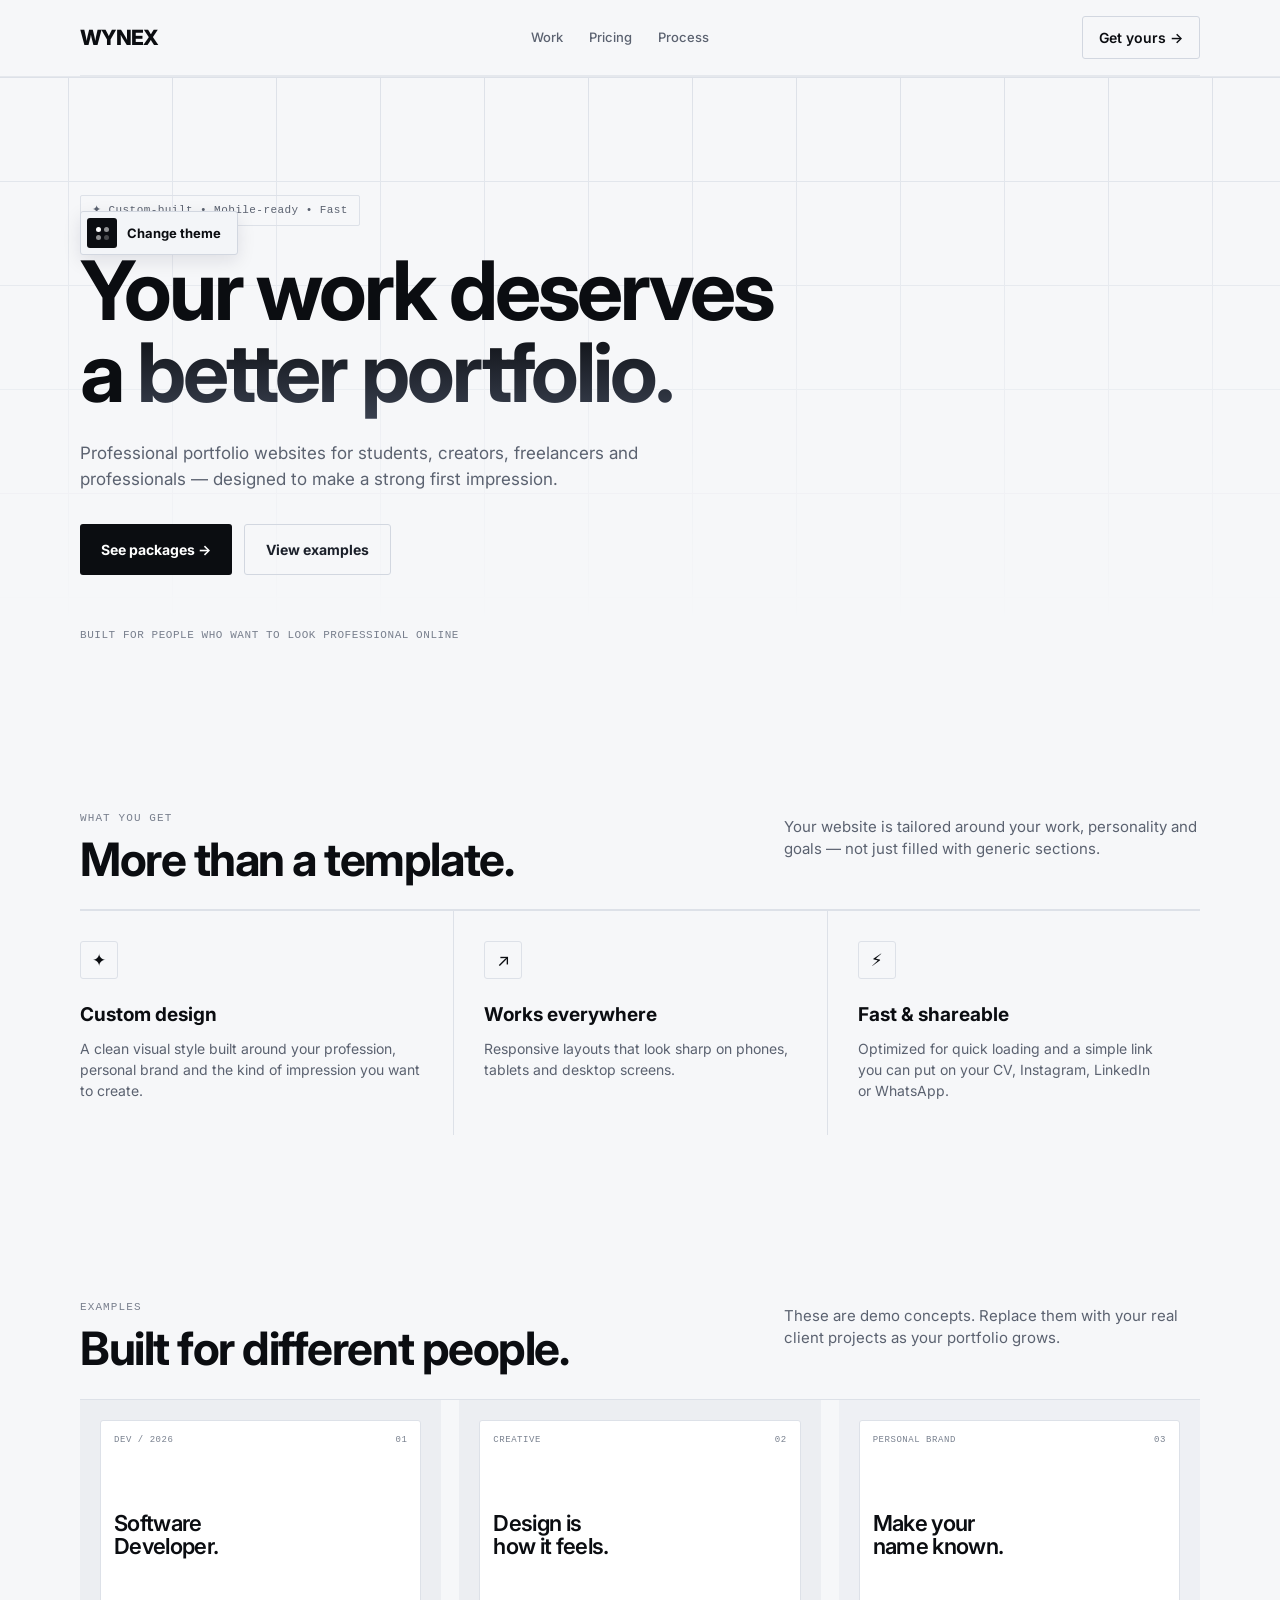
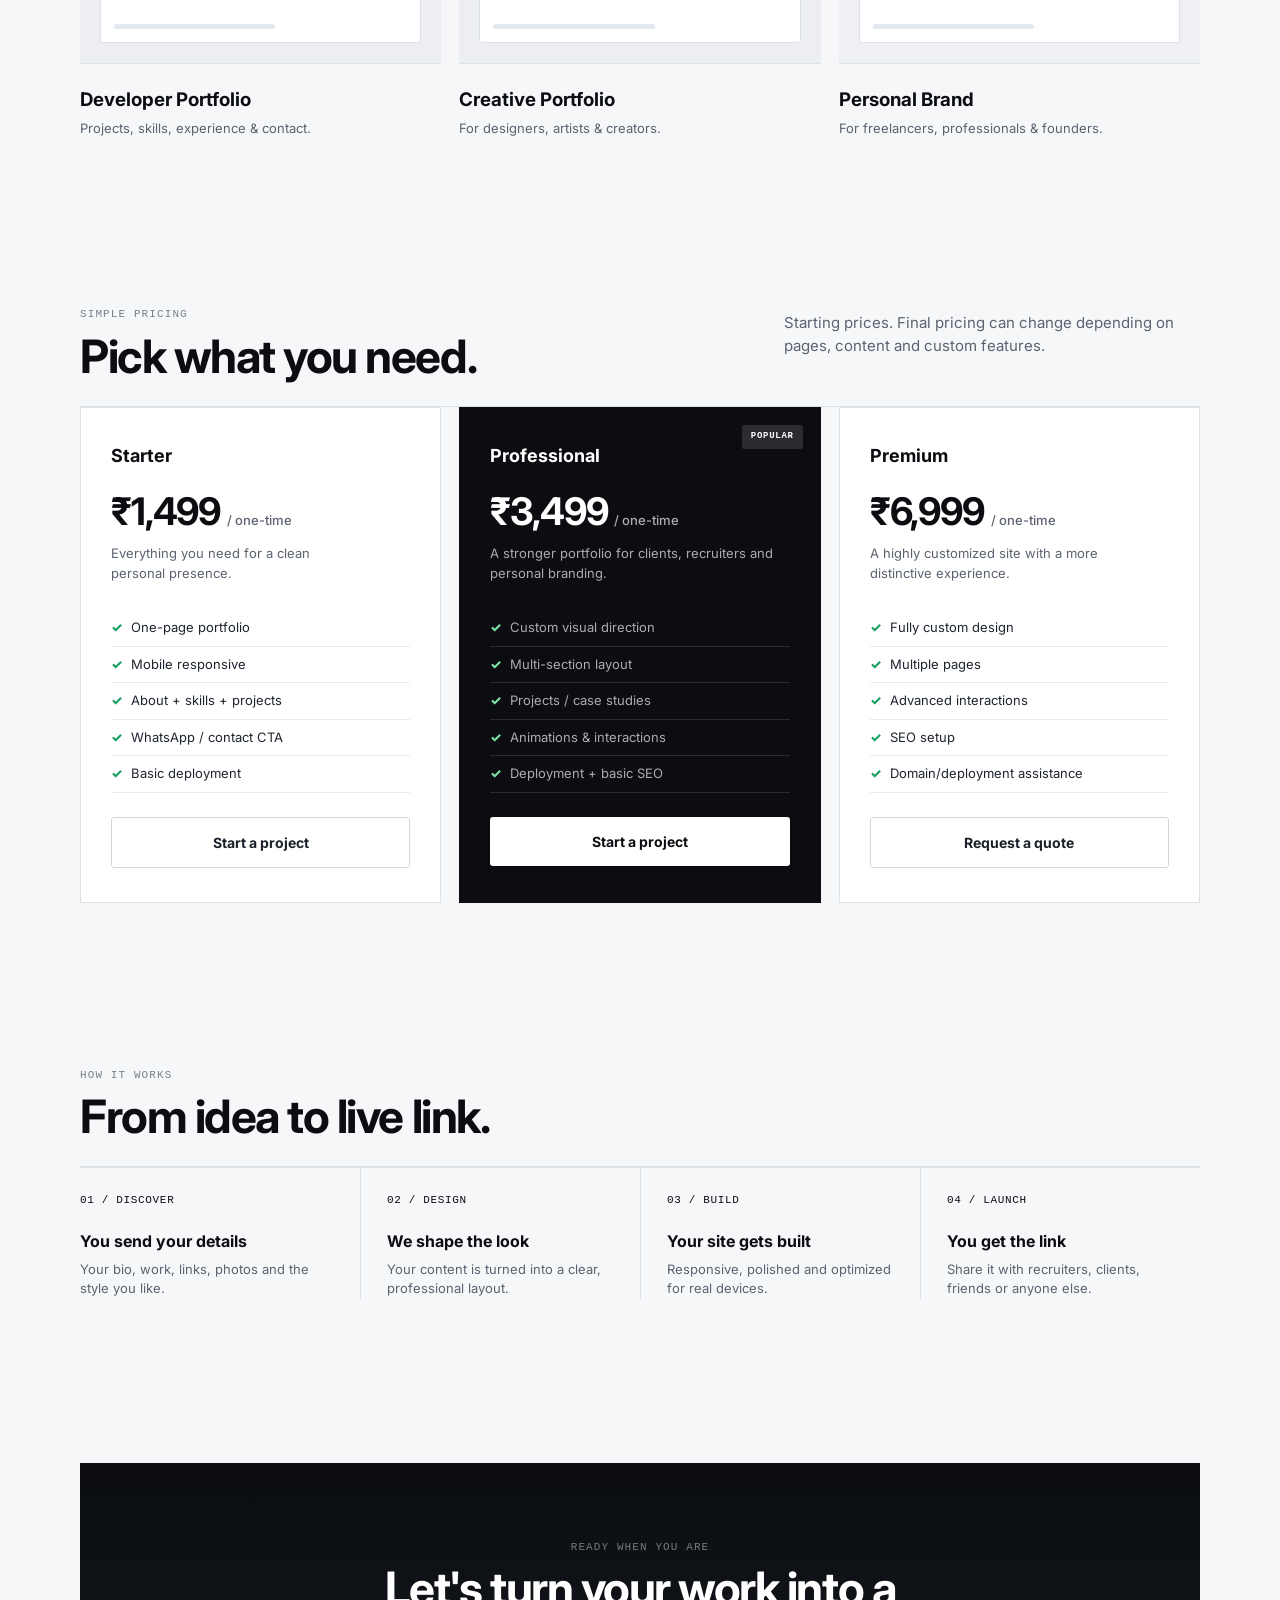
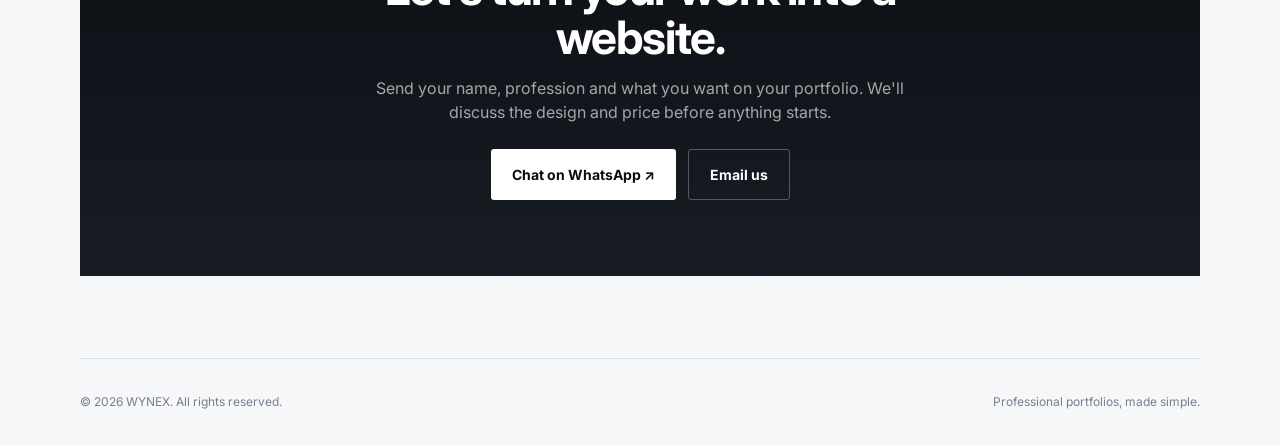
==== index.html @ f65ef9a7 "Initial commit: WYNEX portfolio landing page A single-file static site with ten switchable themes. E" ====
<!DOCTYPE html>
<html lang="en">
<head>
<meta charset="UTF-8">
<meta name="viewport" content="width=device-width, initial-scale=1.0">
<meta name="description" content="Professional portfolio websites for students, creators, freelancers and professionals.">
<title>WYNEX — Portfolio Websites That Get You Noticed</title>
<link rel="preconnect" href="https://fonts.googleapis.com">
<link rel="preconnect" href="https://fonts.gstatic.com" crossorigin>
<link rel="stylesheet" href="https://fonts.googleapis.com/css2?family=Inter:opsz,wght@14..32,300..900&family=Fraunces:opsz,wght@9..144,300..700&family=JetBrains+Mono:wght@400..700&display=swap">
<script>try{var L="minimal-pro,glassmorphism,bento,neo-brutalism,dark-tech,editorial,luxury,creative,immersive,terminal",s=localStorage.getItem("fc-theme");if(!s||L.split(",").indexOf(s)<0)s="minimal-pro";document.documentElement.setAttribute("data-theme",s)}catch(e){document.documentElement.setAttribute("data-theme","minimal-pro")}</script>
<style>
:root{
/* Three families carry every theme's voice: a neo-grotesque sans, a
   high-contrast variable serif, and a technical mono. Each theme
   reassigns --ff / --ffd / --ffm; stacks stay identical so a theme
   swap never causes reflow of the whole page. */
--ff:"Inter",ui-sans-serif,system-ui,-apple-system,BlinkMacSystemFont,"Segoe UI",sans-serif;
--ffd:"Inter",ui-sans-serif,system-ui,-apple-system,BlinkMacSystemFont,"Segoe UI",sans-serif;
--ffm:ui-monospace,SFMono-Regular,Menlo,Consolas,"Liberation Mono",monospace;
--r:18px;--r-sm:12px;--r-lg:24px;--bw:1px;--blur:14px;--tilt:0deg;--sh:none;--bg-img:none;
--bg:#f4f5f9;--text:#0e1116;--muted:#5b6373;--line:#e2e6ee;--stroke:#d3d9e4;--stroke-hi:#bcc4d2;--navline:rgba(0,0,0,.09);--link:#4d5565;--pbtn:#14171d;--pbtn-h:#000;--pbtn-fg:#fff;--sec:#1b202a;--sec-bg:#eaeef5;--badge:#4d5565;--badge-bg:rgba(0,0,0,.025);--card:#fff;--card2:#f1f3f8;--step:#fff;--num:#79818f;--feat:#2b313b;--feat-ln:#eceff4;--dim:#6b7382;--foot:#6b7382;--tt-sh:0 6px 18px rgba(20,24,45,.10);
--accent:#111827;--accent2:#111827;--green:#15a05f;--icon-bg:#f1f3f8;--icon-fg:#111827;--pop:#14171d;--pop-fg:#fff;--h1g:linear-gradient(90deg,#111827,#6b7280);--glow:rgba(107,70,245,.10);--feat-bs:0 0 0 1px rgba(17,24,39,.12);
--proj1:linear-gradient(135deg,#eef0f6,#dbd5f7);--proj2:linear-gradient(135deg,#eaf1f0,#d2e5dd);--proj3:linear-gradient(135deg,#f3eeeb,#e7dbd1);--mock:#fbfcfe;--mock-bd:#dbe0ea;--mock-ln:#e4e8f0;--mock-tx:#79818f;
--cta:linear-gradient(135deg,#f1edff,#eef1f7);--cta-ln:#e0daf7
}
/* ============================================================
   SHARED FOUNDATION — motion and depth vocabulary
   Every theme speaks through these tokens instead of writing
   its own transition values inline. A theme opts in by
   overriding them in its own block; anything it leaves alone
   keeps the calm, physical default below.
   ============================================================ */
html{
--sp:1.6rem;--gap:clamp(1rem,2.2vw,1.5rem);
--ease:cubic-bezier(.22,1,.36,1);--ease-back:cubic-bezier(.34,1.4,.64,1);
--dur:.62s;--dur-s:.3s;--dur-l:1.05s;
--lift:translate3d(0,-4px,0);--lift-y:-4px;
--shadow-1:0 1px 2px rgba(15,20,40,.05),0 8px 22px -12px rgba(15,20,40,.14);
--shadow-2:0 2px 4px rgba(15,20,40,.05),0 18px 40px -16px rgba(15,20,40,.2);
--card-t:background var(--card),border-color var(--dur-s) var(--ease),box-shadow var(--dur-s) var(--ease),translate var(--dur-s) var(--ease);
--card-h:translate var(--lift);--card-bs:var(--shadow-1);
--btn-t:background var(--dur-s) var(--ease),color var(--dur-s) var(--ease),border-color var(--dur-s) var(--ease),translate var(--dur-s) var(--ease)
}
nav,.menu{position:relative;z-index:60;transition:background var(--dur-s) var(--ease),border-color var(--dur-s) var(--ease),translate var(--dur-s) var(--ease),box-shadow var(--dur-s) var(--ease)}
.hero .lead,.hero h1,.section-head h2{text-wrap:balance}
p{text-wrap:pretty}
/* Belt and braces: the runtime already skips the reveal engine under
   reduced motion, and this guarantees visibility even if a theme's
   hidden state were ever applied on a later resize. */
@media(prefers-reduced-motion:reduce){
html.fc-reveal [data-rv]{opacity:1!important;translate:none!important;translate:0 0!important;transform:none!important;transition:none!important;animation:none!important}
*{animation-duration:.001ms!important;animation-iteration-count:1!important;transition-duration:.001ms!important}
}
[data-theme="dark-tech"],[data-theme="immersive"],[data-theme="luxury"],[data-theme="terminal"]{
--text:#f6f7fb;--muted:#9da4b3;--line:#252a35;--stroke:#343a48;--stroke-hi:#3a4050;--navline:rgba(255,255,255,.08);--link:#b8bdc9;--pbtn:#fff;--pbtn-h:#e9e9ed;--pbtn-fg:#080a0f;--sec:#e7e9ef;--sec-bg:#151922;--badge:#c7cbd5;--badge-bg:rgba(255,255,255,.025);--card:#10131a;--card2:#151922;--step:#0d1016;--num:#8f96a4;--feat:#d1d5de;--feat-ln:#20242e;--dim:#686f7e;--foot:#727987;--tt-sh:0 6px 18px rgba(0,0,0,.4)
}

/* ============================================================
   SPLASH - a white curtain on first paint.
   Deliberately pure CSS: the exit animation ends on
   visibility:hidden, so the page becomes interactive on schedule
   even if JavaScript is blocked or fails. The script that follows
   only tidies the node away and adds skip-on-interaction.
   ============================================================ */
.splash{position:fixed;inset:0;z-index:9999;background:#fff;display:grid;place-items:center;animation:splashOut .7s cubic-bezier(.22,1,.36,1) 1.05s forwards}
.splash-in{display:grid;justify-items:center;gap:20px;animation:splashIn .8s cubic-bezier(.22,1,.36,1) both}
.splash-mark{font-family:var(--ffd);font-size:clamp(30px,7vw,58px);font-weight:900;letter-spacing:.28em;text-indent:.28em;line-height:1;color:#0b0d11}
.splash-rule{width:clamp(96px,18vw,190px);height:2px;background:#0b0d11;transform-origin:left center;animation:splashRule 1.05s cubic-bezier(.22,1,.36,1) both}
.splash-tag{margin:0;font-size:10px;font-weight:600;letter-spacing:.24em;text-transform:uppercase;color:#8b93a2}
@keyframes splashIn{from{opacity:0;translate:0 12px}to{opacity:1;translate:0 0}}
@keyframes splashRule{from{scale:0 1}to{scale:1 1}}
@keyframes splashOut{to{opacity:0;visibility:hidden}}
/* The blanket reduced-motion reset above forces animation-duration to ~0
   with !important, so these must carry !important too or the curtain would
   sit blank on screen for the full delay before blinking out. */
@media(prefers-reduced-motion:reduce){
.splash{animation:splashOut .25s linear .1s forwards!important}
.splash-in{animation:none!important;opacity:1}
.splash-rule{animation:splashRule .1s linear both!important}
}

/* ============================================================
   GLASSMORPHISM — design tokens
   The shared tokens are remapped to glass values, so the base
   component rules inherit the material without per-component
   rewrites. The --g* tokens drive the layered surface below.
   ============================================================ */
[data-theme="glassmorphism"]{
/* environment: light sources that sit *behind* the glass.
   One mesh for the entire page, held as bare rgb triplets so each
   stop can fade to its own hue at zero alpha (see the environment
   block below). All five are mid-luminance and close in hue, so any
   two of them blend instead of one banding over another. */
--m1:79 70 229;--m2:124 58 237;--m3:14 165 233;--m4:45 212 191;--m5:168 85 247;--env-a:.6;
/* material: edge highlight, refraction, ambient occlusion.
   Deliberately no blur on the panels themselves - depth comes from
   transparency, a lit top edge and shadow, so the background stays
   readable straight through. Only the nav and hero blur the
   environment behind them, and only via the three tokens below. */
--g-hi:rgba(255,255,255,.26);--g-edge:rgba(255,255,255,.08);--g-ao:rgba(0,0,0,.38);
--g-veil-top:rgba(255,255,255,.075);--g-veil-bot:rgba(255,255,255,.012);
--g-cursor:rgba(255,255,255,.11);
/* blur budget - the only two frosted surfaces in the theme.
   Set any of these to `none` to return that surface to sharp. */
--nav-blur:blur(14px) saturate(1.5);--nav-blur-up:blur(24px) saturate(1.75);--hero-blur:blur(18px) saturate(1.4);
/* transparency levels: low alpha, thin lit edge, deep soft shadow */
--g1-bg:rgba(255,255,255,.04);--g1-bd:rgba(255,255,255,.11);--g1-sh:0 8px 22px -12px rgba(0,0,0,.6);
/* depth level 2 — cards */
--g2-bg:rgba(255,255,255,.055);--g2-bd:rgba(255,255,255,.13);--g2-sh:0 18px 44px -22px rgba(0,0,0,.66);
/* depth level 3 — featured / raised */
--g3-bg:rgba(255,255,255,.08);--g3-bd:rgba(255,255,255,.2);--g3-sh:0 26px 60px -26px rgba(0,0,0,.7);
/* depth level 4 — large surfaces (hero, cta): nearest the viewer */
--g4-bg:rgba(255,255,255,.035);--g4-bd:rgba(255,255,255,.11);--g4-sh:0 34px 80px -34px rgba(0,0,0,.72);
/* remapped shared tokens */
--bg:#070b16;--text:#eef2ff;--muted:#a9b4d2;--link:#c3cdea;
--line:rgba(255,255,255,.11);--stroke:rgba(255,255,255,.15);--stroke-hi:rgba(255,255,255,.32);--navline:rgba(255,255,255,.13);
--card:var(--g2-bg);--card2:rgba(255,255,255,.07);--step:var(--g1-bg);--num:#b3bdd8;--feat:#dae1f6;--feat-ln:rgba(255,255,255,.09);--dim:#b3bdd8;--foot:#b3bdd8;
--pbtn:rgba(255,255,255,.13);--pbtn-h:rgba(255,255,255,.2);--pbtn-fg:#eef2ff;--sec:#dae1f6;--sec-bg:rgba(255,255,255,.08);--badge:#c3cdea;--badge-bg:rgba(255,255,255,.06);
--accent:#8fa8ff;--accent2:#5eead4;--green:#34d399;--icon-bg:rgba(255,255,255,.07);--icon-fg:#a8bcff;--pop:#3f5fd6;--pop-fg:#fff;
--h1g:linear-gradient(100deg,#ffffff,#a8bcff 55%,#5eead4);--glow:rgba(63,95,214,.2);
--proj1:linear-gradient(135deg,rgba(59,91,219,.4),rgba(109,40,217,.34));--proj2:linear-gradient(135deg,rgba(14,116,144,.4),rgba(4,120,87,.34));--proj3:linear-gradient(135deg,rgba(157,23,77,.4),rgba(180,83,9,.32));
--mock:rgba(255,255,255,.055);--mock-bd:rgba(255,255,255,.15);--mock-ln:rgba(255,255,255,.28);--mock-tx:#a8bcff;
--cta:var(--g4-bg);--cta-ln:rgba(255,255,255,.11);
--feat-bs:0 0 0 1px rgba(255,255,255,.16),0 30px 70px -30px rgba(0,0,0,.7);--tt-sh:0 10px 30px -10px rgba(0,0,0,.6);
--r:22px;--r-sm:14px;--r-lg:32px;--sh:var(--g2-sh);--bw:1px;--blur:0px;--tilt:0deg
}

[data-theme="bento"]{--accent:#2563eb;--accent2:#0ea5e9;--icon-bg:#e8f0fe;--icon-fg:#2563eb;--pop:#2563eb;--h1g:linear-gradient(100deg,#0f172a,#2563eb 52%,#0ea5e9);--glow:rgba(37,99,235,.14);--r:26px;--r-sm:16px;--r-lg:34px;--sh:0 2px 4px rgba(15,23,42,.03),0 18px 40px -22px rgba(15,23,42,.22);--tt-sh:0 8px 22px rgba(16,24,40,.1);--feat-bs:0 0 0 1px rgba(37,99,235,.2);--bg-img:radial-gradient(circle at 1px 1px,rgba(16,24,40,.07) 1px,transparent 0);--dur:.72s;--dur-s:.38s;--ease:cubic-bezier(.34,1.18,.64,1);--lift-y:-6px;--lift:translate3d(0,-6px,0)}
[data-theme="bento"] body{background-size:26px 26px}

/* --- the grid itself is the layout, not a container for a layout --- */
/* One anchor cell spanning two rows, two satellites beside it. Each
   cell is its own coloured surface, so the section reads as a set of
   objects rather than a row of equal boxes. */
[data-theme="bento"] .grid{grid-template-columns:repeat(4,1fr);grid-auto-rows:1fr;gap:18px}
[data-theme="bento"] .card{min-height:0;padding:26px;border-radius:var(--r);display:flex;flex-direction:column;border-color:transparent}
[data-theme="bento"] .card:first-child{grid-column:span 2;grid-row:span 2;justify-content:flex-end;padding:36px;background:linear-gradient(145deg,#1d4ed8,#0ea5e9);color:#fff;box-shadow:0 18px 44px -18px rgba(29,78,216,.55);border-radius:var(--r-lg)}
[data-theme="bento"] .card:first-child h3{font-size:clamp(24px,2.6vw,32px);letter-spacing:-.032em;margin-bottom:10px}
[data-theme="bento"] .card:first-child p{font-size:15px;color:rgba(255,255,255,.88);max-width:36ch}
[data-theme="bento"] .card:first-child .icon{width:62px;height:62px;border-radius:20px;font-size:27px;margin-bottom:26px;background:rgba(255,255,255,.2);color:#fff}
[data-theme="bento"] .card:nth-child(2){grid-column:3;grid-row:1;background:linear-gradient(150deg,#f2f7ff,#e3edff)}
[data-theme="bento"] .card:nth-child(3){grid-column:3;grid-row:2;background:linear-gradient(150deg,#eefbf6,#dff5ee)}
/* Without explicit placement auto-flow puts both satellites in row 1
   and leaves a two-cell hole under them, which reads as a bug. */
[data-theme="bento"] .card:hover{transform:translate3d(0,-6px,0);border-color:transparent}
[data-theme="bento"] .card:nth-child(2) .icon{background:#dbe9ff;color:#2563eb}
[data-theme="bento"] .card:nth-child(3) .icon{background:#d3f2e6;color:#0f8a63}
/* Hero sits in a rounded container of its own, centred like an object. */
[data-theme="bento"] .hero-panel{max-width:940px;margin:0 auto;padding:clamp(34px,5.4vw,64px) clamp(24px,4vw,56px);background:#fff;border:1px solid rgba(15,23,42,.06);border-radius:var(--r-lg);box-shadow:var(--sh)}
[data-theme="bento"] .icon{border-radius:var(--r-sm);transition:background .4s var(--ease),color .4s var(--ease),transform .5s var(--ease)}
[data-theme="bento"] .card:hover .icon{transform:scale(1.08) rotate(-4deg)}
/* Portfolio: one wide lead project, two supporting. */
[data-theme="bento"] .portfolio{grid-template-columns:repeat(2,1fr);gap:18px}
[data-theme="bento"] .project{overflow:hidden;border-color:transparent}
[data-theme="bento"] .project:first-child{grid-column:span 2}
[data-theme="bento"] .project:first-child .project-img{height:330px}
[data-theme="bento"] .project:hover .mock{transform:scale(1.04)}
/* Pricing: the popular plan is a wide banner with a two-column list. */
[data-theme="bento"] .pricing{grid-template-columns:repeat(2,1fr);gap:18px}
[data-theme="bento"] .price.featured{grid-column:span 2;background:linear-gradient(150deg,#1d4ed8,#0ea5e9);color:#fff;border-color:transparent;box-shadow:0 20px 48px -20px rgba(29,78,216,.5)}
[data-theme="bento"] .price.featured>p,[data-theme="bento"] .price.featured .amount small{color:rgba(255,255,255,.78)}
[data-theme="bento"] .price.featured .amount{font-size:46px}
[data-theme="bento"] .price.featured .features{display:grid;grid-template-columns:1fr 1fr;gap:0 26px;margin:20px 0 26px}
[data-theme="bento"] .price.featured .features li{border-bottom-color:rgba(255,255,255,.16);color:rgba(255,255,255,.92)}
[data-theme="bento"] .price.featured .features li::before{color:#c9f7dd}
[data-theme="bento"] .price.featured .btn.primary{background:#fff;color:#1d4ed8}
[data-theme="bento"] .pop{background:rgba(255,255,255,.2);color:#fff}
/* Process folds into a 2x2 block so it never mirrors the base row. */
[data-theme="bento"] .steps{grid-template-columns:repeat(2,1fr);gap:18px}
[data-theme="bento"] .step{border-color:transparent;background:linear-gradient(150deg,#fbfdff,#f1f5fb)}
[data-theme="bento"] .step:hover{border-color:transparent;transform:translate3d(0,-6px,0)}
[data-theme="bento"] .cta{border-radius:var(--r-lg);background:linear-gradient(150deg,#eef4ff,#f6f0ff);border-color:transparent}
[data-theme="bento"] .btn{border-radius:999px;padding:15px 26px}
[data-theme="bento"] .btn:hover{transform:translate3d(0,-3px,0)}
[data-theme="bento"] .navcta{border-radius:999px}
/* Motion: a soft, slightly springy pop. Cells scale rather than slide. */
html.fc-reveal[data-theme="bento"] [data-rv]{opacity:0;scale:.965;transition:opacity .6s var(--ease),scale .6s var(--ease);transition-delay:var(--rd,0s)}
html.fc-reveal[data-theme="bento"] [data-rv].is-in{opacity:1;scale:1}
[data-theme="bento"] .grid .card:nth-child(2),[data-theme="bento"] .portfolio .project:nth-child(2),[data-theme="bento"] .pricing .price:nth-child(2){--rd:.08s}
[data-theme="bento"] .grid .card:nth-child(3),[data-theme="bento"] .portfolio .project:nth-child(3),[data-theme="bento"] .pricing .price:nth-child(3){--rd:.16s}
@keyframes bentoIn{from{opacity:0;scale:.94}to{opacity:1;scale:1}}
html.fc-swap[data-theme="bento"] .hero-panel{animation:bentoIn .66s var(--ease) both}
@media(max-width:900px){
[data-theme="bento"] .grid{grid-template-columns:repeat(2,1fr)}
[data-theme="bento"] .card:first-child{grid-column:span 2;grid-row:span 1}
[data-theme="bento"] .card:nth-child(2),[data-theme="bento"] .card:nth-child(3){grid-column:auto;grid-row:auto}
[data-theme="bento"] .project:first-child .project-img{height:250px}
[data-theme="bento"] .price.featured .features{grid-template-columns:1fr}
}
@media(max-width:620px){
[data-theme="bento"] .grid,[data-theme="bento"] .portfolio,[data-theme="bento"] .pricing,[data-theme="bento"] .steps{grid-template-columns:1fr}
[data-theme="bento"] .card:first-child,[data-theme="bento"] .project:first-child,[data-theme="bento"] .price.featured{grid-column:auto}
[data-theme="bento"] .hero-panel{border-radius:26px}
}

[data-theme="neo-brutalism"]{--bg:#fffdf5;--text:#111;--muted:#3a3a3a;--line:#111;--stroke:#111;--stroke-hi:#000;--navline:#111;--link:#111;--pbtn:#111;--pbtn-h:#000;--pbtn-fg:#fff;--sec:#111;--sec-bg:#ffd400;--badge:#111;--badge-bg:#ffd400;--card:#fff;--card2:#fff;--step:#fff;--num:#111;--feat:#111;--feat-ln:#111;--dim:#111;--foot:#111;--accent:#ff5c00;--accent2:#111;--green:#00a63e;--icon-bg:#ffd400;--icon-fg:#111;--pop:#ff5c00;--h1g:linear-gradient(90deg,#111,#ff5c00);--glow:rgba(255,92,0,.16);--r:4px;--r-sm:4px;--r-lg:6px;--bw:3px;--sh:6px 6px 0 #111;--tt-sh:6px 6px 0 #111;--feat-bs:none;--proj1:linear-gradient(135deg,#fff,#ffd400);--proj2:linear-gradient(135deg,#fff,#00e0a4);--proj3:linear-gradient(135deg,#fff,#ff8a3d);--mock:#fff;--mock-bd:#111;--mock-ln:#111;--mock-tx:#111;--cta:linear-gradient(135deg,#fff,#ffd400);--cta-ln:#111}
[data-theme="neo-brutalism"] .card,[data-theme="neo-brutalism"] .project,[data-theme="neo-brutalism"] .price,[data-theme="neo-brutalism"] .step,[data-theme="neo-brutalism"] .cta{box-shadow:var(--sh);transition:transform .15s,box-shadow .15s}
[data-theme="neo-brutalism"] .card:hover,[data-theme="neo-brutalism"] .project:hover,[data-theme="neo-brutalism"] .price:hover,[data-theme="neo-brutalism"] .step:hover{transform:translate(-3px,-3px);box-shadow:9px 9px 0 #111}
[data-theme="neo-brutalism"] .price.featured{border-color:#111;box-shadow:9px 9px 0 var(--accent)}
[data-theme="neo-brutalism"] .btn,[data-theme="neo-brutalism"] .navcta{box-shadow:4px 4px 0 #111;border-width:3px}
[data-theme="neo-brutalism"] .btn:hover{transform:translate(-2px,-2px);box-shadow:6px 6px 0 #111}
[data-theme="neo-brutalism"] .theme-toggle{box-shadow:var(--tt-sh)}
[data-theme="neo-brutalism"] h1{font-weight:900;letter-spacing:-5px}

/* --- THEME 04: neo-brutalism, developed ------------------------
   Loud but composed. The rules that make it read as *designed*
   rather than as a broken page:

     - Every raised surface is a physical object: a 3px black
       border plus a hard, un-blurred offset shadow. The shadow
       is the depth cue; nothing here is soft.
     - Surfaces move the way objects move. Hover pushes an item
       up-left and deepens its shadow by exactly the same
       amount, so the offset and the object stay locked together.
       Active presses it back down into the page.
     - Nothing is centred by default. The hero is a left-aligned
       slab with a rotated badge, and sections alternate between
       a 2-up and an offset 3-up so the page keeps a pulse.
     - Colour is used as flat, opaque poster ink - yellow, orange
       and mint blocks on cream - never as gradients or glows.
   ---------------------------------------------------------- */
[data-theme="neo-brutalism"]{
--bw:3px;--r:6px;--r-sm:6px;--r-lg:8px;
--sh:6px 6px 0 #111;--tt-sh:5px 5px 0 #111;--feat-bs:none;
--dur:.18s;--dur-s:.14s;--ease:cubic-bezier(.2,.9,.3,1.1);
--shadow-1:6px 6px 0 #111;--shadow-2:10px 10px 0 #111
}
[data-theme="neo-brutalism"] h1{font-weight:900;letter-spacing:-.045em;line-height:.92;text-transform:uppercase}
[data-theme="neo-brutalism"] h2{font-weight:900;letter-spacing:-.035em;text-transform:uppercase}
/* The hero is a slab that leans into the page, not a centred column. */
[data-theme="neo-brutalism"] .hero{padding:96px 0 64px;text-align:left}
[data-theme="neo-brutalism"] .hero-panel{max-width:none;margin:0;padding:clamp(28px,4vw,48px);background:#fff;border:3px solid #111;box-shadow:12px 12px 0 #111}
[data-theme="neo-brutalism"] .hero-panel p{margin:22px 0 28px;max-width:56ch;color:#2a2a2a;font-weight:500}
[data-theme="neo-brutalism"] .hero .buttons{justify-content:flex-start}
[data-theme="neo-brutalism"] .badge{background:#ffd400;border:3px solid #111;box-shadow:4px 4px 0 #111;border-radius:999px;font-weight:800;transform:rotate(-1.6deg)}
[data-theme="neo-brutalism"] .trust{margin-top:40px;font-weight:700;color:#111}
/* Every card is its own flat colour block - no gradient anywhere. */
[data-theme="neo-brutalism"] .card,[data-theme="neo-brutalism"] .project,[data-theme="neo-brutalism"] .price,[data-theme="neo-brutalism"] .step,[data-theme="neo-brutalism"] .cta{box-shadow:var(--sh);transition:transform var(--dur) var(--ease),box-shadow var(--dur) var(--ease),background-color var(--dur) var(--ease)}
[data-theme="neo-brutalism"] .card:nth-child(1){background:#ffd400}
[data-theme="neo-brutalism"] .card:nth-child(2){background:#00e0a4}
[data-theme="neo-brutalism"] .card:nth-child(3){background:#ff8a3d}
[data-theme="neo-brutalism"] .card h3,[data-theme="neo-brutalism"] .step h3{font-weight:900;letter-spacing:-.02em}
[data-theme="neo-brutalism"] .card p,[data-theme="neo-brutalism"] .step p{color:#2f2a1c}
[data-theme="neo-brutalism"] .card:nth-child(2) p{color:#123528}
/* Hover and press are one continuous physical idea. */
[data-theme="neo-brutalism"] .card:hover,[data-theme="neo-brutalism"] .project:hover,[data-theme="neo-brutalism"] .price:hover,[data-theme="neo-brutalism"] .step:hover{transform:translate(-4px,-4px);box-shadow:10px 10px 0 #111}
[data-theme="neo-brutalism"] .card:active,[data-theme="neo-brutalism"] .project:active,[data-theme="neo-brutalism"] .price:active,[data-theme="neo-brutalism"] .step:active{transform:translate(2px,2px);box-shadow:2px 2px 0 #111}
[data-theme="neo-brutalism"] .icon{background:#fff;border:3px solid #111;box-shadow:3px 3px 0 #111;border-radius:50%;font-weight:900}
[data-theme="neo-brutalism"] .card:nth-child(1) .icon{background:#ff5c00;color:#fff}
[data-theme="neo-brutalism"] .card:nth-child(2) .icon{background:#111;color:#00e0a4}
[data-theme="neo-brutalism"] .card:nth-child(3) .icon{background:#fff;color:#111}
/* Portfolio mockups become poster frames. */
[data-theme="neo-brutalism"] .project-img{border-bottom:3px solid #111;background:#fff}
[data-theme="neo-brutalism"] .mock{border:3px solid #111;box-shadow:none;background:#fff;border-radius:0}
[data-theme="neo-brutalism"] .mock-title{font-weight:900;text-transform:uppercase;letter-spacing:-.03em}
[data-theme="neo-brutalism"] .project:nth-child(1) .project-img{background:#ffd400}
[data-theme="neo-brutalism"] .project:nth-child(2) .project-img{background:#00e0a4}
[data-theme="neo-brutalism"] .project:nth-child(3) .project-img{background:#ff8a3d}
/* Pricing: the popular plan is the one that shouts. */
[data-theme="neo-brutalism"] .price.featured{border-color:#111;background:#111;color:#fff;box-shadow:10px 10px 0 var(--accent);transform:scale(1.02);z-index:1}
[data-theme="neo-brutalism"] .price.featured:hover{transform:scale(1.02) translate(-4px,-4px);box-shadow:14px 14px 0 var(--accent)}
[data-theme="neo-brutalism"] .price.featured p,[data-theme="neo-brutalism"] .price.featured .amount small,[data-theme="neo-brutalism"] .price.featured .features li{color:#e8e8e8}
[data-theme="neo-brutalism"] .price.featured .features li{border-bottom:2px solid #3d3d3d}
[data-theme="neo-brutalism"] .price.featured .features li::before{color:#00ffa3}
[data-theme="neo-brutalism"] .price.featured .btn.primary{background:#ffd400;color:#111;border-color:#fff}
[data-theme="neo-brutalism"] .amount{font-weight:900}
[data-theme="neo-brutalism"] .pop{background:#ff5c00;color:#fff;border:3px solid #111;border-radius:0;font-weight:900;transform:rotate(3deg)}
[data-theme="neo-brutalism"] .btn,[data-theme="neo-brutalism"] .navcta{box-shadow:4px 4px 0 #111;border-width:3px;font-weight:800;transition:transform var(--dur) var(--ease),box-shadow var(--dur) var(--ease),background-color var(--dur) var(--ease)}
[data-theme="neo-brutalism"] .btn:hover,[data-theme="neo-brutalism"] .navcta:hover{transform:translate(-3px,-3px);box-shadow:7px 7px 0 #111}
[data-theme="neo-brutalism"] .btn:active{transform:translate(2px,2px);box-shadow:1px 1px 0 #111}
/* Process steps alternate height so the row reads as a rhythm. */
[data-theme="neo-brutalism"] .steps{gap:20px;align-items:start}
[data-theme="neo-brutalism"] .step:nth-child(1){background:#fff}
[data-theme="neo-brutalism"] .step:nth-child(2){background:#ffd400;transform:translateY(18px)}
[data-theme="neo-brutalism"] .step:nth-child(3){background:#fff}
[data-theme="neo-brutalism"] .step:nth-child(4){background:#00e0a4;transform:translateY(18px)}
[data-theme="neo-brutalism"] .step:nth-child(2):hover,[data-theme="neo-brutalism"] .step:nth-child(4):hover{transform:translateY(18px) translate(-4px,-4px);box-shadow:10px 10px 0 #111}
[data-theme="neo-brutalism"] .step:nth-child(2):active,[data-theme="neo-brutalism"] .step:nth-child(4):active{transform:translateY(20px);box-shadow:2px 2px 0 #111}
[data-theme="neo-brutalism"] .num{font-weight:900;color:#111}
[data-theme="neo-brutalism"] .cta{border:3px solid #111;box-shadow:12px 12px 0 #111;background:#fff}
[data-theme="neo-brutalism"] .kicker{background:#ffd400;border:2px solid #111;padding:4px 10px;display:inline-block;font-weight:900}
[data-theme="neo-brutalism"] .theme-toggle{box-shadow:var(--tt-sh);border-radius:6px;font-weight:800;animation:none}
[data-theme="neo-brutalism"] .tt-disc{border-radius:50%;border:2px solid #111}
[data-theme="neo-brutalism"] .theme-menu{border:3px solid #111;box-shadow:8px 8px 0 #111;border-radius:6px}
/* Motion is a fast mechanical snap, never a fade-and-drift.
   This block uses `translate`, not `transform`, because every
   neo surface already owns `transform` for its physical offset and
   press states - sharing one property would make the two systems
   overwrite each other the moment an element finished revealing. */
html.fc-reveal[data-theme="neo-brutalism"] [data-rv]{opacity:0;translate:-22px 0;transition:opacity var(--dur) var(--ease),translate var(--dur) var(--ease);transition-delay:var(--rd,0s)}
html.fc-reveal[data-theme="neo-brutalism"] [data-rv].is-in{opacity:1;translate:0 0}
[data-theme="neo-brutalism"] .grid .card:nth-child(2),[data-theme="neo-brutalism"] .portfolio .project:nth-child(2),[data-theme="neo-brutalism"] .pricing .price:nth-child(2){--rd:.06s}
[data-theme="neo-brutalism"] .grid .card:nth-child(3),[data-theme="neo-brutalism"] .portfolio .project:nth-child(3),[data-theme="neo-brutalism"] .pricing .price:nth-child(3){--rd:.12s}
[data-theme="neo-brutalism"] .steps .step:nth-child(2){--rd:.06s}
[data-theme="neo-brutalism"] .steps .step:nth-child(3){--rd:.12s}
[data-theme="neo-brutalism"] .steps .step:nth-child(4){--rd:.18s}
@keyframes neoIn{from{opacity:0;transform:translateX(-30px)}to{opacity:1;transform:translateX(0)}}
html.fc-swap[data-theme="neo-brutalism"] .hero-panel{animation:neoIn .3s var(--ease) both}
@media(max-width:800px){
[data-theme="neo-brutalism"] .step:nth-child(2),[data-theme="neo-brutalism"] .step:nth-child(4){transform:none}
[data-theme="neo-brutalism"] .step:nth-child(2):hover,[data-theme="neo-brutalism"] .step:nth-child(4):hover{transform:translate(-4px,-4px)}
[data-theme="neo-brutalism"] .hero-panel{box-shadow:7px 7px 0 #111}
[data-theme="neo-brutalism"] .price.featured{transform:none}
[data-theme="neo-brutalism"] .price.featured:hover{transform:translate(-4px,-4px)}
}

[data-theme="dark-tech"]{--bg:#05070d;--card:#0a0f18;--card2:#0e1521;--step:#0a0f18;--line:#1b2634;--stroke:#243244;--stroke-hi:#31465e;--link:#9fb4cc;--accent:#00e5ff;--accent2:#7c4dff;--green:#00ffa3;--icon-bg:rgba(0,229,255,.12);--icon-fg:#00e5ff;--pop:#00e5ff;--pop-fg:#04121a;--pbtn:linear-gradient(135deg,#00e5ff,#7c4dff);--pbtn-fg:#04121a;--pbtn-h:linear-gradient(135deg,#5cf0ff,#9d80ff);--h1g:linear-gradient(90deg,#eaf6ff,#00e5ff);--glow:rgba(0,229,255,.18);--feat-bs:0 0 0 1px rgba(0,229,255,.3);--r:12px;--r-sm:8px;--r-lg:16px;--sh:0 0 0 1px rgba(0,229,255,.08),0 14px 40px rgba(0,0,0,.6);--tt-sh:0 0 22px rgba(0,229,255,.28);--proj1:linear-gradient(135deg,#0b1220,#1b2a5c);--proj2:linear-gradient(135deg,#0b1220,#0d3b4a);--proj3:linear-gradient(135deg,#0b1220,#2a1a4a);--mock:#070b12;--mock-bd:#1b2634;--mock-ln:#1f2b3a;--mock-tx:#5f7a94;--cta:linear-gradient(135deg,#0a0f18,#111a3a);--cta-ln:#243244;--bg-img:linear-gradient(rgba(0,229,255,.05) 1px,transparent 1px),linear-gradient(90deg,rgba(0,229,255,.05) 1px,transparent 1px)}
[data-theme="dark-tech"] body{background-size:46px 46px}
[data-theme="dark-tech"] .card:hover{border-color:#00e5ff;box-shadow:0 0 0 1px rgba(0,229,255,.4),0 0 26px rgba(0,229,255,.18)}
[data-theme="dark-tech"] .glow{filter:blur(110px);background:radial-gradient(circle,rgba(0,229,255,.3),transparent 62%)}
[data-theme="dark-tech"] .kicker{color:#00e5ff}
[data-theme="dark-tech"] .mock-top{color:#00e5ff;opacity:.75}

[data-theme="editorial"]{--bg:#f8f5ef;--text:#14110d;--muted:#6b6459;--line:#d8d1c4;--stroke:#c4bba9;--stroke-hi:#14110d;--navline:#14110d;--link:#4a443b;--pbtn:#14110d;--pbtn-h:#000;--pbtn-fg:#f8f5ef;--sec:#14110d;--sec-bg:#efe9dd;--badge:#6b6459;--badge-bg:transparent;--card:transparent;--card2:#efe9dd;--step:transparent;--num:#8a8274;--feat:#2b2620;--feat-ln:#ded7c9;--dim:#8a8274;--foot:#8a8274;--tt-sh:0 6px 18px rgba(60,50,35,.1);--accent:#8c2f1c;--accent2:#8c2f1c;--green:#2f6b3a;--icon-bg:transparent;--icon-fg:#8c2f1c;--pop:#8c2f1c;--h1g:linear-gradient(90deg,#14110d,#8c2f1c);--glow:rgba(140,47,28,.1);--feat-bs:none;--ffd:"Fraunces",Georgia,"Times New Roman","Iowan Old Style",serif;--r:0;--r-sm:0;--r-lg:0;--sh:none;--proj1:linear-gradient(135deg,#efe9dd,#e2d9c9);--proj2:linear-gradient(135deg,#eee9dd,#dfe4d8);--proj3:linear-gradient(135deg,#f0e8dc,#e6dcd0);--mock:#fdfbf7;--mock-bd:#d8d1c4;--mock-ln:#ddd6c8;--mock-tx:#8a8274;--cta:transparent;--cta-ln:#14110d}
[data-theme="editorial"] .card{background:transparent;border:0;border-top:2px solid var(--text);border-radius:0;padding-top:18px}
[data-theme="editorial"] .project{background:transparent;border:0;border-top:1px solid var(--text);border-radius:0}
[data-theme="editorial"] .price{background:transparent;border:0;border-top:1px solid var(--text);border-radius:0}
[data-theme="editorial"] .step{background:transparent;border:0;border-top:1px solid var(--line);border-radius:0}
[data-theme="editorial"] .cta{background:transparent;border:0;border-top:4px double var(--text);border-radius:0}
[data-theme="editorial"] h1{font-family:var(--ffd);font-weight:400;font-style:italic;letter-spacing:-3px}
[data-theme="editorial"] h2{font-family:var(--ffd);font-weight:400;font-style:italic}
[data-theme="editorial"] .card:hover{border-color:#8c2f1c}
[data-theme="editorial"] .kicker{font-family:var(--ff)}

[data-theme="luxury"]{--bg:#0b0a09;--text:#f4ece0;--muted:#9a9086;--line:#262220;--stroke:#332d28;--stroke-hi:#5a5044;--navline:rgba(201,162,39,.18);--link:#b8ada0;--pbtn:linear-gradient(135deg,#e6c76a,#c9a227);--pbtn-h:linear-gradient(135deg,#f2da92,#d9b43c);--pbtn-fg:#0b0a09;--sec:#e8dcc4;--sec-bg:#1a1815;--badge:#b8ada0;--badge-bg:rgba(201,162,39,.06);--card:#121110;--card2:#181614;--step:#121110;--num:#8d8377;--feat:#ddd3c3;--feat-ln:#252220;--dim:#7d7469;--foot:#6f675d;--accent:#c9a227;--accent2:#e6c76a;--green:#c9a227;--icon-bg:rgba(201,162,39,.12);--icon-fg:#e6c76a;--pop:#c9a227;--pop-fg:#0b0a09;--h1g:linear-gradient(90deg,#f8f2e6,#c9a227);--glow:rgba(201,162,39,.14);--feat-bs:0 0 0 1px rgba(201,162,39,.22);--ffd:"Fraunces",Georgia,"Times New Roman",serif;--r:2px;--r-sm:2px;--r-lg:2px;--sh:0 12px 44px rgba(0,0,0,.55);--tt-sh:0 10px 34px rgba(0,0,0,.6);--proj1:linear-gradient(135deg,#141210,#2e2820);--proj2:linear-gradient(135deg,#141210,#222a22);--proj3:linear-gradient(135deg,#141210,#2a2018);--mock:#0f0e0c;--mock-bd:#332d28;--mock-ln:#2a2522;--mock-tx:#8d8377;--cta:linear-gradient(135deg,#131110,#1d1a16);--cta-ln:#3a332a}
[data-theme="luxury"] .kicker{color:var(--accent2);letter-spacing:.36em}
[data-theme="luxury"] h1{font-family:var(--ffd);font-weight:400;letter-spacing:-1.5px}
[data-theme="luxury"] h2{font-family:var(--ffd);font-weight:400}
[data-theme="luxury"] .logo{letter-spacing:4px;text-transform:uppercase;font-size:18px}
[data-theme="luxury"] .trust{letter-spacing:.3em}
[data-theme="luxury"] .card:hover{border-color:var(--accent)}
[data-theme="luxury"] .amount{font-weight:400}

[data-theme="creative"]{--bg:#fff7fd;--text:#2b1f2b;--muted:#6b5a6b;--line:#f4dcec;--stroke:#ecc0e0;--stroke-hi:#ff2e88;--navline:rgba(255,46,136,.16);--link:#6b5a6b;--pbtn:linear-gradient(135deg,#ff2e88,#ff8a3d);--pbtn-h:linear-gradient(135deg,#ff5ba3,#ffa76a);--pbtn-fg:#fff;--sec:#3a2b3a;--sec-bg:#ffeef8;--badge:#6b5a6b;--badge-bg:rgba(255,46,136,.07);--card:#fff;--card2:#ffeef8;--step:#fff7fd;--num:#9a86a0;--feat:#3a2b3a;--feat-ln:#f6e2f1;--dim:#9a86a0;--foot:#9a86a0;--tt-sh:0 8px 22px rgba(255,46,136,.16);--accent:#ff2e88;--accent2:#ff8a3d;--green:#00c48c;--icon-bg:#ffe3f1;--icon-fg:#ff2e88;--pop:#ff2e88;--h1g:linear-gradient(90deg,#ff2e88,#ff8a3d 45%,#7c4dff);--glow:rgba(255,46,136,.14);--feat-bs:0 0 0 1px rgba(255,46,136,.2);--r:20px;--r-sm:14px;--r-lg:26px;--sh:0 12px 30px rgba(255,46,136,.12);--proj1:linear-gradient(135deg,#ffe3f1,#ffd9c2);--proj2:linear-gradient(135deg,#dff7ef,#c9ecff);--proj3:linear-gradient(135deg,#ece2ff,#ffd9f1);--mock:#fff;--mock-bd:#f0d5e8;--mock-ln:#f0dbe9;--mock-tx:#9a86a0;--cta:linear-gradient(135deg,#fff0f8,#f4e9ff);--cta-ln:#f2cfe4}
[data-theme="creative"] body{background-image:radial-gradient(circle at 8% 12%,rgba(255,46,136,.1),transparent 40%),radial-gradient(circle at 92% 18%,rgba(255,138,61,.12),transparent 42%),radial-gradient(circle at 45% 92%,rgba(124,77,255,.1),transparent 45%)}
[data-theme="creative"] .card{transform:rotate(var(--tilt));transition:transform .25s,box-shadow .25s,border-color .2s}
[data-theme="creative"] .card{--tilt:-1.5deg}
[data-theme="creative"] .card:nth-child(2n){--tilt:1.5deg}
[data-theme="creative"] .card:hover{transform:rotate(0deg) translateY(-6px);box-shadow:0 18px 40px rgba(255,46,136,.2)}
[data-theme="creative"] .badge{border-radius:99px;font-weight:700}
[data-theme="creative"] h1{font-weight:800}

[data-theme="immersive"]{--bg:#0a0714;--text:#f5f0ff;--muted:#b3a5d6;--line:rgba(167,139,250,.24);--stroke:rgba(167,139,250,.36);--stroke-hi:rgba(167,139,250,.7);--navline:rgba(167,139,250,.2);--link:#c9bcf0;--pbtn:linear-gradient(135deg,#a855f7,#22d3ee);--pbtn-h:linear-gradient(135deg,#c084fc,#67e8f9);--pbtn-fg:#0a0714;--sec:#e9e2ff;--sec-bg:rgba(70,45,125,.55);--badge:#c9bcf0;--badge-bg:rgba(168,85,247,.14);--card:rgba(38,22,72,.55);--card2:rgba(52,32,98,.5);--step:rgba(38,22,72,.5);--num:#9b8bc4;--feat:#ded5f7;--feat-ln:rgba(167,139,250,.18);--dim:#8b7cb0;--foot:#7a6c9c;--tt-sh:0 12px 32px rgba(0,0,0,.55);--accent:#a855f7;--accent2:#22d3ee;--green:#34d399;--icon-bg:rgba(168,85,247,.18);--icon-fg:#c4a5ff;--pop:#a855f7;--h1g:linear-gradient(90deg,#fff,#22d3ee);--glow:rgba(168,85,247,.3);--feat-bs:0 0 0 1px rgba(34,211,238,.28);--r:20px;--r-sm:14px;--r-lg:26px;--sh:0 24px 60px rgba(0,0,0,.55);--proj1:linear-gradient(135deg,rgba(168,85,247,.35),rgba(34,211,238,.3));--proj2:linear-gradient(135deg,rgba(34,211,238,.3),rgba(52,211,153,.3));--proj3:linear-gradient(135deg,rgba(236,72,153,.32),rgba(168,85,247,.3));--mock:rgba(12,8,24,.6);--mock-bd:rgba(167,139,250,.3);--mock-ln:rgba(167,139,250,.28);--mock-tx:#9b8bc4;--cta:linear-gradient(135deg,rgba(52,32,98,.7),rgba(20,12,40,.6));--cta-ln:rgba(167,139,250,.35);--bg-img:radial-gradient(circle at 20% 15%,rgba(168,85,247,.2),transparent 45%),radial-gradient(circle at 82% 25%,rgba(34,211,238,.16),transparent 45%)}
[data-theme="immersive"] body{perspective:1400px}
[data-theme="immersive"] .glow{filter:blur(120px);background:radial-gradient(circle,rgba(34,211,238,.35),transparent 62%)}
[data-theme="immersive"] .card,[data-theme="immersive"] .project,[data-theme="immersive"] .price,[data-theme="immersive"] .step{transform-style:preserve-3d}
[data-theme="immersive"] .card:hover{transform:rotateX(9deg) rotateY(-9deg) translateZ(34px) scale(1.03);border-color:rgba(34,211,238,.6);box-shadow:0 30px 70px rgba(0,0,0,.6),0 0 40px rgba(34,211,238,.18)}
[data-theme="immersive"] .price.featured{border-color:rgba(34,211,238,.6)}
[data-theme="immersive"] .theme-toggle,[data-theme="immersive"] .theme-menu{backdrop-filter:blur(16px);-webkit-backdrop-filter:blur(16px)}

[data-theme="terminal"]{--bg:#080c08;--text:#c8f7c8;--muted:#7bb37f;--line:#1f3320;--stroke:#2c4a2d;--stroke-hi:#3f6a41;--navline:#1f3320;--link:#9fd9a4;--pbtn:#39ff5f;--pbtn-h:#7dff95;--pbtn-fg:#04140a;--sec:#9fd9a4;--sec-bg:#111a10;--badge:#9fd9a4;--badge-bg:rgba(57,255,95,.07);--card:#0b120b;--card2:#101a10;--step:#0b120b;--num:#5f9a63;--feat:#b6e8ba;--feat-ln:#1f3320;--dim:#5f9a63;--foot:#548a58;--tt-sh:0 0 0 1px rgba(57,255,95,.35);--accent:#39ff5f;--accent2:#8dff5f;--green:#39ff5f;--icon-bg:rgba(57,255,95,.1);--icon-fg:#39ff5f;--pop:#39ff5f;--pop-fg:#04140a;--h1g:linear-gradient(90deg,#39ff5f,#8dff5f);--glow:rgba(57,255,95,.1);--feat-bs:0 0 0 1px rgba(57,255,95,.3);--ff:"JetBrains Mono",ui-monospace,SFMono-Regular,Menlo,Consolas,"Liberation Mono",monospace;--ffd:var(--ff);--ffm:var(--ff);--r:0;--r-sm:0;--r-lg:0;--sh:none;--proj1:linear-gradient(135deg,#0b120b,#123012);--proj2:linear-gradient(135deg,#0b120b,#0f2a1c);--proj3:linear-gradient(135deg,#0b120b,#1d2a10);--mock:#060a06;--mock-bd:#2c4a2d;--mock-ln:#203a21;--mock-tx:#5f9a63;--cta:linear-gradient(135deg,#0b120b,#0e1a0e);--cta-ln:#2c4a2d;--bg-img:repeating-linear-gradient(0deg,rgba(57,255,95,.04) 0 1px,transparent 1px 3px)}
[data-theme="terminal"] .card,[data-theme="terminal"] .project,[data-theme="terminal"] .price,[data-theme="terminal"] .step{background:transparent;border:1px dashed var(--stroke)}
[data-theme="terminal"] .card:hover,[data-theme="terminal"] .project:hover,[data-theme="terminal"] .price:hover{border-color:#39ff5f;border-style:solid}
[data-theme="terminal"] .kicker:before{content:"> "}
[data-theme="terminal"] .logo:before{content:"~/ "}
[data-theme="terminal"] .num:before{content:"$ "}
[data-theme="terminal"] .trust:before{content:"# "}
[data-theme="terminal"] .theme-toggle{border-style:dashed;background:transparent}
[data-theme="terminal"] .theme-menu{border-style:dashed;background:#080c08}

*{box-sizing:border-box;margin:0;padding:0}
html{scroll-behavior:smooth}
body{font-family:var(--ff);background-color:var(--bg);background-image:var(--bg-img);background-attachment:fixed;color:var(--text);line-height:1.5;transition:background-color .3s,color .3s}
a{text-decoration:none;color:inherit}
.container{width:min(1120px,92%);margin:auto}
nav{height:76px;display:flex;align-items:center;justify-content:space-between;border-bottom:var(--bw) solid var(--navline)}
.logo{font-size:21px;font-weight:800;letter-spacing:-.7px;transition:color .3s}.logo span{color:var(--accent2)}
.navlinks{display:flex;gap:28px;color:var(--link);font-size:14px}.navlinks a:hover{color:var(--text)}
.navcta{padding:10px 16px;border:var(--bw) solid var(--stroke);border-radius:var(--r-sm);font-size:14px;transition:background .2s,transform .2s}.navcta:hover{background:var(--card2);transform:translateY(-2px)}
.hero{padding:104px 0 70px;text-align:center;position:relative}
.hero-bg{position:absolute;inset:0;overflow:hidden;pointer-events:none;z-index:0}
.glow{position:absolute;width:500px;height:500px;border-radius:50%;background:var(--glow);filter:blur(100px);top:-240px;left:50%;transform:translateX(-50%);transition:background .3s}
.hero .container{position:relative;z-index:1}
.theme-wrap{position:absolute;top:16px;left:0;z-index:20}
.theme-toggle{position:relative;display:inline-flex;align-items:center;gap:10px;padding:6px 16px 6px 6px;border-radius:999px;border:var(--bw) solid var(--stroke);background:var(--card2);color:var(--text);font-family:var(--ff);font-size:13px;font-weight:700;cursor:pointer;box-shadow:var(--tt-sh);animation:ttFloat 3.6s ease-in-out infinite;transition:background .2s,border-color .2s}
.theme-toggle:hover{border-color:var(--stroke-hi);background:var(--card)}
.theme-toggle:focus-visible{outline:2px solid var(--accent);outline-offset:3px}
.tt-label{white-space:nowrap}
.tt-disc{width:30px;height:30px;border-radius:50%;display:grid;place-items:center;background:linear-gradient(135deg,var(--accent),var(--accent2));color:var(--pop-fg);transition:transform .5s cubic-bezier(.4,1.6,.5,1)}
.theme-toggle:hover .tt-disc{transform:rotate(180deg) scale(1.12)}
.tt-grid{display:grid;grid-template-columns:1fr 1fr;gap:3px}
.tt-grid i{width:5px;height:5px;border-radius:50%;background:currentColor;display:block}
.tt-grid i:nth-child(2){opacity:.55}.tt-grid i:nth-child(3){opacity:.55}.tt-grid i:nth-child(4){opacity:.25}
@keyframes ttFloat{0%,100%{transform:translateY(0)}50%{transform:translateY(-7px)}}
.theme-menu{position:absolute;top:calc(100% + 10px);left:0;width:252px;max-height:min(430px,58vh);overflow-y:auto;overscroll-behavior:contain;background:var(--card);border:var(--bw) solid var(--line);border-radius:var(--r-sm);box-shadow:var(--sh);padding:6px;opacity:0;visibility:hidden;transform:translateY(-8px) scale(.98);transform-origin:top left;transition:opacity .2s,transform .2s,visibility .2s,background .3s}
.theme-wrap.open .theme-menu{opacity:1;visibility:visible;transform:translateY(0) scale(1)}
.tm-head{padding:8px 10px 7px;font-size:11px;font-weight:800;letter-spacing:1.4px;text-transform:uppercase;color:var(--dim);border-bottom:1px solid var(--feat-ln);margin-bottom:5px}
.tm-item{display:flex;align-items:center;gap:11px;width:100%;padding:9px 10px;border:0;border-radius:var(--r-sm);background:transparent;color:var(--text);font-family:var(--ff);font-size:13px;font-weight:600;text-align:left;cursor:pointer;transition:background .15s,color .15s}
.tm-item:hover{background:var(--card2);color:var(--accent2)}
.tm-item:focus-visible{outline:2px solid var(--accent);outline-offset:-2px}
.tm-sw{display:flex;flex:0 0 auto;width:34px;height:22px;border-radius:6px;overflow:hidden;border:1px solid var(--line);box-shadow:0 1px 3px rgba(0,0,0,.12)}
.tm-sw i{flex:1;display:block}
.tm-sw i:nth-child(1){background:var(--s1)}.tm-sw i:nth-child(2){background:var(--s2)}.tm-sw i:nth-child(3){background:var(--s3)}
.tm-name{flex:1;white-space:nowrap;overflow:hidden;text-overflow:ellipsis}
.tm-check{flex:0 0 auto;color:var(--green);font-weight:900;font-size:13px;opacity:0}
.tm-item.active{background:var(--card2);color:var(--accent2)}
.tm-item.active .tm-check{opacity:1}
@media(prefers-reduced-motion:reduce){.theme-toggle{animation:none}}
.badge{display:inline-flex;padding:7px 12px;border:var(--bw) solid var(--line);border-radius:999px;color:var(--badge);font-size:13px;background:var(--badge-bg);margin-bottom:24px;transition:background .3s,color .3s,border-color .3s}
h1{font-family:var(--ffd);font-size:clamp(45px,7vw,82px);line-height:.98;letter-spacing:-4px;max-width:900px;margin:auto}
h1 em{font-style:normal;background:var(--h1g);-webkit-background-clip:text;background-clip:text;color:transparent}
.hero p{max-width:650px;margin:25px auto 30px;color:var(--muted);font-size:18px}
.buttons{display:flex;justify-content:center;gap:12px;flex-wrap:wrap}
.btn{padding:14px 21px;border-radius:var(--r-sm);font-weight:700;font-size:14px;display:inline-flex;align-items:center;gap:8px;transition:background .2s,transform .2s,box-shadow .2s}
.btn:hover{transform:translateY(-2px)}
.primary{background:var(--pbtn);color:var(--pbtn-fg)}.primary:hover{background:var(--pbtn-h)}
.secondary{border:var(--bw) solid var(--stroke);color:var(--sec)}.secondary:hover{background:var(--sec-bg)}
.trust{margin-top:60px;color:var(--dim);font-size:12px;letter-spacing:1.5px;text-transform:uppercase}
section{padding:82px 0}
.section-head{display:flex;justify-content:space-between;align-items:end;gap:20px;margin-bottom:34px}
.kicker{color:var(--accent2);font-size:12px;font-weight:800;text-transform:uppercase;letter-spacing:1.5px;margin-bottom:9px}
h2{font-family:var(--ffd);font-size:clamp(30px,4vw,46px);letter-spacing:-2px;line-height:1.05}
.section-head p{max-width:430px;color:var(--muted);font-size:15px}
.grid{display:grid;grid-template-columns:repeat(3,1fr);gap:18px}
.card{background:var(--card);border:var(--bw) solid var(--line);border-radius:var(--r);padding:25px;box-shadow:var(--sh);transition:border-color .2s,transform .25s,box-shadow .25s,background .3s}
.card:hover{border-color:var(--stroke-hi);transform:translateY(-2px)}
.icon{width:43px;height:43px;border-radius:var(--r-sm);background:var(--icon-bg);color:var(--icon-fg);display:grid;place-items:center;font-size:20px;margin-bottom:22px;transition:background .3s,color .3s}
.card h3{font-size:19px;margin-bottom:8px}.card p{color:var(--muted);font-size:14px}
.portfolio{display:grid;grid-template-columns:repeat(3,1fr);gap:18px}
.project{border:var(--bw) solid var(--line);border-radius:var(--r);overflow:hidden;background:var(--card);box-shadow:var(--sh);transition:background .3s,border-color .2s,transform .25s,box-shadow .25s}
.project:hover{transform:translateY(-2px);border-color:var(--stroke-hi)}
.project-img{height:245px;padding:18px;display:flex;align-items:end;background:var(--proj1)}
.project:nth-child(2) .project-img{background:var(--proj2)}
.project:nth-child(3) .project-img{background:var(--proj3)}
.mock{width:100%;height:100%;border-radius:var(--r-sm);background:var(--mock);border:1px solid var(--mock-bd);padding:13px;display:flex;flex-direction:column;justify-content:space-between;transition:background .3s,border-color .3s}
.mock-top{display:flex;justify-content:space-between;font-size:8px;color:var(--mock-tx)}.mock-title{font-size:23px;font-weight:800;line-height:1.05;max-width:160px}.mock-line{height:5px;width:55%;background:var(--mock-ln);border-radius:5px;transition:background .3s}
.project-info{padding:20px}.project-info h3{margin-bottom:5px}.project-info p{font-size:13px;color:var(--muted)}
.pricing{display:grid;grid-template-columns:repeat(3,1fr);gap:18px;align-items:stretch}
.price{background:var(--card);border:var(--bw) solid var(--line);border-radius:var(--r);padding:27px;position:relative;box-shadow:var(--sh);transition:background .3s,border-color .2s,transform .25s,box-shadow .25s}
.price:hover{transform:translateY(-2px)}
.price.featured{border-color:var(--accent);box-shadow:var(--feat-bs)}
.pop{position:absolute;right:17px;top:17px;background:var(--pop);color:var(--pop-fg);padding:5px 9px;border-radius:99px;font-size:10px;font-weight:800;letter-spacing:.5px}
.price h3{font-size:18px}.amount{font-size:38px;font-weight:850;letter-spacing:-2px;margin:14px 0 4px}.amount small{font-size:13px;color:var(--muted);font-weight:500;letter-spacing:0}
.price>p{font-size:13px;color:var(--muted);min-height:42px}
.features{list-style:none;margin:24px 0}.features li{font-size:13px;color:var(--feat);padding:8px 0;border-bottom:1px solid var(--feat-ln)}.features li:before{content:"✓";color:var(--green);margin-right:9px;font-weight:800}
.price .btn{width:100%;justify-content:center}
.steps{display:grid;grid-template-columns:repeat(4,1fr);gap:15px}.step{padding:22px;border:var(--bw) solid var(--line);border-radius:var(--r);background:var(--step);box-shadow:var(--sh);transition:background .3s,border-color .2s,transform .25s,box-shadow .25s}.step:hover{transform:translateY(-2px);border-color:var(--stroke-hi)}
.num{font-size:12px;color:var(--num);margin-bottom:25px}.step h3{font-size:16px;margin-bottom:7px}.step p{font-size:13px;color:var(--muted)}
.cta{background:var(--cta);border:var(--bw) solid var(--cta-ln);border-radius:var(--r-lg);padding:55px;text-align:center;box-shadow:var(--sh);transition:background .3s,border-color .3s}.cta h2{max-width:650px;margin:auto}.cta p{color:var(--muted);margin:15px auto 25px;max-width:550px}
footer{border-top:var(--bw) solid var(--line);padding:30px 0;color:var(--foot);font-size:12px;display:flex;justify-content:space-between}
/* Decorative layer used by the Glassmorphism environment. Inert in every
   other theme: no rules match it outside [data-theme="glassmorphism"]. */
.glass-env{display:none}
@media(max-width:800px){.navlinks{display:none}.grid,.portfolio,.pricing{grid-template-columns:1fr}.steps{grid-template-columns:1fr 1fr}.section-head{display:block}.section-head p{margin-top:12px}h1{letter-spacing:-2.5px}.hero{padding-top:96px}.cta{padding:38px 22px}[data-theme="bento"] .grid{grid-template-columns:1fr}[data-theme="bento"] .card:first-child{grid-column:auto}}
@media(max-width:500px){.steps{grid-template-columns:1fr}.navcta{display:none}.hero p{font-size:16px}.theme-menu{width:210px}}

/* ============================================================
   THEME 01 - MINIMAL PRO
   "Purposeful restraint". The reference point for the whole set:
   if a theme cannot justify an element, it deletes it.

   Design decisions
     - One family, one accent (ink). Colour is a tool here, not
       decoration, so the palette stays on the cool neutral ramp
       already used by :root and only the ink is truly black.
     - Layout is asymmetric. The hero is left-aligned against a
       hairline engineering grid instead of being centred, and
       section heads sit on a two-column rule rather than floating.
     - Depth comes from hairlines, not shadows. Cards, steps and
       projects form ruled rows separated by single-pixel borders;
       no lift, no blur, no radius to speak of (4px max).
     - Motion is short and small: 10px of travel, half a second.
       Nothing overshoots and nothing bounces.

   Because :root already carries this theme's palette, this block
   only states what makes it *minimal* rather than merely plain.
   ============================================================ */
[data-theme="minimal-pro"]{
--ff:"Inter",ui-sans-serif,system-ui,-apple-system,BlinkMacSystemFont,"Segoe UI",sans-serif;
--ffd:var(--ff);--ffm:ui-monospace,SFMono-Regular,Menlo,Consolas,"Liberation Mono",monospace;
--bg:#f6f7f9;--sec-bg:#eceef2;--text:#0b0d11;--muted:#5b6270;--dim:#787f8d;--foot:#787f8d;--num:#0b0d11;
--line:#dde1e8;--stroke:#d2d7e0;--stroke-hi:#a9b1bf;--navline:#e5e8ed;--link:#5b6270;
--card:#fff;--card2:#f3f5f8;--step:transparent;--feat:#1f2530;--feat-ln:#e8ebf0;
--badge:#5b6270;--badge-bg:transparent;--icon-bg:transparent;--icon-fg:#0b0d11;
--pop:#0b0d11;--pop-fg:#fff;--accent:#0b0d11;--accent2:#0b0d11;--pbtn:#0b0d11;--pbtn-h:#252b36;--pbtn-fg:#fff;
--h1g:linear-gradient(180deg,#0b0d11,#3a4150);
--r:4px;--r-sm:3px;--r-lg:4px;--sh:none;--glow:transparent;
--sp:1.5rem;--gap:clamp(1rem,2vw,1.25rem);
--dur:.5s;--dur-s:.28s;--ease:cubic-bezier(.16,1,.3,1);
--lift-y:-2px;--lift:translate3d(0,-2px,0);
--shadow-1:0 1px 1px rgba(11,13,17,.03);--shadow-2:0 14px 30px -22px rgba(11,13,17,.32);
--proj1:#eef0f4;--proj2:#eceef2;--proj3:#eef0f4;
--cta:linear-gradient(180deg,#0b0d11,#181c24);--cta-ln:#0b0d11
}
/* Hero: a single focal point, left aligned on a hairline grid. */
[data-theme="minimal-pro"] header{position:sticky;top:0;z-index:80;background:var(--bg);border-bottom:1px solid var(--navline)}
[data-theme="minimal-pro"] .hero{padding:118px 0 84px;text-align:left}
[data-theme="minimal-pro"] .hero-bg{background-image:linear-gradient(90deg,var(--line) 1px,transparent 1px),linear-gradient(180deg,var(--line) 1px,transparent 1px);background-size:104px 104px;background-position:center top;-webkit-mask-image:linear-gradient(180deg,#000 0,rgba(0,0,0,.35) 52%,transparent 84%);mask-image:linear-gradient(180deg,#000 0,rgba(0,0,0,.35) 52%,transparent 84%)}
[data-theme="minimal-pro"] .glow{display:none}
[data-theme="minimal-pro"] h1{margin:0;max-width:16ch;letter-spacing:-.038em;line-height:1.01}
[data-theme="minimal-pro"] .hero p{margin:26px 0 32px;max-width:54ch;font-size:17px}
[data-theme="minimal-pro"] .hero .buttons{justify-content:flex-start}
[data-theme="minimal-pro"] .badge{border-radius:2px;padding:6px 11px;font-family:var(--ffm);font-size:11px;letter-spacing:.04em}
[data-theme="minimal-pro"] .trust{margin-top:52px;font-family:var(--ffm);font-size:11px;letter-spacing:.05em;color:var(--dim)}
/* Nav reads as an index, not a bar. */
[data-theme="minimal-pro"] .navlinks{gap:26px;font-size:13px;font-weight:500}
[data-theme="minimal-pro"] .navlinks a{position:relative;padding:5px 0}
[data-theme="minimal-pro"] .navlinks a::after{content:"";position:absolute;left:0;right:0;bottom:0;height:1px;background:currentColor;scale:0 1;transform-origin:left;transition:scale .42s var(--ease)}
[data-theme="minimal-pro"] .navlinks a:hover::after{scale:1 1}
[data-theme="minimal-pro"] .navcta{border-radius:3px;font-weight:600;transition:background .3s var(--ease),color .3s var(--ease),border-color .3s var(--ease)}
[data-theme="minimal-pro"] .navcta:hover{transform:none;background:var(--accent);color:#fff;border-color:var(--accent)}
/* Section heads sit on a rule, text left, commentary right. */
[data-theme="minimal-pro"] .section-head{display:grid;grid-template-columns:minmax(0,1fr) minmax(0,26rem);gap:56px;align-items:start;padding-bottom:26px;margin-bottom:0;border-bottom:1px solid var(--line)}
[data-theme="minimal-pro"] .section-head p{margin-top:6px;max-width:46ch}
[data-theme="minimal-pro"] h2{letter-spacing:-.032em}
[data-theme="minimal-pro"] .kicker{font-family:var(--ffm);font-size:11px;font-weight:500;letter-spacing:.1em;color:var(--dim)}
/* Buttons invert instead of lifting. */
[data-theme="minimal-pro"] .btn{border-radius:3px;transition:background .3s var(--ease),color .3s var(--ease),border-color .3s var(--ease)}
[data-theme="minimal-pro"] .btn:hover{transform:none}
[data-theme="minimal-pro"] .secondary:hover{background:#0b0d11;color:#fff;border-color:#0b0d11}
/* Cards become one ruled row; the vertical hairlines do the work. */
[data-theme="minimal-pro"] .grid{gap:0}
[data-theme="minimal-pro"] .card{padding:30px 30px 34px 0;border:0;border-top:1px solid var(--line);border-radius:0;background:transparent;box-shadow:none;transition:border-color .4s var(--ease)}
[data-theme="minimal-pro"] .card+.card{border-left:1px solid var(--line);padding-left:30px}
[data-theme="minimal-pro"] .card:hover{border-color:var(--stroke-hi);transform:none}
[data-theme="minimal-pro"] .card:hover{border-top-color:var(--text)}
[data-theme="minimal-pro"] .icon{width:38px;height:38px;border:1px solid var(--line);border-radius:3px;font-size:17px;transition:background .35s var(--ease),color .35s var(--ease),border-color .35s var(--ease)}
[data-theme="minimal-pro"] .card:hover .icon{background:var(--accent);color:#fff;border-color:var(--accent)}
/* Portfolio: frames, no fill. */
[data-theme="minimal-pro"] .project{border:0;border-radius:0;background:transparent;box-shadow:none;transition:border-color .4s var(--ease)}
[data-theme="minimal-pro"] .project:hover{transform:none}
[data-theme="minimal-pro"] .project-img{height:264px;padding:20px;border-bottom:1px solid var(--line);background:var(--sec-bg)}
[data-theme="minimal-pro"] .mock{border:1px solid var(--line);border-radius:3px;background:var(--card);transition:border-color .4s var(--ease),transform .7s var(--ease)}
[data-theme="minimal-pro"] .project:hover .mock{transform:translateY(-4px);border-color:var(--stroke-hi)}
[data-theme="minimal-pro"] .mock-title{font-size:22px;font-weight:600;letter-spacing:-.03em}
[data-theme="minimal-pro"] .mock-top{font-family:var(--ffm);font-size:9px;letter-spacing:.06em}
[data-theme="minimal-pro"] .project-info{padding:22px 0 4px}
/* Pricing: the featured plan is simply inverted. No glow, no lift. */
[data-theme="minimal-pro"] .price{padding:34px 30px;border-radius:0;background:var(--card);box-shadow:none;transition:border-color .4s var(--ease)}
[data-theme="minimal-pro"] .price:hover{transform:none;border-color:var(--stroke-hi)}
[data-theme="minimal-pro"] .price.featured{background:var(--accent);border-color:var(--accent);box-shadow:none;color:#fff}
[data-theme="minimal-pro"] .price.featured:hover{border-color:var(--accent)}
[data-theme="minimal-pro"] .price.featured>p,[data-theme="minimal-pro"] .price.featured .amount small,[data-theme="minimal-pro"] .price.featured .features li{color:rgba(255,255,255,.66)}
[data-theme="minimal-pro"] .price.featured .features li{border-bottom-color:rgba(255,255,255,.13)}
[data-theme="minimal-pro"] .price.featured .btn.primary{background:#fff;color:#0b0d11}
[data-theme="minimal-pro"] .price.featured .btn.primary:hover{background:#eceef2}
[data-theme="minimal-pro"] .price.featured .features li::before{color:#7ee3a8}
[data-theme="minimal-pro"] .pop{background:rgba(255,255,255,.13);color:#fff;border-radius:2px;font-family:var(--ffm);font-size:9px;letter-spacing:.08em}
[data-theme="minimal-pro"] .amount{font-weight:700;letter-spacing:-.03em}
/* Process: a numbered rail with a connecting hairline. */
[data-theme="minimal-pro"] .steps{gap:0}
[data-theme="minimal-pro"] .step{padding:24px 26px 0 0;border:0;border-top:1px solid var(--line);border-radius:0;background:transparent;box-shadow:none;transition:border-color .4s var(--ease)}
[data-theme="minimal-pro"] .step+.step{border-left:1px solid var(--line);padding-left:26px}
[data-theme="minimal-pro"] .step:hover{transform:none;border-color:var(--stroke-hi)}
[data-theme="minimal-pro"] .num{font-family:var(--ffm);font-size:11px;letter-spacing:.06em;color:var(--text);margin-bottom:20px}
/* Closing band goes solid ink, full bleed of the container. */
[data-theme="minimal-pro"] .cta{padding:76px 56px;border:0;border-radius:0;background:var(--cta);color:#fff}
[data-theme="minimal-pro"] .cta h2{color:#fff;max-width:20ch}
[data-theme="minimal-pro"] .cta p{color:rgba(255,255,255,.62)}
[data-theme="minimal-pro"] .cta .kicker{color:rgba(255,255,255,.44)}
[data-theme="minimal-pro"] .cta .btn.primary{background:#fff;color:#0b0d11}
[data-theme="minimal-pro"] .cta .btn.primary:hover{background:#e9ecf1}
[data-theme="minimal-pro"] .cta .btn.secondary{border-color:rgba(255,255,255,.28);color:#fff}
[data-theme="minimal-pro"] .cta .btn.secondary:hover{background:#fff;color:#0b0d11;border-color:#fff}
[data-theme="minimal-pro"] footer{padding:34px 0;border-top:1px solid var(--line);color:var(--foot)}
/* The switcher stops floating here: nothing drifts in this theme. */
[data-theme="minimal-pro"] .theme-toggle{animation:none;border-radius:3px}
[data-theme="minimal-pro"] .tt-disc{border-radius:3px}
[data-theme="minimal-pro"] .theme-menu{border-radius:4px}
/* Motion language: short travel, quick fade, nothing overshoots. */
html.fc-reveal[data-theme="minimal-pro"] [data-rv]{opacity:0;translate:0 10px;transition:opacity var(--dur) var(--ease),translate var(--dur) var(--ease);transition-delay:var(--rd,0s)}
html.fc-reveal[data-theme="minimal-pro"] [data-rv].is-in{opacity:1;translate:0 0}
[data-theme="minimal-pro"] .grid .card:nth-child(2),[data-theme="minimal-pro"] .portfolio .project:nth-child(2),[data-theme="minimal-pro"] .pricing .price:nth-child(2){--rd:.06s}
[data-theme="minimal-pro"] .grid .card:nth-child(3),[data-theme="minimal-pro"] .portfolio .project:nth-child(3),[data-theme="minimal-pro"] .pricing .price:nth-child(3){--rd:.12s}
[data-theme="minimal-pro"] .steps .step:nth-child(2){--rd:.06s}
[data-theme="minimal-pro"] .steps .step:nth-child(3){--rd:.12s}
[data-theme="minimal-pro"] .steps .step:nth-child(4){--rd:.18s}
/* Arrival on theme switch: one quiet line, no stagger theatre. */
@keyframes mpIn{from{opacity:0;translate:0 12px}}
html.fc-swap[data-theme="minimal-pro"] h1{animation:mpIn .62s var(--ease) both}
@media(max-width:1024px){
[data-theme="minimal-pro"] .section-head{grid-template-columns:1fr;gap:22px;padding-bottom:22px}
[data-theme="minimal-pro"] h1{max-width:none}
}
@media(max-width:800px){
[data-theme="minimal-pro"] .hero{padding:86px 0 62px}
[data-theme="minimal-pro"] .hero-bg{background-size:64px 64px}
[data-theme="minimal-pro"] .card,[data-theme="minimal-pro"] .step{padding:26px 0}
[data-theme="minimal-pro"] .card+.card{border-left:0;padding-left:0;border-top:1px solid var(--line)}
[data-theme="minimal-pro"] .cta{padding:46px 24px}
[data-theme="minimal-pro"] .project-img{height:220px;padding:14px}
/* Steps sit two-up here, so only the row-leading steps get the rule. */
[data-theme="minimal-pro"] .step{padding:26px 0}
[data-theme="minimal-pro"] .step:nth-child(odd){border-top:1px solid var(--line);border-left:0;padding-left:0}
[data-theme="minimal-pro"] .step:nth-child(even){border-top:0;border-left:1px solid var(--line);padding-left:26px}
}
@media(max-width:500px){
[data-theme="minimal-pro"] .step:nth-child(even){border-left:0;padding-left:0;border-top:1px solid var(--line)}
}

/* ============================================================
GLASSMORPHISM - dark "liquid glass" implementation.
   Scoped entirely to [data-theme="glassmorphism"]; no other theme
   is referenced or affected anywhere in this block.

   Three rules define the look:
      1. BLUR BUDGET. Blur is expensive and it flattens the ambient
         light, so it is spent in exactly two places: the nav and the
         hero panel. Both are driven by single tokens (--nav-blur,
         --nav-blur-up, --hero-blur). Set those three to `none` and the
         whole theme returns to a fully unblurred state - no other
         rule needs editing.
      2. TRANSPARENCY LEVELS. .glass-1..4 map to --g1..--g4, which
         step from 3% to 8% white film, so "glassy" means genuinely
         see-through rather than milky.
      3. NO BLUR ANYWHERE ELSE. Cards, steps, projects, prices and
         the CTA stay sharp, so the orbs read as light *behind* the
         frosted chrome rather than smearing through every panel.

   Depth stack (back to front):
     ambient orbs -> grain -> frosted chrome (nav / hero) -> cards
     -> controls -> text

   Property discipline - these are independent CSS properties, so
   the motion systems never overwrite each other:
     transform = authored animation (drift, entrance, hover lift)
     translate  = pointer parallax
     rotate     = cursor tilt
   ============================================================ */

/* --- 1. reusable glass levels ------------------------------- */
[data-theme="glassmorphism"] .glass-1{--g-bg:var(--g1-bg);--g-bd:var(--g1-bd);--g-sh:var(--g1-sh)}
[data-theme="glassmorphism"] .glass-2{--g-bg:var(--g2-bg);--g-bd:var(--g2-bd);--g-sh:var(--g2-sh)}
[data-theme="glassmorphism"] .glass-3{--g-bg:var(--g3-bg);--g-bd:var(--g3-bd);--g-sh:var(--g3-sh)}
[data-theme="glassmorphism"] .glass-4{--g-bg:var(--g4-bg);--g-bd:var(--g4-bd);--g-sh:var(--g4-sh)}

/* --- 2. the glass surface -----------------------------------
   Three layers, no blur: a very thin tinted film + a directional
   light veil (background), a lit top edge and refracted bottom
   edge plus ambient occlusion (inset shadow), and a deep soft
   drop shadow. Nothing blurs what sits behind the panel, so the
   background reads straight through the glass.
   The cursor light uses z-index:-1 — the host is a stacking
   context, so it sits above its own background but below text. */
[data-theme="glassmorphism"] [data-glass]{
  position:relative;overflow:hidden;
  background-color:var(--g-bg,var(--g2-bg));
  background-image:linear-gradient(155deg,var(--g-veil-top),rgba(255,255,255,0) 46%,var(--g-veil-bot));
  border:1px solid var(--g-bd,var(--g2-bd));
  box-shadow:var(--g-sh,var(--g2-sh)),inset 0 1px 0 var(--g-hi),inset 0 -1px 0 var(--g-edge),inset 0 -30px 44px -38px var(--g-ao);
  transition:background-color .4s,border-color .4s,box-shadow .4s,transform .45s cubic-bezier(.22,1,.36,1)
}
[data-theme="glassmorphism"] [data-glass]:hover{border-color:rgba(255,255,255,.34);box-shadow:0 30px 64px -26px rgba(0,0,0,.8),inset 0 1px 0 rgba(255,255,255,.42),inset 0 -1px 0 var(--g-edge),inset 0 -30px 44px -38px var(--g-ao)}
[data-theme="glassmorphism"] [data-tilt]{rotate:var(--tilt,0deg);transition:rotate .5s cubic-bezier(.22,1,.36,1)}

/* cursor-following light — the reflection that tracks the pointer */
[data-theme="glassmorphism"] [data-lit]::before{
  content:"";position:absolute;inset:0;z-index:-1;pointer-events:none;border-radius:inherit;
  background:radial-gradient(300px circle at var(--mx,50%) var(--my,50%),var(--g-cursor),rgba(255,255,255,.02) 45%,rgba(255,255,255,0) 70%);
  opacity:0;transition:opacity .5s cubic-bezier(.22,1,.36,1)
}
[data-theme="glassmorphism"] [data-lit]:hover::before{opacity:1}

/* --- 3. animated environment -------------------------------
   Each section gets its own light sources, so the glass never
   looks like one repeated card pattern. Drift is transform-based
   and very slow; parallax rides on `translate`. */
/* --- 1. environment: one continuous material -------------------
   This used to give every <section> its own .glass-env carrying its
   own colour pair - blue/purple in the hero, blue/pink in the work
   section, cyan/green in pricing, and so on - plus a white sheen
   repeated at the top of each section. Scrolling therefore crossed a
   visible seam wherever one section's blob met the next section's,
   which is exactly what made the page read as separate parts.

   There is now one environment layer, fixed to the viewport, so the
   whole page is lit by the same material at every scroll position
   and the glass panels always have something to refract.

   Two details do the real work here:
     - Every stop fades to its OWN hue at zero alpha, never to the
       `transparent` keyword. `transparent` is transparent *black*,
       so overlapping gradients interpolate down through grey and
       leave a muddy halo - that halo is what read as hard edges.
     - The drifting orbs are sized in vmax and parked off-screen, so
       only their soft falloff is ever visible. A circle whose rim
       fits inside the viewport is a visible disc, which is another
       way the old layers announced their own boundaries. */
[data-theme="glassmorphism"] body{background:#060a14}
[data-theme="glassmorphism"] main,[data-theme="glassmorphism"] footer{position:relative;z-index:1}
[data-theme="glassmorphism"] section{position:relative}
[data-theme="glassmorphism"] .glass-env{
  position:fixed;inset:0;z-index:0;display:block;overflow:hidden;pointer-events:none;--eo:var(--m1);
  background:
    radial-gradient(125% 100% at 14% -12%,rgb(var(--m1)/.46),rgb(var(--m1)/0) 57%),
    radial-gradient(115% 88% at 88% 2%,rgb(var(--m2)/.4),rgb(var(--m2)/0) 55%),
    radial-gradient(130% 105% at 82% 96%,rgb(var(--m3)/.38),rgb(var(--m3)/0) 58%),
    radial-gradient(105% 82% at 2% 84%,rgb(var(--m4)/.34),rgb(var(--m4)/0) 56%),
    radial-gradient(120% 95% at 50% 52%,rgb(var(--m5)/.2),rgb(var(--m5)/0) 68%)
}
/* a single soft top-light for the whole page, replacing the sheen
   that used to restart inside every section */
[data-theme="glassmorphism"] .glass-env::after{
  content:"";position:absolute;inset:0;
  background:
    radial-gradient(120% 70% at 50% -10%,rgb(255 255 255/.07),rgb(255 255 255/0) 60%),
    linear-gradient(180deg,rgb(255 255 255/.035),rgb(255 255 255/0) 34%)
}
[data-theme="glassmorphism"] .glass-env i{
  position:absolute;display:block;border-radius:50%;opacity:var(--env-a);
  background:radial-gradient(circle at 42% 38%,rgb(var(--eo)/.5),rgb(var(--eo)/0) 66%);
  translate:calc(var(--px,0)*var(--pd,10)*1px) calc(var(--py,0)*var(--pd,10)*1px);
  transition:translate 1.1s cubic-bezier(.22,1,.36,1)
}
[data-theme="glassmorphism"] .ge-o1{width:118vmax;height:118vmax;left:-42vmax;top:-58vmax;--pd:14;animation:gDriftA 26s ease-in-out infinite alternate}
[data-theme="glassmorphism"] .ge-o2{width:104vmax;height:104vmax;right:-46vmax;top:-34vmax;--pd:20;--eo:var(--m2);animation:gDriftB 32s ease-in-out infinite alternate}
[data-theme="glassmorphism"] .ge-o3{width:96vmax;height:96vmax;left:14vmax;bottom:-62vmax;--pd:26;--eo:var(--m3);animation:gDriftC 38s ease-in-out infinite alternate}
@keyframes gDriftA{from{transform:translate3d(0,0,0) scale(1)}to{transform:translate3d(5%,6%,0) scale(1.06)}}
@keyframes gDriftB{from{transform:translate3d(0,0,0) scale(1.04)}to{transform:translate3d(-5%,7%,0) scale(.96)}}
@keyframes gDriftC{from{transform:translate3d(0,0,0) scale(.99)}to{transform:translate3d(6%,-4%,0) scale(1.08)}}
/* the section orbs replace the old single hero glow */
[data-theme="glassmorphism"] .hero-bg{display:none}
/* film grain — the detail that stops it looking like vector glass */
[data-theme="glassmorphism"] body::after{content:"";position:fixed;inset:0;z-index:60;pointer-events:none;opacity:.045;background-image:url("data:image/svg+xml,%3Csvg xmlns='http://www.w3.org/2000/svg' width='160' height='160'%3E%3Cfilter id='n'%3E%3CfeTurbulence type='fractalNoise' baseFrequency='.82' numOctaves='3' stitchTiles='stitch'/%3E%3C/filter%3E%3Crect width='160' height='160' filter='url(%23n)'/%3E%3C/svg%3E");background-size:160px 160px}
/* materialise when the theme is selected */
html.fc-swap[data-theme="glassmorphism"] .glass-env i{animation-name:gDriftA,gSettle;animation-duration:26s,.8s;animation-iteration-count:infinite,1}
html.fc-swap[data-theme="glassmorphism"] .ge-o2{animation-duration:32s,.8s}
html.fc-swap[data-theme="glassmorphism"] .ge-o3{animation-duration:38s,.8s}
@keyframes gSettle{from{opacity:0}}

/* --- 4. hero: the surface closest to the viewer -------------- */
[data-theme="glassmorphism"] .hero-panel{margin-top:10px;padding:clamp(28px,4.2vw,52px) clamp(18px,3.6vw,54px) clamp(24px,3.2vw,38px);border-radius:34px;text-align:center;translate:calc(var(--px,0)*5px) calc(var(--py,0)*4px);-webkit-backdrop-filter:var(--hero-blur);backdrop-filter:var(--hero-blur);transition:translate 1.1s cubic-bezier(.22,1,.36,1);animation:gEnter .9s cubic-bezier(.22,1,.36,1) both}
[data-theme="glassmorphism"] .hero-panel>*{animation:gEnter .8s cubic-bezier(.22,1,.36,1) both;animation-delay:var(--hd,0s)}
[data-theme="glassmorphism"] .hero-panel>*:nth-child(1){--hd:.06s}
[data-theme="glassmorphism"] .hero-panel>*:nth-child(2){--hd:.14s}
[data-theme="glassmorphism"] .hero-panel>*:nth-child(3){--hd:.22s}
[data-theme="glassmorphism"] .hero-panel>*:nth-child(4){--hd:.3s}
[data-theme="glassmorphism"] .hero-panel>*:nth-child(5){--hd:.38s}
@keyframes gEnter{from{opacity:0;transform:translateY(26px)}to{opacity:1;transform:none}}
[data-theme="glassmorphism"] .hero-panel .badge{background-color:rgba(255,255,255,.06);border-color:rgba(255,255,255,.16);box-shadow:inset 0 1px 0 rgba(255,255,255,.22)}

/* --- 5. navbar: floating glass that firms up on scroll ------- */
[data-theme="glassmorphism"] header{position:sticky;top:0;z-index:30;padding:16px 0;pointer-events:none}
[data-theme="glassmorphism"] nav{pointer-events:auto;height:64px;padding:0 10px 0 22px;overflow:hidden;border:1px solid var(--g2-bd);border-radius:999px;background-color:rgba(255,255,255,.04);background-image:linear-gradient(155deg,rgba(255,255,255,.09),rgba(255,255,255,.01) 50%,rgba(255,255,255,.04));box-shadow:var(--g2-sh),inset 0 1px 0 var(--g-hi);-webkit-backdrop-filter:var(--nav-blur);backdrop-filter:var(--nav-blur);transition:background-color .5s,box-shadow .5s,border-color .5s,-webkit-backdrop-filter .5s,backdrop-filter .5s}
[data-theme="glassmorphism"] nav.scrolled,[data-theme="glassmorphism"].fc-scrolled nav{background-color:rgba(255,255,255,.075);border-color:rgba(255,255,255,.2);box-shadow:0 22px 50px -22px rgba(0,0,0,.75),inset 0 1px 0 rgba(255,255,255,.4);-webkit-backdrop-filter:var(--nav-blur-up);backdrop-filter:var(--nav-blur-up)}

/* --- 6. controls: physical glass ----------------------------- */
[data-theme="glassmorphism"] .btn{position:relative;overflow:hidden;background-color:rgba(255,255,255,.08);border:1px solid rgba(255,255,255,.18);color:#eef2ff;box-shadow:0 8px 22px -12px rgba(0,0,0,.7),inset 0 1px 0 rgba(255,255,255,.22);transition:transform .35s cubic-bezier(.22,1,.36,1),box-shadow .35s,background-color .3s,border-color .3s}
[data-theme="glassmorphism"] .btn:hover{transform:translateY(-2px);background-color:rgba(255,255,255,.15);border-color:rgba(255,255,255,.34);box-shadow:0 16px 34px -14px rgba(0,0,0,.8),inset 0 1px 0 rgba(255,255,255,.42)}
[data-theme="glassmorphism"] .btn:active{transform:translateY(0) scale(.985);background-color:rgba(255,255,255,.05);box-shadow:0 4px 12px -8px rgba(0,0,0,.7),inset 0 1px 0 rgba(255,255,255,.16)}
[data-theme="glassmorphism"] .btn:focus-visible{outline:2px solid var(--accent);outline-offset:3px}
[data-theme="glassmorphism"] .primary{background-color:rgba(255,255,255,.13);color:#eef2ff}
[data-theme="glassmorphism"] .primary:hover{background-color:rgba(255,255,255,.22)}
[data-theme="glassmorphism"] .secondary{background-color:rgba(255,255,255,.045);color:#eef2ff}
[data-theme="glassmorphism"] .secondary:hover{background-color:rgba(255,255,255,.12)}
[data-theme="glassmorphism"] .navcta{display:inline-flex;align-items:center;background-color:rgba(255,255,255,.09);border:1px solid rgba(255,255,255,.18);color:#eef2ff;box-shadow:inset 0 1px 0 rgba(255,255,255,.22);transition:transform .3s cubic-bezier(.22,1,.36,1),background-color .3s,box-shadow .3s}
[data-theme="glassmorphism"] .navcta:hover{background-color:rgba(255,255,255,.17);transform:translateY(-1px);box-shadow:0 10px 24px -12px rgba(0,0,0,.75),inset 0 1px 0 rgba(255,255,255,.4)}
[data-theme="glassmorphism"] .navcta:focus-visible{outline:2px solid var(--accent);outline-offset:3px}

/* theme switcher — same component, upgraded material */
[data-theme="glassmorphism"] .theme-toggle{background-color:rgba(255,255,255,.07);border-color:rgba(255,255,255,.16);box-shadow:var(--tt-sh),inset 0 1px 0 rgba(255,255,255,.24)}
[data-theme="glassmorphism"] .theme-toggle:hover{background-color:rgba(255,255,255,.14);border-color:rgba(255,255,255,.32)}
[data-theme="glassmorphism"] .tt-disc{background:linear-gradient(140deg,rgba(255,255,255,.26),rgba(255,255,255,.06));color:#0b1020;box-shadow:inset 0 1px 0 rgba(255,255,255,.6),0 4px 10px -4px rgba(0,0,0,.7)}
[data-theme="glassmorphism"] .theme-menu{background-color:rgba(10,14,28,.86);border-color:rgba(255,255,255,.16);box-shadow:0 30px 70px -26px rgba(0,0,0,.9),inset 0 1px 0 var(--g-hi)}
[data-theme="glassmorphism"] .theme-menu::-webkit-scrollbar{width:8px}
[data-theme="glassmorphism"] .theme-menu::-webkit-scrollbar-thumb{background:rgba(255,255,255,.28);border-radius:99px;border:2px solid transparent;background-clip:content-box}
[data-theme="glassmorphism"] .tm-head{color:var(--dim);border-bottom-color:rgba(255,255,255,.1)}
[data-theme="glassmorphism"] .tm-sw{border-color:rgba(255,255,255,.3);box-shadow:0 2px 8px -2px rgba(0,0,0,.6)}
[data-theme="glassmorphism"] .tm-item:hover{background-color:rgba(255,255,255,.09);color:#eef2ff}
[data-theme="glassmorphism"] .tm-item.active{background-color:rgba(255,255,255,.14);color:#eef2ff}
[data-theme="glassmorphism"] .tm-check{color:#34d399}

/* --- 7. content components, each at its own glass level ------ */
[data-theme="glassmorphism"] .icon{background-color:rgba(255,255,255,.07);border:1px solid rgba(255,255,255,.15);box-shadow:inset 0 1px 0 rgba(255,255,255,.24);color:#a8bcff}
[data-theme="glassmorphism"] .card:hover,[data-theme="glassmorphism"] .price:hover,[data-theme="glassmorphism"] .project:hover,[data-theme="glassmorphism"] .step:hover{transform:translateY(-4px)}
[data-theme="glassmorphism"] .project-img{position:relative;overflow:hidden}
[data-theme="glassmorphism"] .project-img::after{content:"";position:absolute;inset:0;z-index:1;pointer-events:none;background:linear-gradient(180deg,rgba(255,255,255,0) 38%,rgba(255,255,255,.08));opacity:0;transition:opacity .6s}
[data-theme="glassmorphism"] .project:hover .project-img::after{opacity:1}
[data-theme="glassmorphism"] .mock{background-color:rgba(255,255,255,.055);border:1px solid rgba(255,255,255,.15);box-shadow:0 20px 44px -20px rgba(0,0,0,.7),inset 0 1px 0 rgba(255,255,255,.24);transition:transform .9s cubic-bezier(.22,1,.36,1),background-color .3s,border-color .3s}
[data-theme="glassmorphism"] .project:hover .mock{transform:scale(1.05)}
[data-theme="glassmorphism"] .project-info{transition:background-color .5s}
[data-theme="glassmorphism"] .project:hover .project-info{background-color:rgba(255,255,255,.035)}
[data-theme="glassmorphism"] .price.featured{border-color:rgba(255,255,255,.28);box-shadow:0 34px 80px -30px rgba(0,0,0,.8),0 0 0 1px rgba(255,255,255,.16),inset 0 1px 0 rgba(255,255,255,.4)}
[data-theme="glassmorphism"] .pop{background-color:rgba(63,95,214,.9);color:#fff;border:1px solid rgba(255,255,255,.24);box-shadow:0 6px 16px -8px rgba(0,0,0,.8)}
/* process: transparency climbs from step 1 -> 4, so the row reads as depth */
[data-theme="glassmorphism"] .step:nth-child(1){--g-bg:rgba(255,255,255,.03);--g-bd:rgba(255,255,255,.09)}
[data-theme="glassmorphism"] .step:nth-child(2){--g-bg:rgba(255,255,255,.04);--g-bd:rgba(255,255,255,.11)}
[data-theme="glassmorphism"] .step:nth-child(3){--g-bg:rgba(255,255,255,.05);--g-bd:rgba(255,255,255,.13)}
[data-theme="glassmorphism"] .step:nth-child(4){--g-bg:rgba(255,255,255,.06);--g-bd:rgba(255,255,255,.15)}
[data-theme="glassmorphism"] .cta{border-radius:36px;padding:clamp(46px,6vw,72px) clamp(20px,4vw,60px);box-shadow:0 50px 110px -40px rgba(0,0,0,.8),inset 0 1px 0 var(--g-hi)}
[data-theme="glassmorphism"] footer{isolation:isolate;padding:26px 0;border-top:1px solid rgba(255,255,255,.1);color:var(--foot)}
[data-theme="glassmorphism"] footer::before{content:"";position:absolute;inset:0;z-index:-1;border-radius:18px 18px 0 0;background:linear-gradient(180deg,rgba(255,255,255,.05),rgba(255,255,255,.012))}

/* --- 8. scroll reveal ---------------------------------------
   The observer is shared by every theme and only ever adds
   .is-in. What an element does on the way in is theme-specific,
   so this block defines glass' language: a long, soft rise.
   Gated on html.fc-reveal, which the runtime adds only when it
   is safe to hide content — so with JS off nothing is hidden. */
html.fc-reveal[data-theme="glassmorphism"] [data-rv]{opacity:0;translate:0 26px;transition:opacity .85s cubic-bezier(.22,1,.36,1),translate .85s cubic-bezier(.22,1,.36,1);transition-delay:var(--rd,0s)}
html.fc-reveal[data-theme="glassmorphism"] [data-rv].is-in{opacity:1;translate:0 0}
[data-theme="glassmorphism"] .steps .step:nth-child(1){--rd:.05s}
[data-theme="glassmorphism"] .steps .step:nth-child(2){--rd:.14s}
[data-theme="glassmorphism"] .steps .step:nth-child(3){--rd:.23s}
[data-theme="glassmorphism"] .steps .step:nth-child(4){--rd:.32s}
[data-theme="glassmorphism"] .grid .card:nth-child(2),[data-theme="glassmorphism"] .portfolio .project:nth-child(2),[data-theme="glassmorphism"] .pricing .price:nth-child(2){--rd:.09s}
[data-theme="glassmorphism"] .grid .card:nth-child(3),[data-theme="glassmorphism"] .portfolio .project:nth-child(3),[data-theme="glassmorphism"] .pricing .price:nth-child(3){--rd:.18s}

/* --- 9. responsive: calmer ambient on smaller screens -------- */
@media(max-width:1024px){[data-theme="glassmorphism"]{--env-a:.5}}
@media(max-width:768px){
[data-theme="glassmorphism"]{--env-a:.42;--r:18px;--r-lg:26px}
[data-theme="glassmorphism"] .glass-env i{opacity:calc(var(--env-a)*.92)}
[data-theme="glassmorphism"] .hero-panel{border-radius:26px;translate:none}
[data-theme="glassmorphism"] .cta{border-radius:26px}
[data-theme="glassmorphism"] header{padding:12px 0}
}
@media(max-width:480px){[data-theme="glassmorphism"]{--env-a:.34}[data-theme="glassmorphism"] .glass-env .ge-o3{display:none}}

/* --- 10. reduced motion: keep it calm, never blank ----------- */
@media(prefers-reduced-motion:reduce){
[data-theme="glassmorphism"] .glass-env i,[data-theme="glassmorphism"] .hero-panel,[data-theme="glassmorphism"] .hero-panel>*{animation:none!important}
[data-theme="glassmorphism"] .glass-env i,[data-theme="glassmorphism"] .hero-panel{translate:none!important}
[data-theme="glassmorphism"] [data-tilt]{rotate:none!important}
[data-theme="glassmorphism"] [data-glass] *{transition-duration:.01ms!important}
html.fc-reveal[data-theme="glassmorphism"] [data-rv]{opacity:1;translate:0 0;transition:none}
}
</style>
</head>
<body>
<div class="splash" aria-hidden="true">
<div class="splash-in">
<div class="splash-mark">WYNEX</div>
<div class="splash-rule"></div>
<p class="splash-tag">Portfolio Websites That Get You Noticed</p>
</div>
</div>
<div class="glass-env" aria-hidden="true"><i class="ge-o1"></i><i class="ge-o2"></i><i class="ge-o3"></i></div>
<header>
<nav class="container">
<a class="logo" href="#">WY<span>NEX</span></a>
<div class="navlinks"><a href="#work">Work</a><a href="#pricing">Pricing</a><a href="#process">Process</a></div>
<a class="navcta" href="#contact">Get yours →</a>
</nav>
</header>

<main>
<section class="hero">
<div class="hero-bg" aria-hidden="true"><div class="glow"></div></div>
<div class="container">
<div class="theme-wrap" id="themeWrap">
<button class="theme-toggle" id="themeToggle" type="button" aria-haspopup="listbox" aria-expanded="false" aria-label="Change theme" title="Change theme"><span class="tt-disc" aria-hidden="true"><span class="tt-grid"><i></i><i></i><i></i><i></i></span></span><span class="tt-label">Change theme</span></button>
<div class="theme-menu" id="themeMenu" role="listbox" aria-label="Choose a theme">
<div class="tm-head">Themes</div>
<button class="tm-item" type="button" role="option" data-set-theme="minimal-pro" style="--s1:#111827;--s2:#ffffff;--s3:#9ca3af"><span class="tm-sw" aria-hidden="true"><i></i><i></i><i></i></span><span class="tm-name">Minimal Pro</span><span class="tm-check" aria-hidden="true">&#10003;</span></button>
<button class="tm-item" type="button" role="option" data-set-theme="glassmorphism" style="--s1:#6b46f5;--s2:#38bdf8;--s3:#ffffff"><span class="tm-sw" aria-hidden="true"><i></i><i></i><i></i></span><span class="tm-name">Glassmorphism</span><span class="tm-check" aria-hidden="true">&#10003;</span></button>
<button class="tm-item" type="button" role="option" data-set-theme="bento" style="--s1:#2563eb;--s2:#0ea5e9;--s3:#eff6ff"><span class="tm-sw" aria-hidden="true"><i></i><i></i><i></i></span><span class="tm-name">Bento</span><span class="tm-check" aria-hidden="true">&#10003;</span></button>
<button class="tm-item" type="button" role="option" data-set-theme="neo-brutalism" style="--s1:#111111;--s2:#ffd400;--s3:#ff5c00"><span class="tm-sw" aria-hidden="true"><i></i><i></i><i></i></span><span class="tm-name">Neo-Brutalism</span><span class="tm-check" aria-hidden="true">&#10003;</span></button>
<button class="tm-item" type="button" role="option" data-set-theme="dark-tech" style="--s1:#00e5ff;--s2:#7c4dff;--s3:#05070d"><span class="tm-sw" aria-hidden="true"><i></i><i></i><i></i></span><span class="tm-name">Dark Tech</span><span class="tm-check" aria-hidden="true">&#10003;</span></button>
<button class="tm-item" type="button" role="option" data-set-theme="editorial" style="--s1:#14110d;--s2:#8c2f1c;--s3:#f8f5ef"><span class="tm-sw" aria-hidden="true"><i></i><i></i><i></i></span><span class="tm-name">Editorial</span><span class="tm-check" aria-hidden="true">&#10003;</span></button>
<button class="tm-item" type="button" role="option" data-set-theme="luxury" style="--s1:#c9a227;--s2:#0b0a09;--s3:#e6c76a"><span class="tm-sw" aria-hidden="true"><i></i><i></i><i></i></span><span class="tm-name">Luxury</span><span class="tm-check" aria-hidden="true">&#10003;</span></button>
<button class="tm-item" type="button" role="option" data-set-theme="creative" style="--s1:#ff2e88;--s2:#ff8a3d;--s3:#fff7fd"><span class="tm-sw" aria-hidden="true"><i></i><i></i><i></i></span><span class="tm-name">Creative / Experimental</span><span class="tm-check" aria-hidden="true">&#10003;</span></button>
<button class="tm-item" type="button" role="option" data-set-theme="immersive" style="--s1:#a855f7;--s2:#22d3ee;--s3:#0a0714"><span class="tm-sw" aria-hidden="true"><i></i><i></i><i></i></span><span class="tm-name">3D / Immersive</span><span class="tm-check" aria-hidden="true">&#10003;</span></button>
<button class="tm-item" type="button" role="option" data-set-theme="terminal" style="--s1:#39ff5f;--s2:#080c08;--s3:#8dff5f"><span class="tm-sw" aria-hidden="true"><i></i><i></i><i></i></span><span class="tm-name">Terminal / Developer</span><span class="tm-check" aria-hidden="true">&#10003;</span></button>
</div>
</div>
<div class="hero-panel glass-4" data-glass data-lit data-tilt>
<div class="badge">✦ Custom-built • Mobile-ready • Fast</div>
<h1>Your work deserves a <em>better portfolio.</em></h1>
<p>Professional portfolio websites for students, creators, freelancers and professionals — designed to make a strong first impression.</p>
<div class="buttons">
<a class="btn primary" href="#pricing">See packages →</a>
<a class="btn secondary" href="#work">View examples</a>
</div>
<div class="trust">Built for people who want to look professional online</div>
</div>
</div>
</section>

<section>
<div class="container">
<div class="section-head" data-rv><div><div class="kicker">What you get</div><h2>More than a template.</h2></div><p>Your website is tailored around your work, personality and goals — not just filled with generic sections.</p></div>
<div class="grid">
<div class="card glass-2" data-rv data-glass data-lit data-tilt><div class="icon">✦</div><h3>Custom design</h3><p>A clean visual style built around your profession, personal brand and the kind of impression you want to create.</p></div>
<div class="card glass-2" data-rv data-glass data-lit data-tilt><div class="icon">↗</div><h3>Works everywhere</h3><p>Responsive layouts that look sharp on phones, tablets and desktop screens.</p></div>
<div class="card glass-2" data-rv data-glass data-lit data-tilt><div class="icon">⚡</div><h3>Fast & shareable</h3><p>Optimized for quick loading and a simple link you can put on your CV, Instagram, LinkedIn or WhatsApp.</p></div>
</div>
</div>
</section>

<section id="work">
<div class="container">
<div class="section-head" data-rv><div><div class="kicker">Examples</div><h2>Built for different people.</h2></div><p>These are demo concepts. Replace them with your real client projects as your portfolio grows.</p></div>
<div class="portfolio">
<div class="project glass-2" data-rv data-glass data-lit data-tilt><div class="project-img"><div class="mock"><div class="mock-top"><span>DEV / 2026</span><span>01</span></div><div class="mock-title">Software<br>Developer.</div><div class="mock-line"></div></div></div><div class="project-info"><h3>Developer Portfolio</h3><p>Projects, skills, experience & contact.</p></div></div>
<div class="project glass-2" data-rv data-glass data-lit data-tilt><div class="project-img"><div class="mock"><div class="mock-top"><span>CREATIVE</span><span>02</span></div><div class="mock-title">Design is<br>how it feels.</div><div class="mock-line"></div></div></div><div class="project-info"><h3>Creative Portfolio</h3><p>For designers, artists & creators.</p></div></div>
<div class="project glass-2" data-rv data-glass data-lit data-tilt><div class="project-img"><div class="mock"><div class="mock-top"><span>PERSONAL BRAND</span><span>03</span></div><div class="mock-title">Make your<br>name known.</div><div class="mock-line"></div></div></div><div class="project-info"><h3>Personal Brand</h3><p>For freelancers, professionals & founders.</p></div></div>
</div>
</div>
</section>

<section id="pricing">
<div class="container">
<div class="section-head" data-rv><div><div class="kicker">Simple pricing</div><h2>Pick what you need.</h2></div><p>Starting prices. Final pricing can change depending on pages, content and custom features.</p></div>
<div class="pricing">
<div class="price glass-2" data-rv data-glass data-lit data-tilt><h3>Starter</h3><div class="amount">₹1,499 <small>/ one-time</small></div><p>Everything you need for a clean personal presence.</p><ul class="features"><li>One-page portfolio</li><li>Mobile responsive</li><li>About + skills + projects</li><li>WhatsApp / contact CTA</li><li>Basic deployment</li></ul><a class="btn secondary" href="#contact">Start a project</a></div>
<div class="price featured glass-3" data-rv data-glass data-lit data-tilt><div class="pop">POPULAR</div><h3>Professional</h3><div class="amount">₹3,499 <small>/ one-time</small></div><p>A stronger portfolio for clients, recruiters and personal branding.</p><ul class="features"><li>Custom visual direction</li><li>Multi-section layout</li><li>Projects / case studies</li><li>Animations & interactions</li><li>Deployment + basic SEO</li></ul><a class="btn primary" href="#contact">Start a project</a></div>
<div class="price glass-2" data-rv data-glass data-lit data-tilt><h3>Premium</h3><div class="amount">₹6,999 <small>/ one-time</small></div><p>A highly customized site with a more distinctive experience.</p><ul class="features"><li>Fully custom design</li><li>Multiple pages</li><li>Advanced interactions</li><li>SEO setup</li><li>Domain/deployment assistance</li></ul><a class="btn secondary" href="#contact">Request a quote</a></div>
</div>
</div>
</section>

<section id="process">
<div class="container">
<div class="section-head" data-rv><div><div class="kicker">How it works</div><h2>From idea to live link.</h2></div></div>
<div class="steps">
<div class="step glass-1" data-rv data-glass data-lit data-tilt><div class="num">01 / DISCOVER</div><h3>You send your details</h3><p>Your bio, work, links, photos and the style you like.</p></div>
<div class="step glass-1" data-rv data-glass data-lit data-tilt><div class="num">02 / DESIGN</div><h3>We shape the look</h3><p>Your content is turned into a clear, professional layout.</p></div>
<div class="step glass-1" data-rv data-glass data-lit data-tilt><div class="num">03 / BUILD</div><h3>Your site gets built</h3><p>Responsive, polished and optimized for real devices.</p></div>
<div class="step glass-1" data-rv data-glass data-lit data-tilt><div class="num">04 / LAUNCH</div><h3>You get the link</h3><p>Share it with recruiters, clients, friends or anyone else.</p></div>
</div>
</div>
</section>

<section id="contact">
<div class="container">
<div class="cta glass-4" data-rv data-glass data-lit>
<div class="kicker">Ready when you are</div>
<h2>Let's turn your work into a website.</h2>
<p>Send your name, profession and what you want on your portfolio. We'll discuss the design and price before anything starts.</p>
<div class="buttons">
<a class="btn primary" href="https://wa.me/916238712579?text=Hi%20WYNEX%2C%20I%27m%20interested%20in%20a%20portfolio%20website.">Chat on WhatsApp ↗</a>
<a class="btn secondary" href="mailto:ajlanabduljlaeel@gmail.com">Email us</a>
</div>
</div>
</div>
</section>
</main>

<footer class="container" data-rv>
<span>© 2026 WYNEX. All rights reserved.</span>
<span>Professional portfolios, made simple.</span>
</footer>
<script>
/* Splash cleanup. The curtain is animated entirely in CSS and already
   reaches visibility:hidden on its own, so this only removes the node and
   lets an impatient visitor tap or press a key to lift it early. */
(function(){
var s=document.querySelector('.splash');if(!s)return;
var gone=false;
function drop(){if(gone)return;gone=true;s.parentNode&&s.parentNode.removeChild(s)}
function skip(){s.style.animation='none';s.style.opacity='0';s.style.visibility='hidden';drop()}
/* animationend bubbles up from the child wordmark/rule, so match the
   curtain's own animation by name rather than clearing on the first event. */
s.addEventListener('animationend',function(e){if(e.animationName==='splashOut')drop()});
s.addEventListener('pointerdown',skip,{once:true});
s.addEventListener('keydown',skip,{once:true});
setTimeout(drop,2600);
})();
</script>
<script>
(function(){
var r=document.documentElement,w=document.getElementById('themeWrap'),b=document.getElementById('themeToggle'),m=document.getElementById('themeMenu');
var items=[].slice.call(m.querySelectorAll('[data-set-theme]'));
function set(t){
r.setAttribute('data-theme',t);
items.forEach(function(i){var on=i.getAttribute('data-set-theme')===t;i.classList.toggle('active',on);i.setAttribute('aria-selected',on?'true':'false')});
try{localStorage.setItem('fc-theme',t)}catch(e){}
}
function open(){w.classList.add('open');b.setAttribute('aria-expanded','true')}
function close(){w.classList.remove('open');b.setAttribute('aria-expanded','false')}
items.forEach(function(i){i.addEventListener('click',function(){set(i.getAttribute('data-set-theme'));close()})});
b.addEventListener('click',function(e){e.stopPropagation();if(w.classList.contains('open')){close()}else{open()}});
m.addEventListener('click',function(e){e.stopPropagation()});
document.addEventListener('click',close);
document.addEventListener('keydown',function(e){if(e.key==='Escape'||e.key==='Esc'){close();b.focus()}});
var cur=r.getAttribute('data-theme');
if(!items.some(function(i){return i.getAttribute('data-set-theme')===cur})){cur='minimal-pro'}
set(cur);
})();

/* ------------------------------------------------------------
   Glassmorphism environment layer.
   /* ------------------------------------------------------------
   Shared runtime. Deliberately theme-agnostic: it publishes
   hooks, and each theme decides what they mean in CSS. There is
   no "if theme === X" logic anywhere.

     html.fc-reveal          reveal engine is armed (skipped when
                             JS is off or reduced motion is on)
     [data-rv].is-in         element has entered the viewport
     html --px / --py        pointer position, -0.5 .. 0.5
     [data-lit] --mx / --my  pointer position inside that element
     [data-tilt] --tilt      horizontal tilt from pointer x

   Everything is rAF-throttled, touches only the hovered element,
   and prefers transform/opacity so the compositor does the work.
   ------------------------------------------------------------ */
(function(){
var r=document.documentElement;
var calm=matchMedia('(prefers-reduced-motion:reduce)');
var fine=matchMedia('(hover:hover) and (pointer:fine)');
var pend=[],io=null,raf=0,sraf=0,ex=0,ey=0,tg=null,cur=null,rect=null;
var rv=document.querySelectorAll('[data-rv]');

function interactive(){return fine.matches&&!calm.matches}

function release(el){if(el){el.style.removeProperty('--mx');el.style.removeProperty('--my');el.style.removeProperty('--tilt')}}

function clearPointer(){
  release(cur);cur=null;rect=null;tg=null;
  r.style.setProperty('--px','0');r.style.setProperty('--py','0');
}

function paint(){
  raf=0;
  if(!interactive())return;
  var vw=innerWidth||1,vh=innerHeight||1;
  r.style.setProperty('--px',(ex/vw-.5).toFixed(4));
  r.style.setProperty('--py',(ey/vh-.5).toFixed(4));
  var el=null;
  if(tg&&tg.closest)el=tg.closest('[data-lit]');
  if(el!==cur){release(cur);cur=el;rect=null;
    if(cur){rect=cur.getBoundingClientRect();cur.style.setProperty('--mx','50%');cur.style.setProperty('--my','50%')}}
  if(cur&&rect){
    var u=Math.min(1,Math.max(0,(ex-rect.left)/(rect.width||1)));
    var v=Math.min(1,Math.max(0,(ey-rect.top)/(rect.height||1)));
    cur.style.setProperty('--mx',(u*100).toFixed(1)+'%');
    cur.style.setProperty('--my',(v*100).toFixed(1)+'%');
    if(cur.hasAttribute('data-tilt'))cur.style.setProperty('--tilt',((u-.5)*3.4).toFixed(2)+'deg');
  }
}

function onMove(e){
  if(!interactive())return;
  ex=e.clientX;ey=e.clientY;tg=e.target||null;
  if(!raf)raf=requestAnimationFrame(paint);
}

function mark(e){e.classList.add('is-in');var k=pend.indexOf(e);if(k>-1)pend.splice(k,1)}

/* Safety net: reveals anything already on screen that the observer
   has not reported yet, so visible content is never stuck hidden. */
function sweep(){
  if(!pend.length)return;
  var vh=innerHeight||0,keep=[];
  for(var i=0;i<pend.length;i++){
    var b=pend[i].getBoundingClientRect();
    if(b.top<vh&&b.bottom>0)mark(pend[i]);else keep.push(pend[i]);
  }
  pend=keep;
}

function onScroll(){
  sraf=0;
  /* Neutral scroll flag: themes that use a sticky, stateful header
     read html.fc-scrolled instead of each binding their own listener. */
  r.classList.toggle('fc-scrolled',(window.scrollY||0)>10);
  sweep();
}
function queueScroll(){if(!sraf)sraf=requestAnimationFrame(onScroll)}

function bindReveal(){
  /* No JS, or reduced motion: content is never hidden in the first place. */
  if(calm.matches||!rv.length)return;
  r.classList.add('fc-reveal');
  pend=[].slice.call(rv);
  if('IntersectionObserver' in window){
    io=new IntersectionObserver(function(es){
      for(var i=0;i<es.length;i++)if(es[i].isIntersecting)mark(es[i].target);
    },{rootMargin:'0px',threshold:.12});
    for(var j=0;j<pend.length;j++)io.observe(pend[j]);
  }
  sweep();
}

document.addEventListener('pointermove',onMove,{passive:true});
document.addEventListener('pointerleave',clearPointer,{passive:true});
window.addEventListener('scroll',queueScroll,{passive:true});
window.addEventListener('blur',clearPointer);

/* A theme switch is a design moment, not a repaint. For ~700ms the
   document carries html.fc-swap so the incoming theme can stage its
   own arrival. Cleared on a timer and re-armed on the next change,
   so it can never be left stuck on. */
var swapT=0;
new MutationObserver(function(){
  r.classList.remove('fc-swap');
  if(swapT)clearTimeout(swapT);
  r.classList.add('fc-swap');
  swapT=setTimeout(function(){r.classList.remove('fc-swap')},720);
}).observe(r,{attributes:true,attributeFilter:['data-theme']});

bindReveal();
onScroll();
})();
</script>
</body>
</html>
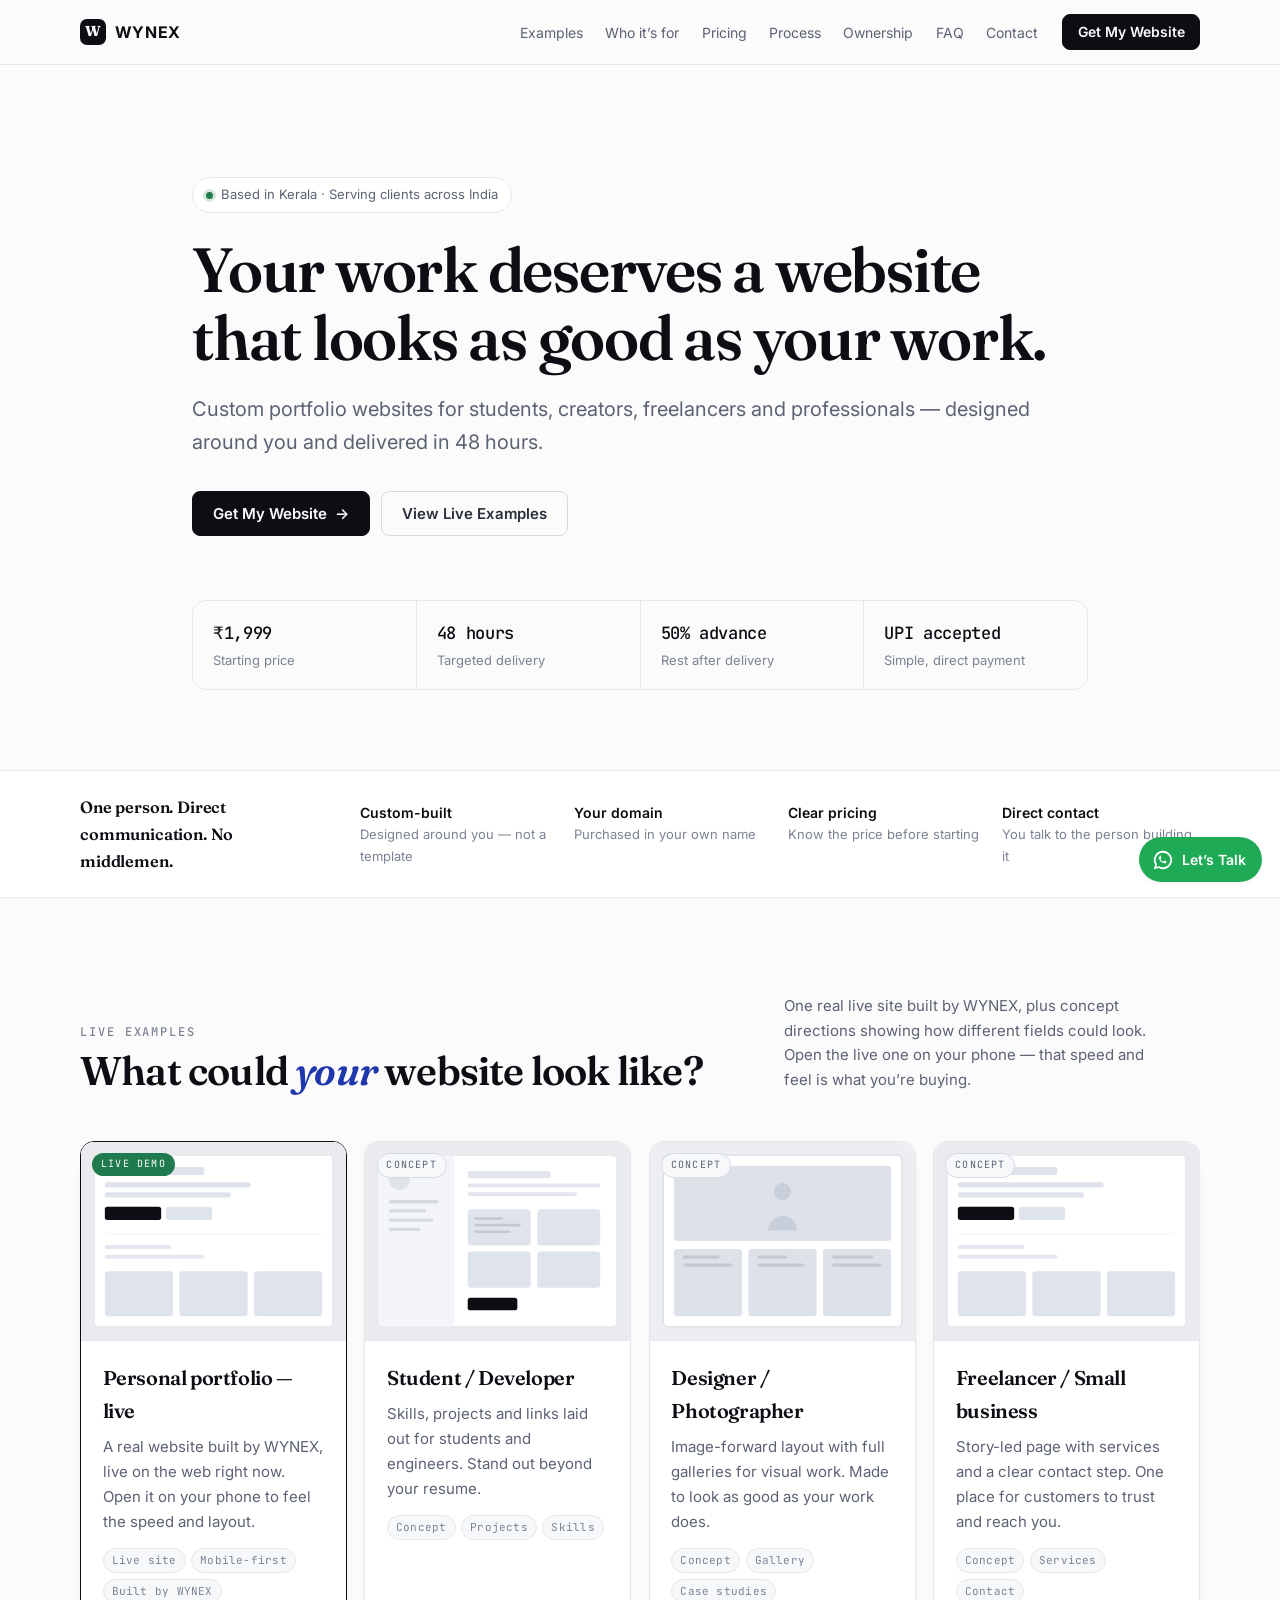
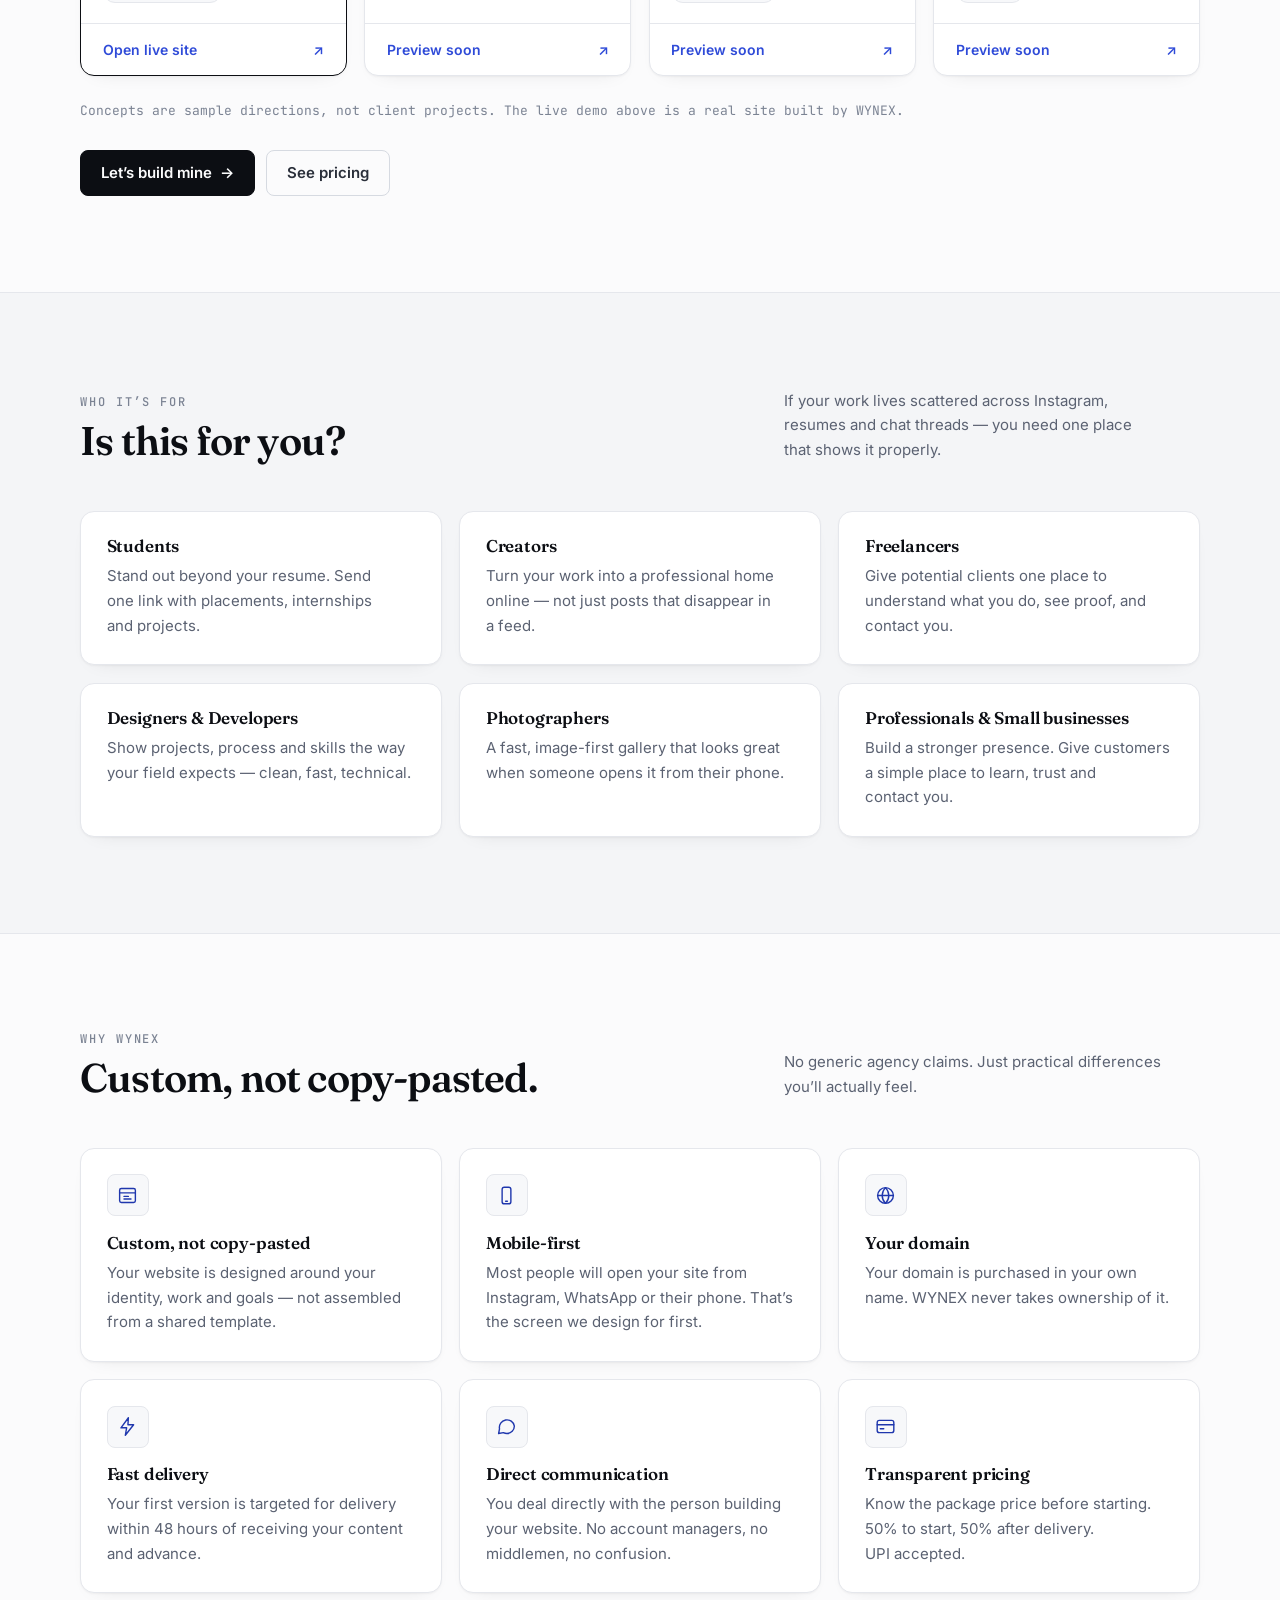
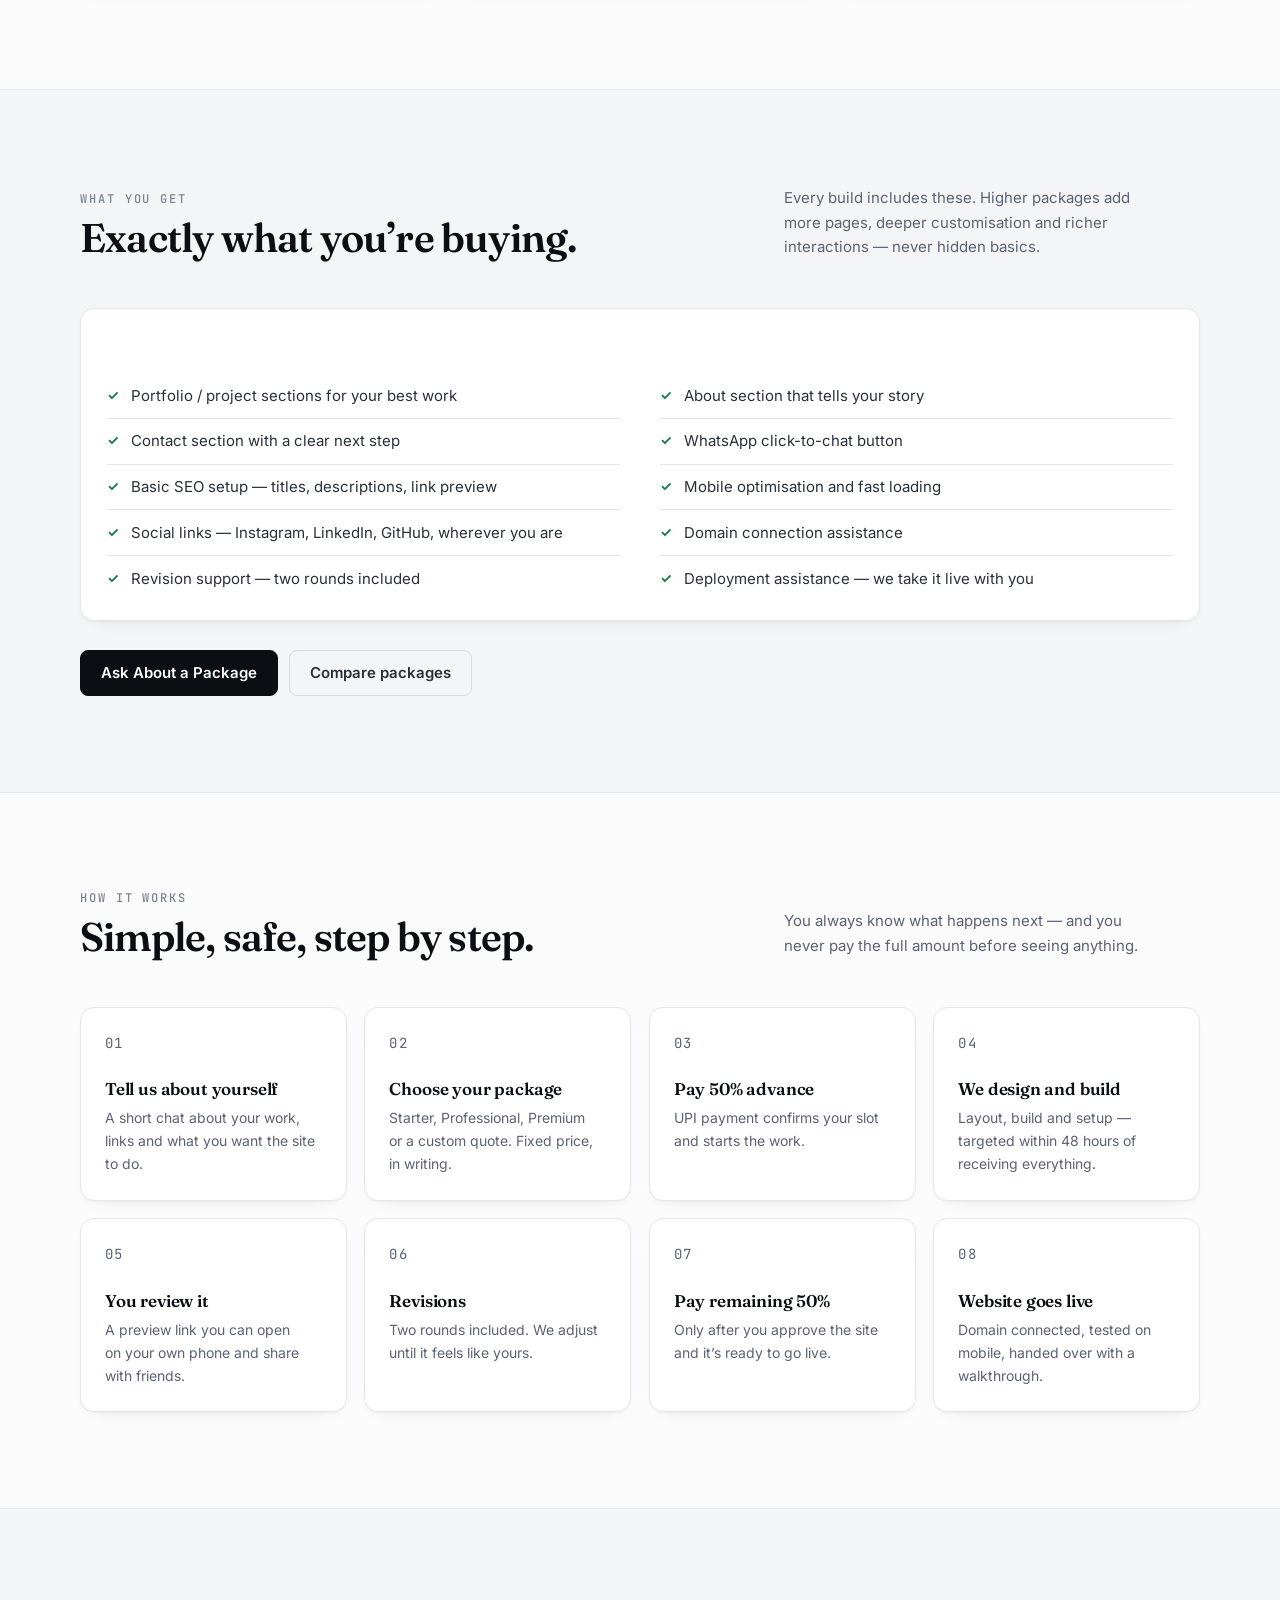
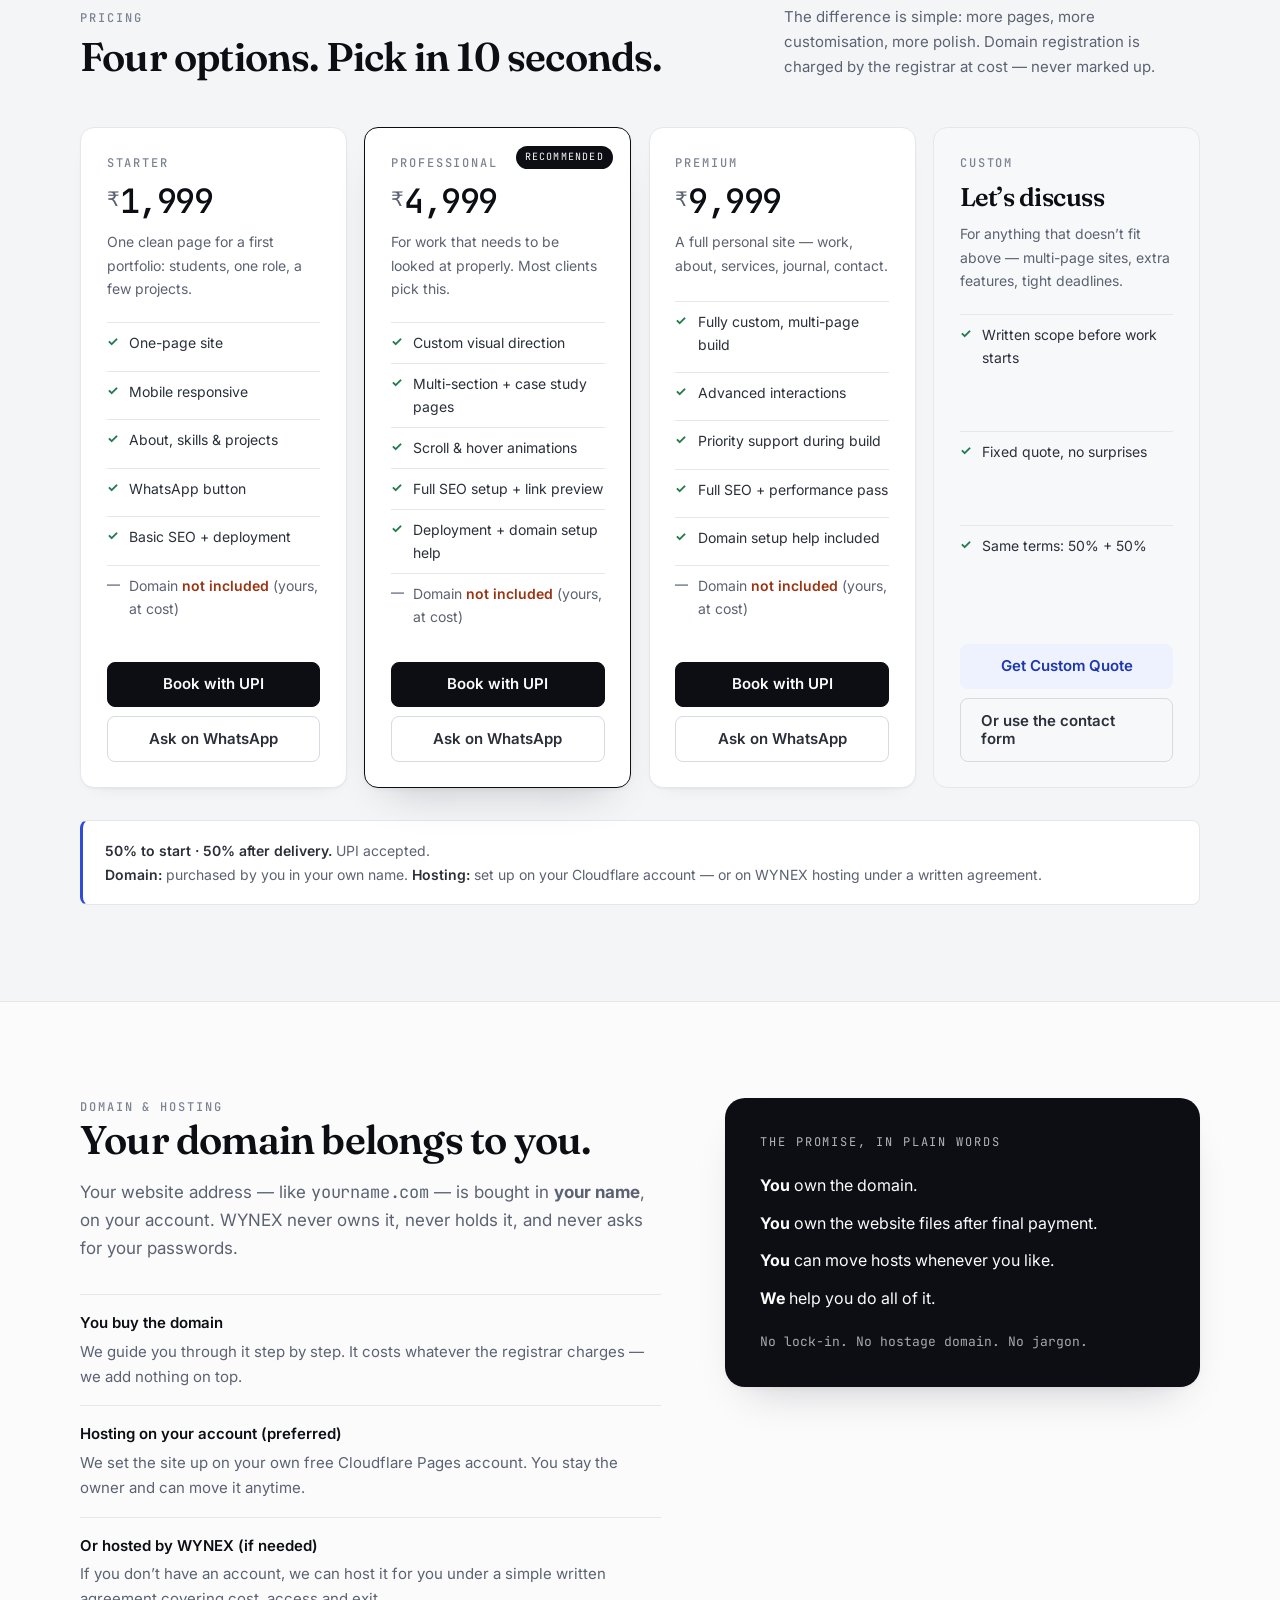
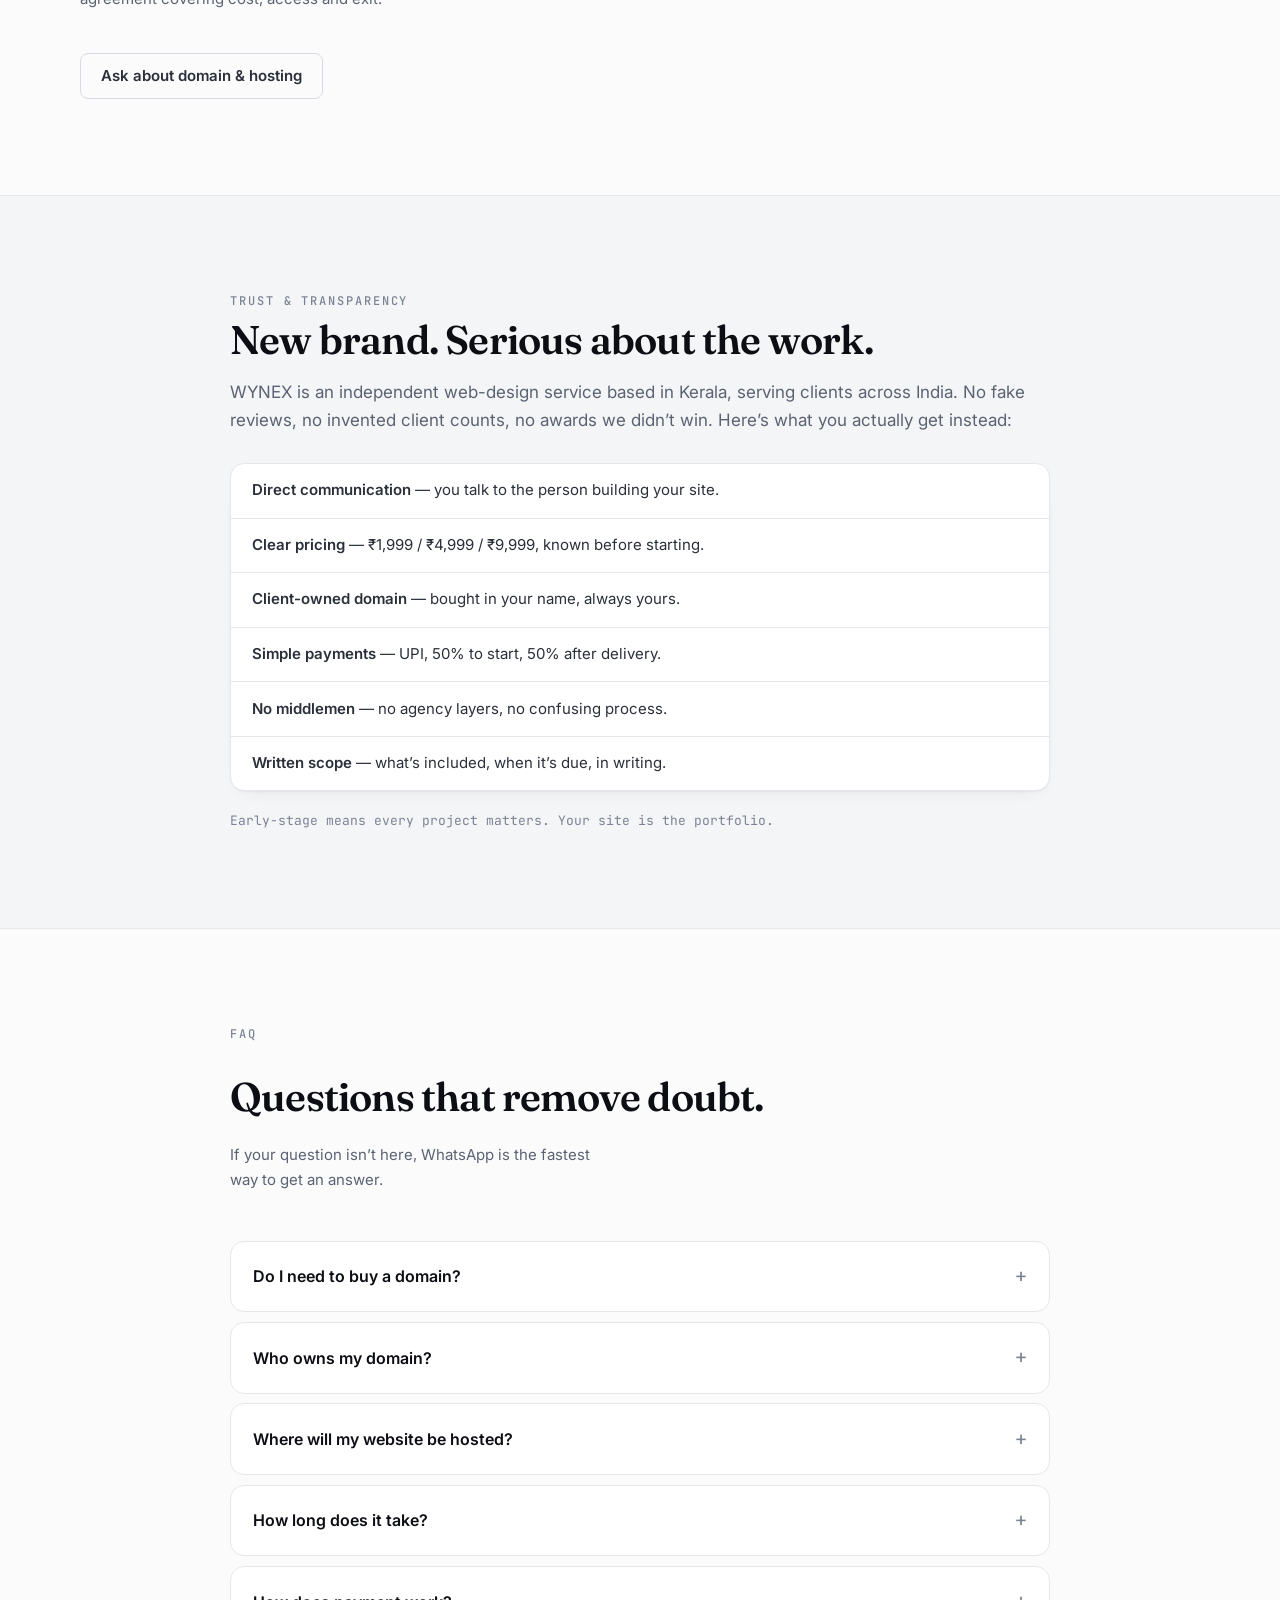
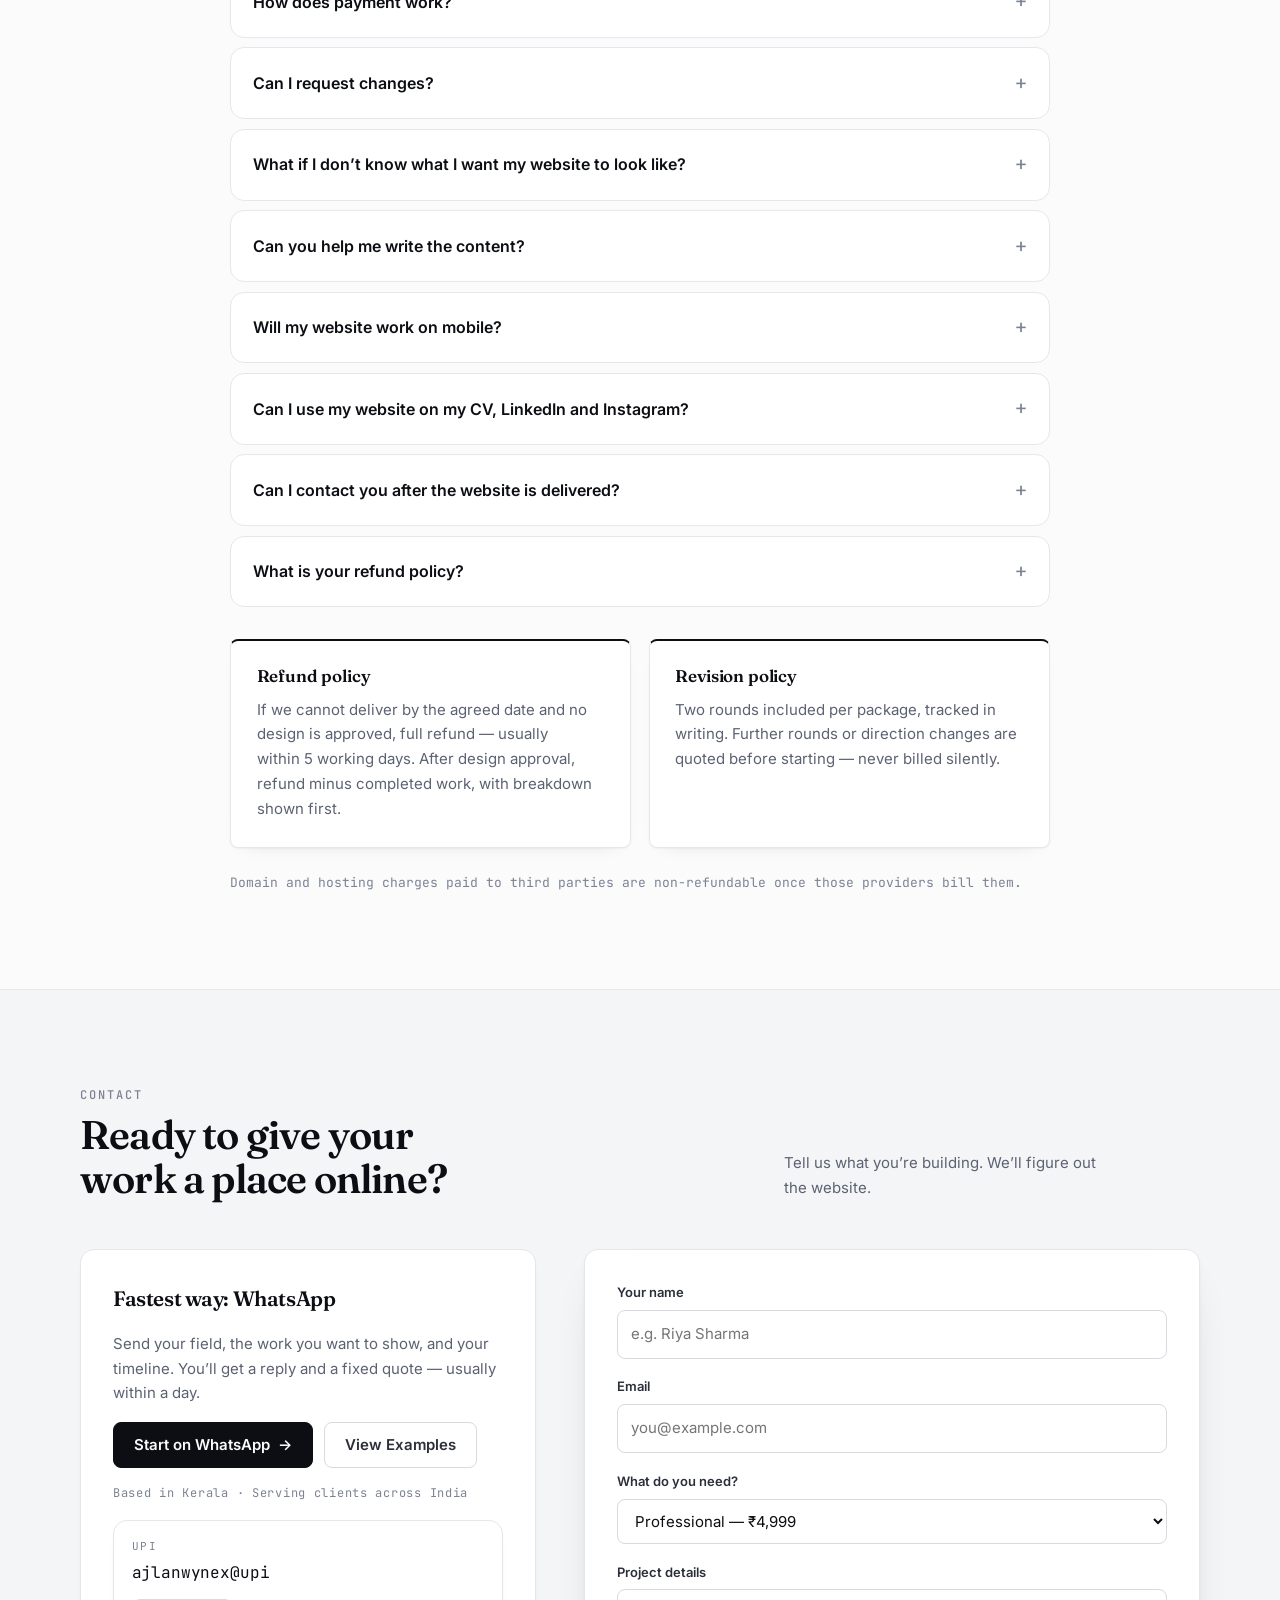
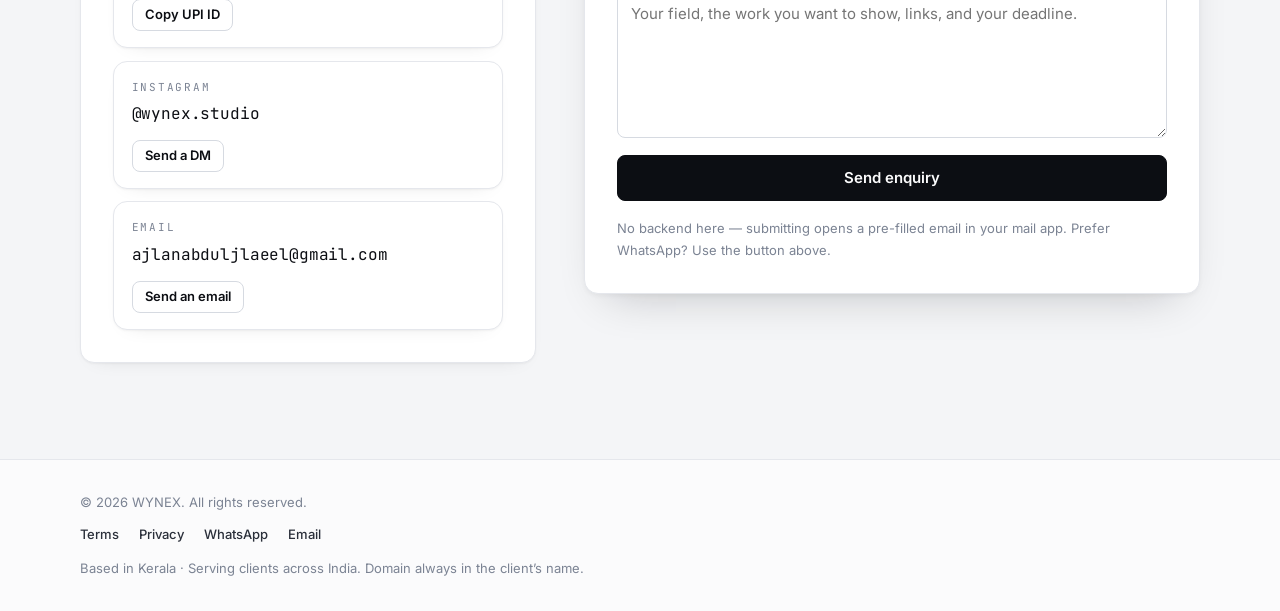
==== commit 8f31fa06: "Rebuild landing page: trust-first structure, live demo, honest pricing" ====
--- a/index.html
+++ b/index.html
@@ -1,1090 +1,737 @@
 <!DOCTYPE html>
 <html lang="en">
 <head>
-<meta charset="UTF-8">
-<meta name="viewport" content="width=device-width, initial-scale=1.0">
-<meta name="description" content="Professional portfolio websites for students, creators, freelancers and professionals.">
-<title>WYNEX — Portfolio Websites That Get You Noticed</title>
+<meta charset="utf-8">
+<meta name="viewport" content="width=device-width, initial-scale=1">
+
+<!-- ============================================================
+     WYNEX — single-page site.
+     EDIT THESE FOUR VALUES ANYWHERE THEY APPEAR (marked "EDIT"):
+       1. WhatsApp number  2. UPI ID  3. Instagram handle  4. Email
+     ============================================================ -->
+<title>WYNEX — Custom Portfolio Websites in Kerala &amp; India | Starting ₹1,999, Delivered in 48 Hours</title>
+<meta name="description" content="WYNEX is an independent web-design service based in Kerala, serving clients across India. Custom portfolio websites for students, creators, freelancers, designers, developers, photographers and small businesses. Starting ₹1,999. 48-hour delivery. 50% advance, 50% after delivery. UPI accepted.">
+<meta name="keywords" content="portfolio website India, portfolio website Kerala, personal website India, portfolio website for students, portfolio website for freelancers, portfolio website for creators, custom portfolio website Kerala">
+<meta name="theme-color" content="#fbfbfc" media="(prefers-color-scheme: light)">
+<meta name="theme-color" content="#0c0e13" media="(prefers-color-scheme: dark)">
+<link rel="canonical" href="https://ajlan69.github.io/wynex/">
+
+<meta property="og:type" content="website">
+<meta property="og:site_name" content="WYNEX">
+<meta property="og:title" content="WYNEX — Custom Portfolio Websites. Based in Kerala. Built for India.">
+<meta property="og:description" content="Your work deserves a website that looks as good as your work. Starting ₹1,999. Delivered in 48 hours. 50% advance, UPI accepted.">
+<meta property="og:url" content="https://ajlan69.github.io/wynex/">
+<meta property="og:image" content="https://ajlan69.github.io/wynex/assets/og-image.svg">
+<meta name="twitter:card" content="summary_large_image">
+
+<link rel="icon" href="assets/favicon.svg" type="image/svg+xml">
+<link rel="apple-touch-icon" href="assets/favicon.svg">
+
 <link rel="preconnect" href="https://fonts.googleapis.com">
 <link rel="preconnect" href="https://fonts.gstatic.com" crossorigin>
-<link rel="stylesheet" href="https://fonts.googleapis.com/css2?family=Inter:opsz,wght@14..32,300..900&family=Fraunces:opsz,wght@9..144,300..700&family=JetBrains+Mono:wght@400..700&display=swap">
-<script>try{var L="minimal-pro,glassmorphism,bento,neo-brutalism,dark-tech,editorial,luxury,creative,immersive,terminal",s=localStorage.getItem("fc-theme");if(!s||L.split(",").indexOf(s)<0)s="minimal-pro";document.documentElement.setAttribute("data-theme",s)}catch(e){document.documentElement.setAttribute("data-theme","minimal-pro")}</script>
-<style>
-:root{
-/* Three families carry every theme's voice: a neo-grotesque sans, a
-   high-contrast variable serif, and a technical mono. Each theme
-   reassigns --ff / --ffd / --ffm; stacks stay identical so a theme
-   swap never causes reflow of the whole page. */
---ff:"Inter",ui-sans-serif,system-ui,-apple-system,BlinkMacSystemFont,"Segoe UI",sans-serif;
---ffd:"Inter",ui-sans-serif,system-ui,-apple-system,BlinkMacSystemFont,"Segoe UI",sans-serif;
---ffm:ui-monospace,SFMono-Regular,Menlo,Consolas,"Liberation Mono",monospace;
---r:18px;--r-sm:12px;--r-lg:24px;--bw:1px;--blur:14px;--tilt:0deg;--sh:none;--bg-img:none;
---bg:#f4f5f9;--text:#0e1116;--muted:#5b6373;--line:#e2e6ee;--stroke:#d3d9e4;--stroke-hi:#bcc4d2;--navline:rgba(0,0,0,.09);--link:#4d5565;--pbtn:#14171d;--pbtn-h:#000;--pbtn-fg:#fff;--sec:#1b202a;--sec-bg:#eaeef5;--badge:#4d5565;--badge-bg:rgba(0,0,0,.025);--card:#fff;--card2:#f1f3f8;--step:#fff;--num:#79818f;--feat:#2b313b;--feat-ln:#eceff4;--dim:#6b7382;--foot:#6b7382;--tt-sh:0 6px 18px rgba(20,24,45,.10);
---accent:#111827;--accent2:#111827;--green:#15a05f;--icon-bg:#f1f3f8;--icon-fg:#111827;--pop:#14171d;--pop-fg:#fff;--h1g:linear-gradient(90deg,#111827,#6b7280);--glow:rgba(107,70,245,.10);--feat-bs:0 0 0 1px rgba(17,24,39,.12);
---proj1:linear-gradient(135deg,#eef0f6,#dbd5f7);--proj2:linear-gradient(135deg,#eaf1f0,#d2e5dd);--proj3:linear-gradient(135deg,#f3eeeb,#e7dbd1);--mock:#fbfcfe;--mock-bd:#dbe0ea;--mock-ln:#e4e8f0;--mock-tx:#79818f;
---cta:linear-gradient(135deg,#f1edff,#eef1f7);--cta-ln:#e0daf7
-}
-/* ============================================================
-   SHARED FOUNDATION — motion and depth vocabulary
-   Every theme speaks through these tokens instead of writing
-   its own transition values inline. A theme opts in by
-   overriding them in its own block; anything it leaves alone
-   keeps the calm, physical default below.
-   ============================================================ */
-html{
---sp:1.6rem;--gap:clamp(1rem,2.2vw,1.5rem);
---ease:cubic-bezier(.22,1,.36,1);--ease-back:cubic-bezier(.34,1.4,.64,1);
---dur:.62s;--dur-s:.3s;--dur-l:1.05s;
---lift:translate3d(0,-4px,0);--lift-y:-4px;
---shadow-1:0 1px 2px rgba(15,20,40,.05),0 8px 22px -12px rgba(15,20,40,.14);
---shadow-2:0 2px 4px rgba(15,20,40,.05),0 18px 40px -16px rgba(15,20,40,.2);
---card-t:background var(--card),border-color var(--dur-s) var(--ease),box-shadow var(--dur-s) var(--ease),translate var(--dur-s) var(--ease);
---card-h:translate var(--lift);--card-bs:var(--shadow-1);
---btn-t:background var(--dur-s) var(--ease),color var(--dur-s) var(--ease),border-color var(--dur-s) var(--ease),translate var(--dur-s) var(--ease)
-}
-nav,.menu{position:relative;z-index:60;transition:background var(--dur-s) var(--ease),border-color var(--dur-s) var(--ease),translate var(--dur-s) var(--ease),box-shadow var(--dur-s) var(--ease)}
-.hero .lead,.hero h1,.section-head h2{text-wrap:balance}
-p{text-wrap:pretty}
-/* Belt and braces: the runtime already skips the reveal engine under
-   reduced motion, and this guarantees visibility even if a theme's
-   hidden state were ever applied on a later resize. */
-@media(prefers-reduced-motion:reduce){
-html.fc-reveal [data-rv]{opacity:1!important;translate:none!important;translate:0 0!important;transform:none!important;transition:none!important;animation:none!important}
-*{animation-duration:.001ms!important;animation-iteration-count:1!important;transition-duration:.001ms!important}
-}
-[data-theme="dark-tech"],[data-theme="immersive"],[data-theme="luxury"],[data-theme="terminal"]{
---text:#f6f7fb;--muted:#9da4b3;--line:#252a35;--stroke:#343a48;--stroke-hi:#3a4050;--navline:rgba(255,255,255,.08);--link:#b8bdc9;--pbtn:#fff;--pbtn-h:#e9e9ed;--pbtn-fg:#080a0f;--sec:#e7e9ef;--sec-bg:#151922;--badge:#c7cbd5;--badge-bg:rgba(255,255,255,.025);--card:#10131a;--card2:#151922;--step:#0d1016;--num:#8f96a4;--feat:#d1d5de;--feat-ln:#20242e;--dim:#686f7e;--foot:#727987;--tt-sh:0 6px 18px rgba(0,0,0,.4)
-}
-
-/* ============================================================
-   SPLASH - a white curtain on first paint.
-   Deliberately pure CSS: the exit animation ends on
-   visibility:hidden, so the page becomes interactive on schedule
-   even if JavaScript is blocked or fails. The script that follows
-   only tidies the node away and adds skip-on-interaction.
-   ============================================================ */
-.splash{position:fixed;inset:0;z-index:9999;background:#fff;display:grid;place-items:center;animation:splashOut .7s cubic-bezier(.22,1,.36,1) 1.05s forwards}
-.splash-in{display:grid;justify-items:center;gap:20px;animation:splashIn .8s cubic-bezier(.22,1,.36,1) both}
-.splash-mark{font-family:var(--ffd);font-size:clamp(30px,7vw,58px);font-weight:900;letter-spacing:.28em;text-indent:.28em;line-height:1;color:#0b0d11}
-.splash-rule{width:clamp(96px,18vw,190px);height:2px;background:#0b0d11;transform-origin:left center;animation:splashRule 1.05s cubic-bezier(.22,1,.36,1) both}
-.splash-tag{margin:0;font-size:10px;font-weight:600;letter-spacing:.24em;text-transform:uppercase;color:#8b93a2}
-@keyframes splashIn{from{opacity:0;translate:0 12px}to{opacity:1;translate:0 0}}
-@keyframes splashRule{from{scale:0 1}to{scale:1 1}}
-@keyframes splashOut{to{opacity:0;visibility:hidden}}
-/* The blanket reduced-motion reset above forces animation-duration to ~0
-   with !important, so these must carry !important too or the curtain would
-   sit blank on screen for the full delay before blinking out. */
-@media(prefers-reduced-motion:reduce){
-.splash{animation:splashOut .25s linear .1s forwards!important}
-.splash-in{animation:none!important;opacity:1}
-.splash-rule{animation:splashRule .1s linear both!important}
-}
-
-/* ============================================================
-   GLASSMORPHISM — design tokens
-   The shared tokens are remapped to glass values, so the base
-   component rules inherit the material without per-component
-   rewrites. The --g* tokens drive the layered surface below.
-   ============================================================ */
-[data-theme="glassmorphism"]{
-/* environment: light sources that sit *behind* the glass.
-   One mesh for the entire page, held as bare rgb triplets so each
-   stop can fade to its own hue at zero alpha (see the environment
-   block below). All five are mid-luminance and close in hue, so any
-   two of them blend instead of one banding over another. */
---m1:79 70 229;--m2:124 58 237;--m3:14 165 233;--m4:45 212 191;--m5:168 85 247;--env-a:.6;
-/* material: edge highlight, refraction, ambient occlusion.
-   Deliberately no blur on the panels themselves - depth comes from
-   transparency, a lit top edge and shadow, so the background stays
-   readable straight through. Only the nav and hero blur the
-   environment behind them, and only via the three tokens below. */
---g-hi:rgba(255,255,255,.26);--g-edge:rgba(255,255,255,.08);--g-ao:rgba(0,0,0,.38);
---g-veil-top:rgba(255,255,255,.075);--g-veil-bot:rgba(255,255,255,.012);
---g-cursor:rgba(255,255,255,.11);
-/* blur budget - the only two frosted surfaces in the theme.
-   Set any of these to `none` to return that surface to sharp. */
---nav-blur:blur(14px) saturate(1.5);--nav-blur-up:blur(24px) saturate(1.75);--hero-blur:blur(18px) saturate(1.4);
-/* transparency levels: low alpha, thin lit edge, deep soft shadow */
---g1-bg:rgba(255,255,255,.04);--g1-bd:rgba(255,255,255,.11);--g1-sh:0 8px 22px -12px rgba(0,0,0,.6);
-/* depth level 2 — cards */
---g2-bg:rgba(255,255,255,.055);--g2-bd:rgba(255,255,255,.13);--g2-sh:0 18px 44px -22px rgba(0,0,0,.66);
-/* depth level 3 — featured / raised */
---g3-bg:rgba(255,255,255,.08);--g3-bd:rgba(255,255,255,.2);--g3-sh:0 26px 60px -26px rgba(0,0,0,.7);
-/* depth level 4 — large surfaces (hero, cta): nearest the viewer */
---g4-bg:rgba(255,255,255,.035);--g4-bd:rgba(255,255,255,.11);--g4-sh:0 34px 80px -34px rgba(0,0,0,.72);
-/* remapped shared tokens */
---bg:#070b16;--text:#eef2ff;--muted:#a9b4d2;--link:#c3cdea;
---line:rgba(255,255,255,.11);--stroke:rgba(255,255,255,.15);--stroke-hi:rgba(255,255,255,.32);--navline:rgba(255,255,255,.13);
---card:var(--g2-bg);--card2:rgba(255,255,255,.07);--step:var(--g1-bg);--num:#b3bdd8;--feat:#dae1f6;--feat-ln:rgba(255,255,255,.09);--dim:#b3bdd8;--foot:#b3bdd8;
---pbtn:rgba(255,255,255,.13);--pbtn-h:rgba(255,255,255,.2);--pbtn-fg:#eef2ff;--sec:#dae1f6;--sec-bg:rgba(255,255,255,.08);--badge:#c3cdea;--badge-bg:rgba(255,255,255,.06);
---accent:#8fa8ff;--accent2:#5eead4;--green:#34d399;--icon-bg:rgba(255,255,255,.07);--icon-fg:#a8bcff;--pop:#3f5fd6;--pop-fg:#fff;
---h1g:linear-gradient(100deg,#ffffff,#a8bcff 55%,#5eead4);--glow:rgba(63,95,214,.2);
---proj1:linear-gradient(135deg,rgba(59,91,219,.4),rgba(109,40,217,.34));--proj2:linear-gradient(135deg,rgba(14,116,144,.4),rgba(4,120,87,.34));--proj3:linear-gradient(135deg,rgba(157,23,77,.4),rgba(180,83,9,.32));
---mock:rgba(255,255,255,.055);--mock-bd:rgba(255,255,255,.15);--mock-ln:rgba(255,255,255,.28);--mock-tx:#a8bcff;
---cta:var(--g4-bg);--cta-ln:rgba(255,255,255,.11);
---feat-bs:0 0 0 1px rgba(255,255,255,.16),0 30px 70px -30px rgba(0,0,0,.7);--tt-sh:0 10px 30px -10px rgba(0,0,0,.6);
---r:22px;--r-sm:14px;--r-lg:32px;--sh:var(--g2-sh);--bw:1px;--blur:0px;--tilt:0deg
-}
-
-[data-theme="bento"]{--accent:#2563eb;--accent2:#0ea5e9;--icon-bg:#e8f0fe;--icon-fg:#2563eb;--pop:#2563eb;--h1g:linear-gradient(100deg,#0f172a,#2563eb 52%,#0ea5e9);--glow:rgba(37,99,235,.14);--r:26px;--r-sm:16px;--r-lg:34px;--sh:0 2px 4px rgba(15,23,42,.03),0 18px 40px -22px rgba(15,23,42,.22);--tt-sh:0 8px 22px rgba(16,24,40,.1);--feat-bs:0 0 0 1px rgba(37,99,235,.2);--bg-img:radial-gradient(circle at 1px 1px,rgba(16,24,40,.07) 1px,transparent 0);--dur:.72s;--dur-s:.38s;--ease:cubic-bezier(.34,1.18,.64,1);--lift-y:-6px;--lift:translate3d(0,-6px,0)}
-[data-theme="bento"] body{background-size:26px 26px}
-
-/* --- the grid itself is the layout, not a container for a layout --- */
-/* One anchor cell spanning two rows, two satellites beside it. Each
-   cell is its own coloured surface, so the section reads as a set of
-   objects rather than a row of equal boxes. */
-[data-theme="bento"] .grid{grid-template-columns:repeat(4,1fr);grid-auto-rows:1fr;gap:18px}
-[data-theme="bento"] .card{min-height:0;padding:26px;border-radius:var(--r);display:flex;flex-direction:column;border-color:transparent}
-[data-theme="bento"] .card:first-child{grid-column:span 2;grid-row:span 2;justify-content:flex-end;padding:36px;background:linear-gradient(145deg,#1d4ed8,#0ea5e9);color:#fff;box-shadow:0 18px 44px -18px rgba(29,78,216,.55);border-radius:var(--r-lg)}
-[data-theme="bento"] .card:first-child h3{font-size:clamp(24px,2.6vw,32px);letter-spacing:-.032em;margin-bottom:10px}
-[data-theme="bento"] .card:first-child p{font-size:15px;color:rgba(255,255,255,.88);max-width:36ch}
-[data-theme="bento"] .card:first-child .icon{width:62px;height:62px;border-radius:20px;font-size:27px;margin-bottom:26px;background:rgba(255,255,255,.2);color:#fff}
-[data-theme="bento"] .card:nth-child(2){grid-column:3;grid-row:1;background:linear-gradient(150deg,#f2f7ff,#e3edff)}
-[data-theme="bento"] .card:nth-child(3){grid-column:3;grid-row:2;background:linear-gradient(150deg,#eefbf6,#dff5ee)}
-/* Without explicit placement auto-flow puts both satellites in row 1
-   and leaves a two-cell hole under them, which reads as a bug. */
-[data-theme="bento"] .card:hover{transform:translate3d(0,-6px,0);border-color:transparent}
-[data-theme="bento"] .card:nth-child(2) .icon{background:#dbe9ff;color:#2563eb}
-[data-theme="bento"] .card:nth-child(3) .icon{background:#d3f2e6;color:#0f8a63}
-/* Hero sits in a rounded container of its own, centred like an object. */
-[data-theme="bento"] .hero-panel{max-width:940px;margin:0 auto;padding:clamp(34px,5.4vw,64px) clamp(24px,4vw,56px);background:#fff;border:1px solid rgba(15,23,42,.06);border-radius:var(--r-lg);box-shadow:var(--sh)}
-[data-theme="bento"] .icon{border-radius:var(--r-sm);transition:background .4s var(--ease),color .4s var(--ease),transform .5s var(--ease)}
-[data-theme="bento"] .card:hover .icon{transform:scale(1.08) rotate(-4deg)}
-/* Portfolio: one wide lead project, two supporting. */
-[data-theme="bento"] .portfolio{grid-template-columns:repeat(2,1fr);gap:18px}
-[data-theme="bento"] .project{overflow:hidden;border-color:transparent}
-[data-theme="bento"] .project:first-child{grid-column:span 2}
-[data-theme="bento"] .project:first-child .project-img{height:330px}
-[data-theme="bento"] .project:hover .mock{transform:scale(1.04)}
-/* Pricing: the popular plan is a wide banner with a two-column list. */
-[data-theme="bento"] .pricing{grid-template-columns:repeat(2,1fr);gap:18px}
-[data-theme="bento"] .price.featured{grid-column:span 2;background:linear-gradient(150deg,#1d4ed8,#0ea5e9);color:#fff;border-color:transparent;box-shadow:0 20px 48px -20px rgba(29,78,216,.5)}
-[data-theme="bento"] .price.featured>p,[data-theme="bento"] .price.featured .amount small{color:rgba(255,255,255,.78)}
-[data-theme="bento"] .price.featured .amount{font-size:46px}
-[data-theme="bento"] .price.featured .features{display:grid;grid-template-columns:1fr 1fr;gap:0 26px;margin:20px 0 26px}
-[data-theme="bento"] .price.featured .features li{border-bottom-color:rgba(255,255,255,.16);color:rgba(255,255,255,.92)}
-[data-theme="bento"] .price.featured .features li::before{color:#c9f7dd}
-[data-theme="bento"] .price.featured .btn.primary{background:#fff;color:#1d4ed8}
-[data-theme="bento"] .pop{background:rgba(255,255,255,.2);color:#fff}
-/* Process folds into a 2x2 block so it never mirrors the base row. */
-[data-theme="bento"] .steps{grid-template-columns:repeat(2,1fr);gap:18px}
-[data-theme="bento"] .step{border-color:transparent;background:linear-gradient(150deg,#fbfdff,#f1f5fb)}
-[data-theme="bento"] .step:hover{border-color:transparent;transform:translate3d(0,-6px,0)}
-[data-theme="bento"] .cta{border-radius:var(--r-lg);background:linear-gradient(150deg,#eef4ff,#f6f0ff);border-color:transparent}
-[data-theme="bento"] .btn{border-radius:999px;padding:15px 26px}
-[data-theme="bento"] .btn:hover{transform:translate3d(0,-3px,0)}
-[data-theme="bento"] .navcta{border-radius:999px}
-/* Motion: a soft, slightly springy pop. Cells scale rather than slide. */
-html.fc-reveal[data-theme="bento"] [data-rv]{opacity:0;scale:.965;transition:opacity .6s var(--ease),scale .6s var(--ease);transition-delay:var(--rd,0s)}
-html.fc-reveal[data-theme="bento"] [data-rv].is-in{opacity:1;scale:1}
-[data-theme="bento"] .grid .card:nth-child(2),[data-theme="bento"] .portfolio .project:nth-child(2),[data-theme="bento"] .pricing .price:nth-child(2){--rd:.08s}
-[data-theme="bento"] .grid .card:nth-child(3),[data-theme="bento"] .portfolio .project:nth-child(3),[data-theme="bento"] .pricing .price:nth-child(3){--rd:.16s}
-@keyframes bentoIn{from{opacity:0;scale:.94}to{opacity:1;scale:1}}
-html.fc-swap[data-theme="bento"] .hero-panel{animation:bentoIn .66s var(--ease) both}
-@media(max-width:900px){
-[data-theme="bento"] .grid{grid-template-columns:repeat(2,1fr)}
-[data-theme="bento"] .card:first-child{grid-column:span 2;grid-row:span 1}
-[data-theme="bento"] .card:nth-child(2),[data-theme="bento"] .card:nth-child(3){grid-column:auto;grid-row:auto}
-[data-theme="bento"] .project:first-child .project-img{height:250px}
-[data-theme="bento"] .price.featured .features{grid-template-columns:1fr}
-}
-@media(max-width:620px){
-[data-theme="bento"] .grid,[data-theme="bento"] .portfolio,[data-theme="bento"] .pricing,[data-theme="bento"] .steps{grid-template-columns:1fr}
-[data-theme="bento"] .card:first-child,[data-theme="bento"] .project:first-child,[data-theme="bento"] .price.featured{grid-column:auto}
-[data-theme="bento"] .hero-panel{border-radius:26px}
-}
-
-[data-theme="neo-brutalism"]{--bg:#fffdf5;--text:#111;--muted:#3a3a3a;--line:#111;--stroke:#111;--stroke-hi:#000;--navline:#111;--link:#111;--pbtn:#111;--pbtn-h:#000;--pbtn-fg:#fff;--sec:#111;--sec-bg:#ffd400;--badge:#111;--badge-bg:#ffd400;--card:#fff;--card2:#fff;--step:#fff;--num:#111;--feat:#111;--feat-ln:#111;--dim:#111;--foot:#111;--accent:#ff5c00;--accent2:#111;--green:#00a63e;--icon-bg:#ffd400;--icon-fg:#111;--pop:#ff5c00;--h1g:linear-gradient(90deg,#111,#ff5c00);--glow:rgba(255,92,0,.16);--r:4px;--r-sm:4px;--r-lg:6px;--bw:3px;--sh:6px 6px 0 #111;--tt-sh:6px 6px 0 #111;--feat-bs:none;--proj1:linear-gradient(135deg,#fff,#ffd400);--proj2:linear-gradient(135deg,#fff,#00e0a4);--proj3:linear-gradient(135deg,#fff,#ff8a3d);--mock:#fff;--mock-bd:#111;--mock-ln:#111;--mock-tx:#111;--cta:linear-gradient(135deg,#fff,#ffd400);--cta-ln:#111}
-[data-theme="neo-brutalism"] .card,[data-theme="neo-brutalism"] .project,[data-theme="neo-brutalism"] .price,[data-theme="neo-brutalism"] .step,[data-theme="neo-brutalism"] .cta{box-shadow:var(--sh);transition:transform .15s,box-shadow .15s}
-[data-theme="neo-brutalism"] .card:hover,[data-theme="neo-brutalism"] .project:hover,[data-theme="neo-brutalism"] .price:hover,[data-theme="neo-brutalism"] .step:hover{transform:translate(-3px,-3px);box-shadow:9px 9px 0 #111}
-[data-theme="neo-brutalism"] .price.featured{border-color:#111;box-shadow:9px 9px 0 var(--accent)}
-[data-theme="neo-brutalism"] .btn,[data-theme="neo-brutalism"] .navcta{box-shadow:4px 4px 0 #111;border-width:3px}
-[data-theme="neo-brutalism"] .btn:hover{transform:translate(-2px,-2px);box-shadow:6px 6px 0 #111}
-[data-theme="neo-brutalism"] .theme-toggle{box-shadow:var(--tt-sh)}
-[data-theme="neo-brutalism"] h1{font-weight:900;letter-spacing:-5px}
-
-/* --- THEME 04: neo-brutalism, developed ------------------------
-   Loud but composed. The rules that make it read as *designed*
-   rather than as a broken page:
-
-     - Every raised surface is a physical object: a 3px black
-       border plus a hard, un-blurred offset shadow. The shadow
-       is the depth cue; nothing here is soft.
-     - Surfaces move the way objects move. Hover pushes an item
-       up-left and deepens its shadow by exactly the same
-       amount, so the offset and the object stay locked together.
-       Active presses it back down into the page.
-     - Nothing is centred by default. The hero is a left-aligned
-       slab with a rotated badge, and sections alternate between
-       a 2-up and an offset 3-up so the page keeps a pulse.
-     - Colour is used as flat, opaque poster ink - yellow, orange
-       and mint blocks on cream - never as gradients or glows.
-   ---------------------------------------------------------- */
-[data-theme="neo-brutalism"]{
---bw:3px;--r:6px;--r-sm:6px;--r-lg:8px;
---sh:6px 6px 0 #111;--tt-sh:5px 5px 0 #111;--feat-bs:none;
---dur:.18s;--dur-s:.14s;--ease:cubic-bezier(.2,.9,.3,1.1);
---shadow-1:6px 6px 0 #111;--shadow-2:10px 10px 0 #111
-}
-[data-theme="neo-brutalism"] h1{font-weight:900;letter-spacing:-.045em;line-height:.92;text-transform:uppercase}
-[data-theme="neo-brutalism"] h2{font-weight:900;letter-spacing:-.035em;text-transform:uppercase}
-/* The hero is a slab that leans into the page, not a centred column. */
-[data-theme="neo-brutalism"] .hero{padding:96px 0 64px;text-align:left}
-[data-theme="neo-brutalism"] .hero-panel{max-width:none;margin:0;padding:clamp(28px,4vw,48px);background:#fff;border:3px solid #111;box-shadow:12px 12px 0 #111}
-[data-theme="neo-brutalism"] .hero-panel p{margin:22px 0 28px;max-width:56ch;color:#2a2a2a;font-weight:500}
-[data-theme="neo-brutalism"] .hero .buttons{justify-content:flex-start}
-[data-theme="neo-brutalism"] .badge{background:#ffd400;border:3px solid #111;box-shadow:4px 4px 0 #111;border-radius:999px;font-weight:800;transform:rotate(-1.6deg)}
-[data-theme="neo-brutalism"] .trust{margin-top:40px;font-weight:700;color:#111}
-/* Every card is its own flat colour block - no gradient anywhere. */
-[data-theme="neo-brutalism"] .card,[data-theme="neo-brutalism"] .project,[data-theme="neo-brutalism"] .price,[data-theme="neo-brutalism"] .step,[data-theme="neo-brutalism"] .cta{box-shadow:var(--sh);transition:transform var(--dur) var(--ease),box-shadow var(--dur) var(--ease),background-color var(--dur) var(--ease)}
-[data-theme="neo-brutalism"] .card:nth-child(1){background:#ffd400}
-[data-theme="neo-brutalism"] .card:nth-child(2){background:#00e0a4}
-[data-theme="neo-brutalism"] .card:nth-child(3){background:#ff8a3d}
-[data-theme="neo-brutalism"] .card h3,[data-theme="neo-brutalism"] .step h3{font-weight:900;letter-spacing:-.02em}
-[data-theme="neo-brutalism"] .card p,[data-theme="neo-brutalism"] .step p{color:#2f2a1c}
-[data-theme="neo-brutalism"] .card:nth-child(2) p{color:#123528}
-/* Hover and press are one continuous physical idea. */
-[data-theme="neo-brutalism"] .card:hover,[data-theme="neo-brutalism"] .project:hover,[data-theme="neo-brutalism"] .price:hover,[data-theme="neo-brutalism"] .step:hover{transform:translate(-4px,-4px);box-shadow:10px 10px 0 #111}
-[data-theme="neo-brutalism"] .card:active,[data-theme="neo-brutalism"] .project:active,[data-theme="neo-brutalism"] .price:active,[data-theme="neo-brutalism"] .step:active{transform:translate(2px,2px);box-shadow:2px 2px 0 #111}
-[data-theme="neo-brutalism"] .icon{background:#fff;border:3px solid #111;box-shadow:3px 3px 0 #111;border-radius:50%;font-weight:900}
-[data-theme="neo-brutalism"] .card:nth-child(1) .icon{background:#ff5c00;color:#fff}
-[data-theme="neo-brutalism"] .card:nth-child(2) .icon{background:#111;color:#00e0a4}
-[data-theme="neo-brutalism"] .card:nth-child(3) .icon{background:#fff;color:#111}
-/* Portfolio mockups become poster frames. */
-[data-theme="neo-brutalism"] .project-img{border-bottom:3px solid #111;background:#fff}
-[data-theme="neo-brutalism"] .mock{border:3px solid #111;box-shadow:none;background:#fff;border-radius:0}
-[data-theme="neo-brutalism"] .mock-title{font-weight:900;text-transform:uppercase;letter-spacing:-.03em}
-[data-theme="neo-brutalism"] .project:nth-child(1) .project-img{background:#ffd400}
-[data-theme="neo-brutalism"] .project:nth-child(2) .project-img{background:#00e0a4}
-[data-theme="neo-brutalism"] .project:nth-child(3) .project-img{background:#ff8a3d}
-/* Pricing: the popular plan is the one that shouts. */
-[data-theme="neo-brutalism"] .price.featured{border-color:#111;background:#111;color:#fff;box-shadow:10px 10px 0 var(--accent);transform:scale(1.02);z-index:1}
-[data-theme="neo-brutalism"] .price.featured:hover{transform:scale(1.02) translate(-4px,-4px);box-shadow:14px 14px 0 var(--accent)}
-[data-theme="neo-brutalism"] .price.featured p,[data-theme="neo-brutalism"] .price.featured .amount small,[data-theme="neo-brutalism"] .price.featured .features li{color:#e8e8e8}
-[data-theme="neo-brutalism"] .price.featured .features li{border-bottom:2px solid #3d3d3d}
-[data-theme="neo-brutalism"] .price.featured .features li::before{color:#00ffa3}
-[data-theme="neo-brutalism"] .price.featured .btn.primary{background:#ffd400;color:#111;border-color:#fff}
-[data-theme="neo-brutalism"] .amount{font-weight:900}
-[data-theme="neo-brutalism"] .pop{background:#ff5c00;color:#fff;border:3px solid #111;border-radius:0;font-weight:900;transform:rotate(3deg)}
-[data-theme="neo-brutalism"] .btn,[data-theme="neo-brutalism"] .navcta{box-shadow:4px 4px 0 #111;border-width:3px;font-weight:800;transition:transform var(--dur) var(--ease),box-shadow var(--dur) var(--ease),background-color var(--dur) var(--ease)}
-[data-theme="neo-brutalism"] .btn:hover,[data-theme="neo-brutalism"] .navcta:hover{transform:translate(-3px,-3px);box-shadow:7px 7px 0 #111}
-[data-theme="neo-brutalism"] .btn:active{transform:translate(2px,2px);box-shadow:1px 1px 0 #111}
-/* Process steps alternate height so the row reads as a rhythm. */
-[data-theme="neo-brutalism"] .steps{gap:20px;align-items:start}
-[data-theme="neo-brutalism"] .step:nth-child(1){background:#fff}
-[data-theme="neo-brutalism"] .step:nth-child(2){background:#ffd400;transform:translateY(18px)}
-[data-theme="neo-brutalism"] .step:nth-child(3){background:#fff}
-[data-theme="neo-brutalism"] .step:nth-child(4){background:#00e0a4;transform:translateY(18px)}
-[data-theme="neo-brutalism"] .step:nth-child(2):hover,[data-theme="neo-brutalism"] .step:nth-child(4):hover{transform:translateY(18px) translate(-4px,-4px);box-shadow:10px 10px 0 #111}
-[data-theme="neo-brutalism"] .step:nth-child(2):active,[data-theme="neo-brutalism"] .step:nth-child(4):active{transform:translateY(20px);box-shadow:2px 2px 0 #111}
-[data-theme="neo-brutalism"] .num{font-weight:900;color:#111}
-[data-theme="neo-brutalism"] .cta{border:3px solid #111;box-shadow:12px 12px 0 #111;background:#fff}
-[data-theme="neo-brutalism"] .kicker{background:#ffd400;border:2px solid #111;padding:4px 10px;display:inline-block;font-weight:900}
-[data-theme="neo-brutalism"] .theme-toggle{box-shadow:var(--tt-sh);border-radius:6px;font-weight:800;animation:none}
-[data-theme="neo-brutalism"] .tt-disc{border-radius:50%;border:2px solid #111}
-[data-theme="neo-brutalism"] .theme-menu{border:3px solid #111;box-shadow:8px 8px 0 #111;border-radius:6px}
-/* Motion is a fast mechanical snap, never a fade-and-drift.
-   This block uses `translate`, not `transform`, because every
-   neo surface already owns `transform` for its physical offset and
-   press states - sharing one property would make the two systems
-   overwrite each other the moment an element finished revealing. */
-html.fc-reveal[data-theme="neo-brutalism"] [data-rv]{opacity:0;translate:-22px 0;transition:opacity var(--dur) var(--ease),translate var(--dur) var(--ease);transition-delay:var(--rd,0s)}
-html.fc-reveal[data-theme="neo-brutalism"] [data-rv].is-in{opacity:1;translate:0 0}
-[data-theme="neo-brutalism"] .grid .card:nth-child(2),[data-theme="neo-brutalism"] .portfolio .project:nth-child(2),[data-theme="neo-brutalism"] .pricing .price:nth-child(2){--rd:.06s}
-[data-theme="neo-brutalism"] .grid .card:nth-child(3),[data-theme="neo-brutalism"] .portfolio .project:nth-child(3),[data-theme="neo-brutalism"] .pricing .price:nth-child(3){--rd:.12s}
-[data-theme="neo-brutalism"] .steps .step:nth-child(2){--rd:.06s}
-[data-theme="neo-brutalism"] .steps .step:nth-child(3){--rd:.12s}
-[data-theme="neo-brutalism"] .steps .step:nth-child(4){--rd:.18s}
-@keyframes neoIn{from{opacity:0;transform:translateX(-30px)}to{opacity:1;transform:translateX(0)}}
-html.fc-swap[data-theme="neo-brutalism"] .hero-panel{animation:neoIn .3s var(--ease) both}
-@media(max-width:800px){
-[data-theme="neo-brutalism"] .step:nth-child(2),[data-theme="neo-brutalism"] .step:nth-child(4){transform:none}
-[data-theme="neo-brutalism"] .step:nth-child(2):hover,[data-theme="neo-brutalism"] .step:nth-child(4):hover{transform:translate(-4px,-4px)}
-[data-theme="neo-brutalism"] .hero-panel{box-shadow:7px 7px 0 #111}
-[data-theme="neo-brutalism"] .price.featured{transform:none}
-[data-theme="neo-brutalism"] .price.featured:hover{transform:translate(-4px,-4px)}
-}
-
-[data-theme="dark-tech"]{--bg:#05070d;--card:#0a0f18;--card2:#0e1521;--step:#0a0f18;--line:#1b2634;--stroke:#243244;--stroke-hi:#31465e;--link:#9fb4cc;--accent:#00e5ff;--accent2:#7c4dff;--green:#00ffa3;--icon-bg:rgba(0,229,255,.12);--icon-fg:#00e5ff;--pop:#00e5ff;--pop-fg:#04121a;--pbtn:linear-gradient(135deg,#00e5ff,#7c4dff);--pbtn-fg:#04121a;--pbtn-h:linear-gradient(135deg,#5cf0ff,#9d80ff);--h1g:linear-gradient(90deg,#eaf6ff,#00e5ff);--glow:rgba(0,229,255,.18);--feat-bs:0 0 0 1px rgba(0,229,255,.3);--r:12px;--r-sm:8px;--r-lg:16px;--sh:0 0 0 1px rgba(0,229,255,.08),0 14px 40px rgba(0,0,0,.6);--tt-sh:0 0 22px rgba(0,229,255,.28);--proj1:linear-gradient(135deg,#0b1220,#1b2a5c);--proj2:linear-gradient(135deg,#0b1220,#0d3b4a);--proj3:linear-gradient(135deg,#0b1220,#2a1a4a);--mock:#070b12;--mock-bd:#1b2634;--mock-ln:#1f2b3a;--mock-tx:#5f7a94;--cta:linear-gradient(135deg,#0a0f18,#111a3a);--cta-ln:#243244;--bg-img:linear-gradient(rgba(0,229,255,.05) 1px,transparent 1px),linear-gradient(90deg,rgba(0,229,255,.05) 1px,transparent 1px)}
-[data-theme="dark-tech"] body{background-size:46px 46px}
-[data-theme="dark-tech"] .card:hover{border-color:#00e5ff;box-shadow:0 0 0 1px rgba(0,229,255,.4),0 0 26px rgba(0,229,255,.18)}
-[data-theme="dark-tech"] .glow{filter:blur(110px);background:radial-gradient(circle,rgba(0,229,255,.3),transparent 62%)}
-[data-theme="dark-tech"] .kicker{color:#00e5ff}
-[data-theme="dark-tech"] .mock-top{color:#00e5ff;opacity:.75}
-
-[data-theme="editorial"]{--bg:#f8f5ef;--text:#14110d;--muted:#6b6459;--line:#d8d1c4;--stroke:#c4bba9;--stroke-hi:#14110d;--navline:#14110d;--link:#4a443b;--pbtn:#14110d;--pbtn-h:#000;--pbtn-fg:#f8f5ef;--sec:#14110d;--sec-bg:#efe9dd;--badge:#6b6459;--badge-bg:transparent;--card:transparent;--card2:#efe9dd;--step:transparent;--num:#8a8274;--feat:#2b2620;--feat-ln:#ded7c9;--dim:#8a8274;--foot:#8a8274;--tt-sh:0 6px 18px rgba(60,50,35,.1);--accent:#8c2f1c;--accent2:#8c2f1c;--green:#2f6b3a;--icon-bg:transparent;--icon-fg:#8c2f1c;--pop:#8c2f1c;--h1g:linear-gradient(90deg,#14110d,#8c2f1c);--glow:rgba(140,47,28,.1);--feat-bs:none;--ffd:"Fraunces",Georgia,"Times New Roman","Iowan Old Style",serif;--r:0;--r-sm:0;--r-lg:0;--sh:none;--proj1:linear-gradient(135deg,#efe9dd,#e2d9c9);--proj2:linear-gradient(135deg,#eee9dd,#dfe4d8);--proj3:linear-gradient(135deg,#f0e8dc,#e6dcd0);--mock:#fdfbf7;--mock-bd:#d8d1c4;--mock-ln:#ddd6c8;--mock-tx:#8a8274;--cta:transparent;--cta-ln:#14110d}
-[data-theme="editorial"] .card{background:transparent;border:0;border-top:2px solid var(--text);border-radius:0;padding-top:18px}
-[data-theme="editorial"] .project{background:transparent;border:0;border-top:1px solid var(--text);border-radius:0}
-[data-theme="editorial"] .price{background:transparent;border:0;border-top:1px solid var(--text);border-radius:0}
-[data-theme="editorial"] .step{background:transparent;border:0;border-top:1px solid var(--line);border-radius:0}
-[data-theme="editorial"] .cta{background:transparent;border:0;border-top:4px double var(--text);border-radius:0}
-[data-theme="editorial"] h1{font-family:var(--ffd);font-weight:400;font-style:italic;letter-spacing:-3px}
-[data-theme="editorial"] h2{font-family:var(--ffd);font-weight:400;font-style:italic}
-[data-theme="editorial"] .card:hover{border-color:#8c2f1c}
-[data-theme="editorial"] .kicker{font-family:var(--ff)}
-
-[data-theme="luxury"]{--bg:#0b0a09;--text:#f4ece0;--muted:#9a9086;--line:#262220;--stroke:#332d28;--stroke-hi:#5a5044;--navline:rgba(201,162,39,.18);--link:#b8ada0;--pbtn:linear-gradient(135deg,#e6c76a,#c9a227);--pbtn-h:linear-gradient(135deg,#f2da92,#d9b43c);--pbtn-fg:#0b0a09;--sec:#e8dcc4;--sec-bg:#1a1815;--badge:#b8ada0;--badge-bg:rgba(201,162,39,.06);--card:#121110;--card2:#181614;--step:#121110;--num:#8d8377;--feat:#ddd3c3;--feat-ln:#252220;--dim:#7d7469;--foot:#6f675d;--accent:#c9a227;--accent2:#e6c76a;--green:#c9a227;--icon-bg:rgba(201,162,39,.12);--icon-fg:#e6c76a;--pop:#c9a227;--pop-fg:#0b0a09;--h1g:linear-gradient(90deg,#f8f2e6,#c9a227);--glow:rgba(201,162,39,.14);--feat-bs:0 0 0 1px rgba(201,162,39,.22);--ffd:"Fraunces",Georgia,"Times New Roman",serif;--r:2px;--r-sm:2px;--r-lg:2px;--sh:0 12px 44px rgba(0,0,0,.55);--tt-sh:0 10px 34px rgba(0,0,0,.6);--proj1:linear-gradient(135deg,#141210,#2e2820);--proj2:linear-gradient(135deg,#141210,#222a22);--proj3:linear-gradient(135deg,#141210,#2a2018);--mock:#0f0e0c;--mock-bd:#332d28;--mock-ln:#2a2522;--mock-tx:#8d8377;--cta:linear-gradient(135deg,#131110,#1d1a16);--cta-ln:#3a332a}
-[data-theme="luxury"] .kicker{color:var(--accent2);letter-spacing:.36em}
-[data-theme="luxury"] h1{font-family:var(--ffd);font-weight:400;letter-spacing:-1.5px}
-[data-theme="luxury"] h2{font-family:var(--ffd);font-weight:400}
-[data-theme="luxury"] .logo{letter-spacing:4px;text-transform:uppercase;font-size:18px}
-[data-theme="luxury"] .trust{letter-spacing:.3em}
-[data-theme="luxury"] .card:hover{border-color:var(--accent)}
-[data-theme="luxury"] .amount{font-weight:400}
-
-[data-theme="creative"]{--bg:#fff7fd;--text:#2b1f2b;--muted:#6b5a6b;--line:#f4dcec;--stroke:#ecc0e0;--stroke-hi:#ff2e88;--navline:rgba(255,46,136,.16);--link:#6b5a6b;--pbtn:linear-gradient(135deg,#ff2e88,#ff8a3d);--pbtn-h:linear-gradient(135deg,#ff5ba3,#ffa76a);--pbtn-fg:#fff;--sec:#3a2b3a;--sec-bg:#ffeef8;--badge:#6b5a6b;--badge-bg:rgba(255,46,136,.07);--card:#fff;--card2:#ffeef8;--step:#fff7fd;--num:#9a86a0;--feat:#3a2b3a;--feat-ln:#f6e2f1;--dim:#9a86a0;--foot:#9a86a0;--tt-sh:0 8px 22px rgba(255,46,136,.16);--accent:#ff2e88;--accent2:#ff8a3d;--green:#00c48c;--icon-bg:#ffe3f1;--icon-fg:#ff2e88;--pop:#ff2e88;--h1g:linear-gradient(90deg,#ff2e88,#ff8a3d 45%,#7c4dff);--glow:rgba(255,46,136,.14);--feat-bs:0 0 0 1px rgba(255,46,136,.2);--r:20px;--r-sm:14px;--r-lg:26px;--sh:0 12px 30px rgba(255,46,136,.12);--proj1:linear-gradient(135deg,#ffe3f1,#ffd9c2);--proj2:linear-gradient(135deg,#dff7ef,#c9ecff);--proj3:linear-gradient(135deg,#ece2ff,#ffd9f1);--mock:#fff;--mock-bd:#f0d5e8;--mock-ln:#f0dbe9;--mock-tx:#9a86a0;--cta:linear-gradient(135deg,#fff0f8,#f4e9ff);--cta-ln:#f2cfe4}
-[data-theme="creative"] body{background-image:radial-gradient(circle at 8% 12%,rgba(255,46,136,.1),transparent 40%),radial-gradient(circle at 92% 18%,rgba(255,138,61,.12),transparent 42%),radial-gradient(circle at 45% 92%,rgba(124,77,255,.1),transparent 45%)}
-[data-theme="creative"] .card{transform:rotate(var(--tilt));transition:transform .25s,box-shadow .25s,border-color .2s}
-[data-theme="creative"] .card{--tilt:-1.5deg}
-[data-theme="creative"] .card:nth-child(2n){--tilt:1.5deg}
-[data-theme="creative"] .card:hover{transform:rotate(0deg) translateY(-6px);box-shadow:0 18px 40px rgba(255,46,136,.2)}
-[data-theme="creative"] .badge{border-radius:99px;font-weight:700}
-[data-theme="creative"] h1{font-weight:800}
-
-[data-theme="immersive"]{--bg:#0a0714;--text:#f5f0ff;--muted:#b3a5d6;--line:rgba(167,139,250,.24);--stroke:rgba(167,139,250,.36);--stroke-hi:rgba(167,139,250,.7);--navline:rgba(167,139,250,.2);--link:#c9bcf0;--pbtn:linear-gradient(135deg,#a855f7,#22d3ee);--pbtn-h:linear-gradient(135deg,#c084fc,#67e8f9);--pbtn-fg:#0a0714;--sec:#e9e2ff;--sec-bg:rgba(70,45,125,.55);--badge:#c9bcf0;--badge-bg:rgba(168,85,247,.14);--card:rgba(38,22,72,.55);--card2:rgba(52,32,98,.5);--step:rgba(38,22,72,.5);--num:#9b8bc4;--feat:#ded5f7;--feat-ln:rgba(167,139,250,.18);--dim:#8b7cb0;--foot:#7a6c9c;--tt-sh:0 12px 32px rgba(0,0,0,.55);--accent:#a855f7;--accent2:#22d3ee;--green:#34d399;--icon-bg:rgba(168,85,247,.18);--icon-fg:#c4a5ff;--pop:#a855f7;--h1g:linear-gradient(90deg,#fff,#22d3ee);--glow:rgba(168,85,247,.3);--feat-bs:0 0 0 1px rgba(34,211,238,.28);--r:20px;--r-sm:14px;--r-lg:26px;--sh:0 24px 60px rgba(0,0,0,.55);--proj1:linear-gradient(135deg,rgba(168,85,247,.35),rgba(34,211,238,.3));--proj2:linear-gradient(135deg,rgba(34,211,238,.3),rgba(52,211,153,.3));--proj3:linear-gradient(135deg,rgba(236,72,153,.32),rgba(168,85,247,.3));--mock:rgba(12,8,24,.6);--mock-bd:rgba(167,139,250,.3);--mock-ln:rgba(167,139,250,.28);--mock-tx:#9b8bc4;--cta:linear-gradient(135deg,rgba(52,32,98,.7),rgba(20,12,40,.6));--cta-ln:rgba(167,139,250,.35);--bg-img:radial-gradient(circle at 20% 15%,rgba(168,85,247,.2),transparent 45%),radial-gradient(circle at 82% 25%,rgba(34,211,238,.16),transparent 45%)}
-[data-theme="immersive"] body{perspective:1400px}
-[data-theme="immersive"] .glow{filter:blur(120px);background:radial-gradient(circle,rgba(34,211,238,.35),transparent 62%)}
-[data-theme="immersive"] .card,[data-theme="immersive"] .project,[data-theme="immersive"] .price,[data-theme="immersive"] .step{transform-style:preserve-3d}
-[data-theme="immersive"] .card:hover{transform:rotateX(9deg) rotateY(-9deg) translateZ(34px) scale(1.03);border-color:rgba(34,211,238,.6);box-shadow:0 30px 70px rgba(0,0,0,.6),0 0 40px rgba(34,211,238,.18)}
-[data-theme="immersive"] .price.featured{border-color:rgba(34,211,238,.6)}
-[data-theme="immersive"] .theme-toggle,[data-theme="immersive"] .theme-menu{backdrop-filter:blur(16px);-webkit-backdrop-filter:blur(16px)}
-
-[data-theme="terminal"]{--bg:#080c08;--text:#c8f7c8;--muted:#7bb37f;--line:#1f3320;--stroke:#2c4a2d;--stroke-hi:#3f6a41;--navline:#1f3320;--link:#9fd9a4;--pbtn:#39ff5f;--pbtn-h:#7dff95;--pbtn-fg:#04140a;--sec:#9fd9a4;--sec-bg:#111a10;--badge:#9fd9a4;--badge-bg:rgba(57,255,95,.07);--card:#0b120b;--card2:#101a10;--step:#0b120b;--num:#5f9a63;--feat:#b6e8ba;--feat-ln:#1f3320;--dim:#5f9a63;--foot:#548a58;--tt-sh:0 0 0 1px rgba(57,255,95,.35);--accent:#39ff5f;--accent2:#8dff5f;--green:#39ff5f;--icon-bg:rgba(57,255,95,.1);--icon-fg:#39ff5f;--pop:#39ff5f;--pop-fg:#04140a;--h1g:linear-gradient(90deg,#39ff5f,#8dff5f);--glow:rgba(57,255,95,.1);--feat-bs:0 0 0 1px rgba(57,255,95,.3);--ff:"JetBrains Mono",ui-monospace,SFMono-Regular,Menlo,Consolas,"Liberation Mono",monospace;--ffd:var(--ff);--ffm:var(--ff);--r:0;--r-sm:0;--r-lg:0;--sh:none;--proj1:linear-gradient(135deg,#0b120b,#123012);--proj2:linear-gradient(135deg,#0b120b,#0f2a1c);--proj3:linear-gradient(135deg,#0b120b,#1d2a10);--mock:#060a06;--mock-bd:#2c4a2d;--mock-ln:#203a21;--mock-tx:#5f9a63;--cta:linear-gradient(135deg,#0b120b,#0e1a0e);--cta-ln:#2c4a2d;--bg-img:repeating-linear-gradient(0deg,rgba(57,255,95,.04) 0 1px,transparent 1px 3px)}
-[data-theme="terminal"] .card,[data-theme="terminal"] .project,[data-theme="terminal"] .price,[data-theme="terminal"] .step{background:transparent;border:1px dashed var(--stroke)}
-[data-theme="terminal"] .card:hover,[data-theme="terminal"] .project:hover,[data-theme="terminal"] .price:hover{border-color:#39ff5f;border-style:solid}
-[data-theme="terminal"] .kicker:before{content:"> "}
-[data-theme="terminal"] .logo:before{content:"~/ "}
-[data-theme="terminal"] .num:before{content:"$ "}
-[data-theme="terminal"] .trust:before{content:"# "}
-[data-theme="terminal"] .theme-toggle{border-style:dashed;background:transparent}
-[data-theme="terminal"] .theme-menu{border-style:dashed;background:#080c08}
-
-*{box-sizing:border-box;margin:0;padding:0}
-html{scroll-behavior:smooth}
-body{font-family:var(--ff);background-color:var(--bg);background-image:var(--bg-img);background-attachment:fixed;color:var(--text);line-height:1.5;transition:background-color .3s,color .3s}
-a{text-decoration:none;color:inherit}
-.container{width:min(1120px,92%);margin:auto}
-nav{height:76px;display:flex;align-items:center;justify-content:space-between;border-bottom:var(--bw) solid var(--navline)}
-.logo{font-size:21px;font-weight:800;letter-spacing:-.7px;transition:color .3s}.logo span{color:var(--accent2)}
-.navlinks{display:flex;gap:28px;color:var(--link);font-size:14px}.navlinks a:hover{color:var(--text)}
-.navcta{padding:10px 16px;border:var(--bw) solid var(--stroke);border-radius:var(--r-sm);font-size:14px;transition:background .2s,transform .2s}.navcta:hover{background:var(--card2);transform:translateY(-2px)}
-.hero{padding:104px 0 70px;text-align:center;position:relative}
-.hero-bg{position:absolute;inset:0;overflow:hidden;pointer-events:none;z-index:0}
-.glow{position:absolute;width:500px;height:500px;border-radius:50%;background:var(--glow);filter:blur(100px);top:-240px;left:50%;transform:translateX(-50%);transition:background .3s}
-.hero .container{position:relative;z-index:1}
-.theme-wrap{position:absolute;top:16px;left:0;z-index:20}
-.theme-toggle{position:relative;display:inline-flex;align-items:center;gap:10px;padding:6px 16px 6px 6px;border-radius:999px;border:var(--bw) solid var(--stroke);background:var(--card2);color:var(--text);font-family:var(--ff);font-size:13px;font-weight:700;cursor:pointer;box-shadow:var(--tt-sh);animation:ttFloat 3.6s ease-in-out infinite;transition:background .2s,border-color .2s}
-.theme-toggle:hover{border-color:var(--stroke-hi);background:var(--card)}
-.theme-toggle:focus-visible{outline:2px solid var(--accent);outline-offset:3px}
-.tt-label{white-space:nowrap}
-.tt-disc{width:30px;height:30px;border-radius:50%;display:grid;place-items:center;background:linear-gradient(135deg,var(--accent),var(--accent2));color:var(--pop-fg);transition:transform .5s cubic-bezier(.4,1.6,.5,1)}
-.theme-toggle:hover .tt-disc{transform:rotate(180deg) scale(1.12)}
-.tt-grid{display:grid;grid-template-columns:1fr 1fr;gap:3px}
-.tt-grid i{width:5px;height:5px;border-radius:50%;background:currentColor;display:block}
-.tt-grid i:nth-child(2){opacity:.55}.tt-grid i:nth-child(3){opacity:.55}.tt-grid i:nth-child(4){opacity:.25}
-@keyframes ttFloat{0%,100%{transform:translateY(0)}50%{transform:translateY(-7px)}}
-.theme-menu{position:absolute;top:calc(100% + 10px);left:0;width:252px;max-height:min(430px,58vh);overflow-y:auto;overscroll-behavior:contain;background:var(--card);border:var(--bw) solid var(--line);border-radius:var(--r-sm);box-shadow:var(--sh);padding:6px;opacity:0;visibility:hidden;transform:translateY(-8px) scale(.98);transform-origin:top left;transition:opacity .2s,transform .2s,visibility .2s,background .3s}
-.theme-wrap.open .theme-menu{opacity:1;visibility:visible;transform:translateY(0) scale(1)}
-.tm-head{padding:8px 10px 7px;font-size:11px;font-weight:800;letter-spacing:1.4px;text-transform:uppercase;color:var(--dim);border-bottom:1px solid var(--feat-ln);margin-bottom:5px}
-.tm-item{display:flex;align-items:center;gap:11px;width:100%;padding:9px 10px;border:0;border-radius:var(--r-sm);background:transparent;color:var(--text);font-family:var(--ff);font-size:13px;font-weight:600;text-align:left;cursor:pointer;transition:background .15s,color .15s}
-.tm-item:hover{background:var(--card2);color:var(--accent2)}
-.tm-item:focus-visible{outline:2px solid var(--accent);outline-offset:-2px}
-.tm-sw{display:flex;flex:0 0 auto;width:34px;height:22px;border-radius:6px;overflow:hidden;border:1px solid var(--line);box-shadow:0 1px 3px rgba(0,0,0,.12)}
-.tm-sw i{flex:1;display:block}
-.tm-sw i:nth-child(1){background:var(--s1)}.tm-sw i:nth-child(2){background:var(--s2)}.tm-sw i:nth-child(3){background:var(--s3)}
-.tm-name{flex:1;white-space:nowrap;overflow:hidden;text-overflow:ellipsis}
-.tm-check{flex:0 0 auto;color:var(--green);font-weight:900;font-size:13px;opacity:0}
-.tm-item.active{background:var(--card2);color:var(--accent2)}
-.tm-item.active .tm-check{opacity:1}
-@media(prefers-reduced-motion:reduce){.theme-toggle{animation:none}}
-.badge{display:inline-flex;padding:7px 12px;border:var(--bw) solid var(--line);border-radius:999px;color:var(--badge);font-size:13px;background:var(--badge-bg);margin-bottom:24px;transition:background .3s,color .3s,border-color .3s}
-h1{font-family:var(--ffd);font-size:clamp(45px,7vw,82px);line-height:.98;letter-spacing:-4px;max-width:900px;margin:auto}
-h1 em{font-style:normal;background:var(--h1g);-webkit-background-clip:text;background-clip:text;color:transparent}
-.hero p{max-width:650px;margin:25px auto 30px;color:var(--muted);font-size:18px}
-.buttons{display:flex;justify-content:center;gap:12px;flex-wrap:wrap}
-.btn{padding:14px 21px;border-radius:var(--r-sm);font-weight:700;font-size:14px;display:inline-flex;align-items:center;gap:8px;transition:background .2s,transform .2s,box-shadow .2s}
-.btn:hover{transform:translateY(-2px)}
-.primary{background:var(--pbtn);color:var(--pbtn-fg)}.primary:hover{background:var(--pbtn-h)}
-.secondary{border:var(--bw) solid var(--stroke);color:var(--sec)}.secondary:hover{background:var(--sec-bg)}
-.trust{margin-top:60px;color:var(--dim);font-size:12px;letter-spacing:1.5px;text-transform:uppercase}
-section{padding:82px 0}
-.section-head{display:flex;justify-content:space-between;align-items:end;gap:20px;margin-bottom:34px}
-.kicker{color:var(--accent2);font-size:12px;font-weight:800;text-transform:uppercase;letter-spacing:1.5px;margin-bottom:9px}
-h2{font-family:var(--ffd);font-size:clamp(30px,4vw,46px);letter-spacing:-2px;line-height:1.05}
-.section-head p{max-width:430px;color:var(--muted);font-size:15px}
-.grid{display:grid;grid-template-columns:repeat(3,1fr);gap:18px}
-.card{background:var(--card);border:var(--bw) solid var(--line);border-radius:var(--r);padding:25px;box-shadow:var(--sh);transition:border-color .2s,transform .25s,box-shadow .25s,background .3s}
-.card:hover{border-color:var(--stroke-hi);transform:translateY(-2px)}
-.icon{width:43px;height:43px;border-radius:var(--r-sm);background:var(--icon-bg);color:var(--icon-fg);display:grid;place-items:center;font-size:20px;margin-bottom:22px;transition:background .3s,color .3s}
-.card h3{font-size:19px;margin-bottom:8px}.card p{color:var(--muted);font-size:14px}
-.portfolio{display:grid;grid-template-columns:repeat(3,1fr);gap:18px}
-.project{border:var(--bw) solid var(--line);border-radius:var(--r);overflow:hidden;background:var(--card);box-shadow:var(--sh);transition:background .3s,border-color .2s,transform .25s,box-shadow .25s}
-.project:hover{transform:translateY(-2px);border-color:var(--stroke-hi)}
-.project-img{height:245px;padding:18px;display:flex;align-items:end;background:var(--proj1)}
-.project:nth-child(2) .project-img{background:var(--proj2)}
-.project:nth-child(3) .project-img{background:var(--proj3)}
-.mock{width:100%;height:100%;border-radius:var(--r-sm);background:var(--mock);border:1px solid var(--mock-bd);padding:13px;display:flex;flex-direction:column;justify-content:space-between;transition:background .3s,border-color .3s}
-.mock-top{display:flex;justify-content:space-between;font-size:8px;color:var(--mock-tx)}.mock-title{font-size:23px;font-weight:800;line-height:1.05;max-width:160px}.mock-line{height:5px;width:55%;background:var(--mock-ln);border-radius:5px;transition:background .3s}
-.project-info{padding:20px}.project-info h3{margin-bottom:5px}.project-info p{font-size:13px;color:var(--muted)}
-.pricing{display:grid;grid-template-columns:repeat(3,1fr);gap:18px;align-items:stretch}
-.price{background:var(--card);border:var(--bw) solid var(--line);border-radius:var(--r);padding:27px;position:relative;box-shadow:var(--sh);transition:background .3s,border-color .2s,transform .25s,box-shadow .25s}
-.price:hover{transform:translateY(-2px)}
-.price.featured{border-color:var(--accent);box-shadow:var(--feat-bs)}
-.pop{position:absolute;right:17px;top:17px;background:var(--pop);color:var(--pop-fg);padding:5px 9px;border-radius:99px;font-size:10px;font-weight:800;letter-spacing:.5px}
-.price h3{font-size:18px}.amount{font-size:38px;font-weight:850;letter-spacing:-2px;margin:14px 0 4px}.amount small{font-size:13px;color:var(--muted);font-weight:500;letter-spacing:0}
-.price>p{font-size:13px;color:var(--muted);min-height:42px}
-.features{list-style:none;margin:24px 0}.features li{font-size:13px;color:var(--feat);padding:8px 0;border-bottom:1px solid var(--feat-ln)}.features li:before{content:"✓";color:var(--green);margin-right:9px;font-weight:800}
-.price .btn{width:100%;justify-content:center}
-.steps{display:grid;grid-template-columns:repeat(4,1fr);gap:15px}.step{padding:22px;border:var(--bw) solid var(--line);border-radius:var(--r);background:var(--step);box-shadow:var(--sh);transition:background .3s,border-color .2s,transform .25s,box-shadow .25s}.step:hover{transform:translateY(-2px);border-color:var(--stroke-hi)}
-.num{font-size:12px;color:var(--num);margin-bottom:25px}.step h3{font-size:16px;margin-bottom:7px}.step p{font-size:13px;color:var(--muted)}
-.cta{background:var(--cta);border:var(--bw) solid var(--cta-ln);border-radius:var(--r-lg);padding:55px;text-align:center;box-shadow:var(--sh);transition:background .3s,border-color .3s}.cta h2{max-width:650px;margin:auto}.cta p{color:var(--muted);margin:15px auto 25px;max-width:550px}
-footer{border-top:var(--bw) solid var(--line);padding:30px 0;color:var(--foot);font-size:12px;display:flex;justify-content:space-between}
-/* Decorative layer used by the Glassmorphism environment. Inert in every
-   other theme: no rules match it outside [data-theme="glassmorphism"]. */
-.glass-env{display:none}
-@media(max-width:800px){.navlinks{display:none}.grid,.portfolio,.pricing{grid-template-columns:1fr}.steps{grid-template-columns:1fr 1fr}.section-head{display:block}.section-head p{margin-top:12px}h1{letter-spacing:-2.5px}.hero{padding-top:96px}.cta{padding:38px 22px}[data-theme="bento"] .grid{grid-template-columns:1fr}[data-theme="bento"] .card:first-child{grid-column:auto}}
-@media(max-width:500px){.steps{grid-template-columns:1fr}.navcta{display:none}.hero p{font-size:16px}.theme-menu{width:210px}}
-
-/* ============================================================
-   THEME 01 - MINIMAL PRO
-   "Purposeful restraint". The reference point for the whole set:
-   if a theme cannot justify an element, it deletes it.
-
-   Design decisions
-     - One family, one accent (ink). Colour is a tool here, not
-       decoration, so the palette stays on the cool neutral ramp
-       already used by :root and only the ink is truly black.
-     - Layout is asymmetric. The hero is left-aligned against a
-       hairline engineering grid instead of being centred, and
-       section heads sit on a two-column rule rather than floating.
-     - Depth comes from hairlines, not shadows. Cards, steps and
-       projects form ruled rows separated by single-pixel borders;
-       no lift, no blur, no radius to speak of (4px max).
-     - Motion is short and small: 10px of travel, half a second.
-       Nothing overshoots and nothing bounces.
-
-   Because :root already carries this theme's palette, this block
-   only states what makes it *minimal* rather than merely plain.
-   ============================================================ */
-[data-theme="minimal-pro"]{
---ff:"Inter",ui-sans-serif,system-ui,-apple-system,BlinkMacSystemFont,"Segoe UI",sans-serif;
---ffd:var(--ff);--ffm:ui-monospace,SFMono-Regular,Menlo,Consolas,"Liberation Mono",monospace;
---bg:#f6f7f9;--sec-bg:#eceef2;--text:#0b0d11;--muted:#5b6270;--dim:#787f8d;--foot:#787f8d;--num:#0b0d11;
---line:#dde1e8;--stroke:#d2d7e0;--stroke-hi:#a9b1bf;--navline:#e5e8ed;--link:#5b6270;
---card:#fff;--card2:#f3f5f8;--step:transparent;--feat:#1f2530;--feat-ln:#e8ebf0;
---badge:#5b6270;--badge-bg:transparent;--icon-bg:transparent;--icon-fg:#0b0d11;
---pop:#0b0d11;--pop-fg:#fff;--accent:#0b0d11;--accent2:#0b0d11;--pbtn:#0b0d11;--pbtn-h:#252b36;--pbtn-fg:#fff;
---h1g:linear-gradient(180deg,#0b0d11,#3a4150);
---r:4px;--r-sm:3px;--r-lg:4px;--sh:none;--glow:transparent;
---sp:1.5rem;--gap:clamp(1rem,2vw,1.25rem);
---dur:.5s;--dur-s:.28s;--ease:cubic-bezier(.16,1,.3,1);
---lift-y:-2px;--lift:translate3d(0,-2px,0);
---shadow-1:0 1px 1px rgba(11,13,17,.03);--shadow-2:0 14px 30px -22px rgba(11,13,17,.32);
---proj1:#eef0f4;--proj2:#eceef2;--proj3:#eef0f4;
---cta:linear-gradient(180deg,#0b0d11,#181c24);--cta-ln:#0b0d11
-}
-/* Hero: a single focal point, left aligned on a hairline grid. */
-[data-theme="minimal-pro"] header{position:sticky;top:0;z-index:80;background:var(--bg);border-bottom:1px solid var(--navline)}
-[data-theme="minimal-pro"] .hero{padding:118px 0 84px;text-align:left}
-[data-theme="minimal-pro"] .hero-bg{background-image:linear-gradient(90deg,var(--line) 1px,transparent 1px),linear-gradient(180deg,var(--line) 1px,transparent 1px);background-size:104px 104px;background-position:center top;-webkit-mask-image:linear-gradient(180deg,#000 0,rgba(0,0,0,.35) 52%,transparent 84%);mask-image:linear-gradient(180deg,#000 0,rgba(0,0,0,.35) 52%,transparent 84%)}
-[data-theme="minimal-pro"] .glow{display:none}
-[data-theme="minimal-pro"] h1{margin:0;max-width:16ch;letter-spacing:-.038em;line-height:1.01}
-[data-theme="minimal-pro"] .hero p{margin:26px 0 32px;max-width:54ch;font-size:17px}
-[data-theme="minimal-pro"] .hero .buttons{justify-content:flex-start}
-[data-theme="minimal-pro"] .badge{border-radius:2px;padding:6px 11px;font-family:var(--ffm);font-size:11px;letter-spacing:.04em}
-[data-theme="minimal-pro"] .trust{margin-top:52px;font-family:var(--ffm);font-size:11px;letter-spacing:.05em;color:var(--dim)}
-/* Nav reads as an index, not a bar. */
-[data-theme="minimal-pro"] .navlinks{gap:26px;font-size:13px;font-weight:500}
-[data-theme="minimal-pro"] .navlinks a{position:relative;padding:5px 0}
-[data-theme="minimal-pro"] .navlinks a::after{content:"";position:absolute;left:0;right:0;bottom:0;height:1px;background:currentColor;scale:0 1;transform-origin:left;transition:scale .42s var(--ease)}
-[data-theme="minimal-pro"] .navlinks a:hover::after{scale:1 1}
-[data-theme="minimal-pro"] .navcta{border-radius:3px;font-weight:600;transition:background .3s var(--ease),color .3s var(--ease),border-color .3s var(--ease)}
-[data-theme="minimal-pro"] .navcta:hover{transform:none;background:var(--accent);color:#fff;border-color:var(--accent)}
-/* Section heads sit on a rule, text left, commentary right. */
-[data-theme="minimal-pro"] .section-head{display:grid;grid-template-columns:minmax(0,1fr) minmax(0,26rem);gap:56px;align-items:start;padding-bottom:26px;margin-bottom:0;border-bottom:1px solid var(--line)}
-[data-theme="minimal-pro"] .section-head p{margin-top:6px;max-width:46ch}
-[data-theme="minimal-pro"] h2{letter-spacing:-.032em}
-[data-theme="minimal-pro"] .kicker{font-family:var(--ffm);font-size:11px;font-weight:500;letter-spacing:.1em;color:var(--dim)}
-/* Buttons invert instead of lifting. */
-[data-theme="minimal-pro"] .btn{border-radius:3px;transition:background .3s var(--ease),color .3s var(--ease),border-color .3s var(--ease)}
-[data-theme="minimal-pro"] .btn:hover{transform:none}
-[data-theme="minimal-pro"] .secondary:hover{background:#0b0d11;color:#fff;border-color:#0b0d11}
-/* Cards become one ruled row; the vertical hairlines do the work. */
-[data-theme="minimal-pro"] .grid{gap:0}
-[data-theme="minimal-pro"] .card{padding:30px 30px 34px 0;border:0;border-top:1px solid var(--line);border-radius:0;background:transparent;box-shadow:none;transition:border-color .4s var(--ease)}
-[data-theme="minimal-pro"] .card+.card{border-left:1px solid var(--line);padding-left:30px}
-[data-theme="minimal-pro"] .card:hover{border-color:var(--stroke-hi);transform:none}
-[data-theme="minimal-pro"] .card:hover{border-top-color:var(--text)}
-[data-theme="minimal-pro"] .icon{width:38px;height:38px;border:1px solid var(--line);border-radius:3px;font-size:17px;transition:background .35s var(--ease),color .35s var(--ease),border-color .35s var(--ease)}
-[data-theme="minimal-pro"] .card:hover .icon{background:var(--accent);color:#fff;border-color:var(--accent)}
-/* Portfolio: frames, no fill. */
-[data-theme="minimal-pro"] .project{border:0;border-radius:0;background:transparent;box-shadow:none;transition:border-color .4s var(--ease)}
-[data-theme="minimal-pro"] .project:hover{transform:none}
-[data-theme="minimal-pro"] .project-img{height:264px;padding:20px;border-bottom:1px solid var(--line);background:var(--sec-bg)}
-[data-theme="minimal-pro"] .mock{border:1px solid var(--line);border-radius:3px;background:var(--card);transition:border-color .4s var(--ease),transform .7s var(--ease)}
-[data-theme="minimal-pro"] .project:hover .mock{transform:translateY(-4px);border-color:var(--stroke-hi)}
-[data-theme="minimal-pro"] .mock-title{font-size:22px;font-weight:600;letter-spacing:-.03em}
-[data-theme="minimal-pro"] .mock-top{font-family:var(--ffm);font-size:9px;letter-spacing:.06em}
-[data-theme="minimal-pro"] .project-info{padding:22px 0 4px}
-/* Pricing: the featured plan is simply inverted. No glow, no lift. */
-[data-theme="minimal-pro"] .price{padding:34px 30px;border-radius:0;background:var(--card);box-shadow:none;transition:border-color .4s var(--ease)}
-[data-theme="minimal-pro"] .price:hover{transform:none;border-color:var(--stroke-hi)}
-[data-theme="minimal-pro"] .price.featured{background:var(--accent);border-color:var(--accent);box-shadow:none;color:#fff}
-[data-theme="minimal-pro"] .price.featured:hover{border-color:var(--accent)}
-[data-theme="minimal-pro"] .price.featured>p,[data-theme="minimal-pro"] .price.featured .amount small,[data-theme="minimal-pro"] .price.featured .features li{color:rgba(255,255,255,.66)}
-[data-theme="minimal-pro"] .price.featured .features li{border-bottom-color:rgba(255,255,255,.13)}
-[data-theme="minimal-pro"] .price.featured .btn.primary{background:#fff;color:#0b0d11}
-[data-theme="minimal-pro"] .price.featured .btn.primary:hover{background:#eceef2}
-[data-theme="minimal-pro"] .price.featured .features li::before{color:#7ee3a8}
-[data-theme="minimal-pro"] .pop{background:rgba(255,255,255,.13);color:#fff;border-radius:2px;font-family:var(--ffm);font-size:9px;letter-spacing:.08em}
-[data-theme="minimal-pro"] .amount{font-weight:700;letter-spacing:-.03em}
-/* Process: a numbered rail with a connecting hairline. */
-[data-theme="minimal-pro"] .steps{gap:0}
-[data-theme="minimal-pro"] .step{padding:24px 26px 0 0;border:0;border-top:1px solid var(--line);border-radius:0;background:transparent;box-shadow:none;transition:border-color .4s var(--ease)}
-[data-theme="minimal-pro"] .step+.step{border-left:1px solid var(--line);padding-left:26px}
-[data-theme="minimal-pro"] .step:hover{transform:none;border-color:var(--stroke-hi)}
-[data-theme="minimal-pro"] .num{font-family:var(--ffm);font-size:11px;letter-spacing:.06em;color:var(--text);margin-bottom:20px}
-/* Closing band goes solid ink, full bleed of the container. */
-[data-theme="minimal-pro"] .cta{padding:76px 56px;border:0;border-radius:0;background:var(--cta);color:#fff}
-[data-theme="minimal-pro"] .cta h2{color:#fff;max-width:20ch}
-[data-theme="minimal-pro"] .cta p{color:rgba(255,255,255,.62)}
-[data-theme="minimal-pro"] .cta .kicker{color:rgba(255,255,255,.44)}
-[data-theme="minimal-pro"] .cta .btn.primary{background:#fff;color:#0b0d11}
-[data-theme="minimal-pro"] .cta .btn.primary:hover{background:#e9ecf1}
-[data-theme="minimal-pro"] .cta .btn.secondary{border-color:rgba(255,255,255,.28);color:#fff}
-[data-theme="minimal-pro"] .cta .btn.secondary:hover{background:#fff;color:#0b0d11;border-color:#fff}
-[data-theme="minimal-pro"] footer{padding:34px 0;border-top:1px solid var(--line);color:var(--foot)}
-/* The switcher stops floating here: nothing drifts in this theme. */
-[data-theme="minimal-pro"] .theme-toggle{animation:none;border-radius:3px}
-[data-theme="minimal-pro"] .tt-disc{border-radius:3px}
-[data-theme="minimal-pro"] .theme-menu{border-radius:4px}
-/* Motion language: short travel, quick fade, nothing overshoots. */
-html.fc-reveal[data-theme="minimal-pro"] [data-rv]{opacity:0;translate:0 10px;transition:opacity var(--dur) var(--ease),translate var(--dur) var(--ease);transition-delay:var(--rd,0s)}
-html.fc-reveal[data-theme="minimal-pro"] [data-rv].is-in{opacity:1;translate:0 0}
-[data-theme="minimal-pro"] .grid .card:nth-child(2),[data-theme="minimal-pro"] .portfolio .project:nth-child(2),[data-theme="minimal-pro"] .pricing .price:nth-child(2){--rd:.06s}
-[data-theme="minimal-pro"] .grid .card:nth-child(3),[data-theme="minimal-pro"] .portfolio .project:nth-child(3),[data-theme="minimal-pro"] .pricing .price:nth-child(3){--rd:.12s}
-[data-theme="minimal-pro"] .steps .step:nth-child(2){--rd:.06s}
-[data-theme="minimal-pro"] .steps .step:nth-child(3){--rd:.12s}
-[data-theme="minimal-pro"] .steps .step:nth-child(4){--rd:.18s}
-/* Arrival on theme switch: one quiet line, no stagger theatre. */
-@keyframes mpIn{from{opacity:0;translate:0 12px}}
-html.fc-swap[data-theme="minimal-pro"] h1{animation:mpIn .62s var(--ease) both}
-@media(max-width:1024px){
-[data-theme="minimal-pro"] .section-head{grid-template-columns:1fr;gap:22px;padding-bottom:22px}
-[data-theme="minimal-pro"] h1{max-width:none}
-}
-@media(max-width:800px){
-[data-theme="minimal-pro"] .hero{padding:86px 0 62px}
-[data-theme="minimal-pro"] .hero-bg{background-size:64px 64px}
-[data-theme="minimal-pro"] .card,[data-theme="minimal-pro"] .step{padding:26px 0}
-[data-theme="minimal-pro"] .card+.card{border-left:0;padding-left:0;border-top:1px solid var(--line)}
-[data-theme="minimal-pro"] .cta{padding:46px 24px}
-[data-theme="minimal-pro"] .project-img{height:220px;padding:14px}
-/* Steps sit two-up here, so only the row-leading steps get the rule. */
-[data-theme="minimal-pro"] .step{padding:26px 0}
-[data-theme="minimal-pro"] .step:nth-child(odd){border-top:1px solid var(--line);border-left:0;padding-left:0}
-[data-theme="minimal-pro"] .step:nth-child(even){border-top:0;border-left:1px solid var(--line);padding-left:26px}
-}
-@media(max-width:500px){
-[data-theme="minimal-pro"] .step:nth-child(even){border-left:0;padding-left:0;border-top:1px solid var(--line)}
-}
-
-/* ============================================================
-GLASSMORPHISM - dark "liquid glass" implementation.
-   Scoped entirely to [data-theme="glassmorphism"]; no other theme
-   is referenced or affected anywhere in this block.
-
-   Three rules define the look:
-      1. BLUR BUDGET. Blur is expensive and it flattens the ambient
-         light, so it is spent in exactly two places: the nav and the
-         hero panel. Both are driven by single tokens (--nav-blur,
-         --nav-blur-up, --hero-blur). Set those three to `none` and the
-         whole theme returns to a fully unblurred state - no other
-         rule needs editing.
-      2. TRANSPARENCY LEVELS. .glass-1..4 map to --g1..--g4, which
-         step from 3% to 8% white film, so "glassy" means genuinely
-         see-through rather than milky.
-      3. NO BLUR ANYWHERE ELSE. Cards, steps, projects, prices and
-         the CTA stay sharp, so the orbs read as light *behind* the
-         frosted chrome rather than smearing through every panel.
-
-   Depth stack (back to front):
-     ambient orbs -> grain -> frosted chrome (nav / hero) -> cards
-     -> controls -> text
-
-   Property discipline - these are independent CSS properties, so
-   the motion systems never overwrite each other:
-     transform = authored animation (drift, entrance, hover lift)
-     translate  = pointer parallax
-     rotate     = cursor tilt
-   ============================================================ */
-
-/* --- 1. reusable glass levels ------------------------------- */
-[data-theme="glassmorphism"] .glass-1{--g-bg:var(--g1-bg);--g-bd:var(--g1-bd);--g-sh:var(--g1-sh)}
-[data-theme="glassmorphism"] .glass-2{--g-bg:var(--g2-bg);--g-bd:var(--g2-bd);--g-sh:var(--g2-sh)}
-[data-theme="glassmorphism"] .glass-3{--g-bg:var(--g3-bg);--g-bd:var(--g3-bd);--g-sh:var(--g3-sh)}
-[data-theme="glassmorphism"] .glass-4{--g-bg:var(--g4-bg);--g-bd:var(--g4-bd);--g-sh:var(--g4-sh)}
-
-/* --- 2. the glass surface -----------------------------------
-   Three layers, no blur: a very thin tinted film + a directional
-   light veil (background), a lit top edge and refracted bottom
-   edge plus ambient occlusion (inset shadow), and a deep soft
-   drop shadow. Nothing blurs what sits behind the panel, so the
-   background reads straight through the glass.
-   The cursor light uses z-index:-1 — the host is a stacking
-   context, so it sits above its own background but below text. */
-[data-theme="glassmorphism"] [data-glass]{
-  position:relative;overflow:hidden;
-  background-color:var(--g-bg,var(--g2-bg));
-  background-image:linear-gradient(155deg,var(--g-veil-top),rgba(255,255,255,0) 46%,var(--g-veil-bot));
-  border:1px solid var(--g-bd,var(--g2-bd));
-  box-shadow:var(--g-sh,var(--g2-sh)),inset 0 1px 0 var(--g-hi),inset 0 -1px 0 var(--g-edge),inset 0 -30px 44px -38px var(--g-ao);
-  transition:background-color .4s,border-color .4s,box-shadow .4s,transform .45s cubic-bezier(.22,1,.36,1)
-}
-[data-theme="glassmorphism"] [data-glass]:hover{border-color:rgba(255,255,255,.34);box-shadow:0 30px 64px -26px rgba(0,0,0,.8),inset 0 1px 0 rgba(255,255,255,.42),inset 0 -1px 0 var(--g-edge),inset 0 -30px 44px -38px var(--g-ao)}
-[data-theme="glassmorphism"] [data-tilt]{rotate:var(--tilt,0deg);transition:rotate .5s cubic-bezier(.22,1,.36,1)}
-
-/* cursor-following light — the reflection that tracks the pointer */
-[data-theme="glassmorphism"] [data-lit]::before{
-  content:"";position:absolute;inset:0;z-index:-1;pointer-events:none;border-radius:inherit;
-  background:radial-gradient(300px circle at var(--mx,50%) var(--my,50%),var(--g-cursor),rgba(255,255,255,.02) 45%,rgba(255,255,255,0) 70%);
-  opacity:0;transition:opacity .5s cubic-bezier(.22,1,.36,1)
-}
-[data-theme="glassmorphism"] [data-lit]:hover::before{opacity:1}
-
-/* --- 3. animated environment -------------------------------
-   Each section gets its own light sources, so the glass never
-   looks like one repeated card pattern. Drift is transform-based
-   and very slow; parallax rides on `translate`. */
-/* --- 1. environment: one continuous material -------------------
-   This used to give every <section> its own .glass-env carrying its
-   own colour pair - blue/purple in the hero, blue/pink in the work
-   section, cyan/green in pricing, and so on - plus a white sheen
-   repeated at the top of each section. Scrolling therefore crossed a
-   visible seam wherever one section's blob met the next section's,
-   which is exactly what made the page read as separate parts.
-
-   There is now one environment layer, fixed to the viewport, so the
-   whole page is lit by the same material at every scroll position
-   and the glass panels always have something to refract.
-
-   Two details do the real work here:
-     - Every stop fades to its OWN hue at zero alpha, never to the
-       `transparent` keyword. `transparent` is transparent *black*,
-       so overlapping gradients interpolate down through grey and
-       leave a muddy halo - that halo is what read as hard edges.
-     - The drifting orbs are sized in vmax and parked off-screen, so
-       only their soft falloff is ever visible. A circle whose rim
-       fits inside the viewport is a visible disc, which is another
-       way the old layers announced their own boundaries. */
-[data-theme="glassmorphism"] body{background:#060a14}
-[data-theme="glassmorphism"] main,[data-theme="glassmorphism"] footer{position:relative;z-index:1}
-[data-theme="glassmorphism"] section{position:relative}
-[data-theme="glassmorphism"] .glass-env{
-  position:fixed;inset:0;z-index:0;display:block;overflow:hidden;pointer-events:none;--eo:var(--m1);
-  background:
-    radial-gradient(125% 100% at 14% -12%,rgb(var(--m1)/.46),rgb(var(--m1)/0) 57%),
-    radial-gradient(115% 88% at 88% 2%,rgb(var(--m2)/.4),rgb(var(--m2)/0) 55%),
-    radial-gradient(130% 105% at 82% 96%,rgb(var(--m3)/.38),rgb(var(--m3)/0) 58%),
-    radial-gradient(105% 82% at 2% 84%,rgb(var(--m4)/.34),rgb(var(--m4)/0) 56%),
-    radial-gradient(120% 95% at 50% 52%,rgb(var(--m5)/.2),rgb(var(--m5)/0) 68%)
-}
-/* a single soft top-light for the whole page, replacing the sheen
-   that used to restart inside every section */
-[data-theme="glassmorphism"] .glass-env::after{
-  content:"";position:absolute;inset:0;
-  background:
-    radial-gradient(120% 70% at 50% -10%,rgb(255 255 255/.07),rgb(255 255 255/0) 60%),
-    linear-gradient(180deg,rgb(255 255 255/.035),rgb(255 255 255/0) 34%)
-}
-[data-theme="glassmorphism"] .glass-env i{
-  position:absolute;display:block;border-radius:50%;opacity:var(--env-a);
-  background:radial-gradient(circle at 42% 38%,rgb(var(--eo)/.5),rgb(var(--eo)/0) 66%);
-  translate:calc(var(--px,0)*var(--pd,10)*1px) calc(var(--py,0)*var(--pd,10)*1px);
-  transition:translate 1.1s cubic-bezier(.22,1,.36,1)
-}
-[data-theme="glassmorphism"] .ge-o1{width:118vmax;height:118vmax;left:-42vmax;top:-58vmax;--pd:14;animation:gDriftA 26s ease-in-out infinite alternate}
-[data-theme="glassmorphism"] .ge-o2{width:104vmax;height:104vmax;right:-46vmax;top:-34vmax;--pd:20;--eo:var(--m2);animation:gDriftB 32s ease-in-out infinite alternate}
-[data-theme="glassmorphism"] .ge-o3{width:96vmax;height:96vmax;left:14vmax;bottom:-62vmax;--pd:26;--eo:var(--m3);animation:gDriftC 38s ease-in-out infinite alternate}
-@keyframes gDriftA{from{transform:translate3d(0,0,0) scale(1)}to{transform:translate3d(5%,6%,0) scale(1.06)}}
-@keyframes gDriftB{from{transform:translate3d(0,0,0) scale(1.04)}to{transform:translate3d(-5%,7%,0) scale(.96)}}
-@keyframes gDriftC{from{transform:translate3d(0,0,0) scale(.99)}to{transform:translate3d(6%,-4%,0) scale(1.08)}}
-/* the section orbs replace the old single hero glow */
-[data-theme="glassmorphism"] .hero-bg{display:none}
-/* film grain — the detail that stops it looking like vector glass */
-[data-theme="glassmorphism"] body::after{content:"";position:fixed;inset:0;z-index:60;pointer-events:none;opacity:.045;background-image:url("data:image/svg+xml,%3Csvg xmlns='http://www.w3.org/2000/svg' width='160' height='160'%3E%3Cfilter id='n'%3E%3CfeTurbulence type='fractalNoise' baseFrequency='.82' numOctaves='3' stitchTiles='stitch'/%3E%3C/filter%3E%3Crect width='160' height='160' filter='url(%23n)'/%3E%3C/svg%3E");background-size:160px 160px}
-/* materialise when the theme is selected */
-html.fc-swap[data-theme="glassmorphism"] .glass-env i{animation-name:gDriftA,gSettle;animation-duration:26s,.8s;animation-iteration-count:infinite,1}
-html.fc-swap[data-theme="glassmorphism"] .ge-o2{animation-duration:32s,.8s}
-html.fc-swap[data-theme="glassmorphism"] .ge-o3{animation-duration:38s,.8s}
-@keyframes gSettle{from{opacity:0}}
-
-/* --- 4. hero: the surface closest to the viewer -------------- */
-[data-theme="glassmorphism"] .hero-panel{margin-top:10px;padding:clamp(28px,4.2vw,52px) clamp(18px,3.6vw,54px) clamp(24px,3.2vw,38px);border-radius:34px;text-align:center;translate:calc(var(--px,0)*5px) calc(var(--py,0)*4px);-webkit-backdrop-filter:var(--hero-blur);backdrop-filter:var(--hero-blur);transition:translate 1.1s cubic-bezier(.22,1,.36,1);animation:gEnter .9s cubic-bezier(.22,1,.36,1) both}
-[data-theme="glassmorphism"] .hero-panel>*{animation:gEnter .8s cubic-bezier(.22,1,.36,1) both;animation-delay:var(--hd,0s)}
-[data-theme="glassmorphism"] .hero-panel>*:nth-child(1){--hd:.06s}
-[data-theme="glassmorphism"] .hero-panel>*:nth-child(2){--hd:.14s}
-[data-theme="glassmorphism"] .hero-panel>*:nth-child(3){--hd:.22s}
-[data-theme="glassmorphism"] .hero-panel>*:nth-child(4){--hd:.3s}
-[data-theme="glassmorphism"] .hero-panel>*:nth-child(5){--hd:.38s}
-@keyframes gEnter{from{opacity:0;transform:translateY(26px)}to{opacity:1;transform:none}}
-[data-theme="glassmorphism"] .hero-panel .badge{background-color:rgba(255,255,255,.06);border-color:rgba(255,255,255,.16);box-shadow:inset 0 1px 0 rgba(255,255,255,.22)}
-
-/* --- 5. navbar: floating glass that firms up on scroll ------- */
-[data-theme="glassmorphism"] header{position:sticky;top:0;z-index:30;padding:16px 0;pointer-events:none}
-[data-theme="glassmorphism"] nav{pointer-events:auto;height:64px;padding:0 10px 0 22px;overflow:hidden;border:1px solid var(--g2-bd);border-radius:999px;background-color:rgba(255,255,255,.04);background-image:linear-gradient(155deg,rgba(255,255,255,.09),rgba(255,255,255,.01) 50%,rgba(255,255,255,.04));box-shadow:var(--g2-sh),inset 0 1px 0 var(--g-hi);-webkit-backdrop-filter:var(--nav-blur);backdrop-filter:var(--nav-blur);transition:background-color .5s,box-shadow .5s,border-color .5s,-webkit-backdrop-filter .5s,backdrop-filter .5s}
-[data-theme="glassmorphism"] nav.scrolled,[data-theme="glassmorphism"].fc-scrolled nav{background-color:rgba(255,255,255,.075);border-color:rgba(255,255,255,.2);box-shadow:0 22px 50px -22px rgba(0,0,0,.75),inset 0 1px 0 rgba(255,255,255,.4);-webkit-backdrop-filter:var(--nav-blur-up);backdrop-filter:var(--nav-blur-up)}
-
-/* --- 6. controls: physical glass ----------------------------- */
-[data-theme="glassmorphism"] .btn{position:relative;overflow:hidden;background-color:rgba(255,255,255,.08);border:1px solid rgba(255,255,255,.18);color:#eef2ff;box-shadow:0 8px 22px -12px rgba(0,0,0,.7),inset 0 1px 0 rgba(255,255,255,.22);transition:transform .35s cubic-bezier(.22,1,.36,1),box-shadow .35s,background-color .3s,border-color .3s}
-[data-theme="glassmorphism"] .btn:hover{transform:translateY(-2px);background-color:rgba(255,255,255,.15);border-color:rgba(255,255,255,.34);box-shadow:0 16px 34px -14px rgba(0,0,0,.8),inset 0 1px 0 rgba(255,255,255,.42)}
-[data-theme="glassmorphism"] .btn:active{transform:translateY(0) scale(.985);background-color:rgba(255,255,255,.05);box-shadow:0 4px 12px -8px rgba(0,0,0,.7),inset 0 1px 0 rgba(255,255,255,.16)}
-[data-theme="glassmorphism"] .btn:focus-visible{outline:2px solid var(--accent);outline-offset:3px}
-[data-theme="glassmorphism"] .primary{background-color:rgba(255,255,255,.13);color:#eef2ff}
-[data-theme="glassmorphism"] .primary:hover{background-color:rgba(255,255,255,.22)}
-[data-theme="glassmorphism"] .secondary{background-color:rgba(255,255,255,.045);color:#eef2ff}
-[data-theme="glassmorphism"] .secondary:hover{background-color:rgba(255,255,255,.12)}
-[data-theme="glassmorphism"] .navcta{display:inline-flex;align-items:center;background-color:rgba(255,255,255,.09);border:1px solid rgba(255,255,255,.18);color:#eef2ff;box-shadow:inset 0 1px 0 rgba(255,255,255,.22);transition:transform .3s cubic-bezier(.22,1,.36,1),background-color .3s,box-shadow .3s}
-[data-theme="glassmorphism"] .navcta:hover{background-color:rgba(255,255,255,.17);transform:translateY(-1px);box-shadow:0 10px 24px -12px rgba(0,0,0,.75),inset 0 1px 0 rgba(255,255,255,.4)}
-[data-theme="glassmorphism"] .navcta:focus-visible{outline:2px solid var(--accent);outline-offset:3px}
-
-/* theme switcher — same component, upgraded material */
-[data-theme="glassmorphism"] .theme-toggle{background-color:rgba(255,255,255,.07);border-color:rgba(255,255,255,.16);box-shadow:var(--tt-sh),inset 0 1px 0 rgba(255,255,255,.24)}
-[data-theme="glassmorphism"] .theme-toggle:hover{background-color:rgba(255,255,255,.14);border-color:rgba(255,255,255,.32)}
-[data-theme="glassmorphism"] .tt-disc{background:linear-gradient(140deg,rgba(255,255,255,.26),rgba(255,255,255,.06));color:#0b1020;box-shadow:inset 0 1px 0 rgba(255,255,255,.6),0 4px 10px -4px rgba(0,0,0,.7)}
-[data-theme="glassmorphism"] .theme-menu{background-color:rgba(10,14,28,.86);border-color:rgba(255,255,255,.16);box-shadow:0 30px 70px -26px rgba(0,0,0,.9),inset 0 1px 0 var(--g-hi)}
-[data-theme="glassmorphism"] .theme-menu::-webkit-scrollbar{width:8px}
-[data-theme="glassmorphism"] .theme-menu::-webkit-scrollbar-thumb{background:rgba(255,255,255,.28);border-radius:99px;border:2px solid transparent;background-clip:content-box}
-[data-theme="glassmorphism"] .tm-head{color:var(--dim);border-bottom-color:rgba(255,255,255,.1)}
-[data-theme="glassmorphism"] .tm-sw{border-color:rgba(255,255,255,.3);box-shadow:0 2px 8px -2px rgba(0,0,0,.6)}
-[data-theme="glassmorphism"] .tm-item:hover{background-color:rgba(255,255,255,.09);color:#eef2ff}
-[data-theme="glassmorphism"] .tm-item.active{background-color:rgba(255,255,255,.14);color:#eef2ff}
-[data-theme="glassmorphism"] .tm-check{color:#34d399}
-
-/* --- 7. content components, each at its own glass level ------ */
-[data-theme="glassmorphism"] .icon{background-color:rgba(255,255,255,.07);border:1px solid rgba(255,255,255,.15);box-shadow:inset 0 1px 0 rgba(255,255,255,.24);color:#a8bcff}
-[data-theme="glassmorphism"] .card:hover,[data-theme="glassmorphism"] .price:hover,[data-theme="glassmorphism"] .project:hover,[data-theme="glassmorphism"] .step:hover{transform:translateY(-4px)}
-[data-theme="glassmorphism"] .project-img{position:relative;overflow:hidden}
-[data-theme="glassmorphism"] .project-img::after{content:"";position:absolute;inset:0;z-index:1;pointer-events:none;background:linear-gradient(180deg,rgba(255,255,255,0) 38%,rgba(255,255,255,.08));opacity:0;transition:opacity .6s}
-[data-theme="glassmorphism"] .project:hover .project-img::after{opacity:1}
-[data-theme="glassmorphism"] .mock{background-color:rgba(255,255,255,.055);border:1px solid rgba(255,255,255,.15);box-shadow:0 20px 44px -20px rgba(0,0,0,.7),inset 0 1px 0 rgba(255,255,255,.24);transition:transform .9s cubic-bezier(.22,1,.36,1),background-color .3s,border-color .3s}
-[data-theme="glassmorphism"] .project:hover .mock{transform:scale(1.05)}
-[data-theme="glassmorphism"] .project-info{transition:background-color .5s}
-[data-theme="glassmorphism"] .project:hover .project-info{background-color:rgba(255,255,255,.035)}
-[data-theme="glassmorphism"] .price.featured{border-color:rgba(255,255,255,.28);box-shadow:0 34px 80px -30px rgba(0,0,0,.8),0 0 0 1px rgba(255,255,255,.16),inset 0 1px 0 rgba(255,255,255,.4)}
-[data-theme="glassmorphism"] .pop{background-color:rgba(63,95,214,.9);color:#fff;border:1px solid rgba(255,255,255,.24);box-shadow:0 6px 16px -8px rgba(0,0,0,.8)}
-/* process: transparency climbs from step 1 -> 4, so the row reads as depth */
-[data-theme="glassmorphism"] .step:nth-child(1){--g-bg:rgba(255,255,255,.03);--g-bd:rgba(255,255,255,.09)}
-[data-theme="glassmorphism"] .step:nth-child(2){--g-bg:rgba(255,255,255,.04);--g-bd:rgba(255,255,255,.11)}
-[data-theme="glassmorphism"] .step:nth-child(3){--g-bg:rgba(255,255,255,.05);--g-bd:rgba(255,255,255,.13)}
-[data-theme="glassmorphism"] .step:nth-child(4){--g-bg:rgba(255,255,255,.06);--g-bd:rgba(255,255,255,.15)}
-[data-theme="glassmorphism"] .cta{border-radius:36px;padding:clamp(46px,6vw,72px) clamp(20px,4vw,60px);box-shadow:0 50px 110px -40px rgba(0,0,0,.8),inset 0 1px 0 var(--g-hi)}
-[data-theme="glassmorphism"] footer{isolation:isolate;padding:26px 0;border-top:1px solid rgba(255,255,255,.1);color:var(--foot)}
-[data-theme="glassmorphism"] footer::before{content:"";position:absolute;inset:0;z-index:-1;border-radius:18px 18px 0 0;background:linear-gradient(180deg,rgba(255,255,255,.05),rgba(255,255,255,.012))}
-
-/* --- 8. scroll reveal ---------------------------------------
-   The observer is shared by every theme and only ever adds
-   .is-in. What an element does on the way in is theme-specific,
-   so this block defines glass' language: a long, soft rise.
-   Gated on html.fc-reveal, which the runtime adds only when it
-   is safe to hide content — so with JS off nothing is hidden. */
-html.fc-reveal[data-theme="glassmorphism"] [data-rv]{opacity:0;translate:0 26px;transition:opacity .85s cubic-bezier(.22,1,.36,1),translate .85s cubic-bezier(.22,1,.36,1);transition-delay:var(--rd,0s)}
-html.fc-reveal[data-theme="glassmorphism"] [data-rv].is-in{opacity:1;translate:0 0}
-[data-theme="glassmorphism"] .steps .step:nth-child(1){--rd:.05s}
-[data-theme="glassmorphism"] .steps .step:nth-child(2){--rd:.14s}
-[data-theme="glassmorphism"] .steps .step:nth-child(3){--rd:.23s}
-[data-theme="glassmorphism"] .steps .step:nth-child(4){--rd:.32s}
-[data-theme="glassmorphism"] .grid .card:nth-child(2),[data-theme="glassmorphism"] .portfolio .project:nth-child(2),[data-theme="glassmorphism"] .pricing .price:nth-child(2){--rd:.09s}
-[data-theme="glassmorphism"] .grid .card:nth-child(3),[data-theme="glassmorphism"] .portfolio .project:nth-child(3),[data-theme="glassmorphism"] .pricing .price:nth-child(3){--rd:.18s}
-
-/* --- 9. responsive: calmer ambient on smaller screens -------- */
-@media(max-width:1024px){[data-theme="glassmorphism"]{--env-a:.5}}
-@media(max-width:768px){
-[data-theme="glassmorphism"]{--env-a:.42;--r:18px;--r-lg:26px}
-[data-theme="glassmorphism"] .glass-env i{opacity:calc(var(--env-a)*.92)}
-[data-theme="glassmorphism"] .hero-panel{border-radius:26px;translate:none}
-[data-theme="glassmorphism"] .cta{border-radius:26px}
-[data-theme="glassmorphism"] header{padding:12px 0}
-}
-@media(max-width:480px){[data-theme="glassmorphism"]{--env-a:.34}[data-theme="glassmorphism"] .glass-env .ge-o3{display:none}}
-
-/* --- 10. reduced motion: keep it calm, never blank ----------- */
-@media(prefers-reduced-motion:reduce){
-[data-theme="glassmorphism"] .glass-env i,[data-theme="glassmorphism"] .hero-panel,[data-theme="glassmorphism"] .hero-panel>*{animation:none!important}
-[data-theme="glassmorphism"] .glass-env i,[data-theme="glassmorphism"] .hero-panel{translate:none!important}
-[data-theme="glassmorphism"] [data-tilt]{rotate:none!important}
-[data-theme="glassmorphism"] [data-glass] *{transition-duration:.01ms!important}
-html.fc-reveal[data-theme="glassmorphism"] [data-rv]{opacity:1;translate:0 0;transition:none}
-}
-</style>
-</head>
-<body>
-<div class="splash" aria-hidden="true">
-<div class="splash-in">
-<div class="splash-mark">WYNEX</div>
-<div class="splash-rule"></div>
-<p class="splash-tag">Portfolio Websites That Get You Noticed</p>
-</div>
-</div>
-<div class="glass-env" aria-hidden="true"><i class="ge-o1"></i><i class="ge-o2"></i><i class="ge-o3"></i></div>
-<header>
-<nav class="container">
-<a class="logo" href="#">WY<span>NEX</span></a>
-<div class="navlinks"><a href="#work">Work</a><a href="#pricing">Pricing</a><a href="#process">Process</a></div>
-<a class="navcta" href="#contact">Get yours →</a>
-</nav>
-</header>
-
-<main>
-<section class="hero">
-<div class="hero-bg" aria-hidden="true"><div class="glow"></div></div>
-<div class="container">
-<div class="theme-wrap" id="themeWrap">
-<button class="theme-toggle" id="themeToggle" type="button" aria-haspopup="listbox" aria-expanded="false" aria-label="Change theme" title="Change theme"><span class="tt-disc" aria-hidden="true"><span class="tt-grid"><i></i><i></i><i></i><i></i></span></span><span class="tt-label">Change theme</span></button>
-<div class="theme-menu" id="themeMenu" role="listbox" aria-label="Choose a theme">
-<div class="tm-head">Themes</div>
-<button class="tm-item" type="button" role="option" data-set-theme="minimal-pro" style="--s1:#111827;--s2:#ffffff;--s3:#9ca3af"><span class="tm-sw" aria-hidden="true"><i></i><i></i><i></i></span><span class="tm-name">Minimal Pro</span><span class="tm-check" aria-hidden="true">&#10003;</span></button>
-<button class="tm-item" type="button" role="option" data-set-theme="glassmorphism" style="--s1:#6b46f5;--s2:#38bdf8;--s3:#ffffff"><span class="tm-sw" aria-hidden="true"><i></i><i></i><i></i></span><span class="tm-name">Glassmorphism</span><span class="tm-check" aria-hidden="true">&#10003;</span></button>
-<button class="tm-item" type="button" role="option" data-set-theme="bento" style="--s1:#2563eb;--s2:#0ea5e9;--s3:#eff6ff"><span class="tm-sw" aria-hidden="true"><i></i><i></i><i></i></span><span class="tm-name">Bento</span><span class="tm-check" aria-hidden="true">&#10003;</span></button>
-<button class="tm-item" type="button" role="option" data-set-theme="neo-brutalism" style="--s1:#111111;--s2:#ffd400;--s3:#ff5c00"><span class="tm-sw" aria-hidden="true"><i></i><i></i><i></i></span><span class="tm-name">Neo-Brutalism</span><span class="tm-check" aria-hidden="true">&#10003;</span></button>
-<button class="tm-item" type="button" role="option" data-set-theme="dark-tech" style="--s1:#00e5ff;--s2:#7c4dff;--s3:#05070d"><span class="tm-sw" aria-hidden="true"><i></i><i></i><i></i></span><span class="tm-name">Dark Tech</span><span class="tm-check" aria-hidden="true">&#10003;</span></button>
-<button class="tm-item" type="button" role="option" data-set-theme="editorial" style="--s1:#14110d;--s2:#8c2f1c;--s3:#f8f5ef"><span class="tm-sw" aria-hidden="true"><i></i><i></i><i></i></span><span class="tm-name">Editorial</span><span class="tm-check" aria-hidden="true">&#10003;</span></button>
-<button class="tm-item" type="button" role="option" data-set-theme="luxury" style="--s1:#c9a227;--s2:#0b0a09;--s3:#e6c76a"><span class="tm-sw" aria-hidden="true"><i></i><i></i><i></i></span><span class="tm-name">Luxury</span><span class="tm-check" aria-hidden="true">&#10003;</span></button>
-<button class="tm-item" type="button" role="option" data-set-theme="creative" style="--s1:#ff2e88;--s2:#ff8a3d;--s3:#fff7fd"><span class="tm-sw" aria-hidden="true"><i></i><i></i><i></i></span><span class="tm-name">Creative / Experimental</span><span class="tm-check" aria-hidden="true">&#10003;</span></button>
-<button class="tm-item" type="button" role="option" data-set-theme="immersive" style="--s1:#a855f7;--s2:#22d3ee;--s3:#0a0714"><span class="tm-sw" aria-hidden="true"><i></i><i></i><i></i></span><span class="tm-name">3D / Immersive</span><span class="tm-check" aria-hidden="true">&#10003;</span></button>
-<button class="tm-item" type="button" role="option" data-set-theme="terminal" style="--s1:#39ff5f;--s2:#080c08;--s3:#8dff5f"><span class="tm-sw" aria-hidden="true"><i></i><i></i><i></i></span><span class="tm-name">Terminal / Developer</span><span class="tm-check" aria-hidden="true">&#10003;</span></button>
-</div>
-</div>
-<div class="hero-panel glass-4" data-glass data-lit data-tilt>
-<div class="badge">✦ Custom-built • Mobile-ready • Fast</div>
-<h1>Your work deserves a <em>better portfolio.</em></h1>
-<p>Professional portfolio websites for students, creators, freelancers and professionals — designed to make a strong first impression.</p>
-<div class="buttons">
-<a class="btn primary" href="#pricing">See packages →</a>
-<a class="btn secondary" href="#work">View examples</a>
-</div>
-<div class="trust">Built for people who want to look professional online</div>
-</div>
-</div>
-</section>
-
-<section>
-<div class="container">
-<div class="section-head" data-rv><div><div class="kicker">What you get</div><h2>More than a template.</h2></div><p>Your website is tailored around your work, personality and goals — not just filled with generic sections.</p></div>
-<div class="grid">
-<div class="card glass-2" data-rv data-glass data-lit data-tilt><div class="icon">✦</div><h3>Custom design</h3><p>A clean visual style built around your profession, personal brand and the kind of impression you want to create.</p></div>
-<div class="card glass-2" data-rv data-glass data-lit data-tilt><div class="icon">↗</div><h3>Works everywhere</h3><p>Responsive layouts that look sharp on phones, tablets and desktop screens.</p></div>
-<div class="card glass-2" data-rv data-glass data-lit data-tilt><div class="icon">⚡</div><h3>Fast & shareable</h3><p>Optimized for quick loading and a simple link you can put on your CV, Instagram, LinkedIn or WhatsApp.</p></div>
-</div>
-</div>
-</section>
-
-<section id="work">
-<div class="container">
-<div class="section-head" data-rv><div><div class="kicker">Examples</div><h2>Built for different people.</h2></div><p>These are demo concepts. Replace them with your real client projects as your portfolio grows.</p></div>
-<div class="portfolio">
-<div class="project glass-2" data-rv data-glass data-lit data-tilt><div class="project-img"><div class="mock"><div class="mock-top"><span>DEV / 2026</span><span>01</span></div><div class="mock-title">Software<br>Developer.</div><div class="mock-line"></div></div></div><div class="project-info"><h3>Developer Portfolio</h3><p>Projects, skills, experience & contact.</p></div></div>
-<div class="project glass-2" data-rv data-glass data-lit data-tilt><div class="project-img"><div class="mock"><div class="mock-top"><span>CREATIVE</span><span>02</span></div><div class="mock-title">Design is<br>how it feels.</div><div class="mock-line"></div></div></div><div class="project-info"><h3>Creative Portfolio</h3><p>For designers, artists & creators.</p></div></div>
-<div class="project glass-2" data-rv data-glass data-lit data-tilt><div class="project-img"><div class="mock"><div class="mock-top"><span>PERSONAL BRAND</span><span>03</span></div><div class="mock-title">Make your<br>name known.</div><div class="mock-line"></div></div></div><div class="project-info"><h3>Personal Brand</h3><p>For freelancers, professionals & founders.</p></div></div>
-</div>
-</div>
-</section>
-
-<section id="pricing">
-<div class="container">
-<div class="section-head" data-rv><div><div class="kicker">Simple pricing</div><h2>Pick what you need.</h2></div><p>Starting prices. Final pricing can change depending on pages, content and custom features.</p></div>
-<div class="pricing">
-<div class="price glass-2" data-rv data-glass data-lit data-tilt><h3>Starter</h3><div class="amount">₹1,499 <small>/ one-time</small></div><p>Everything you need for a clean personal presence.</p><ul class="features"><li>One-page portfolio</li><li>Mobile responsive</li><li>About + skills + projects</li><li>WhatsApp / contact CTA</li><li>Basic deployment</li></ul><a class="btn secondary" href="#contact">Start a project</a></div>
-<div class="price featured glass-3" data-rv data-glass data-lit data-tilt><div class="pop">POPULAR</div><h3>Professional</h3><div class="amount">₹3,499 <small>/ one-time</small></div><p>A stronger portfolio for clients, recruiters and personal branding.</p><ul class="features"><li>Custom visual direction</li><li>Multi-section layout</li><li>Projects / case studies</li><li>Animations & interactions</li><li>Deployment + basic SEO</li></ul><a class="btn primary" href="#contact">Start a project</a></div>
-<div class="price glass-2" data-rv data-glass data-lit data-tilt><h3>Premium</h3><div class="amount">₹6,999 <small>/ one-time</small></div><p>A highly customized site with a more distinctive experience.</p><ul class="features"><li>Fully custom design</li><li>Multiple pages</li><li>Advanced interactions</li><li>SEO setup</li><li>Domain/deployment assistance</li></ul><a class="btn secondary" href="#contact">Request a quote</a></div>
-</div>
-</div>
-</section>
-
-<section id="process">
-<div class="container">
-<div class="section-head" data-rv><div><div class="kicker">How it works</div><h2>From idea to live link.</h2></div></div>
-<div class="steps">
-<div class="step glass-1" data-rv data-glass data-lit data-tilt><div class="num">01 / DISCOVER</div><h3>You send your details</h3><p>Your bio, work, links, photos and the style you like.</p></div>
-<div class="step glass-1" data-rv data-glass data-lit data-tilt><div class="num">02 / DESIGN</div><h3>We shape the look</h3><p>Your content is turned into a clear, professional layout.</p></div>
-<div class="step glass-1" data-rv data-glass data-lit data-tilt><div class="num">03 / BUILD</div><h3>Your site gets built</h3><p>Responsive, polished and optimized for real devices.</p></div>
-<div class="step glass-1" data-rv data-glass data-lit data-tilt><div class="num">04 / LAUNCH</div><h3>You get the link</h3><p>Share it with recruiters, clients, friends or anyone else.</p></div>
-</div>
-</div>
-</section>
-
-<section id="contact">
-<div class="container">
-<div class="cta glass-4" data-rv data-glass data-lit>
-<div class="kicker">Ready when you are</div>
-<h2>Let's turn your work into a website.</h2>
-<p>Send your name, profession and what you want on your portfolio. We'll discuss the design and price before anything starts.</p>
-<div class="buttons">
-<a class="btn primary" href="https://wa.me/916238712579?text=Hi%20WYNEX%2C%20I%27m%20interested%20in%20a%20portfolio%20website.">Chat on WhatsApp ↗</a>
-<a class="btn secondary" href="mailto:ajlanabduljlaeel@gmail.com">Email us</a>
-</div>
-</div>
-</div>
-</section>
-</main>
-
-<footer class="container" data-rv>
-<span>© 2026 WYNEX. All rights reserved.</span>
-<span>Professional portfolios, made simple.</span>
-</footer>
-<script>
-/* Splash cleanup. The curtain is animated entirely in CSS and already
-   reaches visibility:hidden on its own, so this only removes the node and
-   lets an impatient visitor tap or press a key to lift it early. */
-(function(){
-var s=document.querySelector('.splash');if(!s)return;
-var gone=false;
-function drop(){if(gone)return;gone=true;s.parentNode&&s.parentNode.removeChild(s)}
-function skip(){s.style.animation='none';s.style.opacity='0';s.style.visibility='hidden';drop()}
-/* animationend bubbles up from the child wordmark/rule, so match the
-   curtain's own animation by name rather than clearing on the first event. */
-s.addEventListener('animationend',function(e){if(e.animationName==='splashOut')drop()});
-s.addEventListener('pointerdown',skip,{once:true});
-s.addEventListener('keydown',skip,{once:true});
-setTimeout(drop,2600);
-})();
-</script>
-<script>
-(function(){
-var r=document.documentElement,w=document.getElementById('themeWrap'),b=document.getElementById('themeToggle'),m=document.getElementById('themeMenu');
-var items=[].slice.call(m.querySelectorAll('[data-set-theme]'));
-function set(t){
-r.setAttribute('data-theme',t);
-items.forEach(function(i){var on=i.getAttribute('data-set-theme')===t;i.classList.toggle('active',on);i.setAttribute('aria-selected',on?'true':'false')});
-try{localStorage.setItem('fc-theme',t)}catch(e){}
-}
-function open(){w.classList.add('open');b.setAttribute('aria-expanded','true')}
-function close(){w.classList.remove('open');b.setAttribute('aria-expanded','false')}
-items.forEach(function(i){i.addEventListener('click',function(){set(i.getAttribute('data-set-theme'));close()})});
-b.addEventListener('click',function(e){e.stopPropagation();if(w.classList.contains('open')){close()}else{open()}});
-m.addEventListener('click',function(e){e.stopPropagation()});
-document.addEventListener('click',close);
-document.addEventListener('keydown',function(e){if(e.key==='Escape'||e.key==='Esc'){close();b.focus()}});
-var cur=r.getAttribute('data-theme');
-if(!items.some(function(i){return i.getAttribute('data-set-theme')===cur})){cur='minimal-pro'}
-set(cur);
-})();
-
-/* ------------------------------------------------------------
-   Glassmorphism environment layer.
-   /* ------------------------------------------------------------
-   Shared runtime. Deliberately theme-agnostic: it publishes
-   hooks, and each theme decides what they mean in CSS. There is
-   no "if theme === X" logic anywhere.
-
-     html.fc-reveal          reveal engine is armed (skipped when
-                             JS is off or reduced motion is on)
-     [data-rv].is-in         element has entered the viewport
-     html --px / --py        pointer position, -0.5 .. 0.5
-     [data-lit] --mx / --my  pointer position inside that element
-     [data-tilt] --tilt      horizontal tilt from pointer x
-
-   Everything is rAF-throttled, touches only the hovered element,
-   and prefers transform/opacity so the compositor does the work.
-   ------------------------------------------------------------ */
-(function(){
-var r=document.documentElement;
-var calm=matchMedia('(prefers-reduced-motion:reduce)');
-var fine=matchMedia('(hover:hover) and (pointer:fine)');
-var pend=[],io=null,raf=0,sraf=0,ex=0,ey=0,tg=null,cur=null,rect=null;
-var rv=document.querySelectorAll('[data-rv]');
-
-function interactive(){return fine.matches&&!calm.matches}
-
-function release(el){if(el){el.style.removeProperty('--mx');el.style.removeProperty('--my');el.style.removeProperty('--tilt')}}
-
-function clearPointer(){
-  release(cur);cur=null;rect=null;tg=null;
-  r.style.setProperty('--px','0');r.style.setProperty('--py','0');
-}
-
-function paint(){
-  raf=0;
-  if(!interactive())return;
-  var vw=innerWidth||1,vh=innerHeight||1;
-  r.style.setProperty('--px',(ex/vw-.5).toFixed(4));
-  r.style.setProperty('--py',(ey/vh-.5).toFixed(4));
-  var el=null;
-  if(tg&&tg.closest)el=tg.closest('[data-lit]');
-  if(el!==cur){release(cur);cur=el;rect=null;
-    if(cur){rect=cur.getBoundingClientRect();cur.style.setProperty('--mx','50%');cur.style.setProperty('--my','50%')}}
-  if(cur&&rect){
-    var u=Math.min(1,Math.max(0,(ex-rect.left)/(rect.width||1)));
-    var v=Math.min(1,Math.max(0,(ey-rect.top)/(rect.height||1)));
-    cur.style.setProperty('--mx',(u*100).toFixed(1)+'%');
-    cur.style.setProperty('--my',(v*100).toFixed(1)+'%');
-    if(cur.hasAttribute('data-tilt'))cur.style.setProperty('--tilt',((u-.5)*3.4).toFixed(2)+'deg');
+<link rel="stylesheet" href="https://fonts.googleapis.com/css2?family=Fraunces:opsz,wght@9..144,400;9..144,600;9..144,700&family=Inter:wght@400;500;600;700&family=JetBrains+Mono:wght@400;500&display=swap" media="print" onload="this.media='all'">
+<noscript><link rel="stylesheet" href="https://fonts.googleapis.com/css2?family=Fraunces:opsz,wght@9..144,400;9..144,600;9..144,700&family=Inter:wght@400;500;600;700&family=JetBrains+Mono:wght@400;500&display=swap"></noscript>
+
+<link rel="stylesheet" href="assets/css/style.css">
+
+<script type="application/ld+json">
+{
+  "@context": "https://schema.org",
+  "@type": "ProfessionalService",
+  "name": "WYNEX",
+  "url": "https://ajlan69.github.io/wynex/",
+  "description": "Independent web-design service based in Kerala, India. Custom portfolio websites for students, creators, freelancers, designers, developers, photographers, professionals and small businesses.",
+  "areaServed": "IN",
+  "availableLanguage": ["en"],
+  "priceRange": "₹1999 - ₹9999",
+  "email": "ajlanabduljlaeel@gmail.com",
+  "sameAs": ["https://instagram.com/wynex.studio"],
+  "openingHours": "Mo-Su",
+  "address": {
+    "@type": "PostalAddress",
+    "addressRegion": "Kerala",
+    "addressCountry": "IN"
   }
 }
-
-function onMove(e){
-  if(!interactive())return;
-  ex=e.clientX;ey=e.clientY;tg=e.target||null;
-  if(!raf)raf=requestAnimationFrame(paint);
-}
-
-function mark(e){e.classList.add('is-in');var k=pend.indexOf(e);if(k>-1)pend.splice(k,1)}
-
-/* Safety net: reveals anything already on screen that the observer
-   has not reported yet, so visible content is never stuck hidden. */
-function sweep(){
-  if(!pend.length)return;
-  var vh=innerHeight||0,keep=[];
-  for(var i=0;i<pend.length;i++){
-    var b=pend[i].getBoundingClientRect();
-    if(b.top<vh&&b.bottom>0)mark(pend[i]);else keep.push(pend[i]);
-  }
-  pend=keep;
-}
-
-function onScroll(){
-  sraf=0;
-  /* Neutral scroll flag: themes that use a sticky, stateful header
-     read html.fc-scrolled instead of each binding their own listener. */
-  r.classList.toggle('fc-scrolled',(window.scrollY||0)>10);
-  sweep();
-}
-function queueScroll(){if(!sraf)sraf=requestAnimationFrame(onScroll)}
-
-function bindReveal(){
-  /* No JS, or reduced motion: content is never hidden in the first place. */
-  if(calm.matches||!rv.length)return;
-  r.classList.add('fc-reveal');
-  pend=[].slice.call(rv);
-  if('IntersectionObserver' in window){
-    io=new IntersectionObserver(function(es){
-      for(var i=0;i<es.length;i++)if(es[i].isIntersecting)mark(es[i].target);
-    },{rootMargin:'0px',threshold:.12});
-    for(var j=0;j<pend.length;j++)io.observe(pend[j]);
-  }
-  sweep();
-}
-
-document.addEventListener('pointermove',onMove,{passive:true});
-document.addEventListener('pointerleave',clearPointer,{passive:true});
-window.addEventListener('scroll',queueScroll,{passive:true});
-window.addEventListener('blur',clearPointer);
-
-/* A theme switch is a design moment, not a repaint. For ~700ms the
-   document carries html.fc-swap so the incoming theme can stage its
-   own arrival. Cleared on a timer and re-armed on the next change,
-   so it can never be left stuck on. */
-var swapT=0;
-new MutationObserver(function(){
-  r.classList.remove('fc-swap');
-  if(swapT)clearTimeout(swapT);
-  r.classList.add('fc-swap');
-  swapT=setTimeout(function(){r.classList.remove('fc-swap')},720);
-}).observe(r,{attributes:true,attributeFilter:['data-theme']});
-
-bindReveal();
-onScroll();
-})();
 </script>
+</head>
+
+<body>
+<a class="skip" href="#main">Skip to content</a>
+
+<!-- ============================ 1. NAVIGATION ============================ -->
+<header class="site-head" id="top">
+  <div class="wrap head-inner">
+    <a class="logo" href="#top" aria-label="WYNEX — home">
+      <span class="logo-mark" aria-hidden="true">W</span>
+      <span class="logo-word">WYNEX</span>
+    </a>
+
+    <nav class="nav" id="nav" aria-label="Main">
+      <ul class="nav-list">
+        <li><a href="#demos">Examples</a></li>
+        <li><a href="#who">Who it&rsquo;s for</a></li>
+        <li><a href="#pricing">Pricing</a></li>
+        <li><a href="#process">Process</a></li>
+        <li><a href="#ownership">Ownership</a></li>
+        <li><a href="#faq">FAQ</a></li>
+        <li><a href="#contact">Contact</a></li>
+      </ul>
+      <!-- EDIT: WhatsApp number -->
+      <a class="btn btn-primary btn-sm nav-cta"
+         href="https://wa.me/916238712579?text=Hi%20WYNEX%2C%20I%27d%20like%20to%20get%20a%20website%20built.%20Here%27s%20what%20I%20do%3A%20"
+         target="_blank" rel="noopener">Get My Website</a>
+    </nav>
+
+    <button class="nav-toggle" id="navToggle" type="button"
+            aria-expanded="false" aria-controls="nav" aria-label="Open menu">
+      <span class="nav-toggle-bars" aria-hidden="true"><i></i><i></i><i></i></span>
+      <span class="nav-toggle-text">Menu</span>
+    </button>
+  </div>
+</header>
+
+<main id="main">
+
+<!-- ============================= 2. HERO ============================= -->
+<section class="hero">
+  <div class="wrap hero-inner">
+    <p class="pill"><span class="dot" aria-hidden="true"></span>Based in Kerala · Serving clients across India</p>
+
+    <h1>Your work deserves a website that looks as good as your work.</h1>
+
+    <p class="lead">Custom portfolio websites for students, creators, freelancers and professionals — designed around you and delivered in 48 hours.</p>
+
+    <div class="btn-row">
+      <a class="btn btn-primary" href="https://wa.me/916238712579?text=Hi%20WYNEX%2C%20I%20want%20a%20website%20for%20my%20work.%20I%20do%20%5Byour%20field%5D%20and%20I%27m%20interested%20in%20the%20%5BStarter%20%2F%20Professional%20%2F%20Premium%5D%20package." target="_blank" rel="noopener"><!-- EDIT: WhatsApp number -->Get My Website <span aria-hidden="true">→</span></a>
+      <a class="btn btn-ghost" href="#demos">View Live Examples</a>
+    </div>
+
+    <ul class="facts" aria-label="Key facts">
+      <li><strong>₹1,999</strong><span>Starting price</span></li>
+      <li><strong>48 hours</strong><span>Targeted delivery</span></li>
+      <li><strong>50% advance</strong><span>Rest after delivery</span></li>
+      <li><strong>UPI accepted</strong><span>Simple, direct payment</span></li>
+    </ul>
+  </div>
+</section>
+
+<!-- ================= 3. TRUST SIGNALS (no fake claims) ================= -->
+<section class="trust-strip" aria-label="How WYNEX works">
+  <div class="wrap trust-strip-inner">
+    <p class="trust-strip-label">One person. Direct communication. No middlemen.</p>
+    <ul class="trust-items">
+      <li><strong>Custom-built</strong><span>Designed around you — not a template</span></li>
+      <li><strong>Your domain</strong><span>Purchased in your own name</span></li>
+      <li><strong>Clear pricing</strong><span>Know the price before starting</span></li>
+      <li><strong>Direct contact</strong><span>You talk to the person building it</span></li>
+    </ul>
+  </div>
+</section>
+
+<!-- ================= 4. LIVE DEMOS / SHOWCASE ================= -->
+<section class="section" id="demos">
+  <div class="wrap">
+    <header class="sec-head">
+      <div>
+        <p class="kicker">Live examples</p>
+        <h2>What could <em>your</em> website look like?</h2>
+      </div>
+      <p class="sec-head-note">One real live site built by WYNEX, plus concept directions showing how different fields could look. Open the live one on your phone — that speed and feel is what you&rsquo;re buying.</p>
+    </header>
+
+    <ul class="demos demos-featured">
+      <li class="demo demo-live">
+        <a href="https://adeela.vercel.app/" target="_blank" rel="noopener" aria-label="Live demo website by WYNEX — opens in a new tab">
+          <span class="demo-thumb demo-thumb-live" aria-hidden="true">
+            <span class="demo-badge-live">Live demo</span>
+            <img src="assets/img/demo-personal.svg" width="800" height="600" loading="lazy" decoding="async" alt="">
+          </span>
+          <span class="demo-body">
+            <span class="demo-title">Personal portfolio — live</span>
+            <span class="demo-desc">A real website built by WYNEX, live on the web right now. Open it on your phone to feel the speed and layout.</span>
+            <span class="demo-tags"><i>Live site</i><i>Mobile-first</i><i>Built by WYNEX</i></span>
+          </span>
+          <span class="demo-go">Open live site <span aria-hidden="true">↗</span></span>
+        </a>
+      </li>
+      <li class="demo">
+        <a href="#" data-demo-placeholder aria-label="Student and developer portfolio concept — preview coming soon">
+          <span class="demo-thumb" aria-hidden="true">
+            <span class="demo-badge">Concept</span>
+            <img src="assets/img/demo-developer.svg" width="800" height="600" loading="lazy" decoding="async" alt="">
+          </span>
+          <span class="demo-body">
+            <span class="demo-title">Student / Developer</span>
+            <span class="demo-desc">Skills, projects and links laid out for students and engineers. Stand out beyond your resume.</span>
+            <span class="demo-tags"><i>Concept</i><i>Projects</i><i>Skills</i></span>
+          </span>
+          <span class="demo-go">Preview soon <span aria-hidden="true">↗</span></span>
+        </a>
+      </li>
+      <li class="demo">
+        <a href="#" data-demo-placeholder aria-label="Designer and photographer portfolio concept — preview coming soon">
+          <span class="demo-thumb" aria-hidden="true">
+            <span class="demo-badge">Concept</span>
+            <img src="assets/img/demo-creative.svg" width="800" height="600" loading="lazy" decoding="async" alt="">
+          </span>
+          <span class="demo-body">
+            <span class="demo-title">Designer / Photographer</span>
+            <span class="demo-desc">Image-forward layout with full galleries for visual work. Made to look as good as your work does.</span>
+            <span class="demo-tags"><i>Concept</i><i>Gallery</i><i>Case studies</i></span>
+          </span>
+          <span class="demo-go">Preview soon <span aria-hidden="true">↗</span></span>
+        </a>
+      </li>
+      <li class="demo">
+        <a href="#" data-demo-placeholder aria-label="Freelancer and small business website concept — preview coming soon">
+          <span class="demo-thumb" aria-hidden="true">
+            <span class="demo-badge">Concept</span>
+            <img src="assets/img/demo-personal.svg" width="800" height="600" loading="lazy" decoding="async" alt="">
+          </span>
+          <span class="demo-body">
+            <span class="demo-title">Freelancer / Small business</span>
+            <span class="demo-desc">Story-led page with services and a clear contact step. One place for customers to trust and reach you.</span>
+            <span class="demo-tags"><i>Concept</i><i>Services</i><i>Contact</i></span>
+          </span>
+          <span class="demo-go">Preview soon <span aria-hidden="true">↗</span></span>
+        </a>
+      </li>
+    </ul>
+    <p class="fine">Concepts are sample directions, not client projects. The live demo above is a real site built by WYNEX.</p>
+    <div class="btn-row demo-cta">
+      <a class="btn btn-primary" href="https://wa.me/916238712579?text=Hi%20WYNEX%2C%20I%20saw%20your%20examples.%20I%27d%20like%20something%20like%20this%20for%20my%20work." target="_blank" rel="noopener"><!-- EDIT: WhatsApp number -->Let&rsquo;s build mine <span aria-hidden="true">→</span></a>
+      <a class="btn btn-ghost" href="#pricing">See pricing</a>
+    </div>
+  </div>
+</section>
+
+<!-- ================= 5. WHO WYNEX IS FOR ================= -->
+<section class="section section-alt" id="who">
+  <div class="wrap">
+    <header class="sec-head">
+      <div>
+        <p class="kicker">Who it&rsquo;s for</p>
+        <h2>Is this for you?</h2>
+      </div>
+      <p class="sec-head-note">If your work lives scattered across Instagram, resumes and chat threads — you need one place that shows it properly.</p>
+    </header>
+
+    <ul class="cards who-grid">
+      <li class="card">
+        <h3>Students</h3>
+        <p>Stand out beyond your resume. Send one link with placements, internships and projects.</p>
+      </li>
+      <li class="card">
+        <h3>Creators</h3>
+        <p>Turn your work into a professional home online — not just posts that disappear in a feed.</p>
+      </li>
+      <li class="card">
+        <h3>Freelancers</h3>
+        <p>Give potential clients one place to understand what you do, see proof, and contact you.</p>
+      </li>
+      <li class="card">
+        <h3>Designers &amp; Developers</h3>
+        <p>Show projects, process and skills the way your field expects — clean, fast, technical.</p>
+      </li>
+      <li class="card">
+        <h3>Photographers</h3>
+        <p>A fast, image-first gallery that looks great when someone opens it from their phone.</p>
+      </li>
+      <li class="card">
+        <h3>Professionals &amp; Small businesses</h3>
+        <p>Build a stronger presence. Give customers a simple place to learn, trust and contact you.</p>
+      </li>
+    </ul>
+  </div>
+</section>
+
+<!-- ================= 6. WHY CUSTOM WEBSITE ================= -->
+<section class="section" id="why">
+  <div class="wrap">
+    <header class="sec-head">
+      <div>
+        <p class="kicker">Why WYNEX</p>
+        <h2>Custom, not copy-pasted.</h2>
+      </div>
+      <p class="sec-head-note">No generic agency claims. Just practical differences you&rsquo;ll actually feel.</p>
+    </header>
+
+    <ul class="cards">
+      <li class="card">
+        <span class="ico" aria-hidden="true">
+          <svg viewBox="0 0 24 24" fill="none" stroke="currentColor" stroke-width="1.6" stroke-linecap="round" stroke-linejoin="round"><rect x="3" y="4" width="18" height="16" rx="2"/><path d="M3 9h18M8 13h5M8 16h8"/></svg>
+        </span>
+        <h3>Custom, not copy-pasted</h3>
+        <p>Your website is designed around your identity, work and goals — not assembled from a shared template.</p>
+      </li>
+      <li class="card">
+        <span class="ico" aria-hidden="true">
+          <svg viewBox="0 0 24 24" fill="none" stroke="currentColor" stroke-width="1.6" stroke-linecap="round" stroke-linejoin="round"><rect x="7" y="2.5" width="10" height="19" rx="2.5"/><path d="M11 18.5h2"/></svg>
+        </span>
+        <h3>Mobile-first</h3>
+        <p>Most people will open your site from Instagram, WhatsApp or their phone. That&rsquo;s the screen we design for first.</p>
+      </li>
+      <li class="card">
+        <span class="ico" aria-hidden="true">
+          <svg viewBox="0 0 24 24" fill="none" stroke="currentColor" stroke-width="1.6" stroke-linecap="round" stroke-linejoin="round"><circle cx="12" cy="12" r="9"/><path d="M3 12h18M12 3c2.5 2.6 3.8 5.6 3.8 9S14.5 18.4 12 21c-2.5-2.6-3.8-5.6-3.8-9S9.5 5.6 12 3Z"/></svg>
+        </span>
+        <h3>Your domain</h3>
+        <p>Your domain is purchased in your own name. WYNEX never takes ownership of it.</p>
+      </li>
+      <li class="card">
+        <span class="ico" aria-hidden="true">
+          <svg viewBox="0 0 24 24" fill="none" stroke="currentColor" stroke-width="1.6" stroke-linecap="round" stroke-linejoin="round"><path d="M13 2 4.5 13.5H11L9.5 22 19 10h-6.5L13 2Z"/></svg>
+        </span>
+        <h3>Fast delivery</h3>
+        <p>Your first version is targeted for delivery within 48 hours of receiving your content and advance.</p>
+      </li>
+      <li class="card">
+        <span class="ico" aria-hidden="true">
+          <svg viewBox="0 0 24 24" fill="none" stroke="currentColor" stroke-width="1.6" stroke-linecap="round" stroke-linejoin="round"><path d="M21 11.5a8.5 8.5 0 0 1-8.5 8.5c-1.5 0-2.9-.4-4.1-1L3 20l1-5.4A8.5 8.5 0 1 1 21 11.5Z"/></svg>
+        </span>
+        <h3>Direct communication</h3>
+        <p>You deal directly with the person building your website. No account managers, no middlemen, no confusion.</p>
+      </li>
+      <li class="card">
+        <span class="ico" aria-hidden="true">
+          <svg viewBox="0 0 24 24" fill="none" stroke="currentColor" stroke-width="1.6" stroke-linecap="round" stroke-linejoin="round"><rect x="2.5" y="5" width="19" height="14" rx="2.5"/><path d="M2.5 10h19"/><path d="M6 14.5h4"/></svg>
+        </span>
+        <h3>Transparent pricing</h3>
+        <p>Know the package price before starting. 50% to start, 50% after delivery. UPI accepted.</p>
+      </li>
+    </ul>
+  </div>
+</section>
+
+<!-- ================= 7. WHAT YOU GET ================= -->
+<section class="section section-alt" id="includes">
+  <div class="wrap">
+    <header class="sec-head">
+      <div>
+        <p class="kicker">What you get</p>
+        <h2>Exactly what you&rsquo;re buying.</h2>
+      </div>
+      <p class="sec-head-note">Every build includes these. Higher packages add more pages, deeper customisation and richer interactions — never hidden basics.</p>
+    </header>
+
+    <ul class="deliver">
+      <li>Responsive design — looks right on phone, tablet and desktop</li>
+      <li>Custom visual direction — layout, type and colour around your work</li>
+      <li>Portfolio / project sections for your best work</li>
+      <li>About section that tells your story</li>
+      <li>Contact section with a clear next step</li>
+      <li>WhatsApp click-to-chat button</li>
+      <li>Basic SEO setup — titles, descriptions, link preview</li>
+      <li>Mobile optimisation and fast loading</li>
+      <li>Social links — Instagram, LinkedIn, GitHub, wherever you are</li>
+      <li>Domain connection assistance</li>
+      <li>Revision support — two rounds included</li>
+      <li>Deployment assistance — we take it live with you</li>
+    </ul>
+
+    <div class="btn-row">
+      <a class="btn btn-primary" href="https://wa.me/916238712579?text=Hi%20WYNEX%2C%20tell%20me%20what%27s%20included%20in%20each%20package." target="_blank" rel="noopener"><!-- EDIT: WhatsApp number -->Ask About a Package</a>
+      <a class="btn btn-ghost" href="#pricing">Compare packages</a>
+    </div>
+  </div>
+</section>
+
+<!-- ================= 8. HOW IT WORKS ================= -->
+<section class="section" id="process">
+  <div class="wrap">
+    <header class="sec-head">
+      <div>
+        <p class="kicker">How it works</p>
+        <h2>Simple, safe, step by step.</h2>
+      </div>
+      <p class="sec-head-note">You always know what happens next — and you never pay the full amount before seeing anything.</p>
+    </header>
+
+    <ol class="steps steps-8">
+      <li class="step">
+        <p class="step-n">01</p>
+        <h3>Tell us about yourself</h3>
+        <p>A short chat about your work, links and what you want the site to do.</p>
+      </li>
+      <li class="step">
+        <p class="step-n">02</p>
+        <h3>Choose your package</h3>
+        <p>Starter, Professional, Premium or a custom quote. Fixed price, in writing.</p>
+      </li>
+      <li class="step">
+        <p class="step-n">03</p>
+        <h3>Pay 50% advance</h3>
+        <p>UPI payment confirms your slot and starts the work.</p>
+      </li>
+      <li class="step">
+        <p class="step-n">04</p>
+        <h3>We design and build</h3>
+        <p>Layout, build and setup — targeted within 48 hours of receiving everything.</p>
+      </li>
+      <li class="step">
+        <p class="step-n">05</p>
+        <h3>You review it</h3>
+        <p>A preview link you can open on your own phone and share with friends.</p>
+      </li>
+      <li class="step">
+        <p class="step-n">06</p>
+        <h3>Revisions</h3>
+        <p>Two rounds included. We adjust until it feels like yours.</p>
+      </li>
+      <li class="step">
+        <p class="step-n">07</p>
+        <h3>Pay remaining 50%</h3>
+        <p>Only after you approve the site and it&rsquo;s ready to go live.</p>
+      </li>
+      <li class="step">
+        <p class="step-n">08</p>
+        <h3>Website goes live</h3>
+        <p>Domain connected, tested on mobile, handed over with a walkthrough.</p>
+      </li>
+    </ol>
+  </div>
+</section>
+
+<!-- ================= 9. PRICING ================= -->
+<section class="section section-alt" id="pricing">
+  <div class="wrap">
+    <header class="sec-head">
+      <div>
+        <p class="kicker">Pricing</p>
+        <h2>Four options. Pick in 10 seconds.</h2>
+      </div>
+      <p class="sec-head-note">The difference is simple: more pages, more customisation, more polish. Domain registration is charged by the registrar at cost — never marked up.</p>
+    </header>
+
+    <ul class="plans">
+
+      <!-- ---------- STARTER ---------- -->
+      <li class="plan">
+        <p class="plan-name">Starter</p>
+        <p class="amount"><span class="cur">₹</span>1,999</p>
+        <p class="plan-for">One clean page for a first portfolio: students, one role, a few projects.</p>
+        <ul class="feats">
+          <li>One-page site</li>
+          <li>Mobile responsive</li>
+          <li>About, skills &amp; projects</li>
+          <li>WhatsApp button</li>
+          <li>Basic SEO + deployment</li>
+          <li class="off">Domain <strong>not included</strong> (yours, at cost)</li>
+        </ul>
+        <!-- EDIT: UPI ID and amount -->
+        <a class="btn btn-primary btn-block"
+           href="upi://pay?pa=ajlanwynex@upi&amp;pn=WYNEX&amp;am=1999&amp;cu=INR&amp;tn=Starter%20portfolio%20booking%20-%2050%25%20advance"
+           data-upi-copy="ajlanwynex@upi" rel="nofollow">Book with UPI</a>
+        <a class="btn btn-ghost btn-block"
+           href="https://wa.me/916238712579?text=Hi%20WYNEX%2C%20I%27d%20like%20the%20Starter%20package%20(%E2%82%B91%2C999)." target="_blank" rel="noopener"><!-- EDIT: WhatsApp number -->Ask on WhatsApp</a>
+      </li>
+
+      <!-- ---------- PROFESSIONAL ---------- -->
+      <li class="plan plan-featured">
+        <p class="flag">Recommended</p>
+        <p class="plan-name">Professional</p>
+        <p class="amount"><span class="cur">₹</span>4,999</p>
+        <p class="plan-for">For work that needs to be looked at properly. Most clients pick this.</p>
+        <ul class="feats">
+          <li>Custom visual direction</li>
+          <li>Multi-section + case study pages</li>
+          <li>Scroll &amp; hover animations</li>
+          <li>Full SEO setup + link preview</li>
+          <li>Deployment + domain setup help</li>
+          <li class="off">Domain <strong>not included</strong> (yours, at cost)</li>
+        </ul>
+        <!-- EDIT: UPI ID and amount -->
+        <a class="btn btn-primary btn-block"
+           href="upi://pay?pa=ajlanwynex@upi&amp;pn=WYNEX&amp;am=4999&amp;cu=INR&amp;tn=Professional%20portfolio%20booking%20-%2050%25%20advance"
+           data-upi-copy="ajlanwynex@upi" rel="nofollow">Book with UPI</a>
+        <a class="btn btn-ghost btn-block"
+           href="https://wa.me/916238712579?text=Hi%20WYNEX%2C%20I%27d%20like%20the%20Professional%20package%20(%E2%82%B94%2C999)." target="_blank" rel="noopener"><!-- EDIT: WhatsApp number -->Ask on WhatsApp</a>
+      </li>
+
+      <!-- ---------- PREMIUM ---------- -->
+      <li class="plan">
+        <p class="plan-name">Premium</p>
+        <p class="amount"><span class="cur">₹</span>9,999</p>
+        <p class="plan-for">A full personal site — work, about, services, journal, contact.</p>
+        <ul class="feats">
+          <li>Fully custom, multi-page build</li>
+          <li>Advanced interactions</li>
+          <li>Priority support during build</li>
+          <li>Full SEO + performance pass</li>
+          <li>Domain setup help included</li>
+          <li class="off">Domain <strong>not included</strong> (yours, at cost)</li>
+        </ul>
+        <!-- EDIT: UPI ID and amount -->
+        <a class="btn btn-primary btn-block"
+           href="upi://pay?pa=ajlanwynex@upi&amp;pn=WYNEX&amp;am=9999&amp;cu=INR&amp;tn=Premium%20portfolio%20booking%20-%2050%25%20advance"
+           data-upi-copy="ajlanwynex@upi" rel="nofollow">Book with UPI</a>
+        <a class="btn btn-ghost btn-block"
+           href="https://wa.me/916238712579?text=Hi%20WYNEX%2C%20I%27d%20like%20the%20Premium%20package%20(%E2%82%B99%2C999)." target="_blank" rel="noopener"><!-- EDIT: WhatsApp number -->Ask on WhatsApp</a>
+      </li>
+
+      <!-- ---------- CUSTOM ---------- -->
+      <li class="plan plan-quote">
+        <p class="plan-name">Custom</p>
+        <p class="amount amount-alt">Let&rsquo;s discuss</p>
+        <p class="plan-for">For anything that doesn&rsquo;t fit above — multi-page sites, extra features, tight deadlines.</p>
+        <ul class="feats">
+          <li>Written scope before work starts</li>
+          <li>Fixed quote, no surprises</li>
+          <li>Same terms: 50% + 50%</li>
+        </ul>
+        <a class="btn btn-solid btn-block"
+           href="https://wa.me/916238712579?text=Hi%20WYNEX%2C%20I%27d%20like%20a%20custom%20quote.%20Here%27s%20what%20I%20need%3A%20" target="_blank" rel="noopener"><!-- EDIT: WhatsApp number -->Get Custom Quote</a>
+        <a class="btn btn-ghost btn-block"
+           href="#contact">Or use the contact form</a>
+      </li>
+    </ul>
+
+    <p class="note">
+      <strong>50% to start · 50% after delivery.</strong> UPI accepted.<br>
+      <strong>Domain:</strong> purchased by you in your own name. <strong>Hosting:</strong> set up on your Cloudflare account — or on WYNEX hosting under a written agreement.
+    </p>
+  </div>
+</section>
+
+<!-- ================= 10. DOMAIN + HOSTING OWNERSHIP ================= -->
+<section class="section" id="ownership">
+  <div class="wrap ownership">
+    <div class="ownership-text">
+      <p class="kicker">Domain &amp; hosting</p>
+      <h2>Your domain belongs to you.</h2>
+      <p>Your website address — like <span class="mono">yourname.com</span> — is bought in <strong>your name</strong>, on your account. WYNEX never owns it, never holds it, and never asks for your passwords.</p>
+      <dl class="own-list">
+        <div>
+          <dt>You buy the domain</dt>
+          <dd>We guide you through it step by step. It costs whatever the registrar charges — we add nothing on top.</dd>
+        </div>
+        <div>
+          <dt>Hosting on your account (preferred)</dt>
+          <dd>We set the site up on your own free Cloudflare Pages account. You stay the owner and can move it anytime.</dd>
+        </div>
+        <div>
+          <dt>Or hosted by WYNEX (if needed)</dt>
+          <dd>If you don&rsquo;t have an account, we can host it for you under a simple written agreement covering cost, access and exit.</dd>
+        </div>
+      </dl>
+      <a class="btn btn-ghost" href="https://wa.me/916238712579?text=Hi%20WYNEX%2C%20can%20you%20explain%20the%20domain%20and%20hosting%20part%20for%20my%20site%3F" target="_blank" rel="noopener"><!-- EDIT: WhatsApp number -->Ask about domain &amp; hosting</a>
+    </div>
+    <aside class="own-card" aria-label="Ownership promise">
+      <p class="own-card-title">The promise, in plain words</p>
+      <ul>
+        <li><strong>You</strong> own the domain.</li>
+        <li><strong>You</strong> own the website files after final payment.</li>
+        <li><strong>You</strong> can move hosts whenever you like.</li>
+        <li><strong>We</strong> help you do all of it.</li>
+      </ul>
+      <p class="fine">No lock-in. No hostage domain. No jargon.</p>
+    </aside>
+  </div>
+</section>
+
+<!-- ================= 11. TRUST / TRANSPARENCY ================= -->
+<section class="section section-alt" id="trust">
+  <div class="wrap wrap-narrow trust">
+    <p class="kicker">Trust &amp; transparency</p>
+    <h2>New brand. Serious about the work.</h2>
+    <p class="trust-lead">WYNEX is an independent web-design service based in Kerala, serving clients across India. No fake reviews, no invented client counts, no awards we didn&rsquo;t win. Here&rsquo;s what you actually get instead:</p>
+    <ul class="trust-list">
+      <li><strong>Direct communication</strong> — you talk to the person building your site.</li>
+      <li><strong>Clear pricing</strong> — ₹1,999 / ₹4,999 / ₹9,999, known before starting.</li>
+      <li><strong>Client-owned domain</strong> — bought in your name, always yours.</li>
+      <li><strong>Simple payments</strong> — UPI, 50% to start, 50% after delivery.</li>
+      <li><strong>No middlemen</strong> — no agency layers, no confusing process.</li>
+      <li><strong>Written scope</strong> — what&rsquo;s included, when it&rsquo;s due, in writing.</li>
+    </ul>
+    <p class="fine">Early-stage means every project matters. Your site is the portfolio.</p>
+  </div>
+</section>
+
+<!-- ================= 12. FAQ ================= -->
+<section class="section" id="faq">
+  <div class="wrap wrap-narrow">
+    <header class="sec-head sec-head-stack">
+      <p class="kicker">FAQ</p>
+      <h2>Questions that remove doubt.</h2>
+      <p class="sec-head-note">If your question isn&rsquo;t here, WhatsApp is the fastest way to get an answer.</p>
+    </header>
+
+    <div class="faq">
+      <details class="qa">
+        <summary><span>Do I need to buy a domain?</span></summary>
+        <div class="qa-body"><p>Yes, but it&rsquo;s simple and cheap — usually a few hundred rupees a year. We guide you through buying it, and it stays in your name. The domain cost goes to the registrar, not to WYNEX, and isn&rsquo;t included in the package prices.</p></div>
+      </details>
+
+      <details class="qa">
+        <summary><span>Who owns my domain?</span></summary>
+        <div class="qa-body"><p>You do — 100%. It&rsquo;s purchased on your account in your name. WYNEX never takes ownership and never asks for your registrar password.</p></div>
+      </details>
+
+      <details class="qa">
+        <summary><span>Where will my website be hosted?</span></summary>
+        <div class="qa-body"><p>Preferably on your own free Cloudflare Pages account — we set it up with you so you stay the owner. If you don&rsquo;t have one, we can host it on WYNEX hosting under a written agreement covering cost and exit. You can move it anytime.</p></div>
+      </details>
+
+      <details class="qa">
+        <summary><span>How long does it take?</span></summary>
+        <div class="qa-body"><p>Starter sites are targeted within 48 hours of receiving your content and the 50% advance. Professional takes around 3–5 days, Premium around 5–7 days. The clock starts when we have everything we need from you.</p></div>
+      </details>
+
+      <details class="qa">
+        <summary><span>How does payment work?</span></summary>
+        <div class="qa-body"><p>By UPI: 50% advance confirms your slot and starts the work, 50% is due when the site is delivered and live. No full upfront payment, no hidden charges.</p></div>
+      </details>
+
+      <details class="qa">
+        <summary><span>Can I request changes?</span></summary>
+        <div class="qa-body"><p>Yes. Two rounds of revisions are included in every package, tracked over WhatsApp or email so both sides can see where things stand. Further changes are quoted before starting — never billed afterwards without your approval.</p></div>
+      </details>
+
+      <details class="qa">
+        <summary><span>What if I don&rsquo;t know what I want my website to look like?</span></summary>
+        <div class="qa-body"><p>That&rsquo;s normal — most clients don&rsquo;t. Send your work, a few links you like (or dislike), and your field. We propose a visual direction for approval before building anything.</p></div>
+      </details>
+
+      <details class="qa">
+        <summary><span>Can you help me write the content?</span></summary>
+        <div class="qa-body"><p>Yes. Send rough points — your background, work, links — and we&rsquo;ll shape them into clean About, project and contact sections. You approve every word before it goes live.</p></div>
+      </details>
+
+      <details class="qa">
+        <summary><span>Will my website work on mobile?</span></summary>
+        <div class="qa-body"><p>Yes — it&rsquo;s designed phone-first, because most visitors will open it from Instagram, WhatsApp or LinkedIn on their phone. We test on small phones, tablets and desktops before handover.</p></div>
+      </details>
+
+      <details class="qa">
+        <summary><span>Can I use my website on my CV, LinkedIn and Instagram?</span></summary>
+        <div class="qa-body"><p>That&rsquo;s exactly what it&rsquo;s for. One short link works everywhere — CV header, LinkedIn profile, Instagram bio, WhatsApp status, email signature. We also set up the link preview so it looks good when shared.</p></div>
+      </details>
+
+      <details class="qa">
+        <summary><span>Can I contact you after the website is delivered?</span></summary>
+        <div class="qa-body"><p>Yes. Seven days of free support for bugs and small fixes after launch, over WhatsApp or email. After that, changes are a small one-off quote. Your domain stays yours either way.</p></div>
+      </details>
+
+      <details class="qa">
+        <summary><span>What is your refund policy?</span></summary>
+        <div class="qa-body"><p>If we miss the agreed delivery date and you haven&rsquo;t approved a design, you get a full refund of what you paid. Once design is approved and building has started, we refund the advance minus completed work, with the breakdown shown to you. Full wording is in the <a href="terms.html">Terms</a> and the policy section below.</p></div>
+      </details>
+    </div>
+
+    <div class="policies policies-compact" id="policies">
+      <article class="policy">
+        <h3>Refund policy</h3>
+        <p>If we cannot deliver by the agreed date and no design is approved, full refund — usually within 5 working days. After design approval, refund minus completed work, with breakdown shown first.</p>
+      </article>
+      <article class="policy">
+        <h3>Revision policy</h3>
+        <p>Two rounds included per package, tracked in writing. Further rounds or direction changes are quoted before starting — never billed silently.</p>
+      </article>
+    </div>
+    <p class="fine">Domain and hosting charges paid to third parties are non-refundable once those providers bill them.</p>
+  </div>
+</section>
+
+<!-- ================= 13. FINAL CTA + CONTACT ================= -->
+<section class="cta-final" id="contact">
+  <div class="wrap">
+    <header class="sec-head">
+      <div>
+        <p class="kicker">Contact</p>
+        <h2>Ready to give your work a place online?</h2>
+      </div>
+      <p class="sec-head-note">Tell us what you&rsquo;re building. We&rsquo;ll figure out the website.</p>
+    </header>
+
+    <div class="contact">
+      <div class="cta-box">
+        <p class="cta-box-title">Fastest way: WhatsApp</p>
+        <p class="cta-box-text">Send your field, the work you want to show, and your timeline. You&rsquo;ll get a reply and a fixed quote — usually within a day.</p>
+        <div class="btn-row">
+          <a class="btn btn-primary" href="https://wa.me/916238712579?text=Hi%20WYNEX%2C%20I%27m%20ready.%20Here%27s%20what%20I%20do%20and%20what%20I%20need%3A%20" target="_blank" rel="noopener"><!-- EDIT: WhatsApp number -->Start on WhatsApp <span aria-hidden="true">→</span></a>
+          <a class="btn btn-ghost" href="#demos">View Examples</a>
+        </div>
+        <p class="cta-locale">Based in Kerala · Serving clients across India</p>
+        <ul class="channels channels-inline">
+          <li>
+            <p class="ch-label">UPI</p>
+            <p class="ch-value mono" id="upiId">ajlanwynex@upi</p><!-- EDIT: UPI ID -->
+            <button class="btn btn-mini" type="button" data-copy="ajlanwynex@upi" data-copied="Copied">Copy UPI ID</button>
+          </li>
+          <li>
+            <p class="ch-label">Instagram</p>
+            <p class="ch-value mono">@wynex.studio</p><!-- EDIT: Instagram handle -->
+            <a class="btn btn-mini" href="https://instagram.com/wynex.studio" target="_blank" rel="noopener"><!-- EDIT: Instagram handle -->Send a DM</a>
+          </li>
+          <li>
+            <p class="ch-label">Email</p>
+            <p class="ch-value mono break">ajlanabduljlaeel@gmail.com</p><!-- EDIT: Email address -->
+            <a class="btn btn-mini" href="mailto:ajlanabduljlaeel@gmail.com?subject=Portfolio%20website%20enquiry"><!-- EDIT: Email address -->Send an email</a>
+          </li>
+        </ul>
+      </div>
+
+      <form class="form" id="contactForm" novalidate>
+        <div class="field">
+          <label for="f-name">Your name</label>
+          <input id="f-name" name="name" type="text" autocomplete="name" required placeholder="e.g. Riya Sharma">
+          <p class="err" data-err-for="f-name"></p>
+        </div>
+        <div class="field">
+          <label for="f-email">Email</label>
+          <input id="f-email" name="email" type="email" autocomplete="email" required placeholder="you@example.com">
+          <p class="err" data-err-for="f-email"></p>
+        </div>
+        <div class="field">
+          <label for="f-what">What do you need?</label>
+          <select id="f-what" name="need">
+            <option value="Starter — ₹1,999">Starter — ₹1,999</option>
+            <option value="Professional — ₹4,999" selected>Professional — ₹4,999</option>
+            <option value="Premium — ₹9,999">Premium — ₹9,999</option>
+            <option value="Custom quote">Custom quote</option>
+          </select>
+        </div>
+        <div class="field">
+          <label for="f-msg">Project details</label>
+          <textarea id="f-msg" name="message" rows="5" required
+            placeholder="Your field, the work you want to show, links, and your deadline."></textarea>
+          <p class="err" data-err-for="f-msg"></p>
+        </div>
+        <button class="btn btn-primary btn-block" type="submit">Send enquiry</button>
+        <p class="form-note" id="formNote" role="status" aria-live="polite">
+          No backend here — submitting opens a pre-filled email in your mail app. Prefer WhatsApp? Use the button above.
+        </p>
+      </form>
+    </div>
+  </div>
+</section>
+
+</main>
+
+<!-- ============================ 14. FOOTER ============================ -->
+<footer class="site-foot">
+  <div class="wrap foot-inner">
+    <p class="foot-copy">© <span id="year">2026</span> WYNEX. All rights reserved.</p>
+    <nav class="foot-links" aria-label="Footer">
+      <a href="terms.html">Terms</a>
+      <a href="privacy.html">Privacy</a>
+      <a href="https://wa.me/916238712579" target="_blank" rel="noopener"><!-- EDIT: WhatsApp number -->WhatsApp</a>
+      <a href="mailto:ajlanabduljlaeel@gmail.com"><!-- EDIT: Email address -->Email</a>
+    </nav>
+    <p class="foot-note">Based in Kerala · Serving clients across India. Domain always in the client&rsquo;s name.</p>
+  </div>
+</footer>
+
+<!-- Floating WhatsApp -->
+<a class="wa-float" href="https://wa.me/916238712579?text=Hi%20WYNEX%2C%20I%27d%20like%20to%20discuss%20a%20portfolio%20website." target="_blank" rel="noopener" aria-label="Chat with WYNEX on WhatsApp"><!-- EDIT: WhatsApp number -->
+  <svg viewBox="0 0 24 24" fill="currentColor" aria-hidden="true"><path d="M12 2a10 10 0 0 0-8.6 15.1L2 22l5-1.3A10 10 0 1 0 12 2Zm0 2a8 8 0 1 1-4.1 14.9l-.3-.2-2.9.8.8-2.8-.2-.3A8 8 0 0 1 12 4Zm-3.2 3.9c-.2 0-.4 0-.6.3-.2.2-.7.7-.7 1.7s.7 2 .8 2.1c.1.1 1.4 2.3 3.5 3.1 1.8.7 2.1.6 2.5.5.4 0 1.2-.5 1.4-1 .2-.5.2-.9.1-1l-.4-.2-1.6-.8c-.2-.1-.4-.1-.5.1l-.7.9c-.1.2-.3.2-.5.1a5.6 5.6 0 0 1-1.7-1 6.2 6.2 0 0 1-1.1-1.4c-.1-.2 0-.4.1-.5l.4-.5c.1-.2.2-.3.3-.5.1-.2 0-.4 0-.5L9.4 7c-.1-.2-.3-.3-.6-.1Z"/></svg>
+  <span>Let&rsquo;s Talk</span>
+</a>
+
+<!-- Toast for copy / form feedback -->
+<div class="toast" id="toast" role="status" aria-live="polite" hidden></div>
+
+<script src="assets/js/main.js" defer></script>
 </body>
 </html>
--- a/assets/css/style.css
+++ b/assets/css/style.css
@@ -0,0 +1,946 @@
+/* ==========================================================================
+   WYNEX — minimal, single stylesheet. No framework, no build step.
+
+   Contents
+     01. Tokens
+     02. Reset & base
+     03. Layout primitives
+     04. Buttons, pills, links
+     05. Header & navigation
+     06. Hero
+     07. About
+     08. Services
+     09. Demos
+     10. Pricing
+     11. Testimonials
+     12. FAQ
+     13. Process
+     14. Policies
+     15. Contact
+     16. CTA strip
+     17. Footer & toast
+     18. Scroll reveal
+     19. Legal pages
+     20. Motion & responsive preferences
+   ========================================================================== */
+
+/* --------------------------------------------------------------- 01. Tokens */
+:root{
+  /* type */
+  --ff:"Inter",ui-sans-serif,system-ui,-apple-system,"Segoe UI",Roboto,sans-serif;
+  --ffd:"Fraunces",Iowan Old Style,Georgia,"Times New Roman",serif;
+  --ffm:"JetBrains Mono",ui-monospace,SFMono-Regular,Menlo,Consolas,monospace;
+
+  /* colour — light */
+  --bg:#fbfbfc;
+  --bg-alt:#f4f5f7;
+  --card:#ffffff;
+  --card-2:#f7f8fa;
+  --ink:#0c0e13;
+  --ink-2:#2a2f3a;
+  --muted:#5b6272;
+  --dim:#7b8393;
+  --line:#e5e7ec;
+  --line-2:#d6dae1;
+  --accent:#2f4bd8;
+  --accent-ink:#1f37ad;
+  --accent-soft:#eef1fe;
+  --star:#b9860b;
+  --ok:#1f7a4d;
+  --warn:#9a3412;
+  --field:#ffffff;
+
+  /* geometry */
+  --r-sm:8px;
+  --r:14px;
+  --r-lg:20px;
+  --wrap:1120px;
+  --wrap-narrow:820px;
+  --gut:clamp(1.15rem,4vw,2.5rem);
+  --head-h:64px;
+
+  /* depth */
+  --sh-1:0 1px 2px rgba(12,14,19,.04), 0 8px 20px -16px rgba(12,14,19,.18);
+  --sh-2:0 2px 4px rgba(12,14,19,.04), 0 22px 44px -24px rgba(12,14,19,.24);
+  --head-bg:rgba(251,251,252,.86);
+  --head-line:var(--line);
+
+  /* motion */
+  --ease:cubic-bezier(.2,.7,.3,1);
+  --dur:.28s;
+}
+
+@media (prefers-color-scheme: dark){
+  :root{
+    --bg:#0c0e13;
+    --bg-alt:#12151c;
+    --card:#141821;
+    --card-2:#191d27;
+    --ink:#f2f4f8;
+    --ink-2:#d7dbe3;
+    --muted:#a3aab8;
+    --dim:#8b93a2;
+    --line:#232833;
+    --line-2:#2f3542;
+    --accent:#9db0ff;
+    --accent-ink:#c3ceff;
+    --accent-soft:#1a2140;
+    --star:#e0b357;
+    --ok:#5cc48f;
+    --warn:#f0a58a;
+    --field:#10131a;
+    --sh-1:0 1px 2px rgba(0,0,0,.4), 0 10px 24px -18px rgba(0,0,0,.8);
+    --sh-2:0 2px 6px rgba(0,0,0,.4), 0 26px 50px -26px rgba(0,0,0,.9);
+    --head-bg:rgba(12,14,19,.86);
+  }
+}
+
+/* ------------------------------------------------------- 02. Reset & base */
+*,*::before,*::after{box-sizing:border-box}
+*{margin:0;padding:0}
+
+html{
+  -webkit-text-size-adjust:100%;
+  scroll-behavior:smooth;
+  /* keeps anchored sections clear of the sticky header */
+  scroll-padding-top:calc(var(--head-h) + 16px);
+}
+
+body{
+  font-family:var(--ff);
+  font-size:1rem;
+  line-height:1.65;
+  color:var(--ink);
+  background:var(--bg);
+  -webkit-font-smoothing:antialiased;
+  text-rendering:optimizeLegibility;
+  overflow-wrap:break-word;
+}
+
+img,svg,video{display:block;max-width:100%;height:auto}
+input,button,select,textarea{font:inherit;color:inherit}
+ul,ol{list-style:none}
+
+h1,h2,h3{
+  font-family:var(--ffd);
+  font-weight:600;
+  line-height:1.1;
+  letter-spacing:-.02em;
+  text-wrap:balance;
+}
+h1{font-size:clamp(2.1rem,5.6vw,3.9rem)}
+h2{font-size:clamp(1.65rem,3.4vw,2.5rem)}
+h3{font-size:1.0625rem;letter-spacing:-.01em}
+p{text-wrap:pretty}
+
+a{color:inherit;text-decoration:none}
+
+:focus-visible{
+  outline:2px solid var(--accent);
+  outline-offset:3px;
+  border-radius:4px;
+}
+
+::selection{background:var(--accent);color:#fff}
+
+.skip{
+  position:absolute;left:-9999px;top:0;z-index:200;
+  background:var(--ink);color:var(--bg);
+  padding:.7rem 1rem;border-radius:0 0 var(--r-sm) 0;
+  font-size:.875rem;font-weight:600;
+}
+.skip:focus{left:0}
+
+/* --------------------------------------------------- 03. Layout primitives */
+.wrap{width:min(var(--wrap),100% - (var(--gut) * 2));margin-inline:auto}
+.wrap-narrow{width:min(var(--wrap-narrow),100% - (var(--gut) * 2))}
+
+.section{padding-block:clamp(3.5rem,8vw,6rem)}
+.section-alt{background:var(--bg-alt);border-block:1px solid var(--line)}
+
+.sec-head{
+  display:grid;
+  grid-template-columns:minmax(0,1fr) minmax(0,26rem);
+  gap:1.5rem 3rem;
+  align-items:end;
+  margin-bottom:clamp(2rem,4vw,3rem);
+}
+.sec-head h2{margin-top:.4rem}
+.sec-head-stack{grid-template-columns:minmax(0,1fr);max-width:var(--wrap-narrow)}
+.sec-head-note{color:var(--muted);font-size:.9375rem;max-width:42ch}
+
+.kicker{
+  font-family:var(--ffm);
+  font-size:.75rem;
+  font-weight:500;
+  letter-spacing:.16em;
+  text-transform:uppercase;
+  color:var(--dim);
+}
+
+.fine{
+  margin-top:1.5rem;
+  font-size:.8125rem;
+  color:var(--dim);
+  font-family:var(--ffm);
+}
+
+.note{
+  margin-top:2rem;
+  padding:1.15rem 1.35rem;
+  background:var(--card);
+  border:1px solid var(--line);
+  border-left:3px solid var(--accent);
+  border-radius:var(--r-sm);
+  font-size:.875rem;
+  color:var(--muted);
+}
+.note strong{color:var(--ink-2);font-weight:600}
+
+.mono{font-family:var(--ffm);letter-spacing:-.01em}
+.break{overflow-wrap:anywhere}
+
+.link-arrow{
+  display:inline-flex;align-items:center;gap:.4rem;
+  margin-top:1.5rem;
+  font-weight:600;font-size:.9375rem;
+  color:var(--accent);
+  border-bottom:1px solid transparent;
+  transition:border-color var(--dur) var(--ease),gap var(--dur) var(--ease);
+}
+.link-arrow:hover{border-color:currentColor;gap:.6rem}
+
+/* --------------------------------------------- 04. Buttons, pills, links */
+.btn{
+  --btn-bg:transparent;
+  --btn-fg:var(--ink);
+  --btn-bd:var(--line-2);
+  display:inline-flex;align-items:center;justify-content:center;gap:.5rem;
+  padding:.8rem 1.25rem;
+  background:var(--btn-bg);
+  color:var(--btn-fg);
+  border:1px solid var(--btn-bd);
+  border-radius:var(--r-sm);
+  font-size:.9375rem;
+  font-weight:600;
+  line-height:1.2;
+  cursor:pointer;
+  transition:transform var(--dur) var(--ease),background var(--dur) var(--ease),
+             border-color var(--dur) var(--ease),color var(--dur) var(--ease);
+}
+.btn:hover{transform:translateY(-1px)}
+.btn:active{transform:translateY(0)}
+
+.btn-primary{--btn-bg:var(--ink);--btn-fg:var(--bg);--btn-bd:var(--ink)}
+.btn-primary:hover{--btn-bg:var(--accent);--btn-bd:var(--accent);--btn-fg:#fff}
+
+.btn-solid{--btn-bg:var(--accent-soft);--btn-fg:var(--accent-ink);--btn-bd:transparent}
+.btn-solid:hover{--btn-bg:var(--accent);--btn-fg:#fff}
+
+.btn-ghost{--btn-bg:transparent;--btn-fg:var(--ink-2)}
+.btn-ghost:hover{--btn-bg:var(--card-2);--btn-bd:var(--line-2)}
+
+.btn-sm{padding:.55rem .9rem;font-size:.875rem}
+.btn-mini{
+  padding:.45rem .75rem;
+  font-size:.8125rem;
+  border-radius:var(--r-sm);
+  background:var(--card);
+  border:1px solid var(--line-2);
+}
+.btn-mini:hover{background:var(--card-2)}
+.btn-block{width:100%}
+
+.btn-row{display:flex;flex-wrap:wrap;gap:.7rem}
+
+.pill{
+  display:inline-flex;align-items:center;gap:.5rem;
+  padding:.4rem .8rem;
+  border:1px solid var(--line);
+  border-radius:999px;
+  background:var(--card);
+  font-size:.8125rem;
+  color:var(--muted);
+}
+.dot{
+  width:.45rem;height:.45rem;border-radius:50%;
+  background:var(--ok);
+  box-shadow:0 0 0 3px color-mix(in srgb,var(--ok) 18%,transparent);
+}
+
+/* ------------------------------------------------ 05. Header & navigation */
+.site-head{
+  position:sticky;top:0;z-index:100;
+  background:var(--head-bg);
+  -webkit-backdrop-filter:saturate(160%) blur(12px);
+  backdrop-filter:saturate(160%) blur(12px);
+  border-bottom:1px solid var(--head-line);
+  transition:box-shadow var(--dur) var(--ease);
+}
+.site-head.is-stuck{box-shadow:var(--sh-1)}
+.head-inner{
+  min-height:var(--head-h);
+  display:flex;align-items:center;gap:1.5rem;
+}
+
+.logo{display:inline-flex;align-items:center;gap:.55rem;font-weight:700;letter-spacing:-.01em}
+.logo-mark{
+  display:grid;place-items:center;
+  width:26px;height:26px;
+  background:var(--ink);color:var(--bg);
+  border-radius:7px;
+  font-family:var(--ffd);font-size:.9rem;font-weight:700;
+}
+.logo-word{font-size:1rem;letter-spacing:.04em}
+
+.nav{margin-left:auto;display:flex;align-items:center;gap:1.5rem}
+.nav-list{display:flex;align-items:center;gap:1.4rem;font-size:.875rem;color:var(--muted)}
+.nav-list a{
+  position:relative;
+  padding:.35rem 0;
+  transition:color var(--dur) var(--ease);
+}
+.nav-list a::after{
+  content:"";position:absolute;left:0;right:0;bottom:-2px;height:1px;
+  background:currentColor;transform:scaleX(0);transform-origin:left;
+  transition:transform var(--dur) var(--ease);
+}
+.nav-list a:hover{color:var(--ink)}
+.nav-list a:hover::after,.nav-list a.is-current::after{transform:scaleX(1)}
+.nav-list a.is-current{color:var(--ink)}
+
+.nav-toggle{
+  display:none;
+  margin-left:auto;
+  align-items:center;gap:.5rem;
+  padding:.5rem .75rem;
+  background:var(--card);
+  border:1px solid var(--line-2);
+  border-radius:var(--r-sm);
+  font-size:.875rem;font-weight:600;
+  cursor:pointer;
+}
+.nav-toggle-bars{display:grid;gap:3px;width:16px}
+.nav-toggle-bars i{display:block;height:1.5px;background:currentColor;transition:transform var(--dur) var(--ease),opacity var(--dur) var(--ease)}
+.nav-toggle[aria-expanded="true"] .nav-toggle-bars i:nth-child(1){transform:translateY(4.5px) rotate(45deg)}
+.nav-toggle[aria-expanded="true"] .nav-toggle-bars i:nth-child(2){opacity:0}
+.nav-toggle[aria-expanded="true"] .nav-toggle-bars i:nth-child(3){transform:translateY(-4.5px) rotate(-45deg)}
+
+body.nav-open{overflow:hidden}
+
+/* ------------------------------------------------------------- 06. Hero */
+.hero{padding-block:clamp(3.5rem,9vw,7rem) clamp(3rem,7vw,5rem)}
+.hero-inner{max-width:56rem}
+.hero h1{margin-top:1.4rem}
+.hero h1 em{
+  font-style:italic;
+  color:var(--accent-ink);
+}
+.lead{
+  margin-top:1.25rem;
+  font-size:clamp(1.05rem,2vw,1.25rem);
+  color:var(--muted);
+}
+.hero .btn-row{margin-top:2rem}
+
+.facts{
+  display:grid;
+  grid-template-columns:repeat(4,minmax(0,1fr));
+  gap:1px;
+  margin-top:clamp(2.5rem,6vw,4rem);
+  background:var(--line);
+  border:1px solid var(--line);
+  border-radius:var(--r);
+  overflow:hidden;
+}
+.facts li{background:var(--bg);padding:1.1rem 1.25rem}
+.facts strong{
+  display:block;
+  font-family:var(--ffm);
+  font-size:1.0625rem;font-weight:500;
+  letter-spacing:-.02em;
+}
+.facts span{display:block;margin-top:.2rem;font-size:.8125rem;color:var(--dim)}
+
+/* ------------------------------------------------------------ 07. About */
+.about{
+  display:grid;
+  grid-template-columns:minmax(0,1.15fr) minmax(0,.85fr);
+  gap:clamp(2rem,6vw,4.5rem);
+  align-items:center;
+}
+.about-text p + p{margin-top:1rem}
+.about-text > p:not(.kicker){color:var(--muted);font-size:1.0625rem}
+
+.about-facts{margin-top:2rem;display:grid;gap:.1rem}
+.about-facts > div{
+  display:grid;
+  grid-template-columns:9rem minmax(0,1fr);
+  gap:1rem;
+  padding:.85rem 0;
+  border-top:1px solid var(--line);
+  font-size:.9375rem;
+}
+.about-facts dt{color:var(--dim);font-family:var(--ffm);font-size:.8125rem}
+.about-facts dd{color:var(--ink-2)}
+
+.about-media{margin:0}
+.about-media img{
+  width:100%;
+  aspect-ratio:1;
+  object-fit:cover;
+  border-radius:var(--r-lg);
+  border:1px solid var(--line);
+  background:var(--card-2);
+  box-shadow:var(--sh-2);
+}
+.about-media figcaption{
+  margin-top:.7rem;
+  font-family:var(--ffm);
+  font-size:.75rem;
+  color:var(--dim);
+  text-align:center;
+}
+
+/* --------------------------------------------------------- 08. Services */
+.cards{display:grid;grid-template-columns:repeat(3,minmax(0,1fr));gap:1.1rem}
+.card{
+  background:var(--card);
+  border:1px solid var(--line);
+  border-radius:var(--r);
+  padding:1.6rem;
+  box-shadow:var(--sh-1);
+  transition:transform var(--dur) var(--ease),border-color var(--dur) var(--ease),box-shadow var(--dur) var(--ease);
+}
+.card:hover{transform:translateY(-3px);border-color:var(--line-2);box-shadow:var(--sh-2)}
+.card h3{margin-bottom:.5rem}
+.card p{font-size:.9375rem;color:var(--muted)}
+
+.ico{
+  display:grid;place-items:center;
+  width:42px;height:42px;
+  margin-bottom:1.1rem;
+  border:1px solid var(--line);
+  border-radius:var(--r-sm);
+  background:var(--card-2);
+  color:var(--accent-ink);
+}
+.ico svg{width:21px;height:21px}
+
+/* ------------------------------------------------------------- 09. Demos */
+.demos{display:grid;grid-template-columns:repeat(3,minmax(0,1fr));gap:1.1rem}
+.demo{
+  background:var(--card);
+  border:1px solid var(--line);
+  border-radius:var(--r);
+  overflow:hidden;
+  box-shadow:var(--sh-1);
+  transition:transform var(--dur) var(--ease),border-color var(--dur) var(--ease),box-shadow var(--dur) var(--ease);
+}
+.demo:hover{transform:translateY(-3px);border-color:var(--line-2);box-shadow:var(--sh-2)}
+.demo > a{display:grid;height:100%;grid-template-rows:auto 1fr auto}
+
+.demo-thumb{display:block;background:var(--card-2);border-bottom:1px solid var(--line)}
+.demo-thumb img{width:100%;aspect-ratio:4/3;object-fit:cover}
+
+.demo-body{display:flex;flex-direction:column;gap:.5rem;padding:1.25rem 1.35rem}
+.demo-title{
+  font-family:var(--ffd);
+  font-size:1.25rem;font-weight:600;letter-spacing:-.02em;
+}
+.demo-desc{font-size:.9375rem;color:var(--muted)}
+.demo-tags{display:flex;flex-wrap:wrap;gap:.35rem;margin-top:.35rem}
+.demo-tags i{
+  font-style:normal;
+  font-family:var(--ffm);
+  font-size:.6875rem;
+  letter-spacing:.02em;
+  color:var(--dim);
+  background:var(--card-2);
+  border:1px solid var(--line);
+  border-radius:999px;
+  padding:.15rem .5rem;
+}
+.demo-go{
+  display:flex;align-items:center;justify-content:space-between;
+  padding:.85rem 1.35rem;
+  border-top:1px solid var(--line);
+  font-size:.875rem;font-weight:600;
+  color:var(--accent);
+}
+.demo:hover .demo-go span:last-child{transform:translate(2px,-2px)}
+.demo-go span:last-child{transition:transform var(--dur) var(--ease)}
+
+/* ----------------------------------------------------------- 10. Pricing */
+.plans{
+  display:grid;
+  grid-template-columns:repeat(4,minmax(0,1fr));
+  gap:1.1rem;
+  align-items:stretch;
+}
+.plan{
+  position:relative;
+  display:flex;flex-direction:column;
+  background:var(--card);
+  border:1px solid var(--line);
+  border-radius:var(--r);
+  padding:1.6rem;
+  box-shadow:var(--sh-1);
+}
+.plan-featured{border-color:var(--ink);box-shadow:var(--sh-2)}
+@media (prefers-color-scheme: dark){.plan-featured{border-color:var(--line-2)}}
+.plan-quote{background:var(--card-2);box-shadow:none}
+
+.flag{
+  position:absolute;top:1.1rem;right:1.1rem;
+  font-family:var(--ffm);
+  font-size:.625rem;letter-spacing:.12em;text-transform:uppercase;
+  background:var(--ink);color:var(--bg);
+  border-radius:999px;padding:.2rem .55rem;
+}
+
+.plan-name{
+  font-family:var(--ffm);
+  font-size:.75rem;font-weight:500;
+  letter-spacing:.16em;text-transform:uppercase;
+  color:var(--dim);
+}
+.amount{
+  margin-top:.7rem;
+  font-family:var(--ffm);
+  font-size:2.1rem;font-weight:500;
+  letter-spacing:-.045em;
+  line-height:1;
+}
+.amount .cur{font-size:1.25rem;vertical-align:.35em;margin-right:.1rem;color:var(--muted)}
+.amount-alt{font-family:var(--ffd);font-size:1.6rem;font-weight:600;letter-spacing:-.02em}
+
+.plan-for{margin-top:.75rem;font-size:.875rem;color:var(--muted);min-height:3rem}
+
+.feats{margin:1.4rem 0 1.6rem;display:grid;gap:.05rem;flex:1}
+.feats li{
+  position:relative;
+  padding:.5rem 0 .5rem 1.4rem;
+  font-size:.875rem;
+  color:var(--ink-2);
+  border-top:1px solid var(--line);
+}
+.feats li::before{
+  content:"✓";
+  position:absolute;left:0;top:.5rem;
+  color:var(--ok);font-weight:700;font-size:.8125rem;
+}
+.feats li.off{color:var(--muted)}
+.feats li.off::before{content:"—";color:var(--dim)}
+.feats li.off strong{color:var(--warn);font-weight:600}
+.plan .btn + .btn{margin-top:.55rem}
+
+/* ------------------------------------------------------ 11. Testimonials */
+.quotes{display:grid;grid-template-columns:repeat(3,minmax(0,1fr));gap:1.1rem}
+.quote{
+  display:flex;flex-direction:column;
+  background:var(--card);
+  border:1px solid var(--line);
+  border-radius:var(--r);
+  padding:1.6rem;
+  box-shadow:var(--sh-1);
+}
+.stars{
+  font-size:1rem;
+  letter-spacing:.12em;
+  color:var(--star);
+  margin-bottom:.9rem;
+}
+.quote blockquote p{font-size:.9375rem;color:var(--ink-2)}
+
+.who{
+  display:flex;align-items:center;gap:.85rem;
+  margin:1.4rem 0 0;
+  padding-top:1.1rem;
+  border-top:1px solid var(--line);
+}
+.who img{
+  width:44px;height:44px;
+  border-radius:50%;
+  border:1px solid var(--line);
+  background:var(--card-2);
+}
+.who figcaption{display:grid}
+.who strong{font-size:.9375rem;font-weight:600}
+.who span{font-size:.8125rem;color:var(--dim)}
+
+/* --------------------------------------------------------------- 12. FAQ */
+.faq{display:grid;gap:.6rem}
+.qa{
+  background:var(--card);
+  border:1px solid var(--line);
+  border-radius:var(--r);
+  overflow:hidden;
+  transition:border-color var(--dur) var(--ease);
+}
+.qa[open]{border-color:var(--line-2);box-shadow:var(--sh-1)}
+.qa summary{
+  display:flex;align-items:center;justify-content:space-between;gap:1rem;
+  padding:1.15rem 1.35rem;
+  font-weight:600;
+  font-size:1rem;
+  cursor:pointer;
+  list-style:none;
+}
+.qa summary::-webkit-details-marker{display:none}
+.qa summary::after{
+  content:"+";
+  flex:0 0 auto;
+  font-family:var(--ffm);
+  font-size:1.25rem;font-weight:400;
+  color:var(--dim);
+  transition:transform var(--dur) var(--ease);
+}
+.qa[open] summary::after{transform:rotate(45deg)}
+.qa-body{padding:0 1.35rem 1.25rem}
+.qa-body p{font-size:.9375rem;color:var(--muted);max-width:66ch}
+
+/* ----------------------------------------------------------- 13. Process */
+.steps{display:grid;grid-template-columns:repeat(4,minmax(0,1fr));gap:1.1rem}
+.step{
+  position:relative;
+  padding:1.5rem;
+  background:var(--card);
+  border:1px solid var(--line);
+  border-radius:var(--r);
+  box-shadow:var(--sh-1);
+  transition:transform var(--dur) var(--ease),border-color var(--dur) var(--ease);
+}
+.step:hover{transform:translateY(-3px);border-color:var(--line-2)}
+.step-n{
+  font-family:var(--ffm);
+  font-size:.75rem;letter-spacing:.1em;
+  color:var(--accent);
+  margin-bottom:1.6rem;
+}
+.step h3{margin-bottom:.45rem}
+.step p{font-size:.9375rem;color:var(--muted)}
+
+/* ---------------------------------------------------------- 14. Policies */
+.policies{display:grid;grid-template-columns:repeat(2,minmax(0,1fr));gap:1.1rem}
+.policy{
+  padding:1.6rem;
+  background:var(--card);
+  border:1px solid var(--line);
+  border-top:2px solid var(--ink);
+  border-radius:var(--r-sm);
+  box-shadow:var(--sh-1);
+}
+@media (prefers-color-scheme: dark){.policy{border-top-color:var(--line-2)}}
+.policy h3{margin-bottom:.75rem}
+.policy p{font-size:.9375rem;color:var(--muted)}
+.policy p + p{margin-top:.7rem}
+
+/* ----------------------------------------------------------- 15. Contact */
+.contact{
+  display:grid;
+  grid-template-columns:minmax(0,.85fr) minmax(0,1.15fr);
+  gap:clamp(1.5rem,4vw,3rem);
+  align-items:start;
+}
+.channels{display:grid;gap:1.1rem}
+.channels li{
+  background:var(--card);
+  border:1px solid var(--line);
+  border-radius:var(--r);
+  padding:1.35rem;
+  box-shadow:var(--sh-1);
+}
+.ch-label{
+  font-family:var(--ffm);
+  font-size:.6875rem;letter-spacing:.16em;text-transform:uppercase;
+  color:var(--dim);
+  margin-bottom:.35rem;
+}
+.ch-value{font-size:1rem;margin-bottom:.75rem;color:var(--ink)}
+.ch-note{margin-top:.6rem;font-size:.8125rem;color:var(--dim)}
+
+.form{
+  display:grid;gap:1.1rem;
+  padding:clamp(1.35rem,3vw,2rem);
+  background:var(--card);
+  border:1px solid var(--line);
+  border-radius:var(--r);
+  box-shadow:var(--sh-2);
+}
+.field{display:grid;gap:.4rem}
+.field label{font-size:.8125rem;font-weight:600;color:var(--ink-2)}
+.field input,.field select,.field textarea{
+  width:100%;
+  padding:.7rem .85rem;
+  background:var(--field);
+  border:1px solid var(--line-2);
+  border-radius:var(--r-sm);
+  font-size:.9375rem;
+  transition:border-color var(--dur) var(--ease),box-shadow var(--dur) var(--ease);
+}
+.field textarea{resize:vertical;min-height:120px}
+.field input:focus,.field select:focus,.field textarea:focus{
+  outline:0;
+  border-color:var(--accent);
+  box-shadow:0 0 0 3px color-mix(in srgb,var(--accent) 18%,transparent);
+}
+.field .err{display:none;font-size:.8125rem;color:var(--warn)}
+.field.has-err input,.field.has-err textarea{border-color:var(--warn)}
+.field.has-err .err{display:block}
+.form-note{font-size:.8125rem;color:var(--dim)}
+.form-note.is-ok{color:var(--ok)}
+.form-note.is-bad{color:var(--warn)}
+
+/* --------------------------------------------------------- 16. CTA strip */
+.cta-strip{
+  padding-block:clamp(3.5rem,8vw,5.5rem);
+  background:var(--bg-alt);
+  border-top:1px solid var(--line);
+  text-align:center;
+}
+.cta-inner{max-width:44rem}
+.cta-inner p{margin:.9rem auto 0;color:var(--muted);font-size:1.0625rem}
+.cta-inner .btn-row{justify-content:center;margin-top:1.9rem}
+
+/* --------------------------------- 16b. Trust strip (honest signals) */
+.trust-strip{border-block:1px solid var(--line);background:var(--card)}
+.trust-strip-inner{
+  width:min(var(--wrap),100% - (var(--gut) * 2));margin-inline:auto;
+  padding-block:1.4rem;
+  display:grid;grid-template-columns:minmax(0,15rem) minmax(0,1fr);gap:1rem 2.5rem;align-items:center;
+}
+.trust-strip-label{font-family:var(--ffd);font-size:1.02rem;font-weight:600;letter-spacing:-.01em}
+.trust-items{display:grid;grid-template-columns:repeat(4,minmax(0,1fr));gap:1rem}
+.trust-items strong{display:block;font-size:.875rem;font-weight:600}
+.trust-items span{display:block;font-size:.8125rem;color:var(--dim)}
+
+/* --------------------------------- 16c. Demos: live + concept */
+.demos-featured{grid-template-columns:repeat(4,minmax(0,1fr))}
+.demo-live{border-color:var(--ink)}
+@media (prefers-color-scheme: dark){.demo-live{border-color:var(--line-2)}}
+.demo-thumb{position:relative}
+.demo-badge,.demo-badge-live{
+  position:absolute;top:.7rem;left:.7rem;
+  font-family:var(--ffm);font-size:.625rem;letter-spacing:.12em;text-transform:uppercase;
+  border-radius:999px;padding:.2rem .55rem;
+}
+.demo-badge{background:var(--card-2);border:1px solid var(--line-2);color:var(--muted)}
+.demo-badge-live{background:var(--ok);color:#fff}
+.demo-cta{margin-top:1.8rem}
+.sec-head h2 em{font-style:italic;color:var(--accent-ink)}
+
+/* --------------------------------- 16d. What you get checklist */
+.deliver{
+  display:grid;grid-template-columns:repeat(2,minmax(0,1fr));gap:.05rem 2.5rem;
+  background:var(--card);border:1px solid var(--line);border-radius:var(--r);
+  padding:1.2rem 1.6rem;box-shadow:var(--sh-1);margin-bottom:1.8rem;
+}
+.deliver li{
+  position:relative;padding:.6rem 0 .6rem 1.5rem;
+  font-size:.9375rem;color:var(--ink-2);border-bottom:1px solid var(--line);
+}
+.deliver li:nth-last-child(-n+2){border-bottom:0}
+.deliver li::before{content:"✓";position:absolute;left:0;top:.6rem;color:var(--ok);font-weight:700;font-size:.85rem}
+
+/* --------------------------------- 16e. Process: 8 steps */
+.steps-8{grid-template-columns:repeat(4,minmax(0,1fr))}
+.steps-8 .step p{font-size:.875rem}
+
+/* --------------------------------- 16f. Ownership section */
+.ownership{display:grid;grid-template-columns:minmax(0,1.1fr) minmax(0,.9fr);gap:clamp(2rem,6vw,4rem);align-items:start}
+.ownership-text > p:not(.kicker){color:var(--muted);font-size:1.0625rem;margin-top:1rem}
+.ownership-text .btn{margin-top:1.6rem}
+.own-list{margin-top:2rem;display:grid;gap:0}
+.own-list > div{padding:1rem 0;border-top:1px solid var(--line)}
+.own-list dt{font-weight:600;font-size:.9375rem;margin-bottom:.25rem}
+.own-list dd{font-size:.9375rem;color:var(--muted)}
+.own-card{
+  background:var(--ink);color:var(--bg);border-radius:var(--r-lg);
+  padding:clamp(1.5rem,3vw,2.2rem);box-shadow:var(--sh-2);
+}
+.own-card-title{font-family:var(--ffm);font-size:.75rem;letter-spacing:.16em;text-transform:uppercase;opacity:.7;margin-bottom:1.2rem}
+.own-card ul{display:grid;gap:.7rem;font-size:1rem}
+.own-card .fine{color:inherit;opacity:.65;margin-top:1.2rem}
+
+/* --------------------------------- 16g. Trust section */
+.trust h2{margin-top:.4rem}
+.trust-lead{margin-top:1rem;color:var(--muted);font-size:1.0625rem}
+.trust-list{
+  margin-top:1.8rem;display:grid;gap:0;background:var(--card);
+  border:1px solid var(--line);border-radius:var(--r);box-shadow:var(--sh-1);
+}
+.trust-list li{padding:.9rem 1.3rem;font-size:.9375rem;color:var(--ink-2);border-top:1px solid var(--line)}
+.trust-list li:first-child{border-top:0}
+.trust-list strong{font-weight:600}
+.trust .fine{margin-top:1.2rem}
+
+/* --------------------------------- 16h. Compact policies inside FAQ */
+.policies-compact{margin-top:2rem}
+
+/* --------------------------------- 16i. Final CTA + contact */
+.cta-final{padding-block:clamp(3.5rem,8vw,6rem);background:var(--bg-alt);border-top:1px solid var(--line)}
+.cta-box{
+  background:var(--card);border:1px solid var(--line);border-radius:var(--r);
+  padding:clamp(1.4rem,3vw,2rem);box-shadow:var(--sh-1);
+  display:grid;gap:1rem;align-content:start;
+}
+.cta-box-title{font-family:var(--ffd);font-size:1.3rem;font-weight:600;letter-spacing:-.02em}
+.cta-box-text{color:var(--muted);font-size:.9375rem}
+.cta-locale{font-family:var(--ffm);font-size:.75rem;letter-spacing:.06em;color:var(--dim)}
+.channels-inline{grid-template-columns:minmax(0,1fr);gap:.8rem}
+.channels-inline li{padding:1rem 1.1rem}
+
+/* --------------------------------- 16j. Floating WhatsApp */
+.wa-float{
+  position:fixed;right:1.1rem;bottom:1.1rem;z-index:200;
+  display:inline-flex;align-items:center;gap:.5rem;
+  padding:.7rem 1.05rem .7rem .8rem;
+  background:#1faa55;color:#fff;border-radius:999px;
+  font-size:.875rem;font-weight:600;box-shadow:var(--sh-2);
+  transition:transform var(--dur) var(--ease),box-shadow var(--dur) var(--ease);
+}
+.wa-float:hover{transform:translateY(-2px)}
+.wa-float svg{width:22px;height:22px}
+@media (prefers-color-scheme: dark){.wa-float{background:#25c05f;color:#062b16}}
+
+/* -------------------------------------------------------- 17. Footer/toast */
+.site-foot{
+  padding-block:2rem;
+  background:var(--bg);
+  border-top:1px solid var(--line);
+  font-size:.8125rem;
+  color:var(--dim);
+}
+.foot-inner{display:grid;gap:.7rem}
+.foot-links{display:flex;flex-wrap:wrap;gap:1.25rem;font-weight:500}
+.foot-links a{color:var(--ink-2);border-bottom:1px solid transparent;transition:border-color var(--dur) var(--ease),color var(--dur) var(--ease)}
+.foot-links a:hover{color:var(--ink);border-color:currentColor}
+
+.toast{
+  position:fixed;left:50%;bottom:1.5rem;z-index:300;
+  transform:translateX(-50%);
+  max-width:min(28rem,calc(100vw - 2rem));
+  padding:.75rem 1.1rem;
+  background:var(--ink);color:var(--bg);
+  border-radius:999px;
+  font-size:.875rem;font-weight:500;
+  box-shadow:var(--sh-2);
+  animation:toastIn .25s var(--ease);
+}
+.toast[hidden]{display:none}
+@keyframes toastIn{from{opacity:0;transform:translate(-50%,8px)}to{opacity:1;transform:translate(-50%,0)}}
+
+/* ------------------------------------------------------- 18. Scroll reveal */
+/* Only active once JS adds .js-reveal to <html>, so content is never
+   hidden if the script fails or is blocked. */
+.js-reveal [data-reveal]{
+  opacity:0;
+  transform:translateY(14px);
+  transition:opacity .6s var(--ease),transform .6s var(--ease);
+  transition-delay:var(--rd,0s);
+}
+.js-reveal [data-reveal].is-in{opacity:1;transform:none}
+
+/* ------------------------------------------------------- 19. Legal pages */
+.page-head{padding-block:clamp(2.5rem,6vw,4rem) 0}
+.page-head h1{font-size:clamp(1.9rem,4.5vw,3rem);margin-top:.8rem}
+.legal{max-width:var(--wrap-narrow);padding-block:2rem clamp(3rem,7vw,5rem)}
+.legal h2{margin-top:2.2rem;margin-bottom:.7rem;font-size:1.3rem}
+.legal p,.legal li{color:var(--muted);font-size:.9375rem}
+.legal p + p{margin-top:.75rem}
+.legal ul{margin:.6rem 0 0;padding-left:1.15rem;display:grid;gap:.4rem;list-style:disc}
+.legal a{color:var(--accent);border-bottom:1px solid color-mix(in srgb,var(--accent) 40%,transparent)}
+.legal a:hover{border-color:currentColor}
+.legal .meta{font-family:var(--ffm);font-size:.75rem;color:var(--dim)}
+
+.error-page{
+  min-height:70vh;
+  display:grid;place-items:center;
+  text-align:center;
+  padding-block:4rem;
+}
+.error-code{
+  font-family:var(--ffm);
+  font-size:clamp(4rem,16vw,8rem);
+  line-height:1;letter-spacing:-.05em;
+  color:var(--line-2);
+}
+.error-page p{max-width:34rem;margin:1rem auto 2rem;color:var(--muted)}
+
+/* ------------------------------------ 20. Motion & responsive preferences */
+@media (prefers-reduced-motion: reduce){
+  html{scroll-behavior:auto}
+  *,*::before,*::after{
+    animation-duration:.001ms !important;
+    animation-iteration-count:1 !important;
+    transition-duration:.001ms !important;
+  }
+  .btn:hover,.card:hover,.demo:hover,.step:hover,.link-arrow:hover{transform:none}
+}
+
+@media (max-width:1100px){
+  .demos-featured{grid-template-columns:repeat(2,minmax(0,1fr))}
+  .steps-8{grid-template-columns:repeat(2,minmax(0,1fr))}
+}
+@media (max-width:1000px){
+  .plans{grid-template-columns:repeat(2,minmax(0,1fr))}
+  .cards,.demos,.quotes,.steps{grid-template-columns:repeat(2,minmax(0,1fr))}
+  .sec-head{grid-template-columns:minmax(0,1fr)}
+  .sec-head-note{max-width:60ch}
+  .contact{grid-template-columns:minmax(0,1fr)}
+  .trust-strip-inner{grid-template-columns:minmax(0,1fr)}
+  .trust-items{grid-template-columns:repeat(2,minmax(0,1fr))}
+  .ownership{grid-template-columns:minmax(0,1fr)}
+}
+
+@media (max-width:820px){
+  /* Off-canvas navigation */
+  .nav-toggle{display:inline-flex}
+  .nav{
+    position:fixed;inset:var(--head-h) 0 0;
+    margin:0;
+    padding:1.5rem var(--gut) 2rem;
+    flex-direction:column;align-items:stretch;justify-content:flex-start;gap:1.25rem;
+    background:var(--bg);
+    border-top:1px solid var(--line);
+    overflow-y:auto;
+    visibility:hidden;opacity:0;
+    transform:translateY(-8px);
+    transition:opacity var(--dur) var(--ease),transform var(--dur) var(--ease),visibility var(--dur);
+  }
+  .nav-list{flex-direction:column;align-items:stretch;gap:0;font-size:1.0625rem}
+  .nav-list li{border-bottom:1px solid var(--line)}
+  .nav-list a{display:block;padding:.85rem 0}
+  .nav-list a::after{display:none}
+  .nav-cta{width:100%;padding:.9rem 1.25rem;font-size:.9375rem}
+  .nav.is-open{visibility:visible;opacity:1;transform:none}
+
+  .about{grid-template-columns:minmax(0,1fr)}
+  .about-media{max-width:26rem}
+  .facts{grid-template-columns:repeat(2,minmax(0,1fr))}
+  .policies{grid-template-columns:minmax(0,1fr)}
+}
+
+@media (max-width:640px){
+  .cards,.demos,.demos-featured,.quotes,.steps,.steps-8,.plans{grid-template-columns:minmax(0,1fr)}
+  .plan-featured{order:-1}
+  .deliver{grid-template-columns:minmax(0,1fr);padding:1rem 1.2rem}
+  .deliver li:nth-last-child(-n+2){border-bottom:1px solid var(--line)}
+  .deliver li:last-child{border-bottom:0}
+  .about-facts > div{grid-template-columns:minmax(0,1fr);gap:.15rem}
+  .cta-inner .btn-row{flex-direction:column}
+  .cta-inner .btn{width:100%}
+  .toast{bottom:5.2rem}
+  .wa-float{left:1rem;right:auto;bottom:1rem}
+}
+
+@media (max-width:400px){
+  .facts{grid-template-columns:minmax(0,1fr)}
+}
+
+@media print{
+  .site-head,.toast,.cta-strip,.btn-row,.nav-toggle{display:none !important}
+  body{background:#fff;color:#000}
+  .card,.quote,.plan,.qa{break-inside:avoid;box-shadow:none}
+}
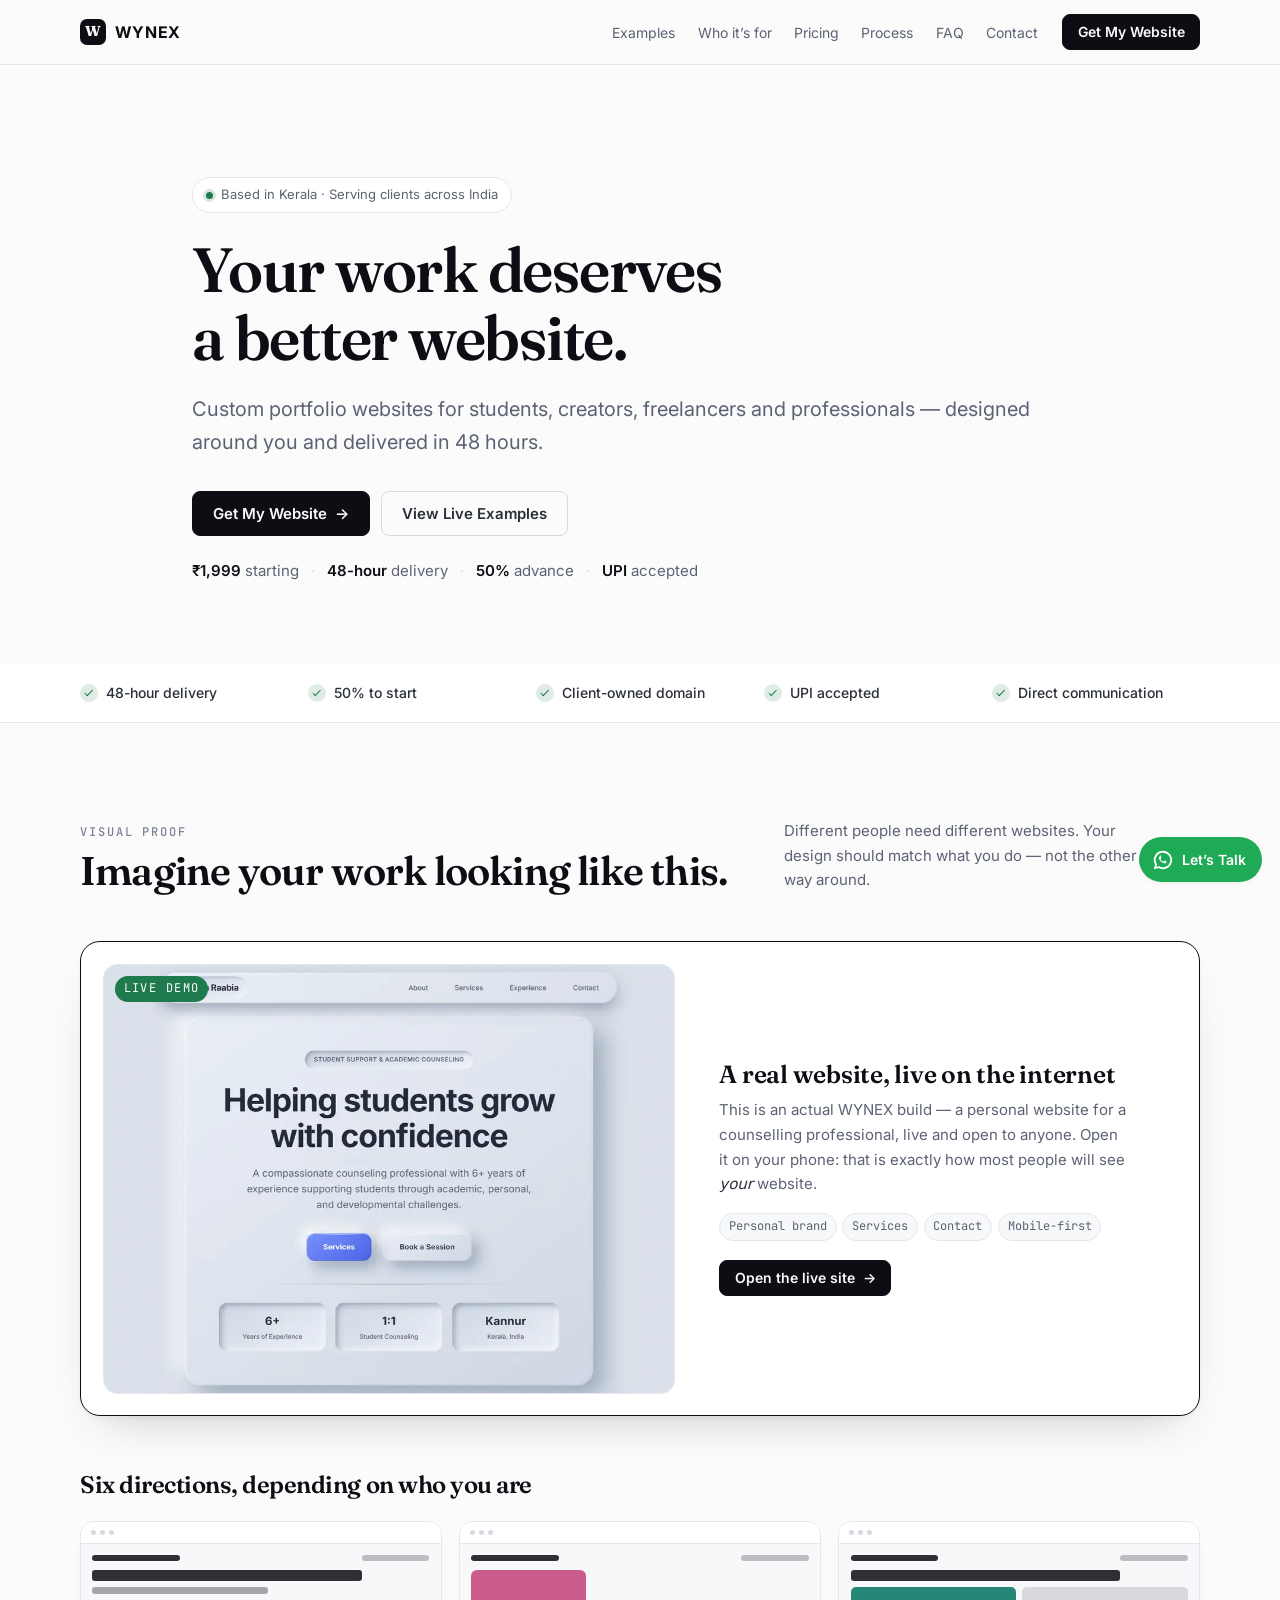
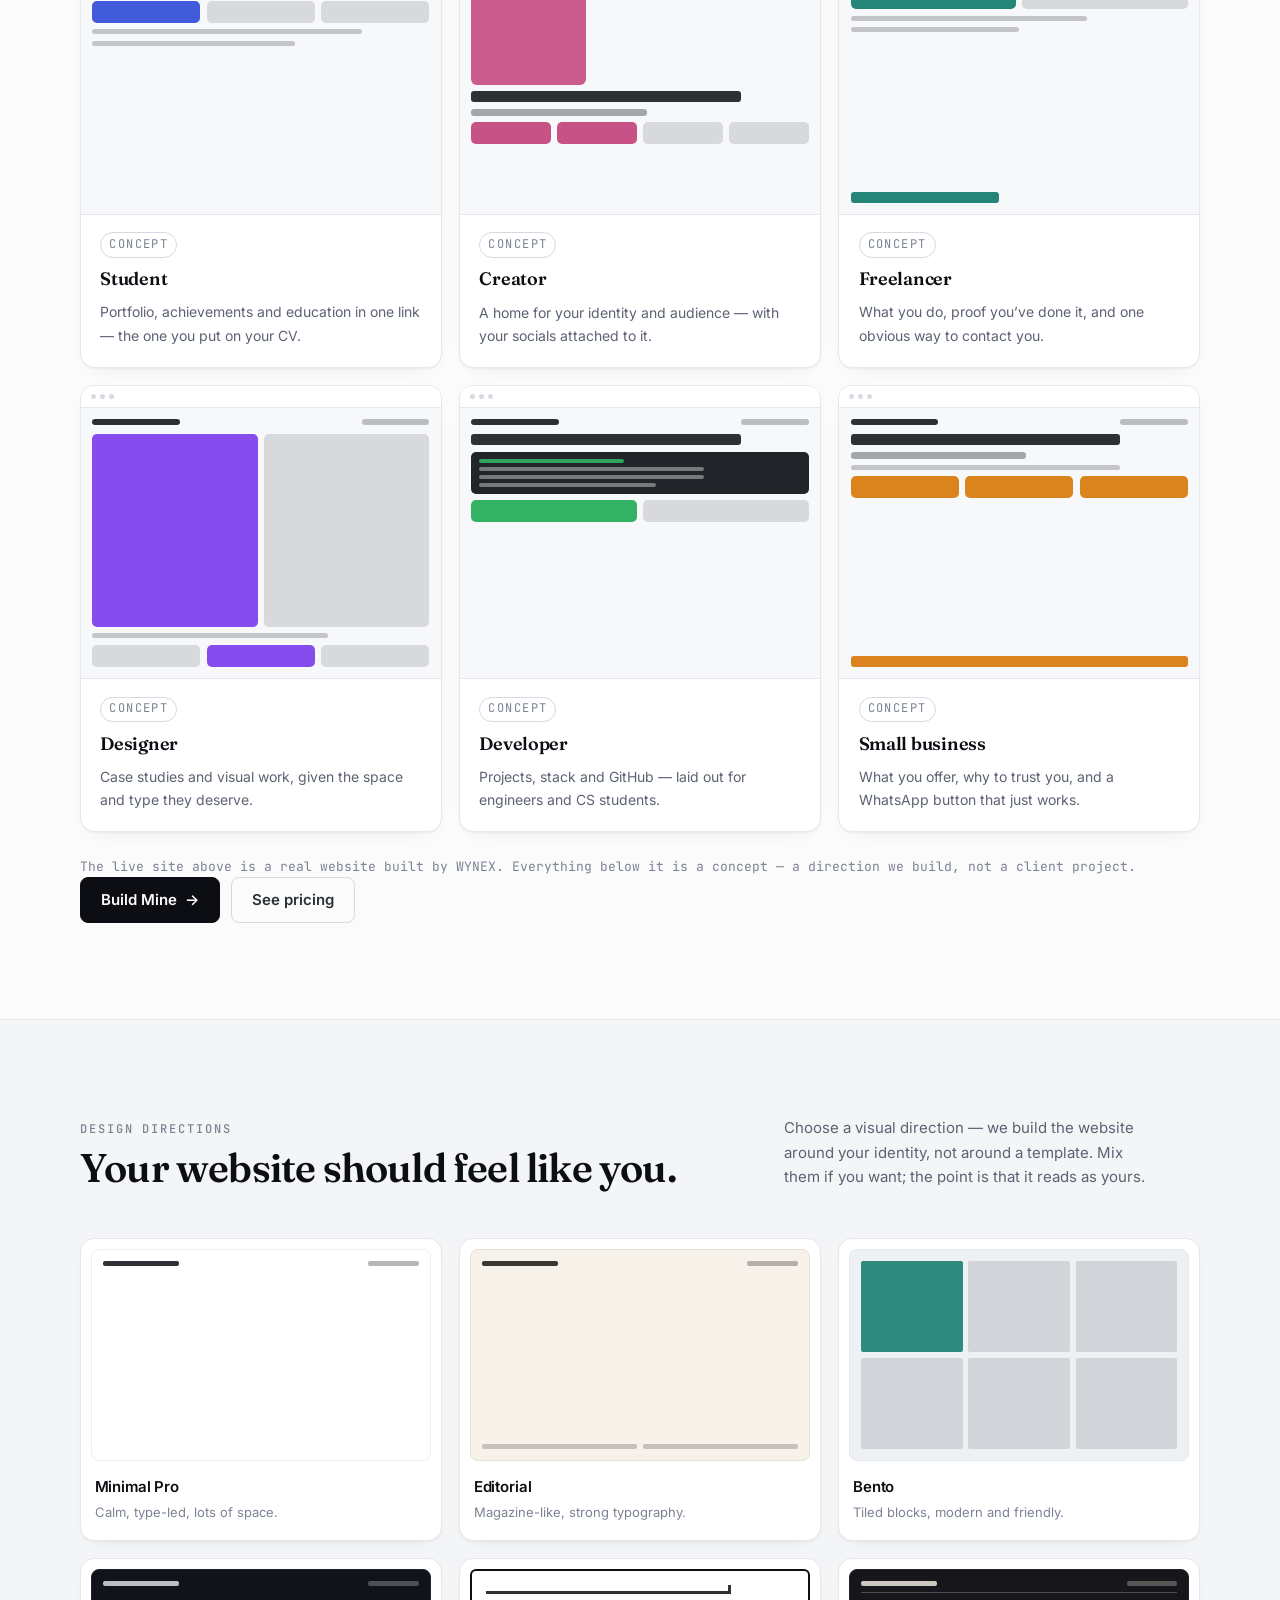
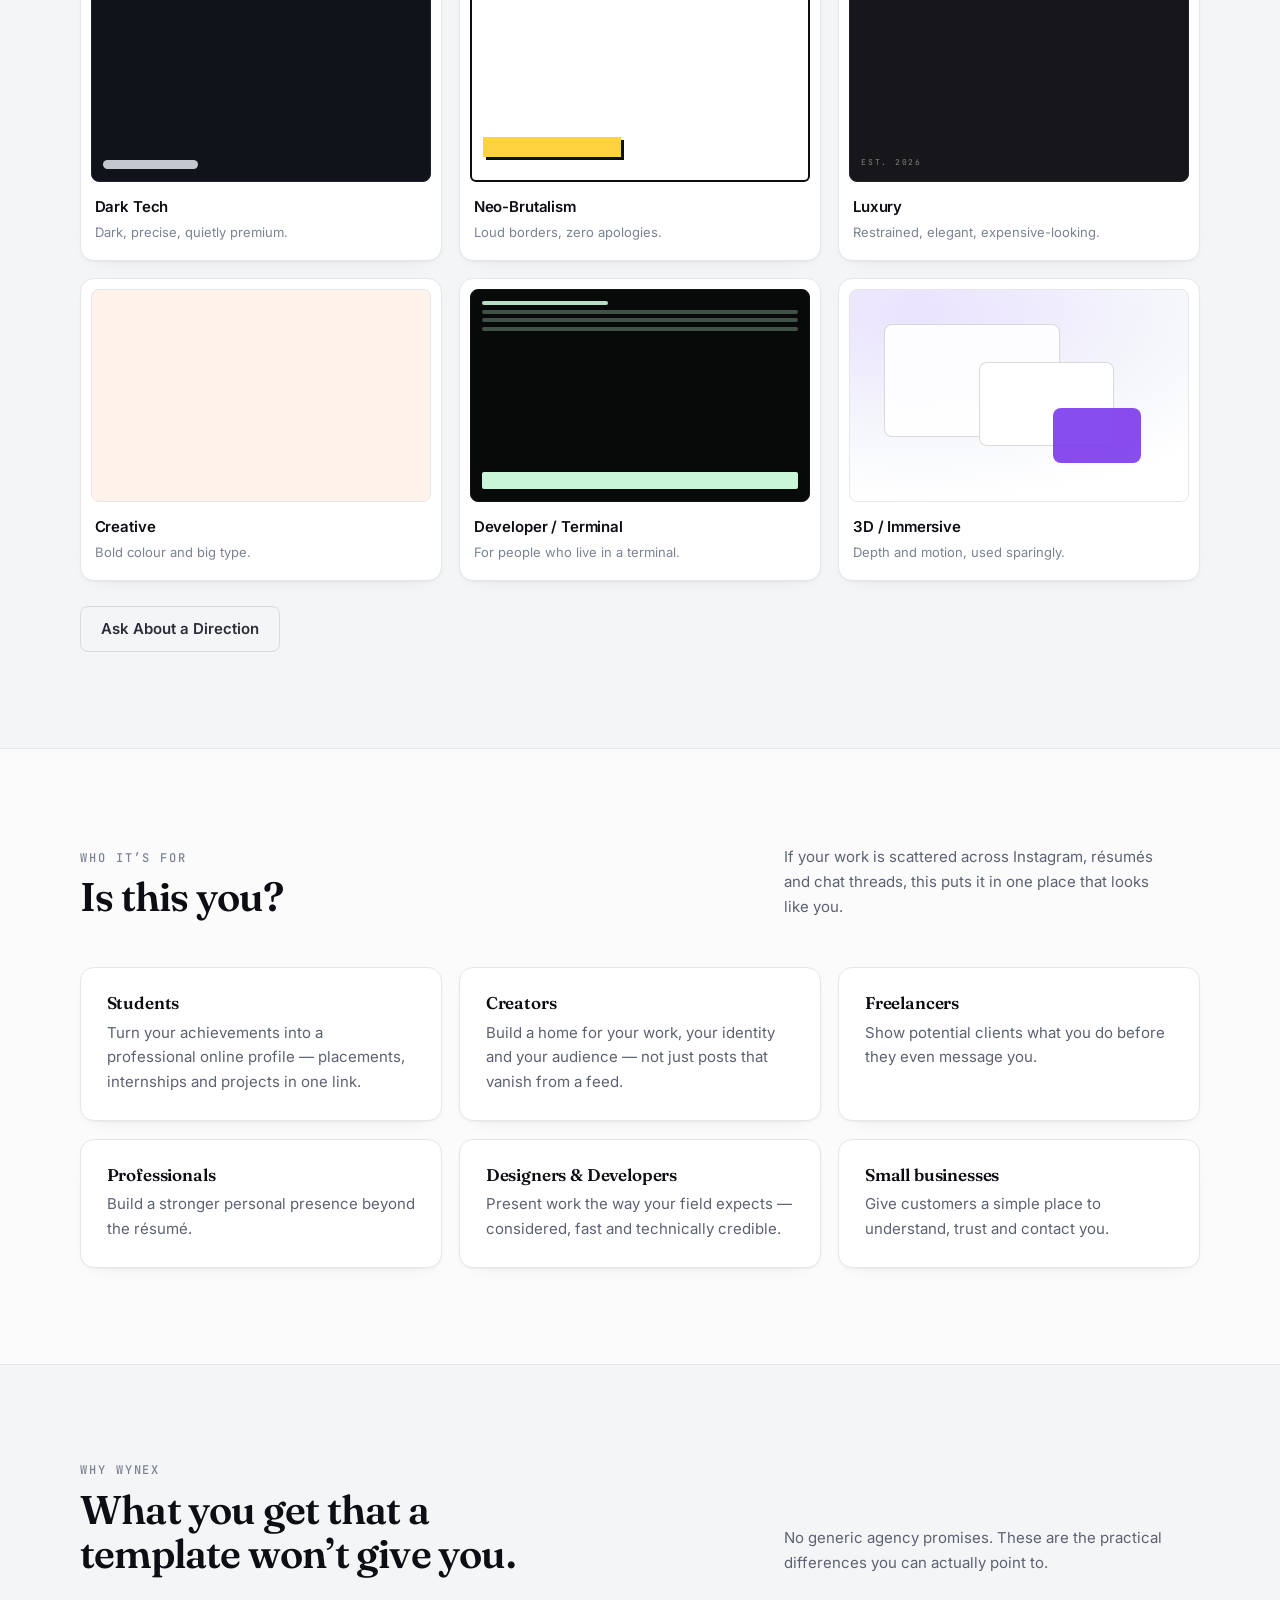
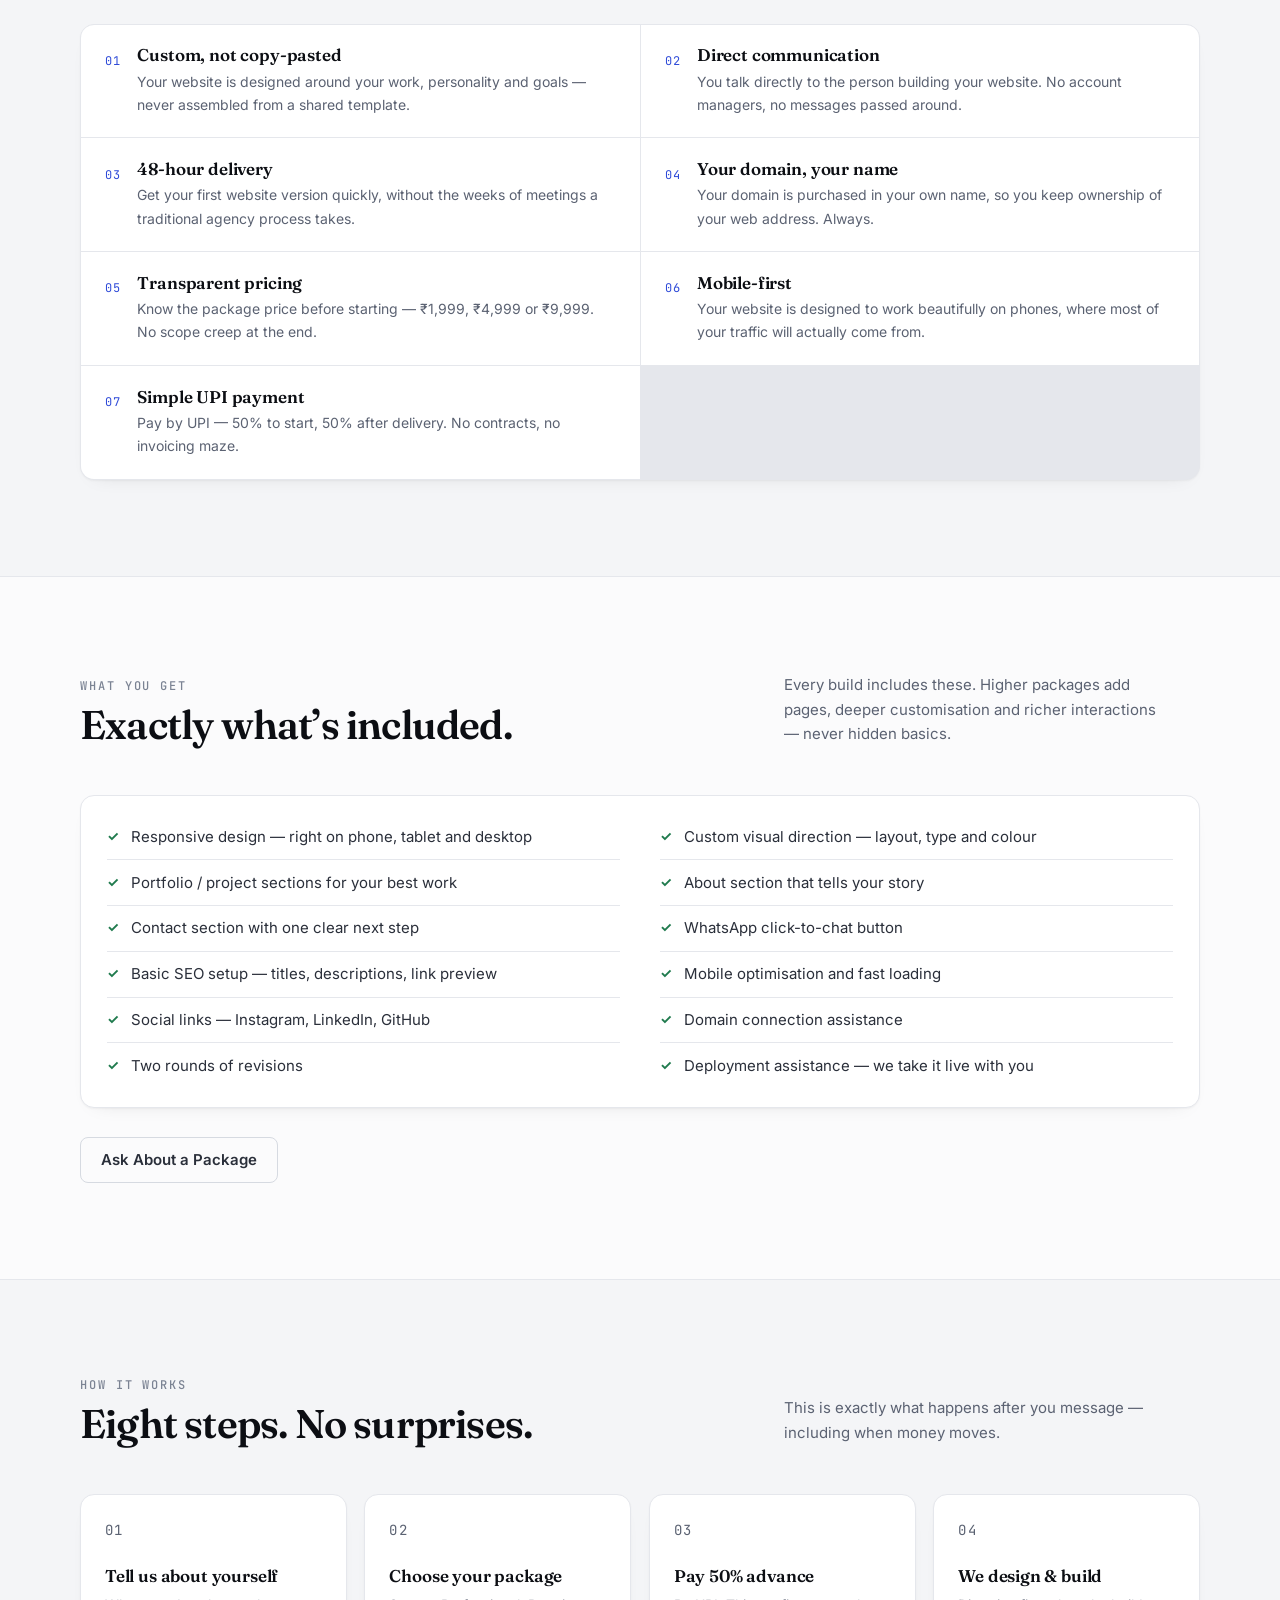
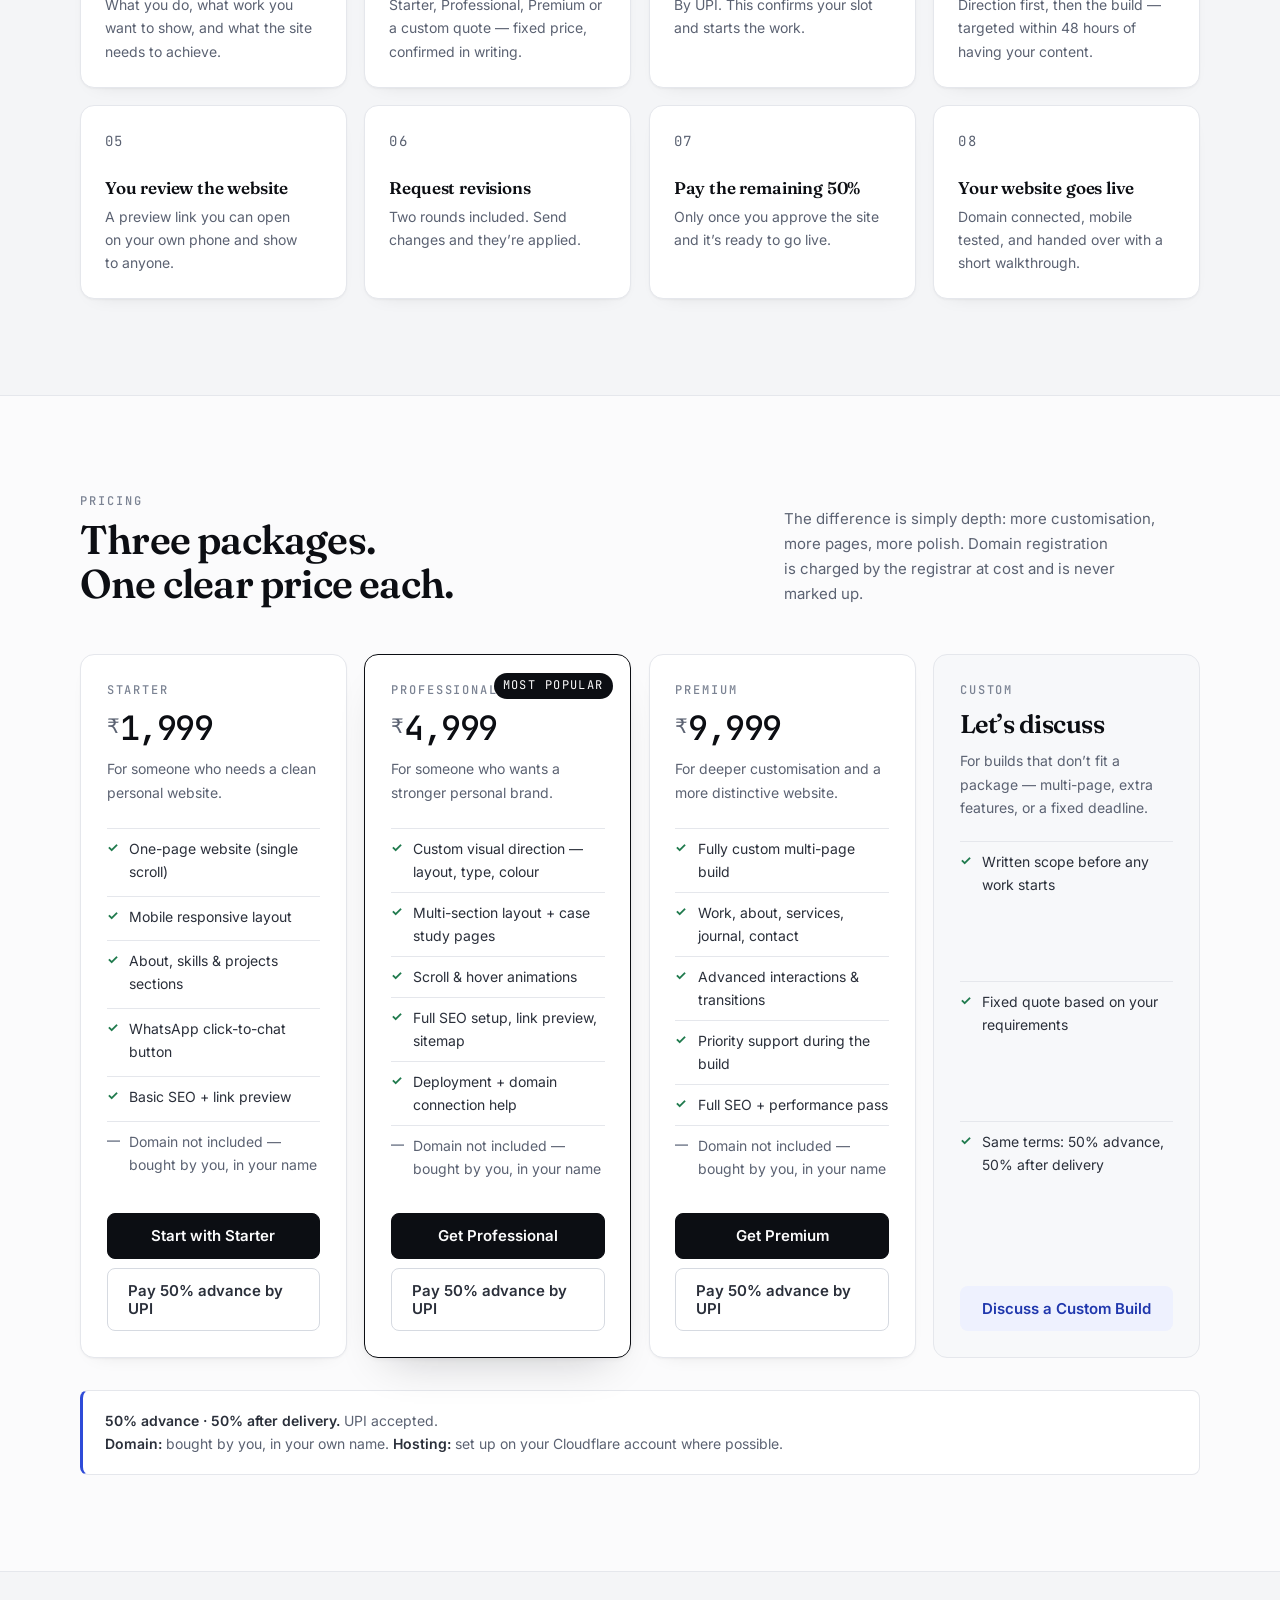
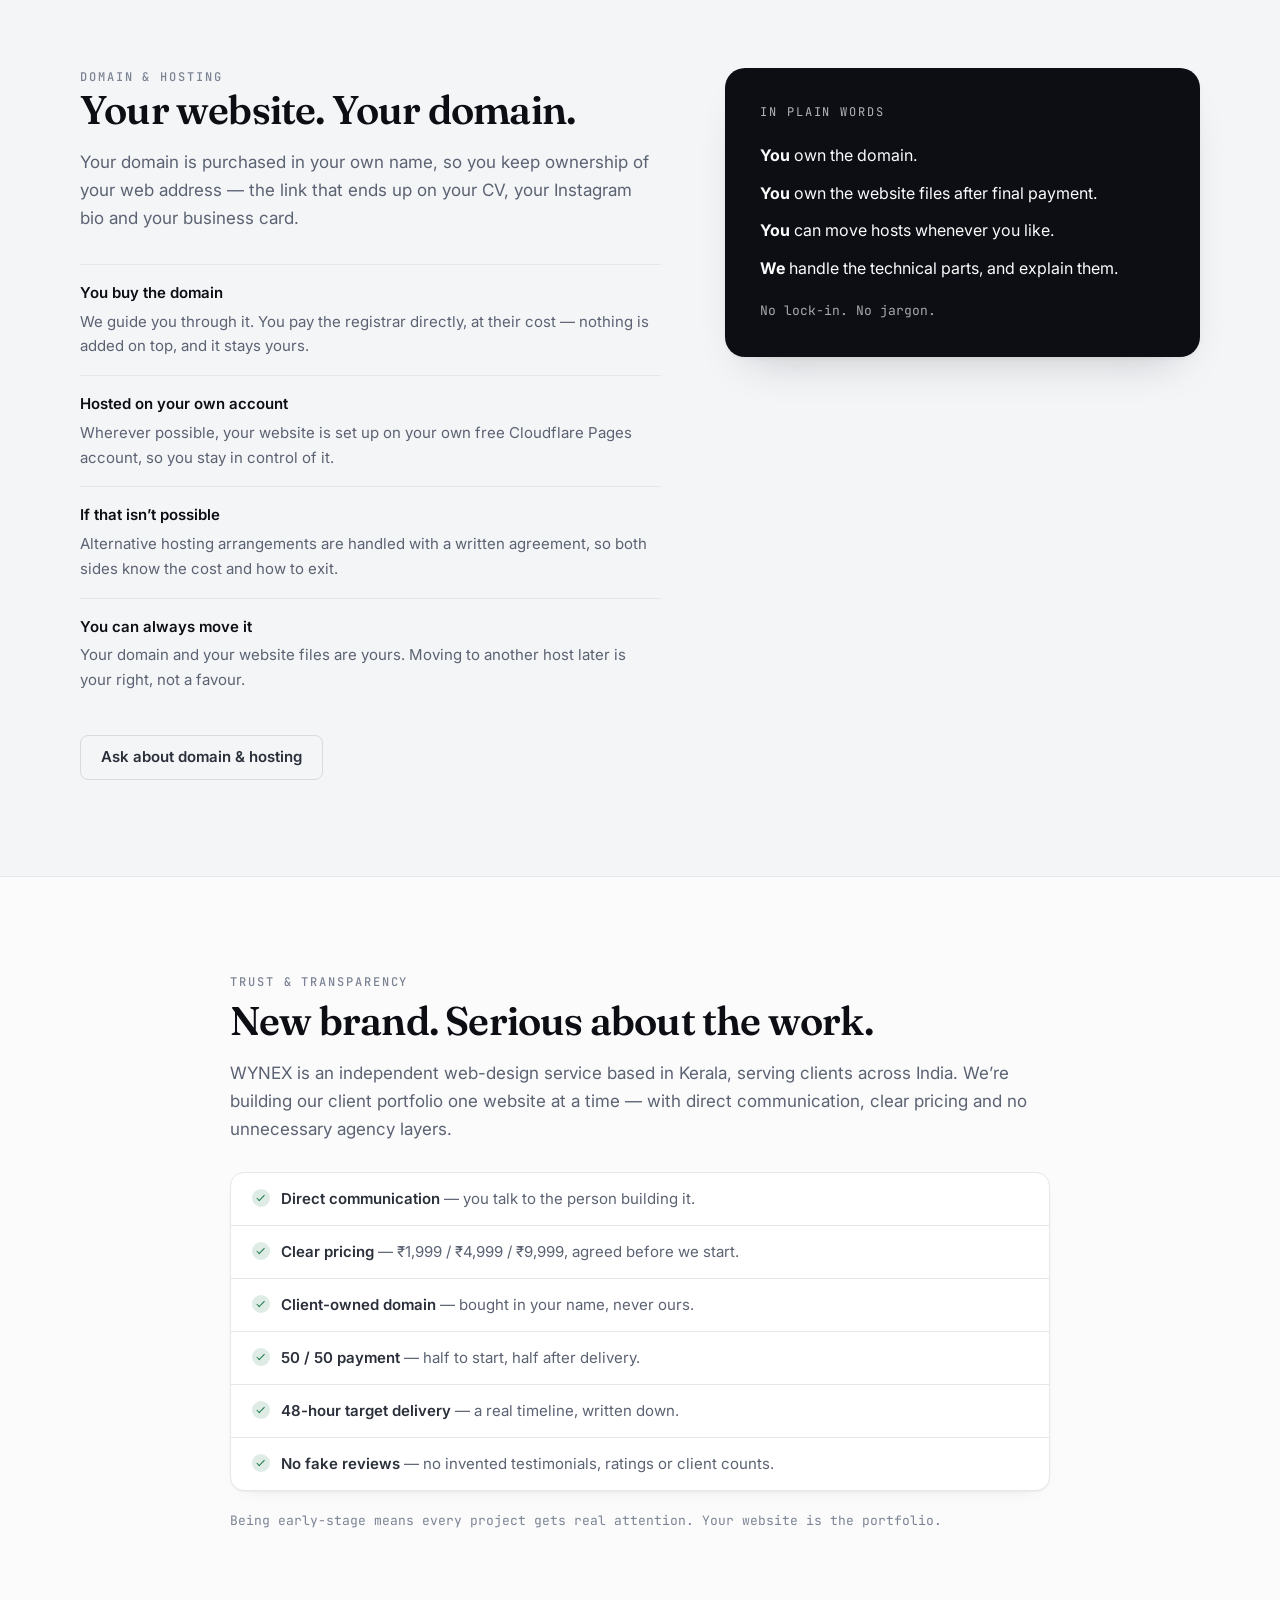
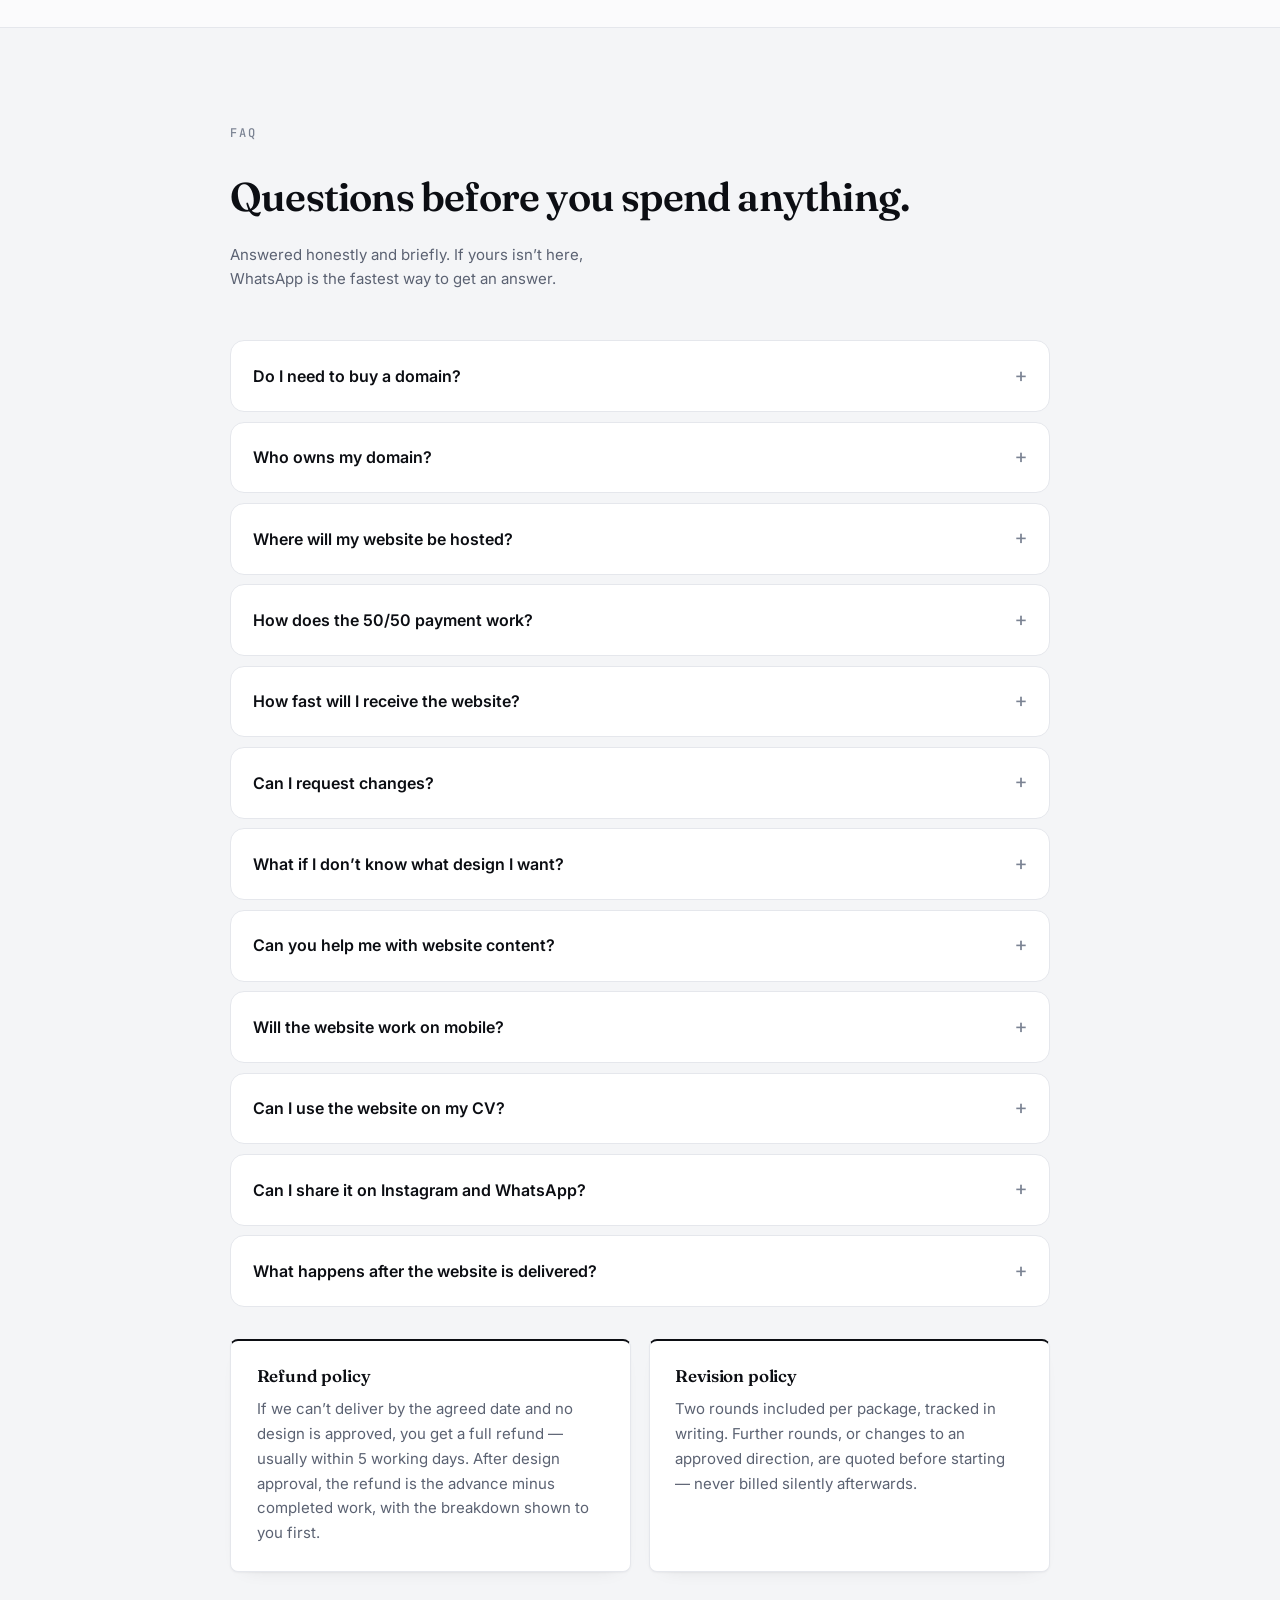
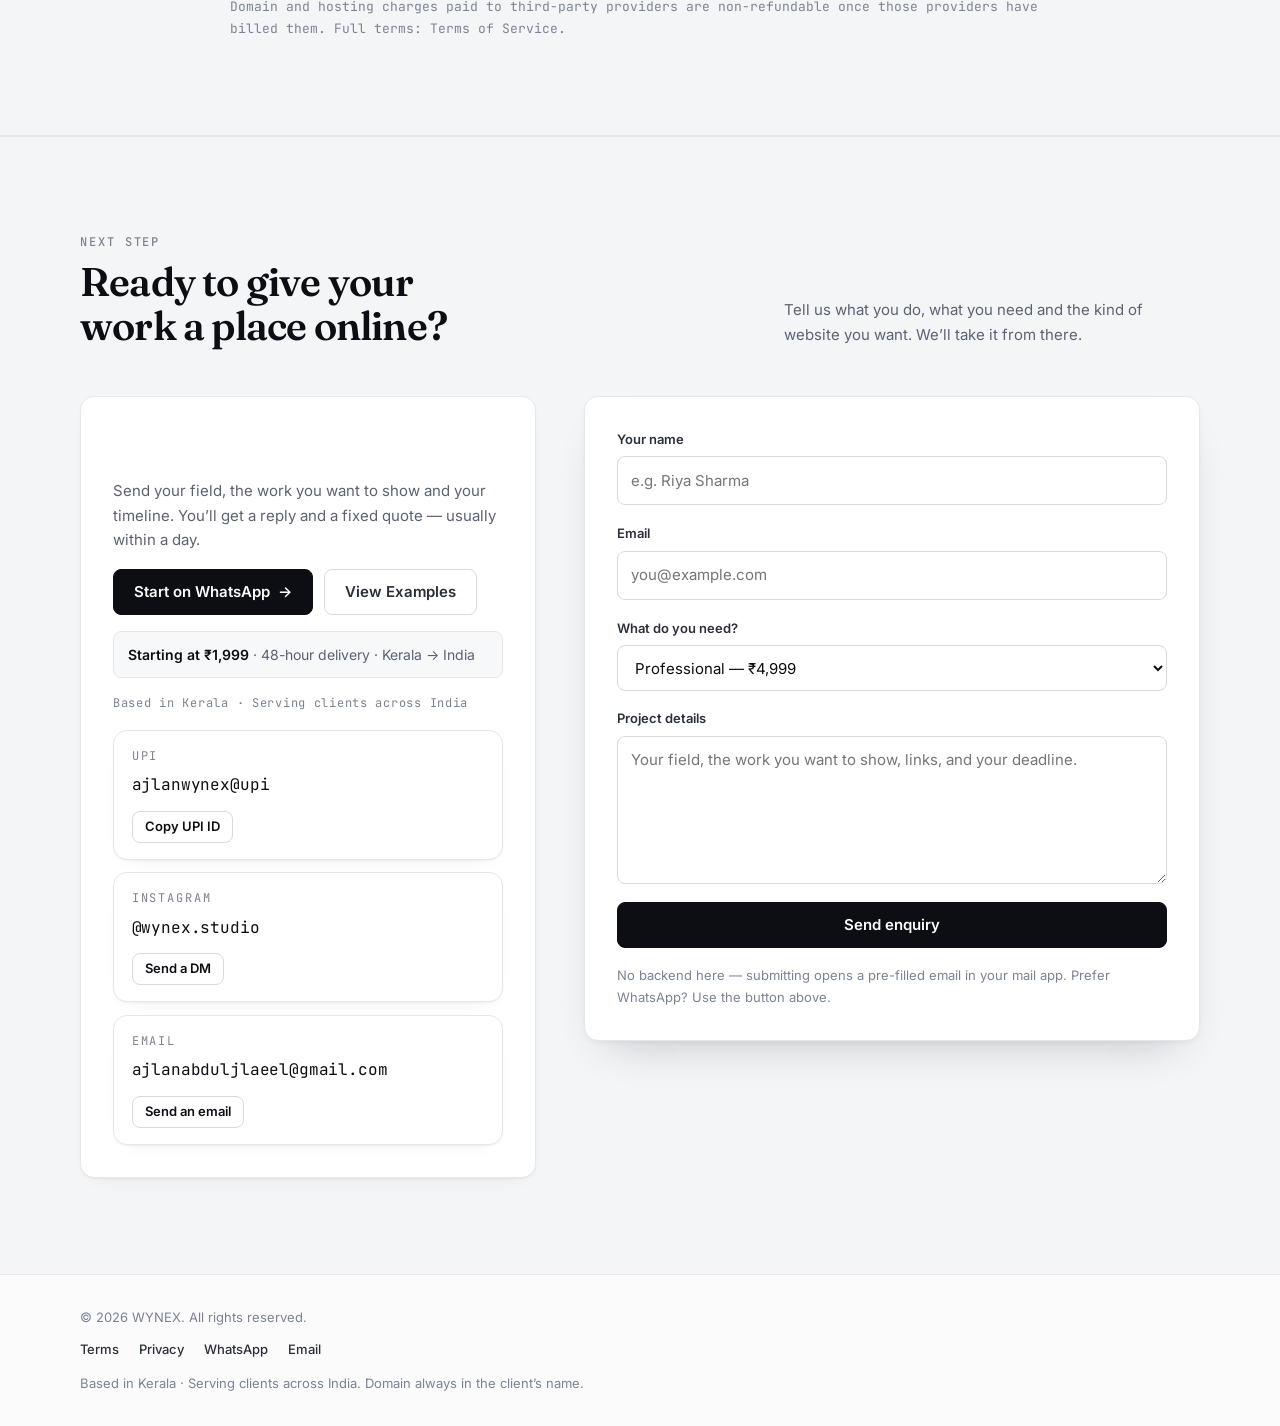
==== commit cda80402: "Refocus landing page on live demo, design directions and honest trust signals - Lead with outcome-fo" ====
--- a/index.html
+++ b/index.html
@@ -9,17 +9,17 @@
      EDIT THESE FOUR VALUES ANYWHERE THEY APPEAR (marked "EDIT"):
        1. WhatsApp number  2. UPI ID  3. Instagram handle  4. Email
      ============================================================ -->
-<title>WYNEX — Custom Portfolio Websites in Kerala &amp; India | Starting ₹1,999, Delivered in 48 Hours</title>
-<meta name="description" content="WYNEX is an independent web-design service based in Kerala, serving clients across India. Custom portfolio websites for students, creators, freelancers, designers, developers, photographers and small businesses. Starting ₹1,999. 48-hour delivery. 50% advance, 50% after delivery. UPI accepted.">
-<meta name="keywords" content="portfolio website India, portfolio website Kerala, personal website India, portfolio website for students, portfolio website for freelancers, portfolio website for creators, custom portfolio website Kerala">
+<title>Custom Portfolio Websites Kerala &amp; India | From ₹1,999 in 48 Hours — WYNEX</title>
+<meta name="description" content="WYNEX builds custom portfolio websites for students, creators, freelancers, designers, developers and professionals in Kerala and across India. From ₹1,999, delivered in 48 hours. 50% advance, UPI accepted. Your domain stays yours.">
+<meta name="keywords" content="portfolio website Kerala, portfolio website India, portfolio website for students, portfolio website for freelancers, portfolio website for creators, personal website Kerala, personal website India, custom portfolio website">
 <meta name="theme-color" content="#fbfbfc" media="(prefers-color-scheme: light)">
 <meta name="theme-color" content="#0c0e13" media="(prefers-color-scheme: dark)">
 <link rel="canonical" href="https://ajlan69.github.io/wynex/">
 
 <meta property="og:type" content="website">
 <meta property="og:site_name" content="WYNEX">
-<meta property="og:title" content="WYNEX — Custom Portfolio Websites. Based in Kerala. Built for India.">
-<meta property="og:description" content="Your work deserves a website that looks as good as your work. Starting ₹1,999. Delivered in 48 hours. 50% advance, UPI accepted.">
+<meta property="og:title" content="Your work deserves a better website. — WYNEX">
+<meta property="og:description" content="Custom portfolio websites for students, creators, freelancers and professionals. Based in Kerala, serving clients across India. From ₹1,999, delivered in 48 hours, 50% advance, UPI accepted.">
 <meta property="og:url" content="https://ajlan69.github.io/wynex/">
 <meta property="og:image" content="https://ajlan69.github.io/wynex/assets/og-image.svg">
 <meta name="twitter:card" content="summary_large_image">
@@ -40,18 +40,59 @@
   "@type": "ProfessionalService",
   "name": "WYNEX",
   "url": "https://ajlan69.github.io/wynex/",
-  "description": "Independent web-design service based in Kerala, India. Custom portfolio websites for students, creators, freelancers, designers, developers, photographers, professionals and small businesses.",
+  "description": "Independent one-person web-design service based in Kerala, India. Custom portfolio and personal websites for students, creators, freelancers, designers, developers, photographers, professionals and small businesses.",
   "areaServed": "IN",
   "availableLanguage": ["en"],
   "priceRange": "₹1999 - ₹9999",
   "email": "ajlanabduljlaeel@gmail.com",
   "sameAs": ["https://instagram.com/wynex.studio"],
-  "openingHours": "Mo-Su",
   "address": {
     "@type": "PostalAddress",
     "addressRegion": "Kerala",
     "addressCountry": "IN"
+  },
+  "hasOfferCatalog": {
+    "@type": "OfferCatalog",
+    "name": "Portfolio website packages",
+    "itemListElement": [
+      { "@type": "Offer", "name": "Starter", "price": "1999", "priceCurrency": "INR" },
+      { "@type": "Offer", "name": "Professional", "price": "4999", "priceCurrency": "INR" },
+      { "@type": "Offer", "name": "Premium", "price": "9999", "priceCurrency": "INR" }
+    ]
   }
+}
+</script>
+
+<script type="application/ld+json">
+{
+  "@context": "https://schema.org",
+  "@type": "FAQPage",
+  "mainEntity": [
+    { "@type": "Question", "name": "Do I need to buy a domain?",
+      "acceptedAnswer": { "@type": "Answer", "text": "Yes, and it is cheap — usually a few hundred rupees a year. WYNEX guides you through buying it in your own name. The registrar charges you directly, and that cost is not part of the package price." } },
+    { "@type": "Question", "name": "Who owns my domain?",
+      "acceptedAnswer": { "@type": "Answer", "text": "You do, completely. It is registered in your name. WYNEX never takes ownership of a client domain and never asks for your registrar password." } },
+    { "@type": "Question", "name": "Where will my website be hosted?",
+      "acceptedAnswer": { "@type": "Answer", "text": "Usually on your own free Cloudflare Pages account, set up with you so you stay in control. If that is not possible, WYNEX hosting can be arranged under a written agreement. You can move your site to another host at any time." } },
+    { "@type": "Question", "name": "How does the 50/50 payment work?",
+      "acceptedAnswer": { "@type": "Answer", "text": "50% advance by UPI confirms your slot and starts the work. The remaining 50% is due only when the website is delivered and live. You never pay the full amount before seeing the result." } },
+    { "@type": "Question", "name": "How fast will I receive the website?",
+      "acceptedAnswer": { "@type": "Answer", "text": "48 hours is the target for a first version, starting once your content and the advance have been received. If gathering content takes longer, the date moves with it and is agreed in writing up front." } },
+    { "@type": "Question", "name": "Can I request changes?",
+      "acceptedAnswer": { "@type": "Answer", "text": "Yes. Two rounds of revisions are included in every package. Changes are collected over WhatsApp or email, consolidated in one message, and tracked so you always know which round you are on." } },
+    { "@type": "Question", "name": "What if I don't know what design I want?",
+      "acceptedAnswer": { "@type": "Answer", "text": "That is the normal starting point. Send your work and a couple of sites you like or dislike. A visual direction is proposed and approved before anything is built." } },
+    { "@type": "Question", "name": "Can you help me with website content?",
+      "acceptedAnswer": { "@type": "Answer", "text": "Yes. Send rough notes, a resume, project lists or voice points, and they get shaped into proper About, project and contact sections. You approve every word before the site goes live." } },
+    { "@type": "Question", "name": "Will the website work on mobile?",
+      "acceptedAnswer": { "@type": "Answer", "text": "Yes. Websites are designed phone-first, because most visitors open the link from Instagram, WhatsApp or LinkedIn on a phone. Layouts are tested on small phones, tablets and desktops." } },
+    { "@type": "Question", "name": "Can I use the website on my CV?",
+      "acceptedAnswer": { "@type": "Answer", "text": "Yes — that is the point of it. One link that works in your CV, email signature and any application form." } },
+    { "@type": "Question", "name": "Can I share it on Instagram and WhatsApp?",
+      "acceptedAnswer": { "@type": "Answer", "text": "Yes. The link preview — the title, description and image shown when a link is shared — is set up, so it looks right in an Instagram bio, a WhatsApp chat, LinkedIn or a direct message." } },
+    { "@type": "Question", "name": "What happens after the website is delivered?",
+      "acceptedAnswer": { "@type": "Answer", "text": "You get the live website plus seven days of free support for bugs and small fixes. After that, further changes are handled as a small one-off quote. Your domain and website files remain yours." } }
+  ]
 }
 </script>
 </head>
@@ -69,17 +110,16 @@
 
     <nav class="nav" id="nav" aria-label="Main">
       <ul class="nav-list">
-        <li><a href="#demos">Examples</a></li>
+        <li><a href="#examples">Examples</a></li>
         <li><a href="#who">Who it&rsquo;s for</a></li>
         <li><a href="#pricing">Pricing</a></li>
         <li><a href="#process">Process</a></li>
-        <li><a href="#ownership">Ownership</a></li>
         <li><a href="#faq">FAQ</a></li>
         <li><a href="#contact">Contact</a></li>
       </ul>
       <!-- EDIT: WhatsApp number -->
       <a class="btn btn-primary btn-sm nav-cta"
-         href="https://wa.me/916238712579?text=Hi%20WYNEX%2C%20I%27d%20like%20to%20get%20a%20website%20built.%20Here%27s%20what%20I%20do%3A%20"
+         href="https://wa.me/916238712579?text=Hi%20WYNEX%21%20I%27m%20interested%20in%20getting%20a%20website.%20I%27d%20like%20to%20know%20which%20package%20would%20suit%20me."
          target="_blank" rel="noopener">Get My Website</a>
     </nav>
 
@@ -98,310 +138,506 @@
   <div class="wrap hero-inner">
     <p class="pill"><span class="dot" aria-hidden="true"></span>Based in Kerala · Serving clients across India</p>
 
-    <h1>Your work deserves a website that looks as good as your work.</h1>
+    <h1>Your work deserves a better website.</h1>
 
     <p class="lead">Custom portfolio websites for students, creators, freelancers and professionals — designed around you and delivered in 48 hours.</p>
 
     <div class="btn-row">
-      <a class="btn btn-primary" href="https://wa.me/916238712579?text=Hi%20WYNEX%2C%20I%20want%20a%20website%20for%20my%20work.%20I%20do%20%5Byour%20field%5D%20and%20I%27m%20interested%20in%20the%20%5BStarter%20%2F%20Professional%20%2F%20Premium%5D%20package." target="_blank" rel="noopener"><!-- EDIT: WhatsApp number -->Get My Website <span aria-hidden="true">→</span></a>
-      <a class="btn btn-ghost" href="#demos">View Live Examples</a>
+      <!-- EDIT: WhatsApp number -->
+      <a class="btn btn-primary" href="https://wa.me/916238712579?text=Hi%20WYNEX%21%20I%20want%20a%20website%20for%20my%20work.%20I%27m%20interested%20in%20the%20%5BStarter%20%2F%20Professional%20%2F%20Premium%5D%20package.%20Here%27s%20what%20I%20do%3A%20"
+         target="_blank" rel="noopener">Get My Website <span aria-hidden="true">&rarr;</span></a>
+      <a class="btn btn-ghost" href="#examples">View Live Examples</a>
     </div>
 
-    <ul class="facts" aria-label="Key facts">
-      <li><strong>₹1,999</strong><span>Starting price</span></li>
-      <li><strong>48 hours</strong><span>Targeted delivery</span></li>
-      <li><strong>50% advance</strong><span>Rest after delivery</span></li>
-      <li><strong>UPI accepted</strong><span>Simple, direct payment</span></li>
+    <p class="hero-micro">
+      <strong>₹1,999</strong> starting <span aria-hidden="true">·</span>
+      <strong>48-hour</strong> delivery <span aria-hidden="true">·</span>
+      <strong>50%</strong> advance <span aria-hidden="true">·</span>
+      <strong>UPI</strong> accepted
+    </p>
+  </div>
+</section>
+
+<!-- ================= 3. MICRO TRUST BAR (real claims only) ================= -->
+<section class="trustbar" aria-label="What you get, in short">
+  <div class="wrap">
+    <ul class="trustbar-list">
+      <li><span class="tick" aria-hidden="true"></span>48-hour delivery</li>
+      <li><span class="tick" aria-hidden="true"></span>50% to start</li>
+      <li><span class="tick" aria-hidden="true"></span>Client-owned domain</li>
+      <li><span class="tick" aria-hidden="true"></span>UPI accepted</li>
+      <li><span class="tick" aria-hidden="true"></span>Direct communication</li>
     </ul>
   </div>
 </section>
 
-<!-- ================= 3. TRUST SIGNALS (no fake claims) ================= -->
-<section class="trust-strip" aria-label="How WYNEX works">
-  <div class="wrap trust-strip-inner">
-    <p class="trust-strip-label">One person. Direct communication. No middlemen.</p>
-    <ul class="trust-items">
-      <li><strong>Custom-built</strong><span>Designed around you — not a template</span></li>
-      <li><strong>Your domain</strong><span>Purchased in your own name</span></li>
-      <li><strong>Clear pricing</strong><span>Know the price before starting</span></li>
-      <li><strong>Direct contact</strong><span>You talk to the person building it</span></li>
-    </ul>
-  </div>
-</section>
-
-<!-- ================= 4. LIVE DEMOS / SHOWCASE ================= -->
-<section class="section" id="demos">
+<!-- ================= 4. LIVE DEMOS / VISUAL PROOF ================= -->
+<section class="section" id="examples">
   <div class="wrap">
     <header class="sec-head">
       <div>
-        <p class="kicker">Live examples</p>
-        <h2>What could <em>your</em> website look like?</h2>
+        <p class="kicker">Visual proof</p>
+        <h2>Imagine your work looking like this.</h2>
       </div>
-      <p class="sec-head-note">One real live site built by WYNEX, plus concept directions showing how different fields could look. Open the live one on your phone — that speed and feel is what you&rsquo;re buying.</p>
+      <p class="sec-head-note">Different people need different websites. Your design should match what you do — not the other way around.</p>
     </header>
 
-    <ul class="demos demos-featured">
-      <li class="demo demo-live">
-        <a href="https://adeela.vercel.app/" target="_blank" rel="noopener" aria-label="Live demo website by WYNEX — opens in a new tab">
-          <span class="demo-thumb demo-thumb-live" aria-hidden="true">
-            <span class="demo-badge-live">Live demo</span>
-            <img src="assets/img/demo-personal.svg" width="800" height="600" loading="lazy" decoding="async" alt="">
+    <!-- Real, live WYNEX build. Labelled as a demo, never as a client. -->
+    <article class="showcase">
+      <a class="showcase-media" href="https://adeela.vercel.app/" target="_blank" rel="noopener"
+         aria-label="Open the live WYNEX demo website in a new tab">
+        <img src="assets/img/demo-live-960.webp"
+             srcset="assets/img/demo-live-480.webp 480w, assets/img/demo-live-960.webp 960w"
+             sizes="(max-width: 860px) 92vw, 620px"
+             width="960" height="720" loading="lazy" decoding="async"
+             alt="Screenshot of a live personal website built by WYNEX for a counselling professional: hero headline, about section and services, shown in a desktop browser.">
+        <span class="showcase-flag" aria-hidden="true">Live demo</span>
+      </a>
+      <div class="showcase-body">
+        <h3>A real website, live on the internet</h3>
+        <p>This is an actual WYNEX build — a personal website for a counselling professional, live and open to anyone. Open it on your phone: that is exactly how most people will see <em>your</em> website.</p>
+        <ul class="tag-row">
+          <li>Personal brand</li>
+          <li>Services</li>
+          <li>Contact</li>
+          <li>Mobile-first</li>
+        </ul>
+        <a class="btn btn-primary btn-sm" href="https://adeela.vercel.app/" target="_blank" rel="noopener">Open the live site <span aria-hidden="true">&rarr;</span></a>
+      </div>
+    </article>
+
+    <h3 class="sub-h">Six directions, depending on who you are</h3>
+
+    <ul class="concepts">
+      <li class="concept">
+        <span class="pv pv--student" aria-hidden="true">
+          <span class="pv-top"><i></i><i></i><i></i></span>
+          <span class="pv-canvas">
+            <span class="pv-nav"><b></b><i></i></span>
+            <span class="pv-t1"></span><span class="pv-t2"></span>
+            <span class="pv-g3"><i class="on"></i><i></i><i></i></span>
+            <span class="pv-ln w80"></span><span class="pv-ln w60"></span>
           </span>
-          <span class="demo-body">
-            <span class="demo-title">Personal portfolio — live</span>
-            <span class="demo-desc">A real website built by WYNEX, live on the web right now. Open it on your phone to feel the speed and layout.</span>
-            <span class="demo-tags"><i>Live site</i><i>Mobile-first</i><i>Built by WYNEX</i></span>
+        </span>
+        <div class="concept-body">
+          <p class="tag">Concept</p>
+          <h4>Student</h4>
+          <p>Portfolio, achievements and education in one link — the one you put on your CV.</p>
+        </div>
+      </li>
+
+      <li class="concept">
+        <span class="pv pv--creator" aria-hidden="true">
+          <span class="pv-top"><i></i><i></i><i></i></span>
+          <span class="pv-canvas">
+            <span class="pv-nav"><b></b><i></i></span>
+            <span class="pv-sq"></span>
+            <span class="pv-t1"></span><span class="pv-t2"></span>
+            <span class="pv-g4"><i class="on"></i><i class="on"></i><i></i><i></i></span>
           </span>
-          <span class="demo-go">Open live site <span aria-hidden="true">↗</span></span>
-        </a>
-      </li>
-      <li class="demo">
-        <a href="#" data-demo-placeholder aria-label="Student and developer portfolio concept — preview coming soon">
-          <span class="demo-thumb" aria-hidden="true">
-            <span class="demo-badge">Concept</span>
-            <img src="assets/img/demo-developer.svg" width="800" height="600" loading="lazy" decoding="async" alt="">
+        </span>
+        <div class="concept-body">
+          <p class="tag">Concept</p>
+          <h4>Creator</h4>
+          <p>A home for your identity and audience — with your socials attached to it.</p>
+        </div>
+      </li>
+
+      <li class="concept">
+        <span class="pv pv--freelancer" aria-hidden="true">
+          <span class="pv-top"><i></i><i></i><i></i></span>
+          <span class="pv-canvas">
+            <span class="pv-nav"><b></b><i></i></span>
+            <span class="pv-t1"></span>
+            <span class="pv-g2"><i class="on"></i><i></i></span>
+            <span class="pv-ln w70"></span><span class="pv-ln w50"></span>
+            <span class="pv-cta"></span>
           </span>
-          <span class="demo-body">
-            <span class="demo-title">Student / Developer</span>
-            <span class="demo-desc">Skills, projects and links laid out for students and engineers. Stand out beyond your resume.</span>
-            <span class="demo-tags"><i>Concept</i><i>Projects</i><i>Skills</i></span>
+        </span>
+        <div class="concept-body">
+          <p class="tag">Concept</p>
+          <h4>Freelancer</h4>
+          <p>What you do, proof you&rsquo;ve done it, and one obvious way to contact you.</p>
+        </div>
+      </li>
+
+      <li class="concept">
+        <span class="pv pv--designer" aria-hidden="true">
+          <span class="pv-top"><i></i><i></i><i></i></span>
+          <span class="pv-canvas">
+            <span class="pv-nav"><b></b><i></i></span>
+            <span class="pv-g2 tall"><i class="on"></i><i></i></span>
+            <span class="pv-ln w70"></span>
+            <span class="pv-g3"><i></i><i class="on"></i><i></i></span>
           </span>
-          <span class="demo-go">Preview soon <span aria-hidden="true">↗</span></span>
-        </a>
-      </li>
-      <li class="demo">
-        <a href="#" data-demo-placeholder aria-label="Designer and photographer portfolio concept — preview coming soon">
-          <span class="demo-thumb" aria-hidden="true">
-            <span class="demo-badge">Concept</span>
-            <img src="assets/img/demo-creative.svg" width="800" height="600" loading="lazy" decoding="async" alt="">
+        </span>
+        <div class="concept-body">
+          <p class="tag">Concept</p>
+          <h4>Designer</h4>
+          <p>Case studies and visual work, given the space and type they deserve.</p>
+        </div>
+      </li>
+
+      <li class="concept">
+        <span class="pv pv--developer" aria-hidden="true">
+          <span class="pv-top"><i></i><i></i><i></i></span>
+          <span class="pv-canvas">
+            <span class="pv-nav"><b></b><i></i></span>
+            <span class="pv-t1"></span>
+            <span class="pv-code"><i></i><i></i><i></i><i></i></span>
+            <span class="pv-g2"><i class="on"></i><i></i></span>
           </span>
-          <span class="demo-body">
-            <span class="demo-title">Designer / Photographer</span>
-            <span class="demo-desc">Image-forward layout with full galleries for visual work. Made to look as good as your work does.</span>
-            <span class="demo-tags"><i>Concept</i><i>Gallery</i><i>Case studies</i></span>
+        </span>
+        <div class="concept-body">
+          <p class="tag">Concept</p>
+          <h4>Developer</h4>
+          <p>Projects, stack and GitHub — laid out for engineers and CS students.</p>
+        </div>
+      </li>
+
+      <li class="concept">
+        <span class="pv pv--business" aria-hidden="true">
+          <span class="pv-top"><i></i><i></i><i></i></span>
+          <span class="pv-canvas">
+            <span class="pv-nav"><b></b><i></i></span>
+            <span class="pv-t1"></span><span class="pv-t2"></span>
+            <span class="pv-ln w80"></span>
+            <span class="pv-g3"><i class="on"></i><i class="on"></i><i class="on"></i></span>
+            <span class="pv-cta wide"></span>
           </span>
-          <span class="demo-go">Preview soon <span aria-hidden="true">↗</span></span>
-        </a>
-      </li>
-      <li class="demo">
-        <a href="#" data-demo-placeholder aria-label="Freelancer and small business website concept — preview coming soon">
-          <span class="demo-thumb" aria-hidden="true">
-            <span class="demo-badge">Concept</span>
-            <img src="assets/img/demo-personal.svg" width="800" height="600" loading="lazy" decoding="async" alt="">
-          </span>
-          <span class="demo-body">
-            <span class="demo-title">Freelancer / Small business</span>
-            <span class="demo-desc">Story-led page with services and a clear contact step. One place for customers to trust and reach you.</span>
-            <span class="demo-tags"><i>Concept</i><i>Services</i><i>Contact</i></span>
-          </span>
-          <span class="demo-go">Preview soon <span aria-hidden="true">↗</span></span>
-        </a>
+        </span>
+        <div class="concept-body">
+          <p class="tag">Concept</p>
+          <h4>Small business</h4>
+          <p>What you offer, why to trust you, and a WhatsApp button that just works.</p>
+        </div>
       </li>
     </ul>
-    <p class="fine">Concepts are sample directions, not client projects. The live demo above is a real site built by WYNEX.</p>
-    <div class="btn-row demo-cta">
-      <a class="btn btn-primary" href="https://wa.me/916238712579?text=Hi%20WYNEX%2C%20I%20saw%20your%20examples.%20I%27d%20like%20something%20like%20this%20for%20my%20work." target="_blank" rel="noopener"><!-- EDIT: WhatsApp number -->Let&rsquo;s build mine <span aria-hidden="true">→</span></a>
+
+    <p class="fine">The live site above is a real website built by WYNEX. Everything below it is a concept — a direction we build, not a client project.</p>
+
+    <div class="btn-row">
+      <!-- EDIT: WhatsApp number -->
+      <a class="btn btn-primary" href="https://wa.me/916238712579?text=Hi%20WYNEX%21%20I%20saw%20the%20examples%20and%20I%27d%20like%20one%20of%20these%20directions%20for%20my%20work."
+         target="_blank" rel="noopener">Build Mine <span aria-hidden="true">&rarr;</span></a>
       <a class="btn btn-ghost" href="#pricing">See pricing</a>
     </div>
   </div>
 </section>
 
-<!-- ================= 5. WHO WYNEX IS FOR ================= -->
-<section class="section section-alt" id="who">
+<!-- ================= 5. DESIGN DIRECTIONS (selling point) ================= -->
+<section class="section section-alt" id="themes">
+  <div class="wrap">
+    <header class="sec-head">
+      <div>
+        <p class="kicker">Design directions</p>
+        <h2>Your website should feel like you.</h2>
+      </div>
+      <p class="sec-head-note">Choose a visual direction — we build the website around your identity, not around a template. Mix them if you want; the point is that it reads as yours.</p>
+    </header>
+
+    <ul class="themes">
+      <li class="theme">
+        <span class="theme-art t-minimal" aria-hidden="true">
+          <span class="t-nav"><b></b><i></i></span>
+          <span class="t-t1"></span><span class="t-t2"></span>
+          <span class="t-ln"></span>
+        </span>
+        <b class="theme-name">Minimal Pro</b>
+        <span class="theme-desc">Calm, type-led, lots of space.</span>
+      </li>
+
+      <li class="theme">
+        <span class="theme-art t-editorial" aria-hidden="true">
+          <span class="t-nav"><b></b><i></i></span>
+          <span class="t-drop"></span>
+          <span class="t-cols"><i></i><i></i></span>
+        </span>
+        <b class="theme-name">Editorial</b>
+        <span class="theme-desc">Magazine-like, strong typography.</span>
+      </li>
+
+      <li class="theme">
+        <span class="theme-art t-bento" aria-hidden="true">
+          <span class="t-bento-grid"><i></i><i></i><i></i><i></i><i></i><i></i></span>
+        </span>
+        <b class="theme-name">Bento</b>
+        <span class="theme-desc">Tiled blocks, modern and friendly.</span>
+      </li>
+
+      <li class="theme">
+        <span class="theme-art t-dark" aria-hidden="true">
+          <span class="t-nav"><b></b><i></i></span>
+          <span class="t-t1"></span><span class="t-t2"></span>
+          <span class="t-chip"></span>
+        </span>
+        <b class="theme-name">Dark Tech</b>
+        <span class="theme-desc">Dark, precise, quietly premium.</span>
+      </li>
+
+      <li class="theme">
+        <span class="theme-art t-brutal" aria-hidden="true">
+          <span class="t-t1"></span>
+          <span class="t-block"></span>
+          <span class="t-t2"></span>
+        </span>
+        <b class="theme-name">Neo-Brutalism</b>
+        <span class="theme-desc">Loud borders, zero apologies.</span>
+      </li>
+
+      <li class="theme">
+        <span class="theme-art t-luxury" aria-hidden="true">
+          <span class="t-nav"><b></b><i></i></span>
+          <span class="t-rule"></span>
+          <span class="t-t1"></span>
+          <span class="t-caps">EST. 2026</span>
+        </span>
+        <b class="theme-name">Luxury</b>
+        <span class="theme-desc">Restrained, elegant, expensive-looking.</span>
+      </li>
+
+      <li class="theme">
+        <span class="theme-art t-creative" aria-hidden="true">
+          <span class="t-circle"></span>
+          <span class="t-t1"></span>
+          <span class="t-block"></span>
+        </span>
+        <b class="theme-name">Creative</b>
+        <span class="theme-desc">Bold colour and big type.</span>
+      </li>
+
+      <li class="theme">
+        <span class="theme-art t-terminal" aria-hidden="true">
+          <span class="t-term"><i class="on"></i><i></i><i></i><i></i></span>
+          <span class="t-prompt"><b>&gt;_</b></span>
+        </span>
+        <b class="theme-name">Developer / Terminal</b>
+        <span class="theme-desc">For people who live in a terminal.</span>
+      </li>
+
+      <li class="theme">
+        <span class="theme-art t-immersive" aria-hidden="true">
+          <span class="t-card a"></span>
+          <span class="t-card b"></span>
+          <span class="t-card c"></span>
+        </span>
+        <b class="theme-name">3D / Immersive</b>
+        <span class="theme-desc">Depth and motion, used sparingly.</span>
+      </li>
+    </ul>
+
+    <div class="btn-row themes-cta">
+      <!-- EDIT: WhatsApp number -->
+      <a class="btn btn-ghost" href="https://wa.me/916238712579?text=Hi%20WYNEX%21%20I%20like%20one%20of%20the%20design%20directions.%20Can%20you%20show%20me%20more%20examples%3F"
+         target="_blank" rel="noopener">Ask About a Direction</a>
+    </div>
+  </div>
+</section>
+
+<!-- ================= 6. WHO WYNEX IS FOR ================= -->
+<section class="section" id="who">
   <div class="wrap">
     <header class="sec-head">
       <div>
         <p class="kicker">Who it&rsquo;s for</p>
-        <h2>Is this for you?</h2>
+        <h2>Is this you?</h2>
       </div>
-      <p class="sec-head-note">If your work lives scattered across Instagram, resumes and chat threads — you need one place that shows it properly.</p>
+      <p class="sec-head-note">If your work is scattered across Instagram, résumés and chat threads, this puts it in one place that looks like you.</p>
     </header>
 
     <ul class="cards who-grid">
       <li class="card">
         <h3>Students</h3>
-        <p>Stand out beyond your resume. Send one link with placements, internships and projects.</p>
+        <p>Turn your achievements into a professional online profile — placements, internships and projects in one link.</p>
       </li>
       <li class="card">
         <h3>Creators</h3>
-        <p>Turn your work into a professional home online — not just posts that disappear in a feed.</p>
+        <p>Build a home for your work, your identity and your audience — not just posts that vanish from a feed.</p>
       </li>
       <li class="card">
         <h3>Freelancers</h3>
-        <p>Give potential clients one place to understand what you do, see proof, and contact you.</p>
+        <p>Show potential clients what you do before they even message you.</p>
+      </li>
+      <li class="card">
+        <h3>Professionals</h3>
+        <p>Build a stronger personal presence beyond the résumé.</p>
       </li>
       <li class="card">
         <h3>Designers &amp; Developers</h3>
-        <p>Show projects, process and skills the way your field expects — clean, fast, technical.</p>
+        <p>Present work the way your field expects — considered, fast and technically credible.</p>
       </li>
       <li class="card">
-        <h3>Photographers</h3>
-        <p>A fast, image-first gallery that looks great when someone opens it from their phone.</p>
-      </li>
-      <li class="card">
-        <h3>Professionals &amp; Small businesses</h3>
-        <p>Build a stronger presence. Give customers a simple place to learn, trust and contact you.</p>
+        <h3>Small businesses</h3>
+        <p>Give customers a simple place to understand, trust and contact you.</p>
       </li>
     </ul>
   </div>
 </section>
 
-<!-- ================= 6. WHY CUSTOM WEBSITE ================= -->
-<section class="section" id="why">
+<!-- ================= 7. WHY WYNEX ================= -->
+<section class="section section-alt" id="why">
   <div class="wrap">
     <header class="sec-head">
       <div>
         <p class="kicker">Why WYNEX</p>
-        <h2>Custom, not copy-pasted.</h2>
+        <h2>What you get that a template won&rsquo;t give you.</h2>
       </div>
-      <p class="sec-head-note">No generic agency claims. Just practical differences you&rsquo;ll actually feel.</p>
+      <p class="sec-head-note">No generic agency promises. These are the practical differences you can actually point to.</p>
     </header>
 
-    <ul class="cards">
-      <li class="card">
-        <span class="ico" aria-hidden="true">
-          <svg viewBox="0 0 24 24" fill="none" stroke="currentColor" stroke-width="1.6" stroke-linecap="round" stroke-linejoin="round"><rect x="3" y="4" width="18" height="16" rx="2"/><path d="M3 9h18M8 13h5M8 16h8"/></svg>
-        </span>
-        <h3>Custom, not copy-pasted</h3>
-        <p>Your website is designed around your identity, work and goals — not assembled from a shared template.</p>
-      </li>
-      <li class="card">
-        <span class="ico" aria-hidden="true">
-          <svg viewBox="0 0 24 24" fill="none" stroke="currentColor" stroke-width="1.6" stroke-linecap="round" stroke-linejoin="round"><rect x="7" y="2.5" width="10" height="19" rx="2.5"/><path d="M11 18.5h2"/></svg>
-        </span>
-        <h3>Mobile-first</h3>
-        <p>Most people will open your site from Instagram, WhatsApp or their phone. That&rsquo;s the screen we design for first.</p>
-      </li>
-      <li class="card">
-        <span class="ico" aria-hidden="true">
-          <svg viewBox="0 0 24 24" fill="none" stroke="currentColor" stroke-width="1.6" stroke-linecap="round" stroke-linejoin="round"><circle cx="12" cy="12" r="9"/><path d="M3 12h18M12 3c2.5 2.6 3.8 5.6 3.8 9S14.5 18.4 12 21c-2.5-2.6-3.8-5.6-3.8-9S9.5 5.6 12 3Z"/></svg>
-        </span>
-        <h3>Your domain</h3>
-        <p>Your domain is purchased in your own name. WYNEX never takes ownership of it.</p>
-      </li>
-      <li class="card">
-        <span class="ico" aria-hidden="true">
-          <svg viewBox="0 0 24 24" fill="none" stroke="currentColor" stroke-width="1.6" stroke-linecap="round" stroke-linejoin="round"><path d="M13 2 4.5 13.5H11L9.5 22 19 10h-6.5L13 2Z"/></svg>
-        </span>
-        <h3>Fast delivery</h3>
-        <p>Your first version is targeted for delivery within 48 hours of receiving your content and advance.</p>
-      </li>
-      <li class="card">
-        <span class="ico" aria-hidden="true">
-          <svg viewBox="0 0 24 24" fill="none" stroke="currentColor" stroke-width="1.6" stroke-linecap="round" stroke-linejoin="round"><path d="M21 11.5a8.5 8.5 0 0 1-8.5 8.5c-1.5 0-2.9-.4-4.1-1L3 20l1-5.4A8.5 8.5 0 1 1 21 11.5Z"/></svg>
-        </span>
-        <h3>Direct communication</h3>
-        <p>You deal directly with the person building your website. No account managers, no middlemen, no confusion.</p>
-      </li>
-      <li class="card">
-        <span class="ico" aria-hidden="true">
-          <svg viewBox="0 0 24 24" fill="none" stroke="currentColor" stroke-width="1.6" stroke-linecap="round" stroke-linejoin="round"><rect x="2.5" y="5" width="19" height="14" rx="2.5"/><path d="M2.5 10h19"/><path d="M6 14.5h4"/></svg>
-        </span>
-        <h3>Transparent pricing</h3>
-        <p>Know the package price before starting. 50% to start, 50% after delivery. UPI accepted.</p>
-      </li>
-    </ul>
-  </div>
-</section>
-
-<!-- ================= 7. WHAT YOU GET ================= -->
-<section class="section section-alt" id="includes">
+    <ol class="benefits">
+      <li>
+        <p class="b-n">01</p>
+        <div>
+          <h3>Custom, not copy-pasted</h3>
+          <p>Your website is designed around your work, personality and goals — never assembled from a shared template.</p>
+        </div>
+      </li>
+      <li>
+        <p class="b-n">02</p>
+        <div>
+          <h3>Direct communication</h3>
+          <p>You talk directly to the person building your website. No account managers, no messages passed around.</p>
+        </div>
+      </li>
+      <li>
+        <p class="b-n">03</p>
+        <div>
+          <h3>48-hour delivery</h3>
+          <p>Get your first website version quickly, without the weeks of meetings a traditional agency process takes.</p>
+        </div>
+      </li>
+      <li>
+        <p class="b-n">04</p>
+        <div>
+          <h3>Your domain, your name</h3>
+          <p>Your domain is purchased in your own name, so you keep ownership of your web address. Always.</p>
+        </div>
+      </li>
+      <li>
+        <p class="b-n">05</p>
+        <div>
+          <h3>Transparent pricing</h3>
+          <p>Know the package price before starting — ₹1,999, ₹4,999 or ₹9,999. No scope creep at the end.</p>
+        </div>
+      </li>
+      <li>
+        <p class="b-n">06</p>
+        <div>
+          <h3>Mobile-first</h3>
+          <p>Your website is designed to work beautifully on phones, where most of your traffic will actually come from.</p>
+        </div>
+      </li>
+      <li>
+        <p class="b-n">07</p>
+        <div>
+          <h3>Simple UPI payment</h3>
+          <p>Pay by UPI — 50% to start, 50% after delivery. No contracts, no invoicing maze.</p>
+        </div>
+      </li>
+    </ol>
+  </div>
+</section>
+
+<!-- ================= 8. WHAT YOU GET ================= -->
+<section class="section" id="includes">
   <div class="wrap">
     <header class="sec-head">
       <div>
         <p class="kicker">What you get</p>
-        <h2>Exactly what you&rsquo;re buying.</h2>
+        <h2>Exactly what&rsquo;s included.</h2>
       </div>
-      <p class="sec-head-note">Every build includes these. Higher packages add more pages, deeper customisation and richer interactions — never hidden basics.</p>
+      <p class="sec-head-note">Every build includes these. Higher packages add pages, deeper customisation and richer interactions — never hidden basics.</p>
     </header>
 
     <ul class="deliver">
-      <li>Responsive design — looks right on phone, tablet and desktop</li>
-      <li>Custom visual direction — layout, type and colour around your work</li>
+      <li>Responsive design — right on phone, tablet and desktop</li>
+      <li>Custom visual direction — layout, type and colour</li>
       <li>Portfolio / project sections for your best work</li>
       <li>About section that tells your story</li>
-      <li>Contact section with a clear next step</li>
+      <li>Contact section with one clear next step</li>
       <li>WhatsApp click-to-chat button</li>
       <li>Basic SEO setup — titles, descriptions, link preview</li>
       <li>Mobile optimisation and fast loading</li>
-      <li>Social links — Instagram, LinkedIn, GitHub, wherever you are</li>
+      <li>Social links — Instagram, LinkedIn, GitHub</li>
       <li>Domain connection assistance</li>
-      <li>Revision support — two rounds included</li>
+      <li>Two rounds of revisions</li>
       <li>Deployment assistance — we take it live with you</li>
     </ul>
 
     <div class="btn-row">
-      <a class="btn btn-primary" href="https://wa.me/916238712579?text=Hi%20WYNEX%2C%20tell%20me%20what%27s%20included%20in%20each%20package." target="_blank" rel="noopener"><!-- EDIT: WhatsApp number -->Ask About a Package</a>
-      <a class="btn btn-ghost" href="#pricing">Compare packages</a>
+      <!-- EDIT: WhatsApp number -->
+      <a class="btn btn-ghost" href="https://wa.me/916238712579?text=Hi%20WYNEX%21%20Can%20you%20tell%20me%20exactly%20what%27s%20included%20in%20each%20package%3F"
+         target="_blank" rel="noopener">Ask About a Package</a>
     </div>
   </div>
 </section>
 
-<!-- ================= 8. HOW IT WORKS ================= -->
-<section class="section" id="process">
+<!-- ================= 9. HOW IT WORKS ================= -->
+<section class="section section-alt" id="process">
   <div class="wrap">
     <header class="sec-head">
       <div>
         <p class="kicker">How it works</p>
-        <h2>Simple, safe, step by step.</h2>
+        <h2>Eight steps. No surprises.</h2>
       </div>
-      <p class="sec-head-note">You always know what happens next — and you never pay the full amount before seeing anything.</p>
+      <p class="sec-head-note">This is exactly what happens after you message — including when money moves.</p>
     </header>
 
     <ol class="steps steps-8">
       <li class="step">
         <p class="step-n">01</p>
         <h3>Tell us about yourself</h3>
-        <p>A short chat about your work, links and what you want the site to do.</p>
+        <p>What you do, what work you want to show, and what the site needs to achieve.</p>
       </li>
       <li class="step">
         <p class="step-n">02</p>
         <h3>Choose your package</h3>
-        <p>Starter, Professional, Premium or a custom quote. Fixed price, in writing.</p>
+        <p>Starter, Professional, Premium or a custom quote — fixed price, confirmed in writing.</p>
       </li>
       <li class="step">
         <p class="step-n">03</p>
         <h3>Pay 50% advance</h3>
-        <p>UPI payment confirms your slot and starts the work.</p>
+        <p>By UPI. This confirms your slot and starts the work.</p>
       </li>
       <li class="step">
         <p class="step-n">04</p>
-        <h3>We design and build</h3>
-        <p>Layout, build and setup — targeted within 48 hours of receiving everything.</p>
+        <h3>We design &amp; build</h3>
+        <p>Direction first, then the build — targeted within 48 hours of having your content.</p>
       </li>
       <li class="step">
         <p class="step-n">05</p>
-        <h3>You review it</h3>
-        <p>A preview link you can open on your own phone and share with friends.</p>
+        <h3>You review the website</h3>
+        <p>A preview link you can open on your own phone and show to anyone.</p>
       </li>
       <li class="step">
         <p class="step-n">06</p>
-        <h3>Revisions</h3>
-        <p>Two rounds included. We adjust until it feels like yours.</p>
+        <h3>Request revisions</h3>
+        <p>Two rounds included. Send changes and they&rsquo;re applied.</p>
       </li>
       <li class="step">
         <p class="step-n">07</p>
-        <h3>Pay remaining 50%</h3>
-        <p>Only after you approve the site and it&rsquo;s ready to go live.</p>
+        <h3>Pay the remaining 50%</h3>
+        <p>Only once you approve the site and it&rsquo;s ready to go live.</p>
       </li>
       <li class="step">
         <p class="step-n">08</p>
-        <h3>Website goes live</h3>
-        <p>Domain connected, tested on mobile, handed over with a walkthrough.</p>
+        <h3>Your website goes live</h3>
+        <p>Domain connected, mobile tested, and handed over with a short walkthrough.</p>
       </li>
     </ol>
   </div>
 </section>
 
-<!-- ================= 9. PRICING ================= -->
-<section class="section section-alt" id="pricing">
+<!-- ================= 10. PRICING ================= -->
+<section class="section" id="pricing">
   <div class="wrap">
     <header class="sec-head">
       <div>
         <p class="kicker">Pricing</p>
-        <h2>Four options. Pick in 10 seconds.</h2>
+        <h2>Three packages. One clear price each.</h2>
       </div>
-      <p class="sec-head-note">The difference is simple: more pages, more customisation, more polish. Domain registration is charged by the registrar at cost — never marked up.</p>
+      <p class="sec-head-note">The difference is simply depth: more customisation, more pages, more polish. Domain registration is charged by the registrar at cost and is never marked up.</p>
     </header>
 
     <ul class="plans">
@@ -410,248 +646,263 @@
       <li class="plan">
         <p class="plan-name">Starter</p>
         <p class="amount"><span class="cur">₹</span>1,999</p>
-        <p class="plan-for">One clean page for a first portfolio: students, one role, a few projects.</p>
+        <p class="plan-for">For someone who needs a clean personal website.</p>
         <ul class="feats">
-          <li>One-page site</li>
-          <li>Mobile responsive</li>
-          <li>About, skills &amp; projects</li>
-          <li>WhatsApp button</li>
-          <li>Basic SEO + deployment</li>
-          <li class="off">Domain <strong>not included</strong> (yours, at cost)</li>
+          <li>One-page website (single scroll)</li>
+          <li>Mobile responsive layout</li>
+          <li>About, skills &amp; projects sections</li>
+          <li>WhatsApp click-to-chat button</li>
+          <li>Basic SEO + link preview</li>
+          <li class="off">Domain not included — bought by you, in your name</li>
         </ul>
-        <!-- EDIT: UPI ID and amount -->
+        <!-- EDIT: WhatsApp number -->
         <a class="btn btn-primary btn-block"
-           href="upi://pay?pa=ajlanwynex@upi&amp;pn=WYNEX&amp;am=1999&amp;cu=INR&amp;tn=Starter%20portfolio%20booking%20-%2050%25%20advance"
-           data-upi-copy="ajlanwynex@upi" rel="nofollow">Book with UPI</a>
+           href="https://wa.me/916238712579?text=Hi%20WYNEX%21%20I%27d%20like%20the%20Starter%20package%20(%E2%82%B91%2C999).%20Is%20a%20slot%20available%3F"
+           target="_blank" rel="noopener">Start with Starter</a>
+        <!-- EDIT: UPI ID and 50% advance amount -->
         <a class="btn btn-ghost btn-block"
-           href="https://wa.me/916238712579?text=Hi%20WYNEX%2C%20I%27d%20like%20the%20Starter%20package%20(%E2%82%B91%2C999)." target="_blank" rel="noopener"><!-- EDIT: WhatsApp number -->Ask on WhatsApp</a>
+           href="upi://pay?pa=ajlanwynex@upi&amp;pn=WYNEX&amp;am=999.50&amp;cu=INR&amp;tn=Starter%20package%20-%2050%25%20advance"
+           data-upi-copy="ajlanwynex@upi" rel="nofollow">Pay 50% advance by UPI</a>
       </li>
 
       <!-- ---------- PROFESSIONAL ---------- -->
       <li class="plan plan-featured">
-        <p class="flag">Recommended</p>
+        <p class="flag">Most Popular</p>
         <p class="plan-name">Professional</p>
         <p class="amount"><span class="cur">₹</span>4,999</p>
-        <p class="plan-for">For work that needs to be looked at properly. Most clients pick this.</p>
+        <p class="plan-for">For someone who wants a stronger personal brand.</p>
         <ul class="feats">
-          <li>Custom visual direction</li>
-          <li>Multi-section + case study pages</li>
+          <li>Custom visual direction — layout, type, colour</li>
+          <li>Multi-section layout + case study pages</li>
           <li>Scroll &amp; hover animations</li>
-          <li>Full SEO setup + link preview</li>
-          <li>Deployment + domain setup help</li>
-          <li class="off">Domain <strong>not included</strong> (yours, at cost)</li>
+          <li>Full SEO setup, link preview, sitemap</li>
+          <li>Deployment + domain connection help</li>
+          <li class="off">Domain not included — bought by you, in your name</li>
         </ul>
-        <!-- EDIT: UPI ID and amount -->
+        <!-- EDIT: WhatsApp number -->
         <a class="btn btn-primary btn-block"
-           href="upi://pay?pa=ajlanwynex@upi&amp;pn=WYNEX&amp;am=4999&amp;cu=INR&amp;tn=Professional%20portfolio%20booking%20-%2050%25%20advance"
-           data-upi-copy="ajlanwynex@upi" rel="nofollow">Book with UPI</a>
+           href="https://wa.me/916238712579?text=Hi%20WYNEX%21%20I%27d%20like%20the%20Professional%20package%20(%E2%82%B94%2C999).%20Is%20a%20slot%20available%3F"
+           target="_blank" rel="noopener">Get Professional</a>
+        <!-- EDIT: UPI ID and 50% advance amount -->
         <a class="btn btn-ghost btn-block"
-           href="https://wa.me/916238712579?text=Hi%20WYNEX%2C%20I%27d%20like%20the%20Professional%20package%20(%E2%82%B94%2C999)." target="_blank" rel="noopener"><!-- EDIT: WhatsApp number -->Ask on WhatsApp</a>
+           href="upi://pay?pa=ajlanwynex@upi&amp;pn=WYNEX&amp;am=2499.50&amp;cu=INR&amp;tn=Professional%20package%20-%2050%25%20advance"
+           data-upi-copy="ajlanwynex@upi" rel="nofollow">Pay 50% advance by UPI</a>
       </li>
 
       <!-- ---------- PREMIUM ---------- -->
       <li class="plan">
         <p class="plan-name">Premium</p>
         <p class="amount"><span class="cur">₹</span>9,999</p>
-        <p class="plan-for">A full personal site — work, about, services, journal, contact.</p>
+        <p class="plan-for">For deeper customisation and a more distinctive website.</p>
         <ul class="feats">
-          <li>Fully custom, multi-page build</li>
-          <li>Advanced interactions</li>
-          <li>Priority support during build</li>
+          <li>Fully custom multi-page build</li>
+          <li>Work, about, services, journal, contact</li>
+          <li>Advanced interactions &amp; transitions</li>
+          <li>Priority support during the build</li>
           <li>Full SEO + performance pass</li>
-          <li>Domain setup help included</li>
-          <li class="off">Domain <strong>not included</strong> (yours, at cost)</li>
+          <li class="off">Domain not included — bought by you, in your name</li>
         </ul>
-        <!-- EDIT: UPI ID and amount -->
+        <!-- EDIT: WhatsApp number -->
         <a class="btn btn-primary btn-block"
-           href="upi://pay?pa=ajlanwynex@upi&amp;pn=WYNEX&amp;am=9999&amp;cu=INR&amp;tn=Premium%20portfolio%20booking%20-%2050%25%20advance"
-           data-upi-copy="ajlanwynex@upi" rel="nofollow">Book with UPI</a>
+           href="https://wa.me/916238712579?text=Hi%20WYNEX%21%20I%27d%20like%20the%20Premium%20package%20(%E2%82%B99%2C999).%20Is%20a%20slot%20available%3F"
+           target="_blank" rel="noopener">Get Premium</a>
+        <!-- EDIT: UPI ID and 50% advance amount -->
         <a class="btn btn-ghost btn-block"
-           href="https://wa.me/916238712579?text=Hi%20WYNEX%2C%20I%27d%20like%20the%20Premium%20package%20(%E2%82%B99%2C999)." target="_blank" rel="noopener"><!-- EDIT: WhatsApp number -->Ask on WhatsApp</a>
+           href="upi://pay?pa=ajlanwynex@upi&amp;pn=WYNEX&amp;am=4999.50&amp;cu=INR&amp;tn=Premium%20package%20-%2050%25%20advance"
+           data-upi-copy="ajlanwynex@upi" rel="nofollow">Pay 50% advance by UPI</a>
       </li>
 
       <!-- ---------- CUSTOM ---------- -->
       <li class="plan plan-quote">
         <p class="plan-name">Custom</p>
         <p class="amount amount-alt">Let&rsquo;s discuss</p>
-        <p class="plan-for">For anything that doesn&rsquo;t fit above — multi-page sites, extra features, tight deadlines.</p>
+        <p class="plan-for">For builds that don&rsquo;t fit a package — multi-page, extra features, or a fixed deadline.</p>
         <ul class="feats">
-          <li>Written scope before work starts</li>
-          <li>Fixed quote, no surprises</li>
-          <li>Same terms: 50% + 50%</li>
+          <li>Written scope before any work starts</li>
+          <li>Fixed quote based on your requirements</li>
+          <li>Same terms: 50% advance, 50% after delivery</li>
         </ul>
+        <!-- EDIT: WhatsApp number -->
         <a class="btn btn-solid btn-block"
-           href="https://wa.me/916238712579?text=Hi%20WYNEX%2C%20I%27d%20like%20a%20custom%20quote.%20Here%27s%20what%20I%20need%3A%20" target="_blank" rel="noopener"><!-- EDIT: WhatsApp number -->Get Custom Quote</a>
-        <a class="btn btn-ghost btn-block"
-           href="#contact">Or use the contact form</a>
+           href="https://wa.me/916238712579?text=Hi%20WYNEX%21%20I%27d%20like%20a%20custom%20quote.%20Here%27s%20what%20I%27m%20looking%20for%3A%20"
+           target="_blank" rel="noopener">Discuss a Custom Build</a>
       </li>
     </ul>
 
     <p class="note">
-      <strong>50% to start · 50% after delivery.</strong> UPI accepted.<br>
-      <strong>Domain:</strong> purchased by you in your own name. <strong>Hosting:</strong> set up on your Cloudflare account — or on WYNEX hosting under a written agreement.
+      <strong>50% advance · 50% after delivery.</strong> UPI accepted.<br>
+      <strong>Domain:</strong> bought by you, in your own name. <strong>Hosting:</strong> set up on your Cloudflare account where possible.
     </p>
   </div>
 </section>
 
-<!-- ================= 10. DOMAIN + HOSTING OWNERSHIP ================= -->
-<section class="section" id="ownership">
+<!-- ================= 11. DOMAIN + HOSTING OWNERSHIP ================= -->
+<section class="section section-alt" id="ownership">
   <div class="wrap ownership">
     <div class="ownership-text">
       <p class="kicker">Domain &amp; hosting</p>
-      <h2>Your domain belongs to you.</h2>
-      <p>Your website address — like <span class="mono">yourname.com</span> — is bought in <strong>your name</strong>, on your account. WYNEX never owns it, never holds it, and never asks for your passwords.</p>
+      <h2>Your website. Your domain.</h2>
+      <p>Your domain is purchased in your own name, so you keep ownership of your web address — the link that ends up on your CV, your Instagram bio and your business card.</p>
       <dl class="own-list">
         <div>
           <dt>You buy the domain</dt>
-          <dd>We guide you through it step by step. It costs whatever the registrar charges — we add nothing on top.</dd>
-        </div>
-        <div>
-          <dt>Hosting on your account (preferred)</dt>
-          <dd>We set the site up on your own free Cloudflare Pages account. You stay the owner and can move it anytime.</dd>
-        </div>
-        <div>
-          <dt>Or hosted by WYNEX (if needed)</dt>
-          <dd>If you don&rsquo;t have an account, we can host it for you under a simple written agreement covering cost, access and exit.</dd>
+          <dd>We guide you through it. You pay the registrar directly, at their cost — nothing is added on top, and it stays yours.</dd>
+        </div>
+        <div>
+          <dt>Hosted on your own account</dt>
+          <dd>Wherever possible, your website is set up on your own free Cloudflare Pages account, so you stay in control of it.</dd>
+        </div>
+        <div>
+          <dt>If that isn&rsquo;t possible</dt>
+          <dd>Alternative hosting arrangements are handled with a written agreement, so both sides know the cost and how to exit.</dd>
+        </div>
+        <div>
+          <dt>You can always move it</dt>
+          <dd>Your domain and your website files are yours. Moving to another host later is your right, not a favour.</dd>
         </div>
       </dl>
-      <a class="btn btn-ghost" href="https://wa.me/916238712579?text=Hi%20WYNEX%2C%20can%20you%20explain%20the%20domain%20and%20hosting%20part%20for%20my%20site%3F" target="_blank" rel="noopener"><!-- EDIT: WhatsApp number -->Ask about domain &amp; hosting</a>
+      <!-- EDIT: WhatsApp number -->
+      <a class="btn btn-ghost" href="https://wa.me/916238712579?text=Hi%20WYNEX%21%20Can%20you%20explain%20the%20domain%20and%20hosting%20part%20for%20my%20website%3F"
+         target="_blank" rel="noopener">Ask about domain &amp; hosting</a>
     </div>
-    <aside class="own-card" aria-label="Ownership promise">
-      <p class="own-card-title">The promise, in plain words</p>
+    <aside class="own-card" aria-label="Ownership summary">
+      <p class="own-card-title">In plain words</p>
       <ul>
         <li><strong>You</strong> own the domain.</li>
         <li><strong>You</strong> own the website files after final payment.</li>
         <li><strong>You</strong> can move hosts whenever you like.</li>
-        <li><strong>We</strong> help you do all of it.</li>
+        <li><strong>We</strong> handle the technical parts, and explain them.</li>
       </ul>
-      <p class="fine">No lock-in. No hostage domain. No jargon.</p>
+      <p class="fine">No lock-in. No jargon.</p>
     </aside>
   </div>
 </section>
 
-<!-- ================= 11. TRUST / TRANSPARENCY ================= -->
-<section class="section section-alt" id="trust">
+<!-- ================= 12. TRUST / TRANSPARENCY ================= -->
+<section class="section" id="trust">
   <div class="wrap wrap-narrow trust">
     <p class="kicker">Trust &amp; transparency</p>
     <h2>New brand. Serious about the work.</h2>
-    <p class="trust-lead">WYNEX is an independent web-design service based in Kerala, serving clients across India. No fake reviews, no invented client counts, no awards we didn&rsquo;t win. Here&rsquo;s what you actually get instead:</p>
+    <p class="trust-lead">WYNEX is an independent web-design service based in Kerala, serving clients across India. We&rsquo;re building our client portfolio one website at a time — with direct communication, clear pricing and no unnecessary agency layers.</p>
     <ul class="trust-list">
-      <li><strong>Direct communication</strong> — you talk to the person building your site.</li>
-      <li><strong>Clear pricing</strong> — ₹1,999 / ₹4,999 / ₹9,999, known before starting.</li>
-      <li><strong>Client-owned domain</strong> — bought in your name, always yours.</li>
-      <li><strong>Simple payments</strong> — UPI, 50% to start, 50% after delivery.</li>
-      <li><strong>No middlemen</strong> — no agency layers, no confusing process.</li>
-      <li><strong>Written scope</strong> — what&rsquo;s included, when it&rsquo;s due, in writing.</li>
+      <li><span class="tick" aria-hidden="true"></span><span><strong>Direct communication</strong> — you talk to the person building it.</span></li>
+      <li><span class="tick" aria-hidden="true"></span><span><strong>Clear pricing</strong> — ₹1,999 / ₹4,999 / ₹9,999, agreed before we start.</span></li>
+      <li><span class="tick" aria-hidden="true"></span><span><strong>Client-owned domain</strong> — bought in your name, never ours.</span></li>
+      <li><span class="tick" aria-hidden="true"></span><span><strong>50 / 50 payment</strong> — half to start, half after delivery.</span></li>
+      <li><span class="tick" aria-hidden="true"></span><span><strong>48-hour target delivery</strong> — a real timeline, written down.</span></li>
+      <li><span class="tick" aria-hidden="true"></span><span><strong>No fake reviews</strong> — no invented testimonials, ratings or client counts.</span></li>
     </ul>
-    <p class="fine">Early-stage means every project matters. Your site is the portfolio.</p>
-  </div>
-</section>
-
-<!-- ================= 12. FAQ ================= -->
-<section class="section" id="faq">
+    <p class="fine">Being early-stage means every project gets real attention. Your website is the portfolio.</p>
+  </div>
+</section>
+
+<!-- ================= 13. FAQ ================= -->
+<section class="section section-alt" id="faq">
   <div class="wrap wrap-narrow">
     <header class="sec-head sec-head-stack">
       <p class="kicker">FAQ</p>
-      <h2>Questions that remove doubt.</h2>
-      <p class="sec-head-note">If your question isn&rsquo;t here, WhatsApp is the fastest way to get an answer.</p>
+      <h2>Questions before you spend anything.</h2>
+      <p class="sec-head-note">Answered honestly and briefly. If yours isn&rsquo;t here, WhatsApp is the fastest way to get an answer.</p>
     </header>
 
     <div class="faq">
       <details class="qa">
         <summary><span>Do I need to buy a domain?</span></summary>
-        <div class="qa-body"><p>Yes, but it&rsquo;s simple and cheap — usually a few hundred rupees a year. We guide you through buying it, and it stays in your name. The domain cost goes to the registrar, not to WYNEX, and isn&rsquo;t included in the package prices.</p></div>
+        <div class="qa-body"><p>Yes, and it&rsquo;s cheap — usually a few hundred rupees a year. I&rsquo;ll guide you through buying it in your own name. The registrar charges you directly, and that cost isn&rsquo;t part of the package price.</p></div>
       </details>
 
       <details class="qa">
         <summary><span>Who owns my domain?</span></summary>
-        <div class="qa-body"><p>You do — 100%. It&rsquo;s purchased on your account in your name. WYNEX never takes ownership and never asks for your registrar password.</p></div>
+        <div class="qa-body"><p>You do, completely. It&rsquo;s registered in your name. WYNEX never takes ownership of a client domain, and never asks for your registrar password.</p></div>
       </details>
 
       <details class="qa">
         <summary><span>Where will my website be hosted?</span></summary>
-        <div class="qa-body"><p>Preferably on your own free Cloudflare Pages account — we set it up with you so you stay the owner. If you don&rsquo;t have one, we can host it on WYNEX hosting under a written agreement covering cost and exit. You can move it anytime.</p></div>
-      </details>
-
-      <details class="qa">
-        <summary><span>How long does it take?</span></summary>
-        <div class="qa-body"><p>Starter sites are targeted within 48 hours of receiving your content and the 50% advance. Professional takes around 3–5 days, Premium around 5–7 days. The clock starts when we have everything we need from you.</p></div>
-      </details>
-
-      <details class="qa">
-        <summary><span>How does payment work?</span></summary>
-        <div class="qa-body"><p>By UPI: 50% advance confirms your slot and starts the work, 50% is due when the site is delivered and live. No full upfront payment, no hidden charges.</p></div>
+        <div class="qa-body"><p>Usually on your own free Cloudflare Pages account, set up with you so you stay in control. If that isn&rsquo;t possible, WYNEX hosting can be arranged under a written agreement. You can move your site later either way.</p></div>
+      </details>
+
+      <details class="qa">
+        <summary><span>How does the 50/50 payment work?</span></summary>
+        <div class="qa-body"><p>50% advance by UPI confirms your slot and starts the work. The remaining 50% is due only when the website is delivered and live — so you never pay the full amount before seeing the result.</p></div>
+      </details>
+
+      <details class="qa">
+        <summary><span>How fast will I receive the website?</span></summary>
+        <div class="qa-body"><p>48 hours is the target for a first version, starting once I have your content and the advance. If gathering content takes longer, the date moves with it — and it&rsquo;s agreed in writing up front.</p></div>
       </details>
 
       <details class="qa">
         <summary><span>Can I request changes?</span></summary>
-        <div class="qa-body"><p>Yes. Two rounds of revisions are included in every package, tracked over WhatsApp or email so both sides can see where things stand. Further changes are quoted before starting — never billed afterwards without your approval.</p></div>
-      </details>
-
-      <details class="qa">
-        <summary><span>What if I don&rsquo;t know what I want my website to look like?</span></summary>
-        <div class="qa-body"><p>That&rsquo;s normal — most clients don&rsquo;t. Send your work, a few links you like (or dislike), and your field. We propose a visual direction for approval before building anything.</p></div>
-      </details>
-
-      <details class="qa">
-        <summary><span>Can you help me write the content?</span></summary>
-        <div class="qa-body"><p>Yes. Send rough points — your background, work, links — and we&rsquo;ll shape them into clean About, project and contact sections. You approve every word before it goes live.</p></div>
-      </details>
-
-      <details class="qa">
-        <summary><span>Will my website work on mobile?</span></summary>
-        <div class="qa-body"><p>Yes — it&rsquo;s designed phone-first, because most visitors will open it from Instagram, WhatsApp or LinkedIn on their phone. We test on small phones, tablets and desktops before handover.</p></div>
-      </details>
-
-      <details class="qa">
-        <summary><span>Can I use my website on my CV, LinkedIn and Instagram?</span></summary>
-        <div class="qa-body"><p>That&rsquo;s exactly what it&rsquo;s for. One short link works everywhere — CV header, LinkedIn profile, Instagram bio, WhatsApp status, email signature. We also set up the link preview so it looks good when shared.</p></div>
-      </details>
-
-      <details class="qa">
-        <summary><span>Can I contact you after the website is delivered?</span></summary>
-        <div class="qa-body"><p>Yes. Seven days of free support for bugs and small fixes after launch, over WhatsApp or email. After that, changes are a small one-off quote. Your domain stays yours either way.</p></div>
-      </details>
-
-      <details class="qa">
-        <summary><span>What is your refund policy?</span></summary>
-        <div class="qa-body"><p>If we miss the agreed delivery date and you haven&rsquo;t approved a design, you get a full refund of what you paid. Once design is approved and building has started, we refund the advance minus completed work, with the breakdown shown to you. Full wording is in the <a href="terms.html">Terms</a> and the policy section below.</p></div>
+        <div class="qa-body"><p>Yes. Two rounds of revisions are included in every package. Send changes over WhatsApp or email, consolidated in one message, and you&rsquo;ll always know which round we&rsquo;re on.</p></div>
+      </details>
+
+      <details class="qa">
+        <summary><span>What if I don&rsquo;t know what design I want?</span></summary>
+        <div class="qa-body"><p>That&rsquo;s the normal starting point. Send your work and a couple of sites you like or dislike. A visual direction is proposed and approved before anything gets built.</p></div>
+      </details>
+
+      <details class="qa">
+        <summary><span>Can you help me with website content?</span></summary>
+        <div class="qa-body"><p>Yes. Send rough notes, a résumé, project lists or even voice points, and they get shaped into proper About, project and contact sections. You approve every word before the site goes live.</p></div>
+      </details>
+
+      <details class="qa">
+        <summary><span>Will the website work on mobile?</span></summary>
+        <div class="qa-body"><p>Yes — it&rsquo;s designed phone-first, because most visitors will open your link from Instagram, WhatsApp or LinkedIn on a phone. Layouts are tested on small phones, tablets and desktops.</p></div>
+      </details>
+
+      <details class="qa">
+        <summary><span>Can I use the website on my CV?</span></summary>
+        <div class="qa-body"><p>Yes — that&rsquo;s the point of it. One link that works in your CV, your email signature and any application form.</p></div>
+      </details>
+
+      <details class="qa">
+        <summary><span>Can I share it on Instagram and WhatsApp?</span></summary>
+        <div class="qa-body"><p>Yes. The link preview — the title, description and image that appear when a link is shared — is set up, so it looks right in an Instagram bio, a WhatsApp chat, LinkedIn or a DM.</p></div>
+      </details>
+
+      <details class="qa">
+        <summary><span>What happens after the website is delivered?</span></summary>
+        <div class="qa-body"><p>You get the live website plus seven days of free support for bugs and small fixes. After that, further changes are handled as a small one-off quote. Your domain and website files stay yours.</p></div>
       </details>
     </div>
 
     <div class="policies policies-compact" id="policies">
       <article class="policy">
         <h3>Refund policy</h3>
-        <p>If we cannot deliver by the agreed date and no design is approved, full refund — usually within 5 working days. After design approval, refund minus completed work, with breakdown shown first.</p>
+        <p>If we can&rsquo;t deliver by the agreed date and no design is approved, you get a full refund — usually within 5 working days. After design approval, the refund is the advance minus completed work, with the breakdown shown to you first.</p>
       </article>
       <article class="policy">
         <h3>Revision policy</h3>
-        <p>Two rounds included per package, tracked in writing. Further rounds or direction changes are quoted before starting — never billed silently.</p>
+        <p>Two rounds included per package, tracked in writing. Further rounds, or changes to an approved direction, are quoted before starting — never billed silently afterwards.</p>
       </article>
     </div>
-    <p class="fine">Domain and hosting charges paid to third parties are non-refundable once those providers bill them.</p>
-  </div>
-</section>
-
-<!-- ================= 13. FINAL CTA + CONTACT ================= -->
+    <p class="fine">Domain and hosting charges paid to third-party providers are non-refundable once those providers have billed them. Full terms: <a href="terms.html">Terms of Service</a>.</p>
+  </div>
+</section>
+
+<!-- ================= 14. FINAL CTA + CONTACT ================= -->
 <section class="cta-final" id="contact">
   <div class="wrap">
     <header class="sec-head">
       <div>
-        <p class="kicker">Contact</p>
+        <p class="kicker">Next step</p>
         <h2>Ready to give your work a place online?</h2>
       </div>
-      <p class="sec-head-note">Tell us what you&rsquo;re building. We&rsquo;ll figure out the website.</p>
+      <p class="sec-head-note">Tell us what you do, what you need and the kind of website you want. We&rsquo;ll take it from there.</p>
     </header>
 
     <div class="contact">
       <div class="cta-box">
         <p class="cta-box-title">Fastest way: WhatsApp</p>
-        <p class="cta-box-text">Send your field, the work you want to show, and your timeline. You&rsquo;ll get a reply and a fixed quote — usually within a day.</p>
+        <p class="cta-box-text">Send your field, the work you want to show and your timeline. You&rsquo;ll get a reply and a fixed quote — usually within a day.</p>
         <div class="btn-row">
-          <a class="btn btn-primary" href="https://wa.me/916238712579?text=Hi%20WYNEX%2C%20I%27m%20ready.%20Here%27s%20what%20I%20do%20and%20what%20I%20need%3A%20" target="_blank" rel="noopener"><!-- EDIT: WhatsApp number -->Start on WhatsApp <span aria-hidden="true">→</span></a>
-          <a class="btn btn-ghost" href="#demos">View Examples</a>
-        </div>
+          <!-- EDIT: WhatsApp number -->
+          <a class="btn btn-primary" href="https://wa.me/916238712579?text=Hi%20WYNEX%21%20I%27m%20ready%20to%20start.%20Here%27s%20what%20I%20do%20and%20what%20I%20need%3A%20"
+             target="_blank" rel="noopener">Start on WhatsApp <span aria-hidden="true">&rarr;</span></a>
+          <a class="btn btn-ghost" href="#examples">View Examples</a>
+        </div>
+        <p class="cta-price"><strong>Starting at ₹1,999</strong> · 48-hour delivery · Kerala &rarr; India</p>
         <p class="cta-locale">Based in Kerala · Serving clients across India</p>
         <ul class="channels channels-inline">
           <li>
@@ -709,7 +960,7 @@
 
 </main>
 
-<!-- ============================ 14. FOOTER ============================ -->
+<!-- ============================ 15. FOOTER ============================ -->
 <footer class="site-foot">
   <div class="wrap foot-inner">
     <p class="foot-copy">© <span id="year">2026</span> WYNEX. All rights reserved.</p>
@@ -724,7 +975,9 @@
 </footer>
 
 <!-- Floating WhatsApp -->
-<a class="wa-float" href="https://wa.me/916238712579?text=Hi%20WYNEX%2C%20I%27d%20like%20to%20discuss%20a%20portfolio%20website." target="_blank" rel="noopener" aria-label="Chat with WYNEX on WhatsApp"><!-- EDIT: WhatsApp number -->
+<!-- EDIT: WhatsApp number -->
+<a class="wa-float" href="https://wa.me/916238712579?text=Hi%20WYNEX%21%20I%27m%20interested%20in%20getting%20a%20website.%20I%27d%20like%20to%20know%20which%20package%20would%20suit%20me."
+   target="_blank" rel="noopener" aria-label="Chat with WYNEX on WhatsApp">
   <svg viewBox="0 0 24 24" fill="currentColor" aria-hidden="true"><path d="M12 2a10 10 0 0 0-8.6 15.1L2 22l5-1.3A10 10 0 1 0 12 2Zm0 2a8 8 0 1 1-4.1 14.9l-.3-.2-2.9.8.8-2.8-.2-.3A8 8 0 0 1 12 4Zm-3.2 3.9c-.2 0-.4 0-.6.3-.2.2-.7.7-.7 1.7s.7 2 .8 2.1c.1.1 1.4 2.3 3.5 3.1 1.8.7 2.1.6 2.5.5.4 0 1.2-.5 1.4-1 .2-.5.2-.9.1-1l-.4-.2-1.6-.8c-.2-.1-.4-.1-.5.1l-.7.9c-.1.2-.3.2-.5.1a5.6 5.6 0 0 1-1.7-1 6.2 6.2 0 0 1-1.1-1.4c-.1-.2 0-.4.1-.5l.4-.5c.1-.2.2-.3.3-.5.1-.2 0-.4 0-.5L9.4 7c-.1-.2-.3-.3-.6-.1Z"/></svg>
   <span>Let&rsquo;s Talk</span>
 </a>
@@ -734,4 +987,4 @@
 
 <script src="assets/js/main.js" defer></script>
 </body>
-</html>
+</html>
--- a/assets/css/style.css
+++ b/assets/css/style.css
@@ -9,10 +9,10 @@
      05. Header & navigation
      06. Hero
      07. About
-     08. Services
-     09. Demos
+     08. Cards
+     09. Visual proof: live showcase + concept previews
      10. Pricing
-     11. Testimonials
+     11. Testimonials (unused — no fake social proof)
      12. FAQ
      13. Process
      14. Policies
@@ -22,6 +22,8 @@
      18. Scroll reveal
      19. Legal pages
      20. Motion & responsive preferences
+     16b–16j. Trust bar, checklist, benefits, ownership, trust,
+            design directions, final CTA, floating WhatsApp
    ========================================================================== */
 
 /* --------------------------------------------------------------- 01. Tokens */
@@ -343,24 +345,13 @@
 }
 .hero .btn-row{margin-top:2rem}
 
-.facts{
-  display:grid;
-  grid-template-columns:repeat(4,minmax(0,1fr));
-  gap:1px;
-  margin-top:clamp(2.5rem,6vw,4rem);
-  background:var(--line);
-  border:1px solid var(--line);
-  border-radius:var(--r);
-  overflow:hidden;
-}
-.facts li{background:var(--bg);padding:1.1rem 1.25rem}
-.facts strong{
-  display:block;
-  font-family:var(--ffm);
-  font-size:1.0625rem;font-weight:500;
-  letter-spacing:-.02em;
-}
-.facts span{display:block;margin-top:.2rem;font-size:.8125rem;color:var(--dim)}
+.hero-micro{
+  margin-top:1.4rem;
+  font-size:.9375rem;
+  color:var(--muted);
+}
+.hero-micro strong{color:var(--ink);font-weight:600}
+.hero-micro span{margin-inline:.5rem;color:var(--line-2)}
 
 /* ------------------------------------------------------------ 07. About */
 .about{
@@ -427,9 +418,69 @@
 }
 .ico svg{width:21px;height:21px}
 
-/* ------------------------------------------------------------- 09. Demos */
-.demos{display:grid;grid-template-columns:repeat(3,minmax(0,1fr));gap:1.1rem}
-.demo{
+/* --------------------------------------- 09. Visual proof / demo previews */
+.sub-h{
+  margin-top:clamp(2.5rem,5vw,3.5rem);
+  font-family:var(--ffd);
+  font-size:clamp(1.25rem,2.4vw,1.5rem);
+  font-weight:600;letter-spacing:-.02em;
+}
+.sub-h + *{margin-top:1.4rem}
+
+/* --- featured live site --- */
+.showcase{
+  display:grid;
+  grid-template-columns:minmax(0,1.25fr) minmax(0,1fr);
+  gap:clamp(1.5rem,4vw,2.75rem);
+  align-items:center;
+  margin-top:clamp(1.75rem,4vw,2.5rem);
+  padding:clamp(1rem,2.2vw,1.35rem);
+  background:var(--card);
+  border:1px solid var(--ink);
+  border-radius:var(--r-lg);
+  box-shadow:var(--sh-2);
+}
+@media (prefers-color-scheme: dark){.showcase{border-color:var(--line-2)}}
+
+.showcase-media{
+  position:relative;display:block;
+  border-radius:var(--r);
+  overflow:hidden;
+  border:1px solid var(--line);
+  background:var(--card-2);
+  transition:transform var(--dur) var(--ease),box-shadow var(--dur) var(--ease);
+}
+.showcase-media:hover{transform:translateY(-2px);box-shadow:var(--sh-1)}
+.showcase-media img{width:100%;aspect-ratio:4/3;object-fit:cover}
+.showcase-flag{
+  position:absolute;top:.7rem;left:.7rem;
+  font-family:var(--ffm);font-size:.75rem;letter-spacing:.12em;text-transform:uppercase;
+  background:var(--ok);color:#fff;border-radius:999px;padding:.2rem .55rem;
+}
+.showcase-body h3{font-size:clamp(1.25rem,2.4vw,1.55rem);margin-bottom:.6rem}
+.showcase-body p{font-size:.9375rem;color:var(--muted)}
+.showcase-body .btn{margin-top:1.2rem}
+.showcase-body em{font-style:italic;color:var(--ink-2)}
+
+.tag-row{display:flex;flex-wrap:wrap;gap:.35rem;margin-top:1rem}
+.tag-row li{
+  list-style:none;
+  font-family:var(--ffm);font-size:.75rem;
+  color:var(--muted);
+  background:var(--card-2);
+  border:1px solid var(--line);
+  border-radius:999px;
+  padding:.18rem .55rem;
+}
+
+/* --- concept cards --- */
+.concepts{
+  display:grid;
+  grid-template-columns:repeat(3,minmax(0,1fr));
+  gap:1.1rem;
+}
+.concept{
+  display:flex;flex-direction:column;
   background:var(--card);
   border:1px solid var(--line);
   border-radius:var(--r);
@@ -437,39 +488,85 @@
   box-shadow:var(--sh-1);
   transition:transform var(--dur) var(--ease),border-color var(--dur) var(--ease),box-shadow var(--dur) var(--ease);
 }
-.demo:hover{transform:translateY(-3px);border-color:var(--line-2);box-shadow:var(--sh-2)}
-.demo > a{display:grid;height:100%;grid-template-rows:auto 1fr auto}
-
-.demo-thumb{display:block;background:var(--card-2);border-bottom:1px solid var(--line)}
-.demo-thumb img{width:100%;aspect-ratio:4/3;object-fit:cover}
-
-.demo-body{display:flex;flex-direction:column;gap:.5rem;padding:1.25rem 1.35rem}
-.demo-title{
-  font-family:var(--ffd);
-  font-size:1.25rem;font-weight:600;letter-spacing:-.02em;
-}
-.demo-desc{font-size:.9375rem;color:var(--muted)}
-.demo-tags{display:flex;flex-wrap:wrap;gap:.35rem;margin-top:.35rem}
-.demo-tags i{
-  font-style:normal;
-  font-family:var(--ffm);
-  font-size:.6875rem;
-  letter-spacing:.02em;
+.concept:hover{transform:translateY(-3px);border-color:var(--line-2);box-shadow:var(--sh-2)}
+.concept-body{display:flex;flex-direction:column;gap:.4rem;padding:1.1rem 1.2rem 1.25rem;flex:1}
+.concept-body h4{
+  font-family:var(--ffd);font-size:1.125rem;font-weight:600;letter-spacing:-.015em;
+}
+.concept-body p:last-child{font-size:.875rem;color:var(--muted)}
+.tag{
+  font-family:var(--ffm);font-size:.75rem;letter-spacing:.12em;text-transform:uppercase;
   color:var(--dim);
+  align-self:flex-start;
+  border:1px solid var(--line-2);border-radius:999px;
+  padding:.12rem .5rem;
+}
+
+/* --- miniature website previews (pure CSS, no image weight) --- */
+.pv{
+  --pv-accent:var(--accent);
+  display:flex;flex-direction:column;
   background:var(--card-2);
-  border:1px solid var(--line);
-  border-radius:999px;
-  padding:.15rem .5rem;
-}
-.demo-go{
-  display:flex;align-items:center;justify-content:space-between;
-  padding:.85rem 1.35rem;
-  border-top:1px solid var(--line);
-  font-size:.875rem;font-weight:600;
-  color:var(--accent);
-}
-.demo:hover .demo-go span:last-child{transform:translate(2px,-2px)}
-.demo-go span:last-child{transition:transform var(--dur) var(--ease)}
+  border-bottom:1px solid var(--line);
+  color:var(--ink);
+}
+.pv-top{
+  display:flex;align-items:center;gap:.25rem;
+  padding:.5rem .6rem;
+  background:var(--card);
+  border-bottom:1px solid var(--line);
+}
+.pv-top i{width:5px;height:5px;border-radius:50%;background:var(--line-2)}
+.pv-canvas{
+  display:flex;flex-direction:column;gap:.4rem;
+  padding:.7rem;
+  aspect-ratio:4/3;
+  overflow:hidden;
+}
+.pv-nav{display:flex;align-items:center;justify-content:space-between;margin-bottom:.15rem}
+.pv-nav b{width:26%;height:6px;border-radius:3px;background:currentColor;opacity:.85}
+.pv-nav i{width:20%;height:6px;border-radius:3px;background:currentColor;opacity:.25}
+
+.pv-t1{display:block;height:11px;width:80%;border-radius:3px;background:currentColor;opacity:.85}
+.pv-t2{display:block;height:7px;width:52%;border-radius:3px;background:currentColor;opacity:.35}
+.pv-ln{display:block;height:5px;width:100%;border-radius:3px;background:currentColor;opacity:.22}
+.pv-ln.w80{width:80%}
+.pv-ln.w70{width:70%}
+.pv-ln.w60{width:60%}
+.pv-ln.w50{width:50%}
+
+.pv-g2,.pv-g3,.pv-g4{display:grid;gap:.4rem}
+.pv-g2{grid-template-columns:repeat(2,minmax(0,1fr))}
+.pv-g3{grid-template-columns:repeat(3,minmax(0,1fr))}
+.pv-g4{grid-template-columns:repeat(4,minmax(0,1fr))}
+.pv-g2.tall{flex:1}
+.pv-g2 > i,.pv-g3 > i,.pv-g4 > i{
+  display:block;height:100%;min-height:22px;
+  border-radius:5px;background:currentColor;opacity:.13;
+}
+.pv-g2 > i.on,.pv-g3 > i.on,.pv-g4 > i.on{background:var(--pv-accent);opacity:.9}
+
+.pv-sq{display:block;width:34%;aspect-ratio:1;border-radius:6px;background:var(--pv-accent);opacity:.85}
+.pv-cta{
+  display:block;width:44%;height:11px;margin-top:auto;
+  border-radius:3px;background:var(--pv-accent);opacity:.9;
+}
+.pv-cta.wide{width:100%}
+.pv-code{
+  display:flex;flex-direction:column;gap:.25rem;
+  padding:.45rem .5rem;border-radius:5px;
+  background:var(--ink);opacity:.9;
+}
+.pv-code i{display:block;height:4px;width:70%;border-radius:2px;background:var(--bg);opacity:.4}
+.pv-code i:first-child{width:45%;background:var(--pv-accent);opacity:.9}
+.pv-code i:last-child{width:55%}
+
+.pv--student{--pv-accent:#2f4bd8}
+.pv--creator{--pv-accent:#c2417a}
+.pv--freelancer{--pv-accent:#0f7a6a}
+.pv--designer{--pv-accent:#7c3aed}
+.pv--developer{--pv-accent:#1faa55}
+.pv--business{--pv-accent:#d97706}
 
 /* ----------------------------------------------------------- 10. Pricing */
 .plans{
@@ -494,7 +591,7 @@
 .flag{
   position:absolute;top:1.1rem;right:1.1rem;
   font-family:var(--ffm);
-  font-size:.625rem;letter-spacing:.12em;text-transform:uppercase;
+  font-size:.75rem;letter-spacing:.12em;text-transform:uppercase;
   background:var(--ink);color:var(--bg);
   border-radius:999px;padding:.2rem .55rem;
 }
@@ -653,7 +750,7 @@
 }
 .ch-label{
   font-family:var(--ffm);
-  font-size:.6875rem;letter-spacing:.16em;text-transform:uppercase;
+  font-size:.75rem;letter-spacing:.16em;text-transform:uppercase;
   color:var(--dim);
   margin-bottom:.35rem;
 }
@@ -703,34 +800,34 @@
 .cta-inner p{margin:.9rem auto 0;color:var(--muted);font-size:1.0625rem}
 .cta-inner .btn-row{justify-content:center;margin-top:1.9rem}
 
-/* --------------------------------- 16b. Trust strip (honest signals) */
-.trust-strip{border-block:1px solid var(--line);background:var(--card)}
-.trust-strip-inner{
-  width:min(var(--wrap),100% - (var(--gut) * 2));margin-inline:auto;
-  padding-block:1.4rem;
-  display:grid;grid-template-columns:minmax(0,15rem) minmax(0,1fr);gap:1rem 2.5rem;align-items:center;
-}
-.trust-strip-label{font-family:var(--ffd);font-size:1.02rem;font-weight:600;letter-spacing:-.01em}
-.trust-items{display:grid;grid-template-columns:repeat(4,minmax(0,1fr));gap:1rem}
-.trust-items strong{display:block;font-size:.875rem;font-weight:600}
-.trust-items span{display:block;font-size:.8125rem;color:var(--dim)}
-
-/* --------------------------------- 16c. Demos: live + concept */
-.demos-featured{grid-template-columns:repeat(4,minmax(0,1fr))}
-.demo-live{border-color:var(--ink)}
-@media (prefers-color-scheme: dark){.demo-live{border-color:var(--line-2)}}
-.demo-thumb{position:relative}
-.demo-badge,.demo-badge-live{
-  position:absolute;top:.7rem;left:.7rem;
-  font-family:var(--ffm);font-size:.625rem;letter-spacing:.12em;text-transform:uppercase;
-  border-radius:999px;padding:.2rem .55rem;
-}
-.demo-badge{background:var(--card-2);border:1px solid var(--line-2);color:var(--muted)}
-.demo-badge-live{background:var(--ok);color:#fff}
-.demo-cta{margin-top:1.8rem}
-.sec-head h2 em{font-style:italic;color:var(--accent-ink)}
-
-/* --------------------------------- 16d. What you get checklist */
+/* --------------------------------- 16b. Micro trust bar (real claims only) */
+.trustbar{border-bottom:1px solid var(--line);background:var(--card)}
+.trustbar-list{
+  display:grid;
+  grid-template-columns:repeat(5,minmax(0,1fr));
+  gap:.75rem 1.25rem;
+  padding-block:1.1rem;
+}
+.trustbar-list li{
+  display:flex;align-items:center;gap:.5rem;
+  font-size:.875rem;font-weight:500;color:var(--ink-2);
+}
+
+/* small tick used in the trust bar and trust list */
+.tick{
+  flex:0 0 auto;
+  display:inline-grid;place-items:center;
+  width:18px;height:18px;border-radius:50%;
+  background:color-mix(in srgb,var(--ok) 14%,transparent);
+  position:relative;
+}
+.tick::after{
+  content:"";width:8px;height:4px;
+  border-left:1.8px solid var(--ok);border-bottom:1.8px solid var(--ok);
+  transform:rotate(-45deg) translate(.5px,-1px);
+}
+
+/* --------------------------------- 16c. What you get checklist */
 .deliver{
   display:grid;grid-template-columns:repeat(2,minmax(0,1fr));gap:.05rem 2.5rem;
   background:var(--card);border:1px solid var(--line);border-radius:var(--r);
@@ -742,6 +839,24 @@
 }
 .deliver li:nth-last-child(-n+2){border-bottom:0}
 .deliver li::before{content:"✓";position:absolute;left:0;top:.6rem;color:var(--ok);font-weight:700;font-size:.85rem}
+
+/* --------------------------------- 16d. Benefits (Why WYNEX) */
+.benefits{
+  display:grid;grid-template-columns:repeat(2,minmax(0,1fr));
+  gap:1px;background:var(--line);
+  border:1px solid var(--line);border-radius:var(--r);
+  overflow:hidden;box-shadow:var(--sh-1);
+}
+.benefits > li{
+  display:grid;grid-template-columns:auto minmax(0,1fr);
+  gap:1rem;background:var(--card);padding:1.35rem 1.5rem;
+}
+.benefits .b-n{
+  font-family:var(--ffm);font-size:.75rem;letter-spacing:.1em;
+  color:var(--accent);padding-top:.35rem;
+}
+.benefits h3{font-family:var(--ffd);font-size:1.0625rem;font-weight:600;letter-spacing:-.01em;margin-bottom:.3rem}
+.benefits p{font-size:.875rem;color:var(--muted)}
 
 /* --------------------------------- 16e. Process: 8 steps */
 .steps-8{grid-template-columns:repeat(4,minmax(0,1fr))}
@@ -770,15 +885,92 @@
   margin-top:1.8rem;display:grid;gap:0;background:var(--card);
   border:1px solid var(--line);border-radius:var(--r);box-shadow:var(--sh-1);
 }
-.trust-list li{padding:.9rem 1.3rem;font-size:.9375rem;color:var(--ink-2);border-top:1px solid var(--line)}
+.trust-list li{
+  display:flex;align-items:flex-start;gap:.7rem;
+  padding:.85rem 1.3rem;font-size:.9375rem;color:var(--muted);
+  border-top:1px solid var(--line);
+}
 .trust-list li:first-child{border-top:0}
-.trust-list strong{font-weight:600}
+.trust-list .tick{margin-top:.15rem}
+.trust-list strong{font-weight:600;color:var(--ink-2)}
 .trust .fine{margin-top:1.2rem}
 
 /* --------------------------------- 16h. Compact policies inside FAQ */
 .policies-compact{margin-top:2rem}
 
-/* --------------------------------- 16i. Final CTA + contact */
+/* --------------------------------- 16i. Design directions */
+.themes{
+  display:grid;
+  grid-template-columns:repeat(3,minmax(0,1fr));
+  gap:1.1rem;
+}
+.theme{
+  display:flex;flex-direction:column;gap:.15rem;
+  padding:.6rem .6rem 1rem;
+  background:var(--card);
+  border:1px solid var(--line);
+  border-radius:var(--r);
+  box-shadow:var(--sh-1);
+  transition:transform var(--dur) var(--ease),border-color var(--dur) var(--ease),box-shadow var(--dur) var(--ease);
+}
+.theme:hover{transform:translateY(-3px);border-color:var(--line-2);box-shadow:var(--sh-2)}
+.theme-art{
+  position:relative;
+  display:flex;flex-direction:column;gap:.35rem;
+  aspect-ratio:16/10;
+  margin-bottom:.7rem;
+  padding:.7rem;
+  border-radius:var(--r-sm);
+  overflow:hidden;
+  background:var(--card-2);
+  border:1px solid var(--line);
+}
+.theme-name{font-size:.9375rem;font-weight:600;letter-spacing:-.01em;padding-inline:.25rem}
+.theme-desc{font-size:.8125rem;color:var(--dim);padding-inline:.25rem}
+
+/* art atoms */
+.theme-art b,.theme-art i{display:block;border-radius:2px;background:currentColor}
+.t-nav{display:flex;align-items:center;justify-content:space-between}
+.t-nav b{width:24%;height:5px;opacity:.85}
+.t-nav i{width:16%;height:5px;opacity:.3}
+.t-t1{width:78%;height:9px;opacity:.85}
+.t-t2{width:46%;height:6px;opacity:.35}
+.t-ln{width:100%;height:5px;opacity:.2;margin-top:auto}
+.t-chip{width:30%;height:9px;border-radius:999px;margin-top:auto;background:currentColor;opacity:.9}
+.t-rule{width:100%;height:1px;opacity:.25;background:currentColor}
+.t-drop{width:34%;height:26px;opacity:.9}
+.t-cols{display:grid;grid-template-columns:repeat(2,1fr);gap:.35rem;margin-top:auto}
+.t-cols i{height:5px;opacity:.22}
+.t-bento-grid{display:grid;grid-template-columns:repeat(3,1fr);grid-auto-rows:1fr;gap:.35rem;height:100%}
+.t-bento-grid i{opacity:.14}
+.t-bento-grid i:nth-child(1){opacity:.85;background:var(--ta)}
+.t-block{width:44%;height:20px;margin-top:auto}
+.t-caps{font-family:var(--ffm);font-size:.5rem;letter-spacing:.22em;margin-top:auto;opacity:.5}
+.t-circle{position:absolute;width:44%;aspect-ratio:1;border-radius:50%;right:-8%;top:-18%}
+.t-term{display:flex;flex-direction:column;gap:.28rem;width:100%}
+.t-term i{height:4px;opacity:.3}
+.t-term i:first-child{opacity:.9;width:40%}
+.t-prompt{font-family:var(--ffm);font-size:.65rem;margin-top:auto;letter-spacing:.06em}
+
+/* per-direction skins */
+.t-minimal{--ta:#2f4bd8;background:#fff;color:#0c0e13;border-color:#eceef1}
+.t-editorial{--ta:#7c2d12;background:#f6f2ea;color:#1b1712;border-color:#e7e0d3}
+.t-bento{--ta:#0f7a6a;background:#eef1f4;color:#22303a}
+.t-dark{--ta:#5cc48f;background:#10131a;color:#d7dbe3;border-color:#1d222c}
+.t-brutal{--ta:#ffd23f;background:#fff;color:#0c0e13;border:2px solid #0c0e13;border-radius:6px}
+.t-brutal .t-t1,.t-brutal .t-block{box-shadow:3px 3px 0 #0c0e13}
+.t-brutal .t-block{background:var(--ta);opacity:1}
+.t-luxury{--ta:#c8a44d;background:#17161a;color:#efe9dd;border-color:#24222a}
+.t-creative{--ta:#ff4d2e;background:#fff3ec;color:#1a1210}
+.t-terminal{--ta:#33ff77;background:#070a08;color:#c9f5d8;border-color:#101611}
+.t-immersive{--ta:#7c3aed;background:radial-gradient(120% 90% at 20% 10%,#eae2ff 0%,#f4f6fb 60%,#ffffff 100%);color:#2a2340;position:relative}
+.t-card{position:absolute;border-radius:8px;border:1px solid rgba(0,0,0,.14);background:rgba(255,255,255,.86)}
+.t-card.a{width:52%;height:54%;left:10%;top:16%}
+.t-card.b{width:40%;height:40%;left:38%;top:34%;background:rgba(255,255,255,.96)}
+.t-card.c{width:26%;height:26%;left:60%;top:56%;background:var(--ta);opacity:.9;border-color:transparent}
+.themes-cta{margin-top:1.6rem}
+
+/* --------------------------------- 16j. Final CTA + contact */
 .cta-final{padding-block:clamp(3.5rem,8vw,6rem);background:var(--bg-alt);border-top:1px solid var(--line)}
 .cta-box{
   background:var(--card);border:1px solid var(--line);border-radius:var(--r);
@@ -787,6 +979,12 @@
 }
 .cta-box-title{font-family:var(--ffd);font-size:1.3rem;font-weight:600;letter-spacing:-.02em}
 .cta-box-text{color:var(--muted);font-size:.9375rem}
+.cta-price{
+  padding:.7rem .9rem;border-radius:var(--r-sm);
+  background:var(--card-2);border:1px solid var(--line);
+  font-size:.875rem;color:var(--muted);
+}
+.cta-price strong{color:var(--ink);font-weight:600}
 .cta-locale{font-family:var(--ffm);font-size:.75rem;letter-spacing:.06em;color:var(--dim)}
 .channels-inline{grid-template-columns:minmax(0,1fr);gap:.8rem}
 .channels-inline li{padding:1rem 1.1rem}
@@ -876,22 +1074,22 @@
     animation-iteration-count:1 !important;
     transition-duration:.001ms !important;
   }
-  .btn:hover,.card:hover,.demo:hover,.step:hover,.link-arrow:hover{transform:none}
+  .btn:hover,.card:hover,.concept:hover,.theme:hover,.step:hover,.showcase-media:hover,.link-arrow:hover{transform:none}
 }
 
 @media (max-width:1100px){
-  .demos-featured{grid-template-columns:repeat(2,minmax(0,1fr))}
   .steps-8{grid-template-columns:repeat(2,minmax(0,1fr))}
+  .concepts,.themes{grid-template-columns:repeat(2,minmax(0,1fr))}
+  .trustbar-list{grid-template-columns:repeat(3,minmax(0,1fr))}
 }
 @media (max-width:1000px){
   .plans{grid-template-columns:repeat(2,minmax(0,1fr))}
-  .cards,.demos,.quotes,.steps{grid-template-columns:repeat(2,minmax(0,1fr))}
+  .cards,.quotes,.steps{grid-template-columns:repeat(2,minmax(0,1fr))}
   .sec-head{grid-template-columns:minmax(0,1fr)}
   .sec-head-note{max-width:60ch}
   .contact{grid-template-columns:minmax(0,1fr)}
-  .trust-strip-inner{grid-template-columns:minmax(0,1fr)}
-  .trust-items{grid-template-columns:repeat(2,minmax(0,1fr))}
   .ownership{grid-template-columns:minmax(0,1fr)}
+  .showcase{grid-template-columns:minmax(0,1fr)}
 }
 
 @media (max-width:820px){
@@ -918,12 +1116,13 @@
 
   .about{grid-template-columns:minmax(0,1fr)}
   .about-media{max-width:26rem}
-  .facts{grid-template-columns:repeat(2,minmax(0,1fr))}
   .policies{grid-template-columns:minmax(0,1fr)}
 }
 
 @media (max-width:640px){
-  .cards,.demos,.demos-featured,.quotes,.steps,.steps-8,.plans{grid-template-columns:minmax(0,1fr)}
+  .cards,.concepts,.themes,.quotes,.steps,.steps-8,.plans{grid-template-columns:minmax(0,1fr)}
+  .benefits{grid-template-columns:minmax(0,1fr)}
+  .trustbar-list{grid-template-columns:repeat(2,minmax(0,1fr))}
   .plan-featured{order:-1}
   .deliver{grid-template-columns:minmax(0,1fr);padding:1rem 1.2rem}
   .deliver li:nth-last-child(-n+2){border-bottom:1px solid var(--line)}
@@ -935,10 +1134,6 @@
   .wa-float{left:1rem;right:auto;bottom:1rem}
 }
 
-@media (max-width:400px){
-  .facts{grid-template-columns:minmax(0,1fr)}
-}
-
 @media print{
   .site-head,.toast,.cta-strip,.btn-row,.nav-toggle{display:none !important}
   body{background:#fff;color:#000}
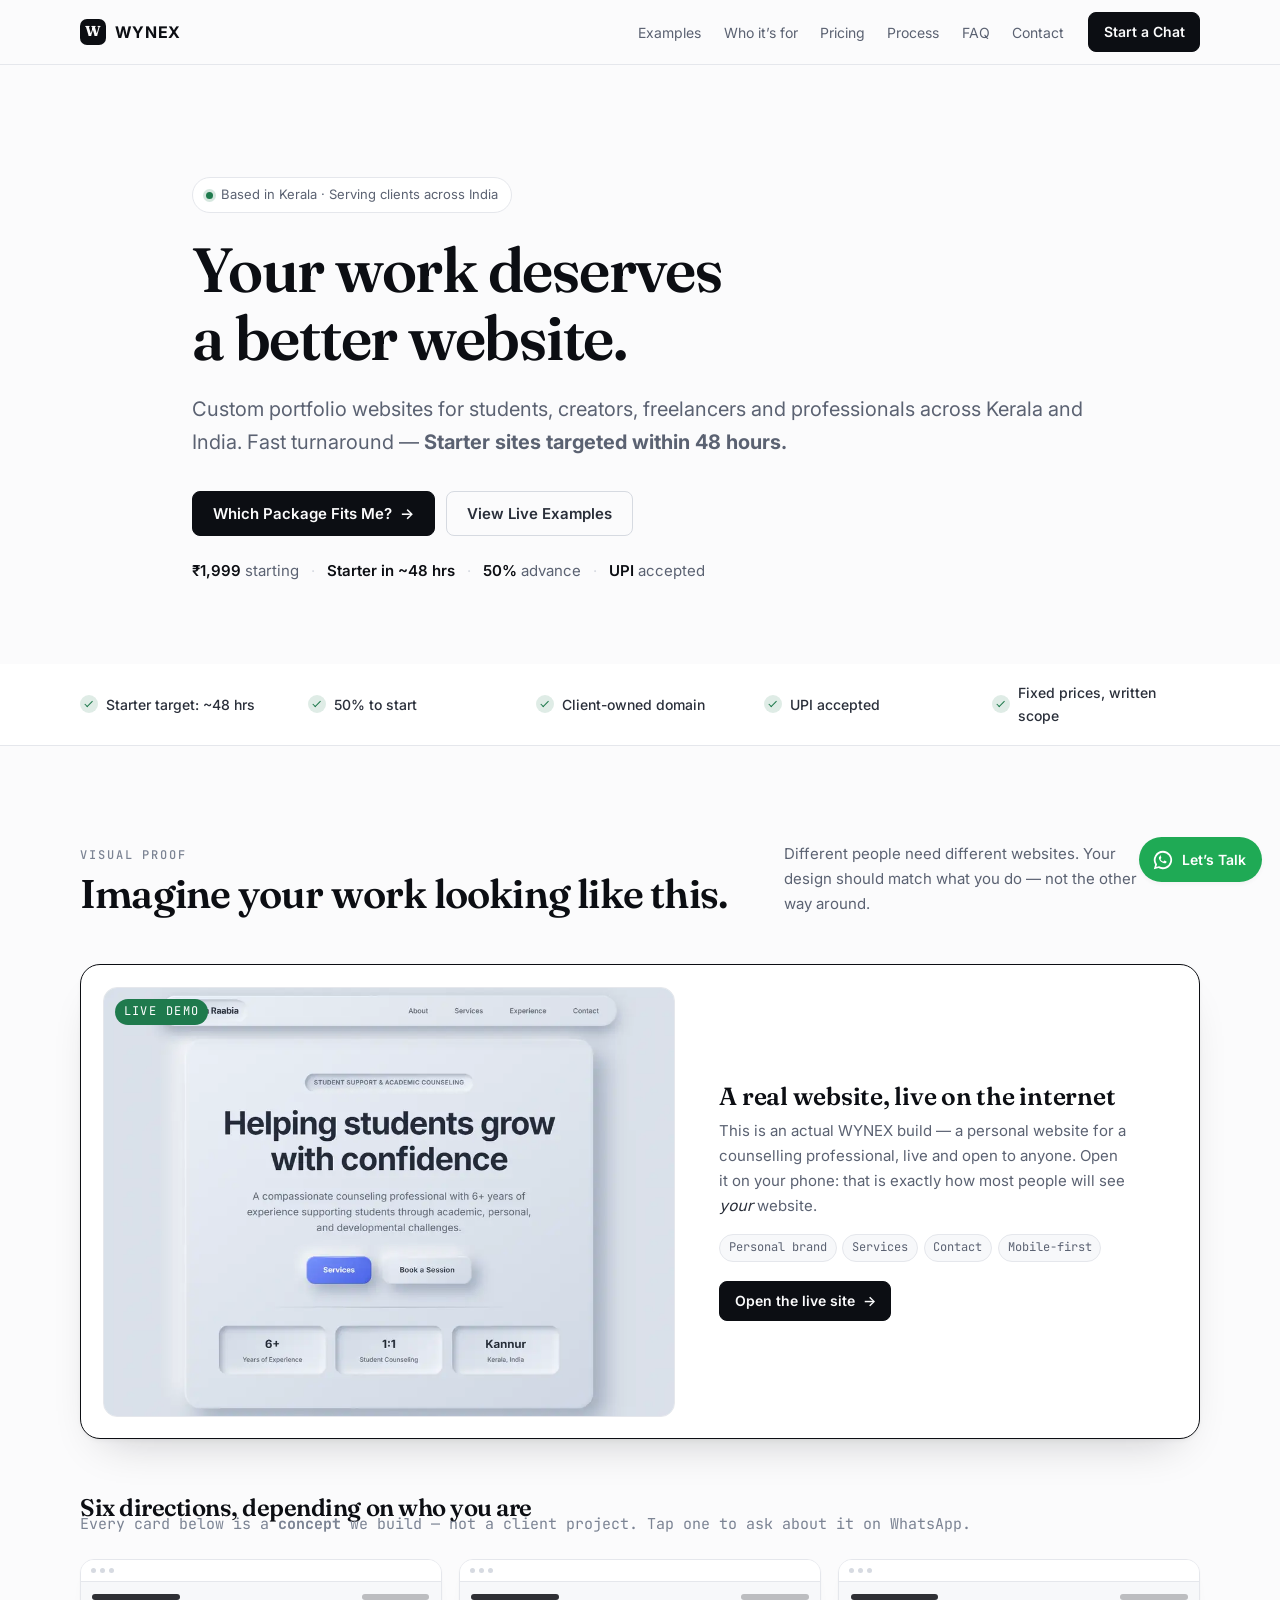
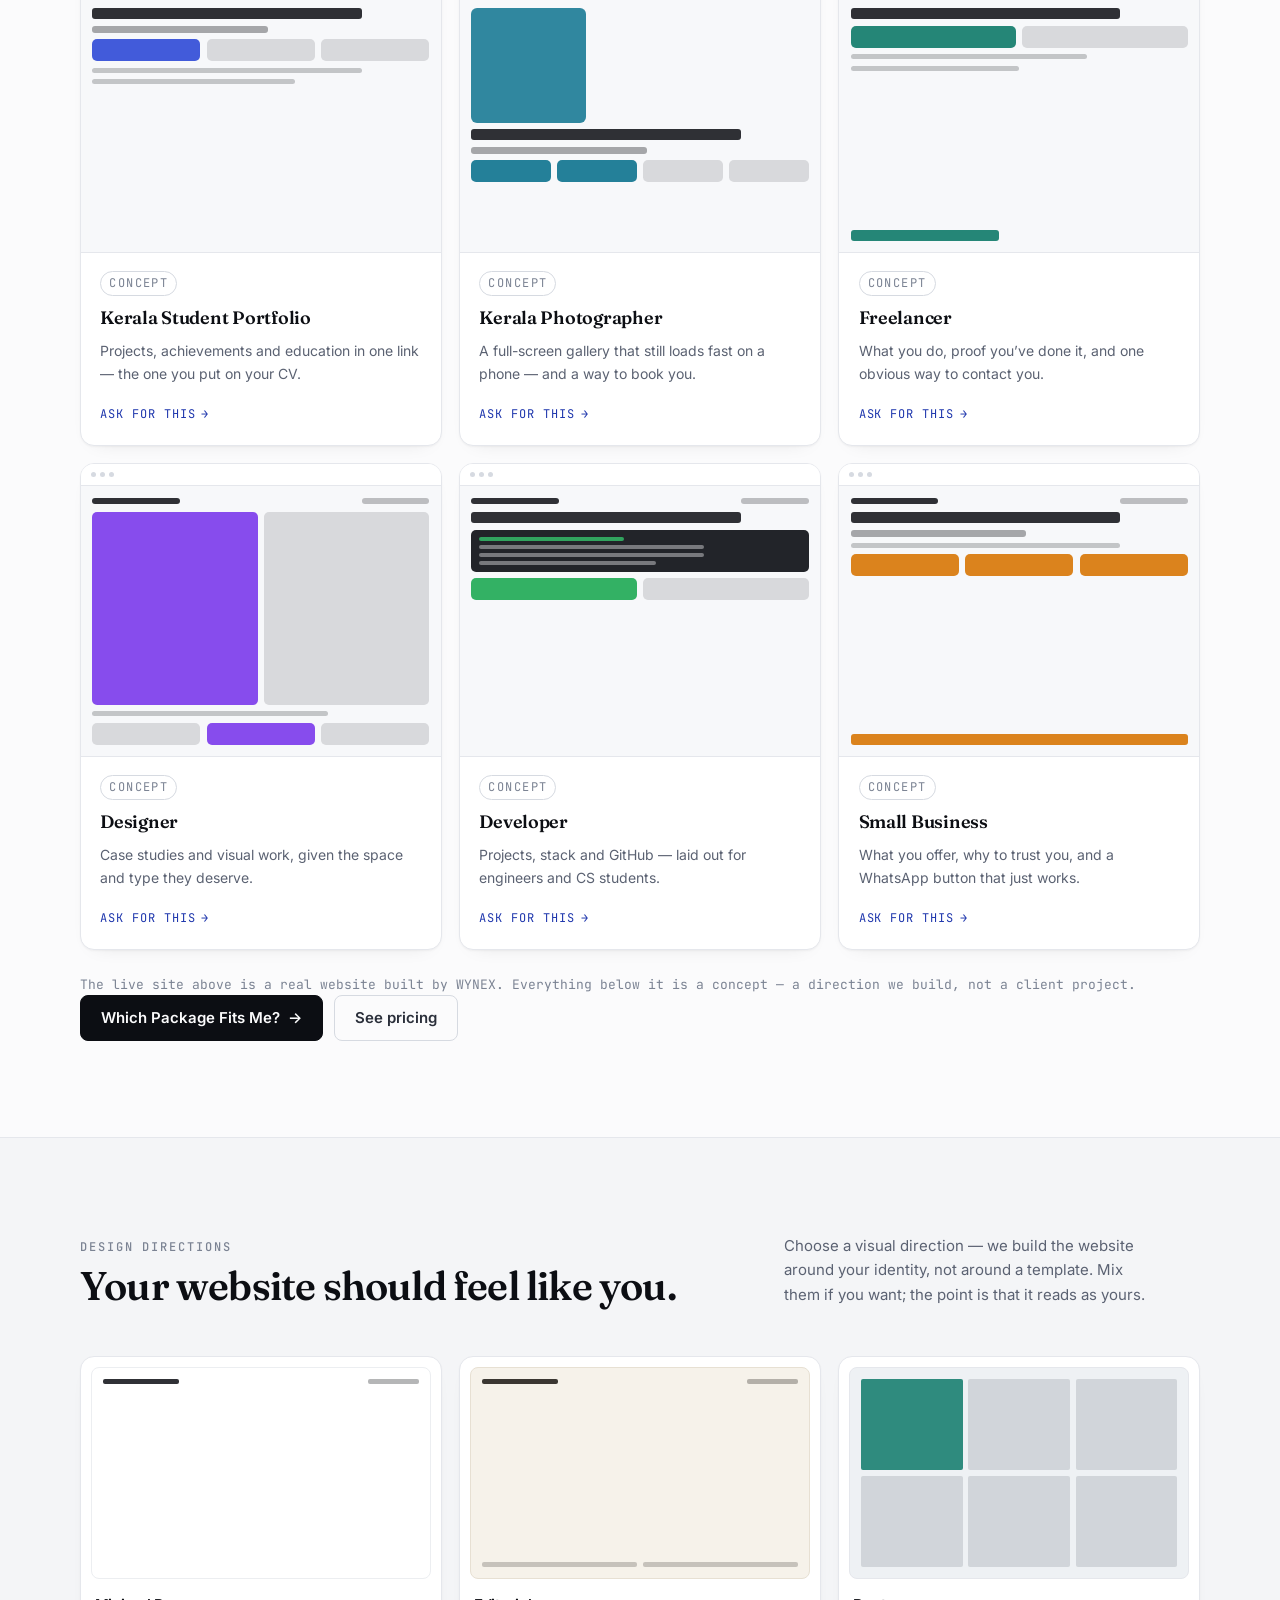
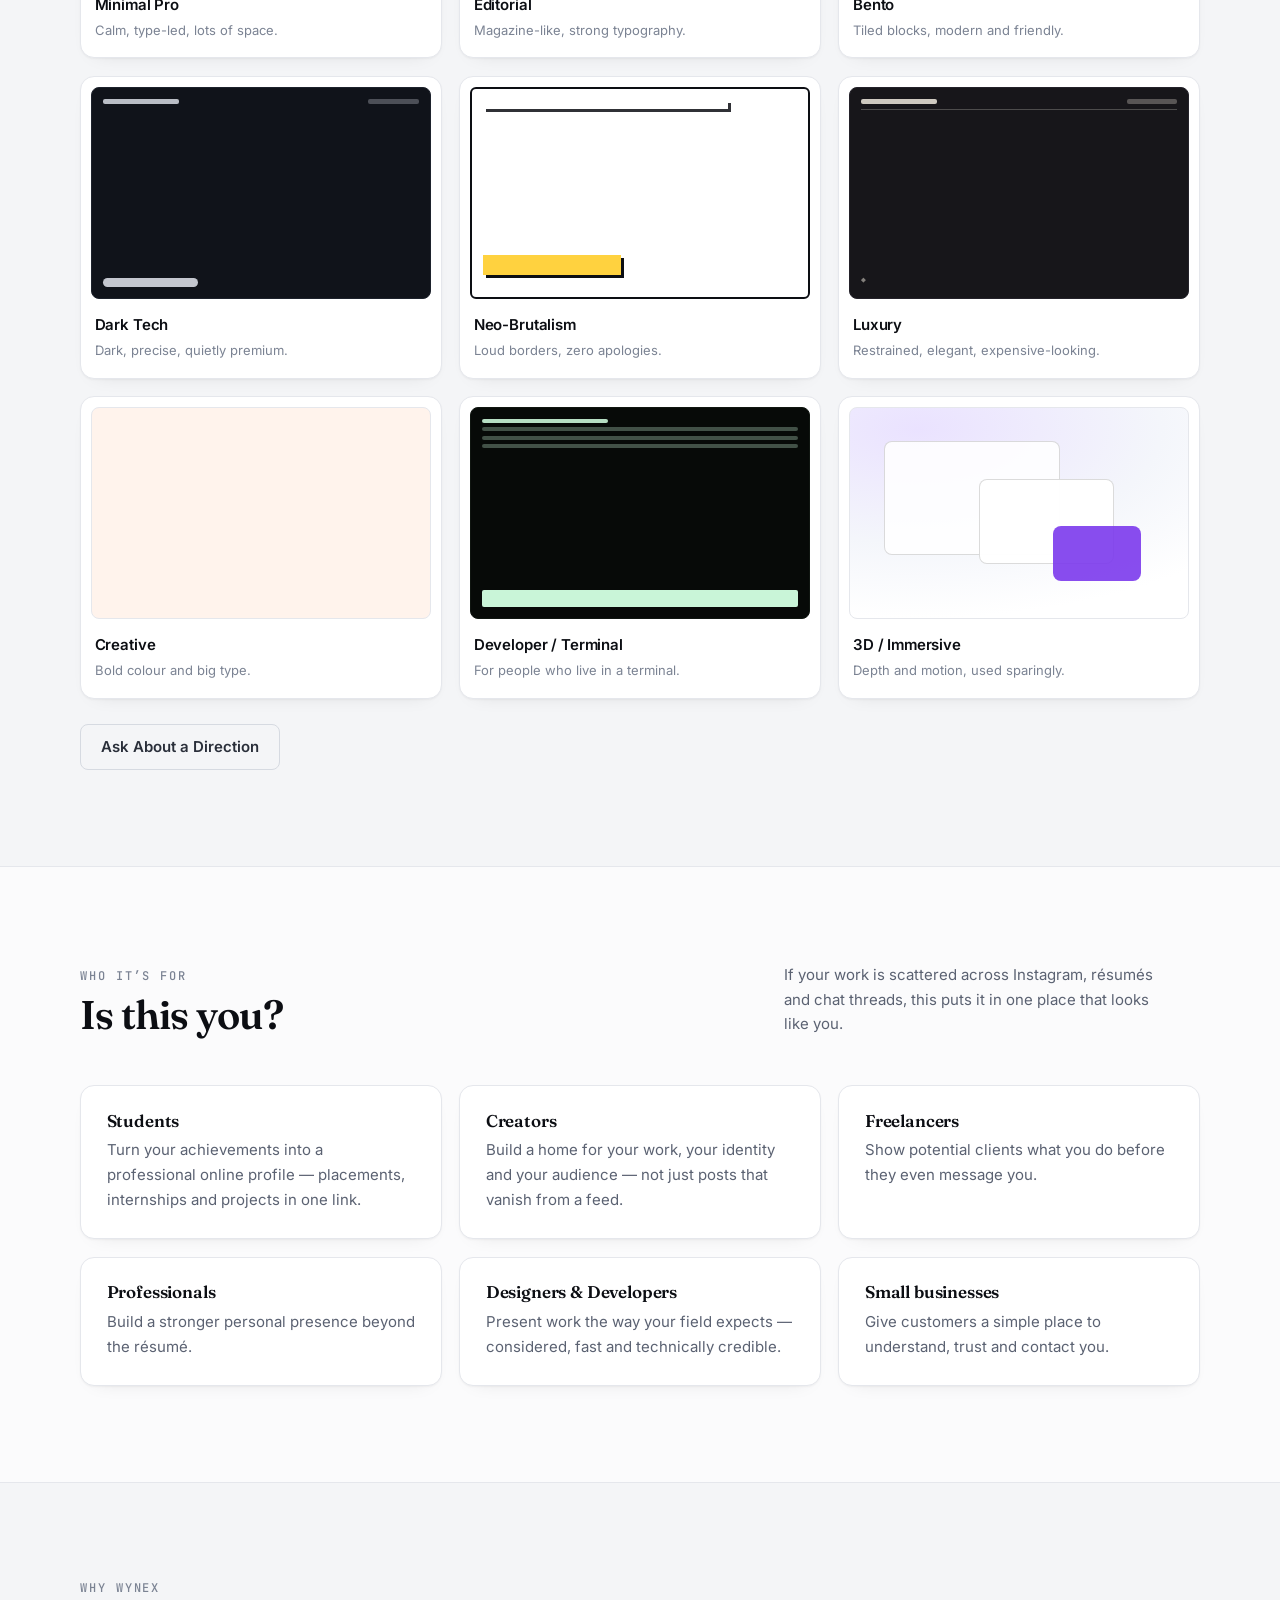
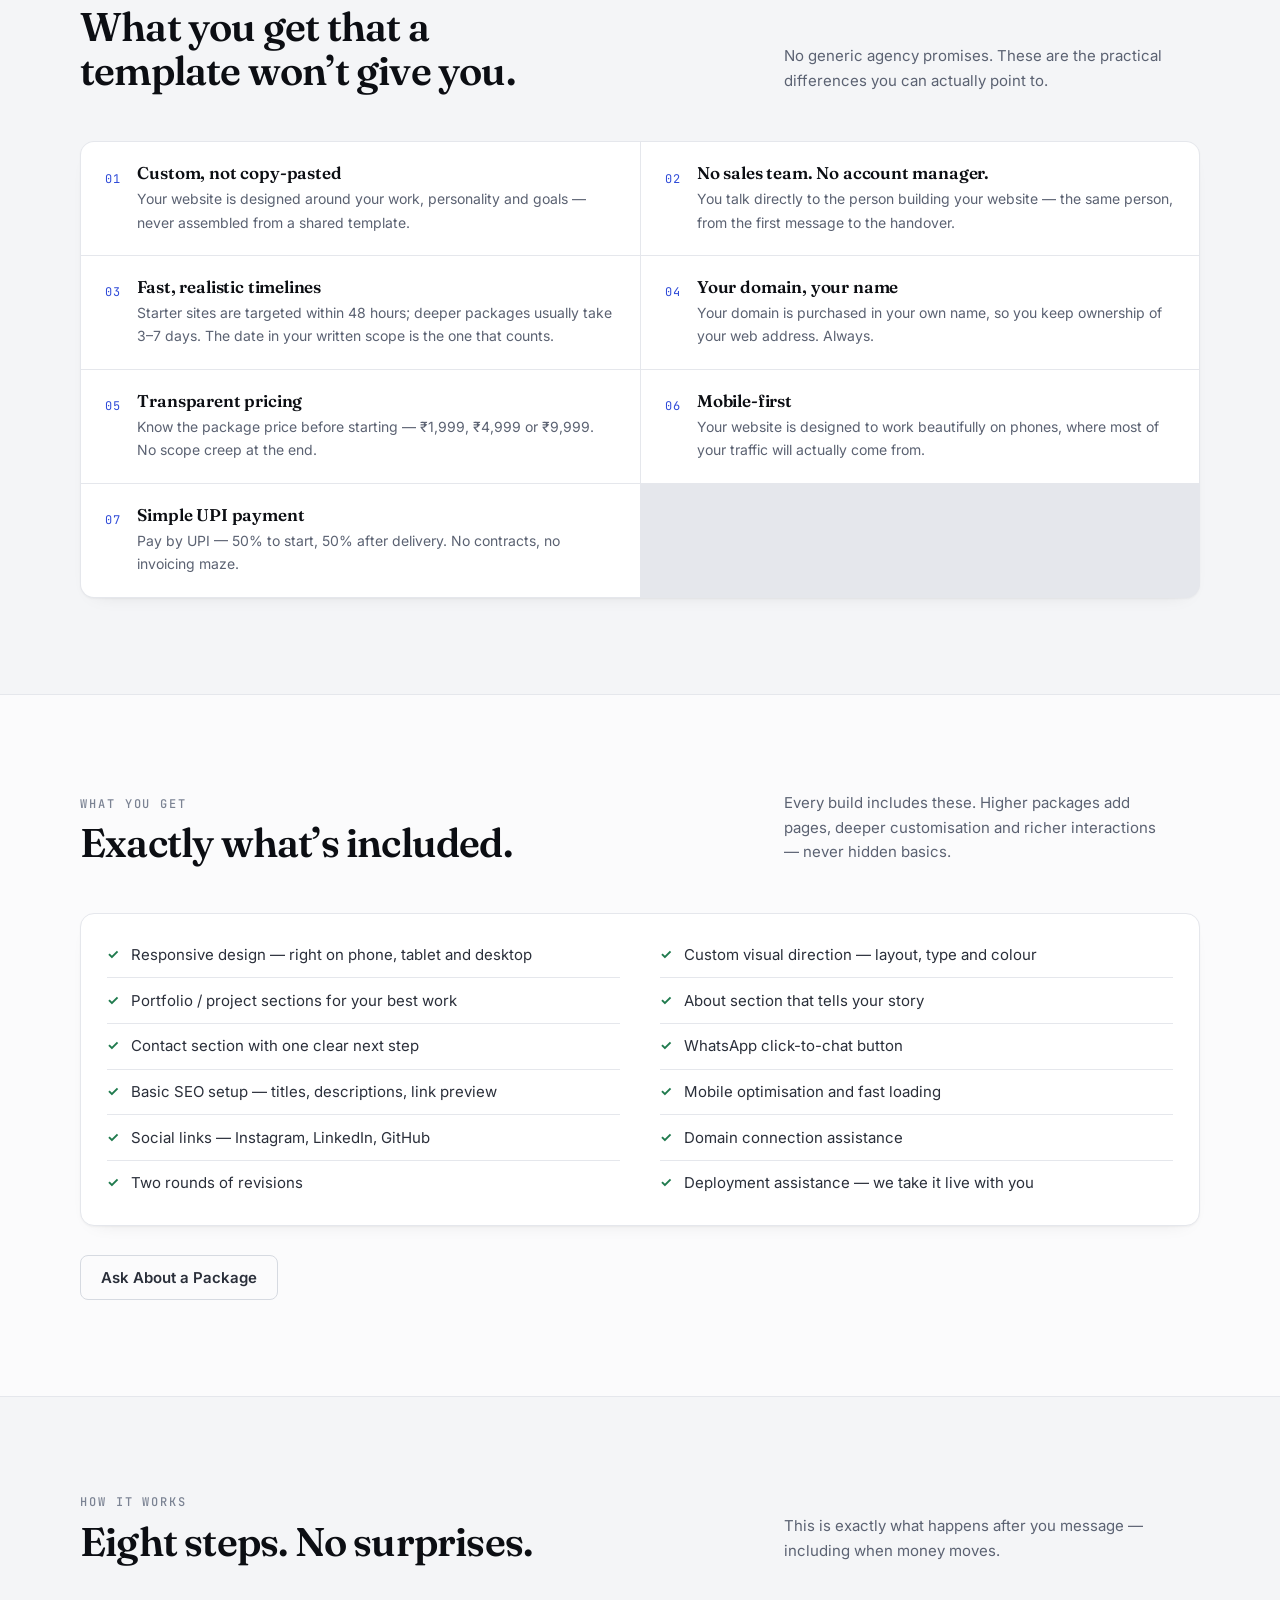
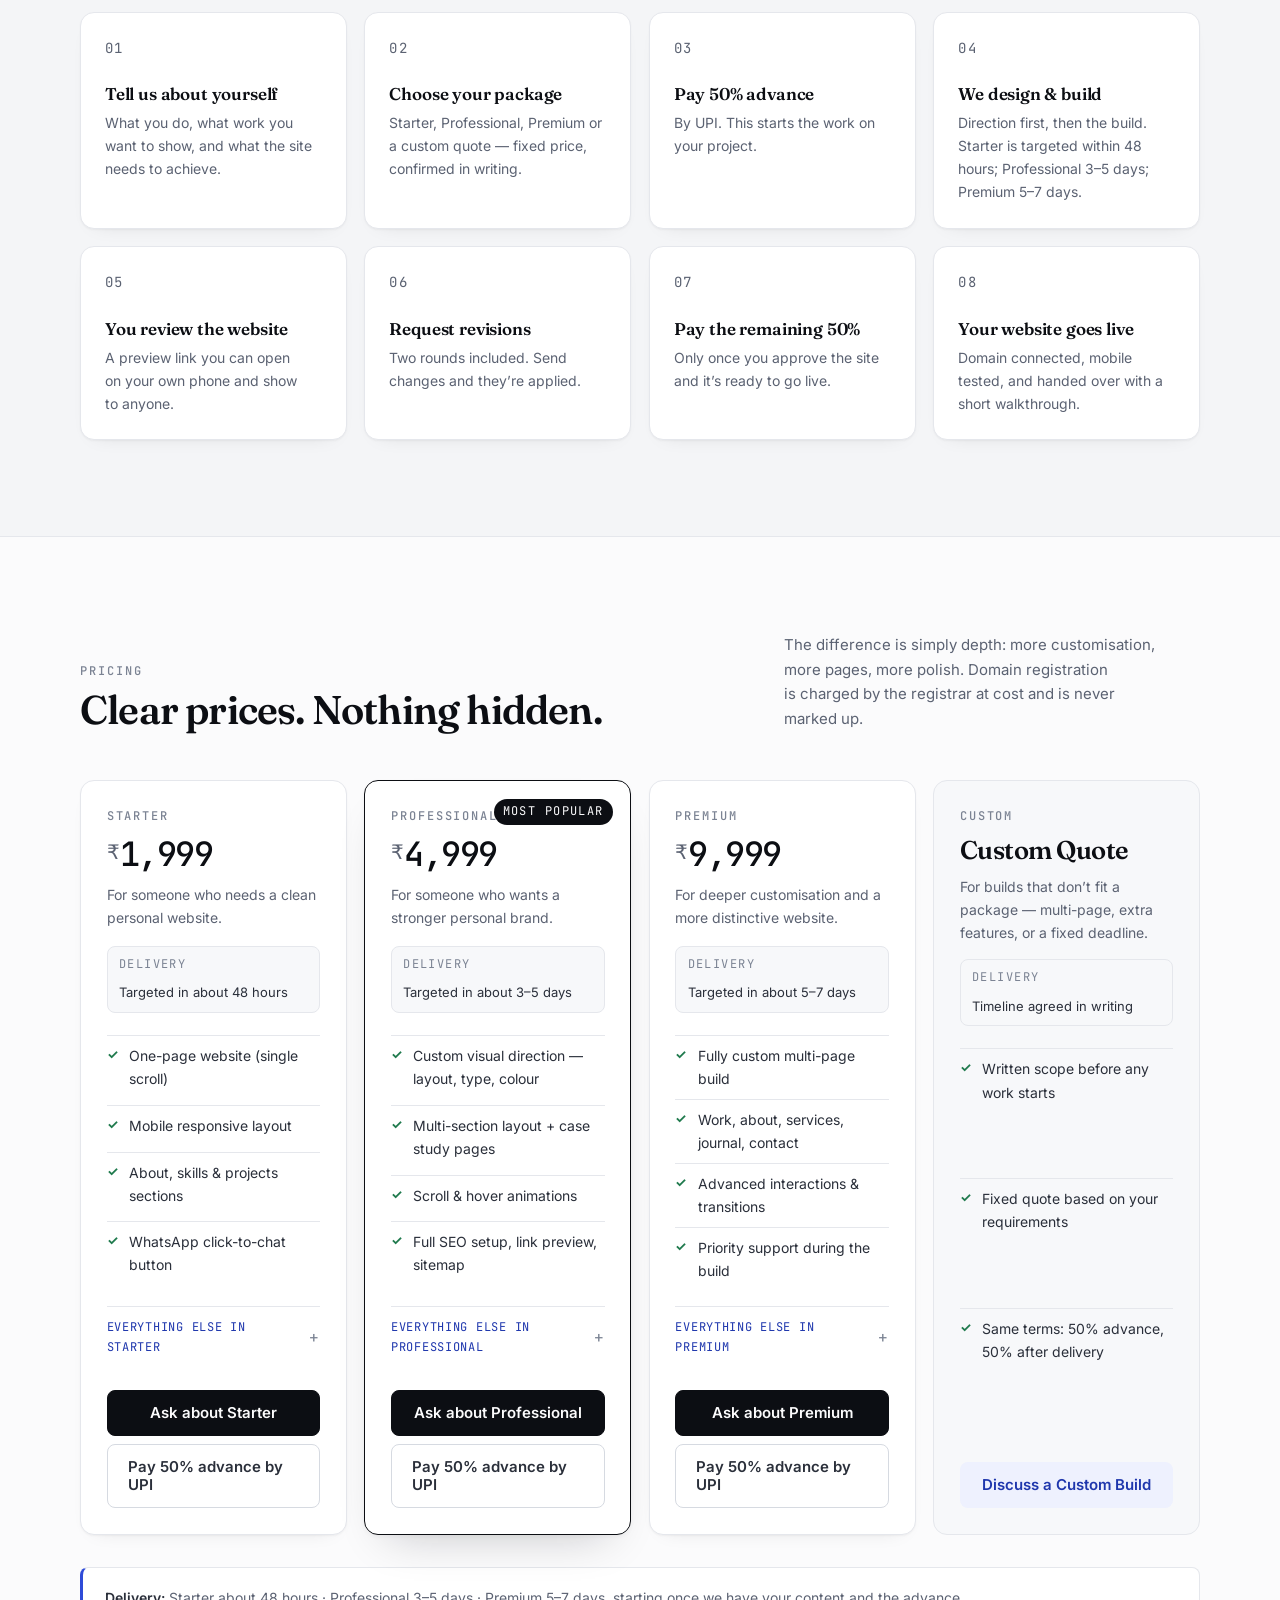
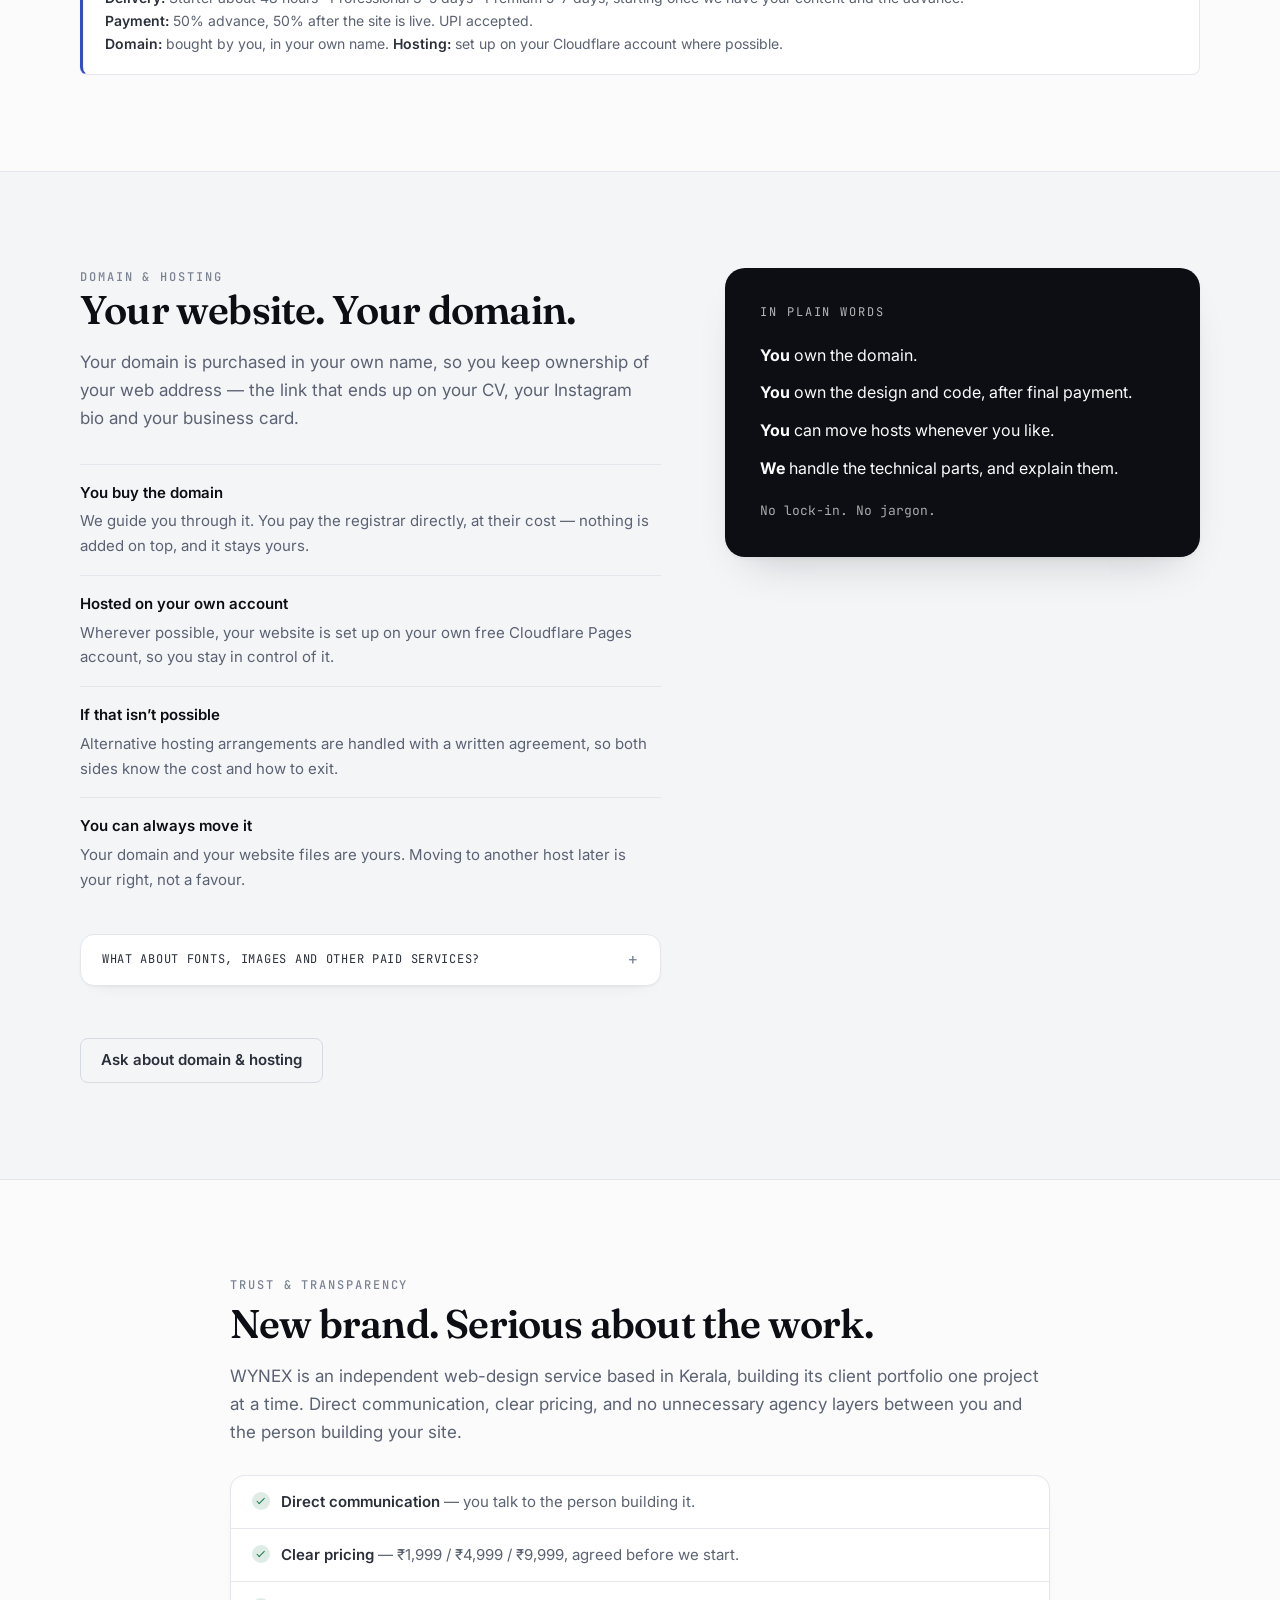
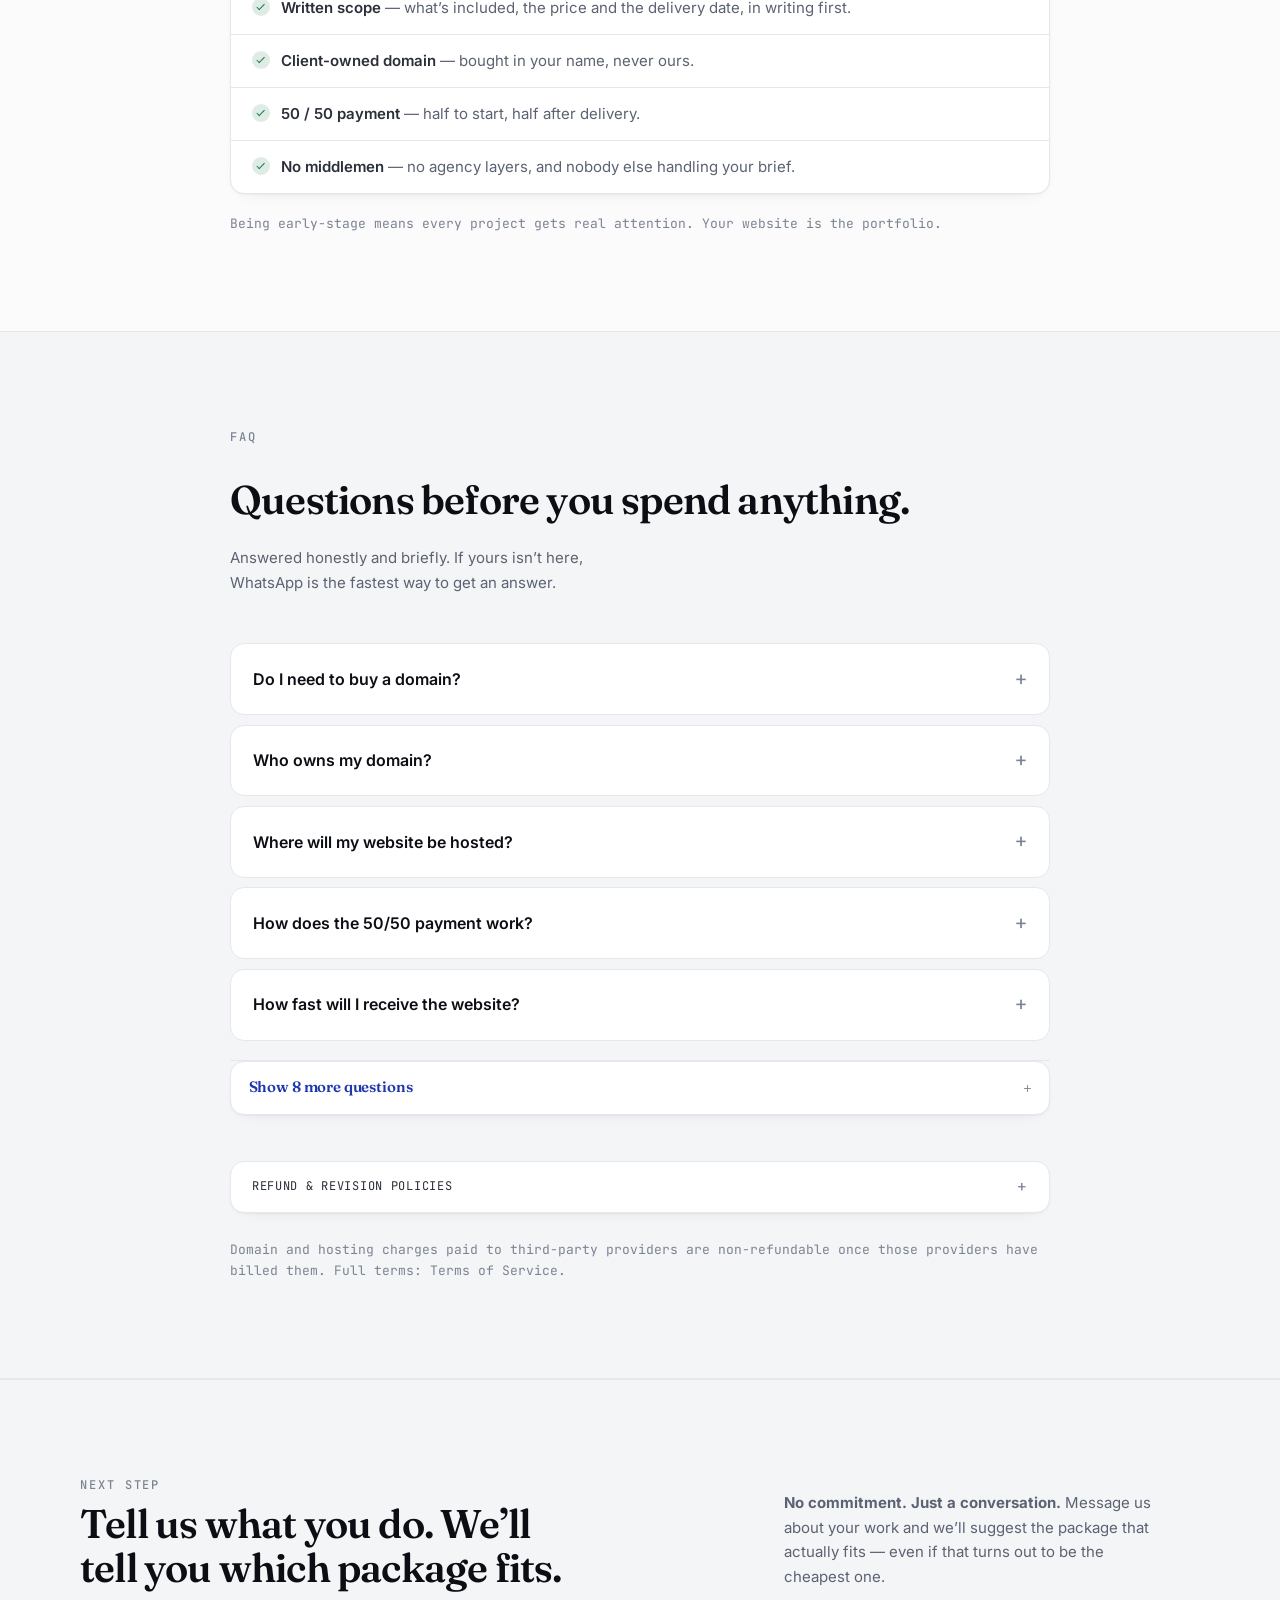
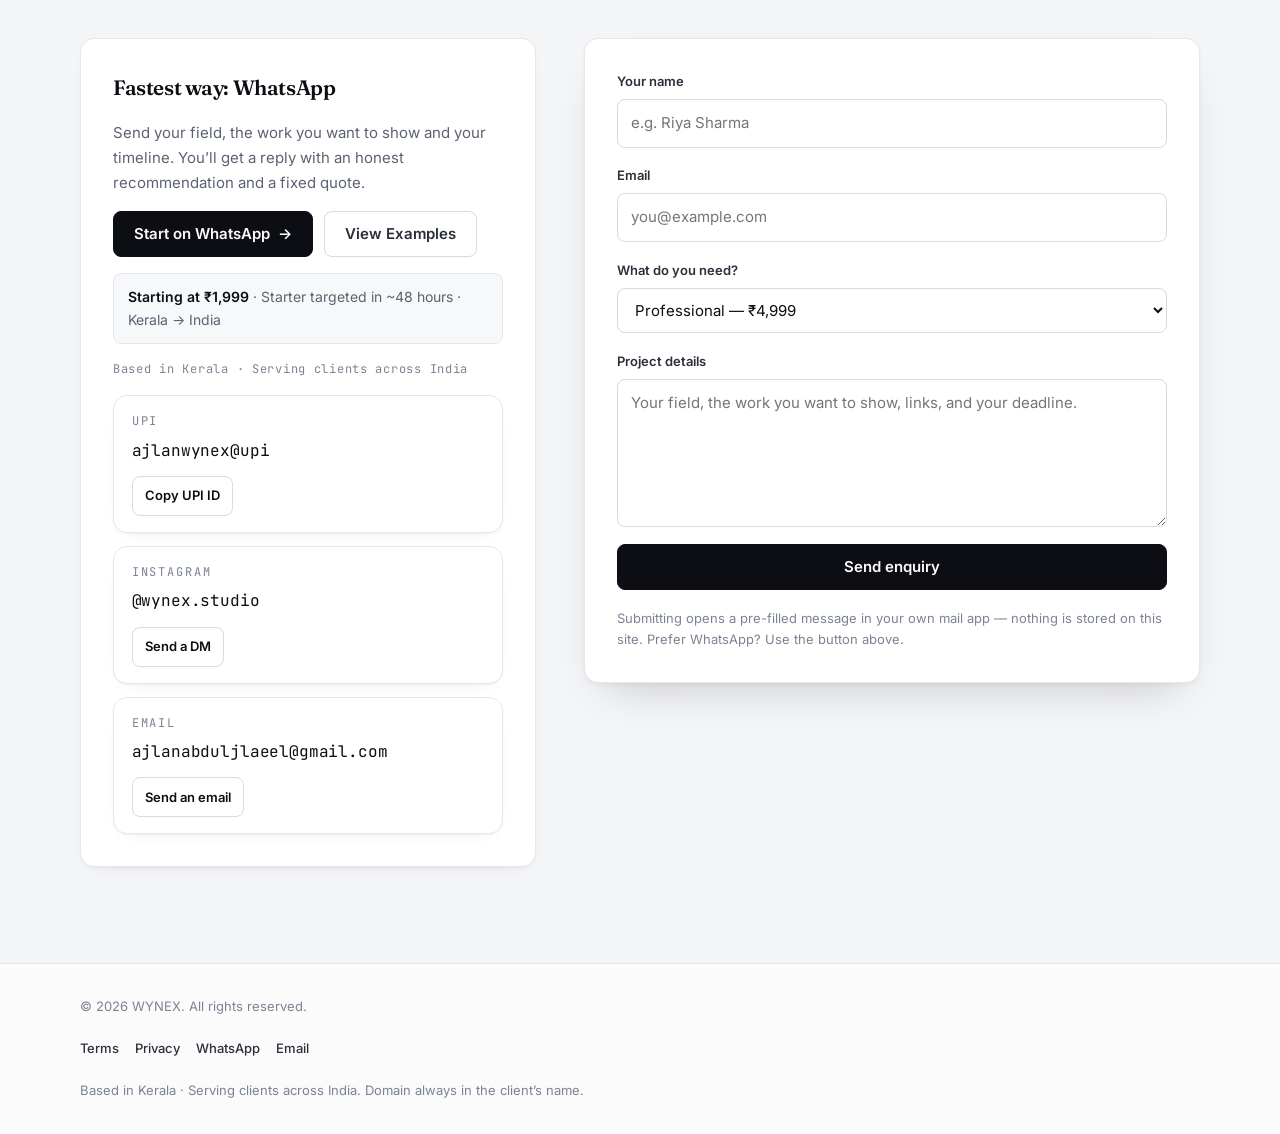
==== commit 81696b7e: "Sharpen offers, timelines, trust and disclosures; fix reveal robustness Copy and conversion: - Hero/" ====
--- a/index.html
+++ b/index.html
@@ -1,4 +1,4 @@
-<!DOCTYPE html>
+﻿<!DOCTYPE html>
 <html lang="en">
 <head>
 <meta charset="utf-8">
@@ -9,8 +9,8 @@
      EDIT THESE FOUR VALUES ANYWHERE THEY APPEAR (marked "EDIT"):
        1. WhatsApp number  2. UPI ID  3. Instagram handle  4. Email
      ============================================================ -->
-<title>Custom Portfolio Websites Kerala &amp; India | From ₹1,999 in 48 Hours — WYNEX</title>
-<meta name="description" content="WYNEX builds custom portfolio websites for students, creators, freelancers, designers, developers and professionals in Kerala and across India. From ₹1,999, delivered in 48 hours. 50% advance, UPI accepted. Your domain stays yours.">
+<title>Custom Portfolio Websites Kerala &amp; India | From ₹1,999 — WYNEX</title>
+<meta name="description" content="WYNEX builds custom portfolio websites for students, creators, freelancers, designers, developers and professionals in Kerala and across India. From ₹1,999. Starter sites targeted within 48 hours. 50% advance, UPI accepted. Your domain stays yours.">
 <meta name="keywords" content="portfolio website Kerala, portfolio website India, portfolio website for students, portfolio website for freelancers, portfolio website for creators, personal website Kerala, personal website India, custom portfolio website">
 <meta name="theme-color" content="#fbfbfc" media="(prefers-color-scheme: light)">
 <meta name="theme-color" content="#0c0e13" media="(prefers-color-scheme: dark)">
@@ -19,7 +19,7 @@
 <meta property="og:type" content="website">
 <meta property="og:site_name" content="WYNEX">
 <meta property="og:title" content="Your work deserves a better website. — WYNEX">
-<meta property="og:description" content="Custom portfolio websites for students, creators, freelancers and professionals. Based in Kerala, serving clients across India. From ₹1,999, delivered in 48 hours, 50% advance, UPI accepted.">
+<meta property="og:description" content="Custom portfolio websites for students, creators, freelancers and professionals. Based in Kerala, serving clients across India. From ₹1,999, Starter sites targeted within 48 hours, 50% advance, UPI accepted.">
 <meta property="og:url" content="https://ajlan69.github.io/wynex/">
 <meta property="og:image" content="https://ajlan69.github.io/wynex/assets/og-image.svg">
 <meta name="twitter:card" content="summary_large_image">
@@ -75,19 +75,21 @@
     { "@type": "Question", "name": "Where will my website be hosted?",
       "acceptedAnswer": { "@type": "Answer", "text": "Usually on your own free Cloudflare Pages account, set up with you so you stay in control. If that is not possible, WYNEX hosting can be arranged under a written agreement. You can move your site to another host at any time." } },
     { "@type": "Question", "name": "How does the 50/50 payment work?",
-      "acceptedAnswer": { "@type": "Answer", "text": "50% advance by UPI confirms your slot and starts the work. The remaining 50% is due only when the website is delivered and live. You never pay the full amount before seeing the result." } },
+      "acceptedAnswer": { "@type": "Answer", "text": "50% advance by UPI starts the work on your project. The remaining 50% is due only when the website is delivered and live. You never pay the full amount before seeing the result." } },
     { "@type": "Question", "name": "How fast will I receive the website?",
-      "acceptedAnswer": { "@type": "Answer", "text": "48 hours is the target for a first version, starting once your content and the advance have been received. If gathering content takes longer, the date moves with it and is agreed in writing up front." } },
+      "acceptedAnswer": { "@type": "Answer", "text": "Timelines depend on the package: Starter is targeted at 48 hours, Professional at 3-5 days and Premium at 5-7 days. The clock starts once we have your content, links and the 50% advance, and the date in your written scope is the one that counts." } },
     { "@type": "Question", "name": "Can I request changes?",
       "acceptedAnswer": { "@type": "Answer", "text": "Yes. Two rounds of revisions are included in every package. Changes are collected over WhatsApp or email, consolidated in one message, and tracked so you always know which round you are on." } },
-    { "@type": "Question", "name": "What if I don't know what design I want?",
+    { "@type": "Question", "name": "What if I don’t know what design I want?",
       "acceptedAnswer": { "@type": "Answer", "text": "That is the normal starting point. Send your work and a couple of sites you like or dislike. A visual direction is proposed and approved before anything is built." } },
     { "@type": "Question", "name": "Can you help me with website content?",
       "acceptedAnswer": { "@type": "Answer", "text": "Yes. Send rough notes, a resume, project lists or voice points, and they get shaped into proper About, project and contact sections. You approve every word before the site goes live." } },
     { "@type": "Question", "name": "Will the website work on mobile?",
       "acceptedAnswer": { "@type": "Answer", "text": "Yes. Websites are designed phone-first, because most visitors open the link from Instagram, WhatsApp or LinkedIn on a phone. Layouts are tested on small phones, tablets and desktops." } },
-    { "@type": "Question", "name": "Can I use the website on my CV?",
-      "acceptedAnswer": { "@type": "Answer", "text": "Yes — that is the point of it. One link that works in your CV, email signature and any application form." } },
+{ "@type": "Question", "name": "Can I use the website on my CV?",
+      "acceptedAnswer": { "@type": "Answer", "text": "Yes - that is the point of it. One link that works in your CV, email signature and any application form." } },
+    { "@type": "Question", "name": "Can you help with the domain and hosting setup?",
+      "acceptedAnswer": { "@type": "Answer", "text": "Yes. WYNEX talks you through buying the domain in your own name and sets the site up on your Cloudflare account so you stay in control. Hosting and domain costs go to the provider directly, at their price." } },
     { "@type": "Question", "name": "Can I share it on Instagram and WhatsApp?",
       "acceptedAnswer": { "@type": "Answer", "text": "Yes. The link preview — the title, description and image shown when a link is shared — is set up, so it looks right in an Instagram bio, a WhatsApp chat, LinkedIn or a direct message." } },
     { "@type": "Question", "name": "What happens after the website is delivered?",
@@ -119,8 +121,8 @@
       </ul>
       <!-- EDIT: WhatsApp number -->
       <a class="btn btn-primary btn-sm nav-cta"
-         href="https://wa.me/916238712579?text=Hi%20WYNEX%21%20I%27m%20interested%20in%20getting%20a%20website.%20I%27d%20like%20to%20know%20which%20package%20would%20suit%20me."
-         target="_blank" rel="noopener">Get My Website</a>
+         href="https://wa.me/916238712579?text=Hi%20WYNEX!%20I%20found%20your%20website%20and%20I%E2%80%99m%20interested%20in%20getting%20a%20website.%20I%20do%20%5Bprofession%2Fwork%5D%20and%20I%E2%80%99d%20like%20to%20know%20which%20package%20would%20suit%20me."
+         target="_blank" rel="noopener">Start a Chat</a>
     </nav>
 
     <button class="nav-toggle" id="navToggle" type="button"
@@ -140,18 +142,18 @@
 
     <h1>Your work deserves a better website.</h1>
 
-    <p class="lead">Custom portfolio websites for students, creators, freelancers and professionals — designed around you and delivered in 48 hours.</p>
+    <p class="lead">Custom portfolio websites for students, creators, freelancers and professionals across Kerala and India. Fast turnaround &mdash; <strong>Starter sites targeted within 48 hours.</strong></p>
 
     <div class="btn-row">
       <!-- EDIT: WhatsApp number -->
-      <a class="btn btn-primary" href="https://wa.me/916238712579?text=Hi%20WYNEX%21%20I%20want%20a%20website%20for%20my%20work.%20I%27m%20interested%20in%20the%20%5BStarter%20%2F%20Professional%20%2F%20Premium%5D%20package.%20Here%27s%20what%20I%20do%3A%20"
-         target="_blank" rel="noopener">Get My Website <span aria-hidden="true">&rarr;</span></a>
+      <a class="btn btn-primary" href="https://wa.me/916238712579?text=Hi%20WYNEX!%20I%20found%20your%20website%20and%20I%E2%80%99m%20interested%20in%20getting%20a%20website.%20I%20do%20%5Bprofession%2Fwork%5D%20and%20I%E2%80%99d%20like%20to%20know%20which%20package%20would%20suit%20me."
+         target="_blank" rel="noopener">Which Package Fits Me? <span aria-hidden="true">&rarr;</span></a>
       <a class="btn btn-ghost" href="#examples">View Live Examples</a>
     </div>
 
     <p class="hero-micro">
       <strong>₹1,999</strong> starting <span aria-hidden="true">·</span>
-      <strong>48-hour</strong> delivery <span aria-hidden="true">·</span>
+      <strong>Starter in ~48 hrs</strong> <span aria-hidden="true">·</span>
       <strong>50%</strong> advance <span aria-hidden="true">·</span>
       <strong>UPI</strong> accepted
     </p>
@@ -162,11 +164,11 @@
 <section class="trustbar" aria-label="What you get, in short">
   <div class="wrap">
     <ul class="trustbar-list">
-      <li><span class="tick" aria-hidden="true"></span>48-hour delivery</li>
+      <li><span class="tick" aria-hidden="true"></span>Starter target: ~48 hrs</li>
       <li><span class="tick" aria-hidden="true"></span>50% to start</li>
       <li><span class="tick" aria-hidden="true"></span>Client-owned domain</li>
       <li><span class="tick" aria-hidden="true"></span>UPI accepted</li>
-      <li><span class="tick" aria-hidden="true"></span>Direct communication</li>
+      <li><span class="tick" aria-hidden="true"></span>Fixed prices, written scope</li>
     </ul>
   </div>
 </section>
@@ -207,119 +209,145 @@
     </article>
 
     <h3 class="sub-h">Six directions, depending on who you are</h3>
+    <p class="fine fine-lead">Every card below is a <strong>concept</strong> we build &mdash; not a client project. Tap one to ask about it on WhatsApp.</p>
 
     <ul class="concepts">
+      <!-- EDIT: WhatsApp number (repeated on each concept) -->
       <li class="concept">
-        <span class="pv pv--student" aria-hidden="true">
-          <span class="pv-top"><i></i><i></i><i></i></span>
-          <span class="pv-canvas">
-            <span class="pv-nav"><b></b><i></i></span>
-            <span class="pv-t1"></span><span class="pv-t2"></span>
-            <span class="pv-g3"><i class="on"></i><i></i><i></i></span>
-            <span class="pv-ln w80"></span><span class="pv-ln w60"></span>
+        <a class="concept-hit" target="_blank" rel="noopener"
+           href="https://wa.me/916238712579?text=Hi%20WYNEX!%20I%20like%20the%20Kerala%20Student%20Portfolio%20concept.%20I%20do%20%5Bprofession%2Fwork%5D%20and%20I%E2%80%99d%20like%20to%20know%20which%20package%20would%20suit%20me.">
+          <span class="pv pv--student" aria-hidden="true">
+            <span class="pv-top"><i></i><i></i><i></i></span>
+            <span class="pv-canvas">
+              <span class="pv-nav"><b></b><i></i></span>
+              <span class="pv-t1"></span><span class="pv-t2"></span>
+              <span class="pv-g3"><i class="on"></i><i></i><i></i></span>
+              <span class="pv-ln w80"></span><span class="pv-ln w60"></span>
+            </span>
           </span>
-        </span>
-        <div class="concept-body">
-          <p class="tag">Concept</p>
-          <h4>Student</h4>
-          <p>Portfolio, achievements and education in one link — the one you put on your CV.</p>
-        </div>
+          <div class="concept-body">
+            <span class="tag">Concept</span>
+            <h4>Kerala Student Portfolio</h4>
+            <span class="concept-desc">Projects, achievements and education in one link &mdash; the one you put on your CV.</span>
+            <span class="concept-cue">Ask for this <span aria-hidden="true">&rarr;</span></span>
+          </div>
+        </a>
       </li>
 
       <li class="concept">
-        <span class="pv pv--creator" aria-hidden="true">
-          <span class="pv-top"><i></i><i></i><i></i></span>
-          <span class="pv-canvas">
-            <span class="pv-nav"><b></b><i></i></span>
-            <span class="pv-sq"></span>
-            <span class="pv-t1"></span><span class="pv-t2"></span>
-            <span class="pv-g4"><i class="on"></i><i class="on"></i><i></i><i></i></span>
+        <a class="concept-hit" target="_blank" rel="noopener"
+           href="https://wa.me/916238712579?text=Hi%20WYNEX!%20I%20like%20the%20Kerala%20Photographer%20concept.%20I%20do%20%5Bprofession%2Fwork%5D%20and%20I%E2%80%99d%20like%20to%20know%20which%20package%20would%20suit%20me.">
+          <span class="pv pv--photo" aria-hidden="true">
+            <span class="pv-top"><i></i><i></i><i></i></span>
+            <span class="pv-canvas">
+              <span class="pv-nav"><b></b><i></i></span>
+              <span class="pv-sq"></span>
+              <span class="pv-t1"></span><span class="pv-t2"></span>
+              <span class="pv-g4"><i class="on"></i><i class="on"></i><i></i><i></i></span>
+            </span>
           </span>
-        </span>
-        <div class="concept-body">
-          <p class="tag">Concept</p>
-          <h4>Creator</h4>
-          <p>A home for your identity and audience — with your socials attached to it.</p>
-        </div>
+          <div class="concept-body">
+            <span class="tag">Concept</span>
+            <h4>Kerala Photographer</h4>
+            <span class="concept-desc">A full-screen gallery that still loads fast on a phone &mdash; and a way to book you.</span>
+            <span class="concept-cue">Ask for this <span aria-hidden="true">&rarr;</span></span>
+          </div>
+        </a>
       </li>
 
       <li class="concept">
-        <span class="pv pv--freelancer" aria-hidden="true">
-          <span class="pv-top"><i></i><i></i><i></i></span>
-          <span class="pv-canvas">
-            <span class="pv-nav"><b></b><i></i></span>
-            <span class="pv-t1"></span>
-            <span class="pv-g2"><i class="on"></i><i></i></span>
-            <span class="pv-ln w70"></span><span class="pv-ln w50"></span>
-            <span class="pv-cta"></span>
+        <a class="concept-hit" target="_blank" rel="noopener"
+           href="https://wa.me/916238712579?text=Hi%20WYNEX!%20I%20like%20the%20Freelancer%20concept.%20I%20do%20%5Bprofession%2Fwork%5D%20and%20I%E2%80%99d%20like%20to%20know%20which%20package%20would%20suit%20me.">
+          <span class="pv pv--freelancer" aria-hidden="true">
+            <span class="pv-top"><i></i><i></i><i></i></span>
+            <span class="pv-canvas">
+              <span class="pv-nav"><b></b><i></i></span>
+              <span class="pv-t1"></span>
+              <span class="pv-g2"><i class="on"></i><i></i></span>
+              <span class="pv-ln w70"></span><span class="pv-ln w50"></span>
+              <span class="pv-cta"></span>
+            </span>
           </span>
-        </span>
-        <div class="concept-body">
-          <p class="tag">Concept</p>
-          <h4>Freelancer</h4>
-          <p>What you do, proof you&rsquo;ve done it, and one obvious way to contact you.</p>
-        </div>
+          <div class="concept-body">
+            <span class="tag">Concept</span>
+            <h4>Freelancer</h4>
+            <span class="concept-desc">What you do, proof you&rsquo;ve done it, and one obvious way to contact you.</span>
+            <span class="concept-cue">Ask for this <span aria-hidden="true">&rarr;</span></span>
+          </div>
+        </a>
       </li>
 
       <li class="concept">
-        <span class="pv pv--designer" aria-hidden="true">
-          <span class="pv-top"><i></i><i></i><i></i></span>
-          <span class="pv-canvas">
-            <span class="pv-nav"><b></b><i></i></span>
-            <span class="pv-g2 tall"><i class="on"></i><i></i></span>
-            <span class="pv-ln w70"></span>
-            <span class="pv-g3"><i></i><i class="on"></i><i></i></span>
+        <a class="concept-hit" target="_blank" rel="noopener"
+           href="https://wa.me/916238712579?text=Hi%20WYNEX!%20I%20like%20the%20Designer%20concept.%20I%20do%20%5Bprofession%2Fwork%5D%20and%20I%E2%80%99d%20like%20to%20know%20which%20package%20would%20suit%20me.">
+          <span class="pv pv--designer" aria-hidden="true">
+            <span class="pv-top"><i></i><i></i><i></i></span>
+            <span class="pv-canvas">
+              <span class="pv-nav"><b></b><i></i></span>
+              <span class="pv-g2 tall"><i class="on"></i><i></i></span>
+              <span class="pv-ln w70"></span>
+              <span class="pv-g3"><i></i><i class="on"></i><i></i></span>
+            </span>
           </span>
-        </span>
-        <div class="concept-body">
-          <p class="tag">Concept</p>
-          <h4>Designer</h4>
-          <p>Case studies and visual work, given the space and type they deserve.</p>
-        </div>
+          <div class="concept-body">
+            <span class="tag">Concept</span>
+            <h4>Designer</h4>
+            <span class="concept-desc">Case studies and visual work, given the space and type they deserve.</span>
+            <span class="concept-cue">Ask for this <span aria-hidden="true">&rarr;</span></span>
+          </div>
+        </a>
       </li>
 
       <li class="concept">
-        <span class="pv pv--developer" aria-hidden="true">
-          <span class="pv-top"><i></i><i></i><i></i></span>
-          <span class="pv-canvas">
-            <span class="pv-nav"><b></b><i></i></span>
-            <span class="pv-t1"></span>
-            <span class="pv-code"><i></i><i></i><i></i><i></i></span>
-            <span class="pv-g2"><i class="on"></i><i></i></span>
+        <a class="concept-hit" target="_blank" rel="noopener"
+           href="https://wa.me/916238712579?text=Hi%20WYNEX!%20I%20like%20the%20Developer%20concept.%20I%20do%20%5Bprofession%2Fwork%5D%20and%20I%E2%80%99d%20like%20to%20know%20which%20package%20would%20suit%20me.">
+          <span class="pv pv--developer" aria-hidden="true">
+            <span class="pv-top"><i></i><i></i><i></i></span>
+            <span class="pv-canvas">
+              <span class="pv-nav"><b></b><i></i></span>
+              <span class="pv-t1"></span>
+              <span class="pv-code"><i></i><i></i><i></i><i></i></span>
+              <span class="pv-g2"><i class="on"></i><i></i></span>
+            </span>
           </span>
-        </span>
-        <div class="concept-body">
-          <p class="tag">Concept</p>
-          <h4>Developer</h4>
-          <p>Projects, stack and GitHub — laid out for engineers and CS students.</p>
-        </div>
+          <div class="concept-body">
+            <span class="tag">Concept</span>
+            <h4>Developer</h4>
+            <span class="concept-desc">Projects, stack and GitHub &mdash; laid out for engineers and CS students.</span>
+            <span class="concept-cue">Ask for this <span aria-hidden="true">&rarr;</span></span>
+          </div>
+        </a>
       </li>
 
       <li class="concept">
-        <span class="pv pv--business" aria-hidden="true">
-          <span class="pv-top"><i></i><i></i><i></i></span>
-          <span class="pv-canvas">
-            <span class="pv-nav"><b></b><i></i></span>
-            <span class="pv-t1"></span><span class="pv-t2"></span>
-            <span class="pv-ln w80"></span>
-            <span class="pv-g3"><i class="on"></i><i class="on"></i><i class="on"></i></span>
-            <span class="pv-cta wide"></span>
+        <a class="concept-hit" target="_blank" rel="noopener"
+           href="https://wa.me/916238712579?text=Hi%20WYNEX!%20I%20like%20the%20Small%20Business%20concept.%20I%20do%20%5Bprofession%2Fwork%5D%20and%20I%E2%80%99d%20like%20to%20know%20which%20package%20would%20suit%20me.">
+          <span class="pv pv--business" aria-hidden="true">
+            <span class="pv-top"><i></i><i></i><i></i></span>
+            <span class="pv-canvas">
+              <span class="pv-nav"><b></b><i></i></span>
+              <span class="pv-t1"></span><span class="pv-t2"></span>
+              <span class="pv-ln w80"></span>
+              <span class="pv-g3"><i class="on"></i><i class="on"></i><i class="on"></i></span>
+              <span class="pv-cta wide"></span>
+            </span>
           </span>
-        </span>
-        <div class="concept-body">
-          <p class="tag">Concept</p>
-          <h4>Small business</h4>
-          <p>What you offer, why to trust you, and a WhatsApp button that just works.</p>
-        </div>
+          <div class="concept-body">
+            <span class="tag">Concept</span>
+            <h4>Small Business</h4>
+            <span class="concept-desc">What you offer, why to trust you, and a WhatsApp button that just works.</span>
+            <span class="concept-cue">Ask for this <span aria-hidden="true">&rarr;</span></span>
+          </div>
+        </a>
       </li>
     </ul>
 
-    <p class="fine">The live site above is a real website built by WYNEX. Everything below it is a concept — a direction we build, not a client project.</p>
+    <p class="fine">The live site above is a real website built by WYNEX. Everything below it is a concept &mdash; a direction we build, not a client project.</p>
 
     <div class="btn-row">
       <!-- EDIT: WhatsApp number -->
-      <a class="btn btn-primary" href="https://wa.me/916238712579?text=Hi%20WYNEX%21%20I%20saw%20the%20examples%20and%20I%27d%20like%20one%20of%20these%20directions%20for%20my%20work."
-         target="_blank" rel="noopener">Build Mine <span aria-hidden="true">&rarr;</span></a>
+      <a class="btn btn-primary" href="https://wa.me/916238712579?text=Hi%20WYNEX!%20I%20found%20your%20website%20and%20I%E2%80%99m%20interested%20in%20getting%20a%20website.%20I%20do%20%5Bprofession%2Fwork%5D%20and%20I%E2%80%99d%20like%20to%20know%20which%20package%20would%20suit%20me."
+         target="_blank" rel="noopener">Which Package Fits Me? <span aria-hidden="true">&rarr;</span></a>
       <a class="btn btn-ghost" href="#pricing">See pricing</a>
     </div>
   </div>
@@ -390,7 +418,7 @@
           <span class="t-nav"><b></b><i></i></span>
           <span class="t-rule"></span>
           <span class="t-t1"></span>
-          <span class="t-caps">EST. 2026</span>
+          <span class="t-caps">&#9670;</span>
         </span>
         <b class="theme-name">Luxury</b>
         <span class="theme-desc">Restrained, elegant, expensive-looking.</span>
@@ -496,15 +524,15 @@
       <li>
         <p class="b-n">02</p>
         <div>
-          <h3>Direct communication</h3>
-          <p>You talk directly to the person building your website. No account managers, no messages passed around.</p>
+          <h3>No sales team. No account manager.</h3>
+          <p>You talk directly to the person building your website &mdash; the same person, from the first message to the handover.</p>
         </div>
       </li>
       <li>
         <p class="b-n">03</p>
         <div>
-          <h3>48-hour delivery</h3>
-          <p>Get your first website version quickly, without the weeks of meetings a traditional agency process takes.</p>
+          <h3>Fast, realistic timelines</h3>
+          <p>Starter sites are targeted within 48 hours; deeper packages usually take 3&ndash;7 days. The date in your written scope is the one that counts.</p>
         </div>
       </li>
       <li>
@@ -598,12 +626,12 @@
       <li class="step">
         <p class="step-n">03</p>
         <h3>Pay 50% advance</h3>
-        <p>By UPI. This confirms your slot and starts the work.</p>
+        <p>By UPI. This starts the work on your project.</p>
       </li>
       <li class="step">
         <p class="step-n">04</p>
         <h3>We design &amp; build</h3>
-        <p>Direction first, then the build — targeted within 48 hours of having your content.</p>
+        <p>Direction first, then the build. Starter is targeted within 48 hours; Professional 3&ndash;5 days; Premium 5&ndash;7 days.</p>
       </li>
       <li class="step">
         <p class="step-n">05</p>
@@ -635,7 +663,7 @@
     <header class="sec-head">
       <div>
         <p class="kicker">Pricing</p>
-        <h2>Three packages. One clear price each.</h2>
+        <h2>Clear prices. Nothing hidden.</h2>
       </div>
       <p class="sec-head-note">The difference is simply depth: more customisation, more pages, more polish. Domain registration is charged by the registrar at cost and is never marked up.</p>
     </header>
@@ -647,18 +675,25 @@
         <p class="plan-name">Starter</p>
         <p class="amount"><span class="cur">₹</span>1,999</p>
         <p class="plan-for">For someone who needs a clean personal website.</p>
+        <p class="plan-time"><span class="plan-time-k">Delivery</span> Targeted in about 48 hours</p>
         <ul class="feats">
           <li>One-page website (single scroll)</li>
           <li>Mobile responsive layout</li>
           <li>About, skills &amp; projects sections</li>
           <li>WhatsApp click-to-chat button</li>
-          <li>Basic SEO + link preview</li>
-          <li class="off">Domain not included — bought by you, in your name</li>
         </ul>
+        <details class="more">
+          <summary>Everything else in Starter</summary>
+          <ul class="feats feats-more">
+            <li>Basic SEO + link preview</li>
+            <li>Two rounds of revisions</li>
+            <li class="off">Domain not included &mdash; bought by you, in your name</li>
+          </ul>
+        </details>
         <!-- EDIT: WhatsApp number -->
         <a class="btn btn-primary btn-block"
-           href="https://wa.me/916238712579?text=Hi%20WYNEX%21%20I%27d%20like%20the%20Starter%20package%20(%E2%82%B91%2C999).%20Is%20a%20slot%20available%3F"
-           target="_blank" rel="noopener">Start with Starter</a>
+           href="https://wa.me/916238712579?text=Hi%20WYNEX!%20I%27d%20like%20the%20Starter%20package%20(%E2%82%B91%2C999).%20Is%20it%20still%20available%3F"
+           target="_blank" rel="noopener">Ask about Starter</a>
         <!-- EDIT: UPI ID and 50% advance amount -->
         <a class="btn btn-ghost btn-block"
            href="upi://pay?pa=ajlanwynex@upi&amp;pn=WYNEX&amp;am=999.50&amp;cu=INR&amp;tn=Starter%20package%20-%2050%25%20advance"
@@ -671,18 +706,25 @@
         <p class="plan-name">Professional</p>
         <p class="amount"><span class="cur">₹</span>4,999</p>
         <p class="plan-for">For someone who wants a stronger personal brand.</p>
+        <p class="plan-time"><span class="plan-time-k">Delivery</span> Targeted in about 3&ndash;5 days</p>
         <ul class="feats">
-          <li>Custom visual direction — layout, type, colour</li>
+          <li>Custom visual direction &mdash; layout, type, colour</li>
           <li>Multi-section layout + case study pages</li>
           <li>Scroll &amp; hover animations</li>
           <li>Full SEO setup, link preview, sitemap</li>
-          <li>Deployment + domain connection help</li>
-          <li class="off">Domain not included — bought by you, in your name</li>
         </ul>
+        <details class="more">
+          <summary>Everything else in Professional</summary>
+          <ul class="feats feats-more">
+            <li>Everything in Starter, plus the above</li>
+            <li>Deployment + domain connection help</li>
+            <li class="off">Domain not included &mdash; bought by you, in your name</li>
+          </ul>
+        </details>
         <!-- EDIT: WhatsApp number -->
         <a class="btn btn-primary btn-block"
-           href="https://wa.me/916238712579?text=Hi%20WYNEX%21%20I%27d%20like%20the%20Professional%20package%20(%E2%82%B94%2C999).%20Is%20a%20slot%20available%3F"
-           target="_blank" rel="noopener">Get Professional</a>
+           href="https://wa.me/916238712579?text=Hi%20WYNEX!%20I%27d%20like%20the%20Professional%20package%20(%E2%82%B94%2C999).%20Is%20it%20still%20available%3F"
+           target="_blank" rel="noopener">Ask about Professional</a>
         <!-- EDIT: UPI ID and 50% advance amount -->
         <a class="btn btn-ghost btn-block"
            href="upi://pay?pa=ajlanwynex@upi&amp;pn=WYNEX&amp;am=2499.50&amp;cu=INR&amp;tn=Professional%20package%20-%2050%25%20advance"
@@ -694,18 +736,25 @@
         <p class="plan-name">Premium</p>
         <p class="amount"><span class="cur">₹</span>9,999</p>
         <p class="plan-for">For deeper customisation and a more distinctive website.</p>
+        <p class="plan-time"><span class="plan-time-k">Delivery</span> Targeted in about 5&ndash;7 days</p>
         <ul class="feats">
           <li>Fully custom multi-page build</li>
           <li>Work, about, services, journal, contact</li>
           <li>Advanced interactions &amp; transitions</li>
           <li>Priority support during the build</li>
-          <li>Full SEO + performance pass</li>
-          <li class="off">Domain not included — bought by you, in your name</li>
         </ul>
+        <details class="more">
+          <summary>Everything else in Premium</summary>
+          <ul class="feats feats-more">
+            <li>Everything in Professional, plus the above</li>
+            <li>Full SEO + performance pass</li>
+            <li class="off">Domain not included &mdash; bought by you, in your name</li>
+          </ul>
+        </details>
         <!-- EDIT: WhatsApp number -->
         <a class="btn btn-primary btn-block"
-           href="https://wa.me/916238712579?text=Hi%20WYNEX%21%20I%27d%20like%20the%20Premium%20package%20(%E2%82%B99%2C999).%20Is%20a%20slot%20available%3F"
-           target="_blank" rel="noopener">Get Premium</a>
+           href="https://wa.me/916238712579?text=Hi%20WYNEX!%20I%27d%20like%20the%20Premium%20package%20(%E2%82%B99%2C999).%20Is%20it%20still%20available%3F"
+           target="_blank" rel="noopener">Ask about Premium</a>
         <!-- EDIT: UPI ID and 50% advance amount -->
         <a class="btn btn-ghost btn-block"
            href="upi://pay?pa=ajlanwynex@upi&amp;pn=WYNEX&amp;am=4999.50&amp;cu=INR&amp;tn=Premium%20package%20-%2050%25%20advance"
@@ -715,8 +764,9 @@
       <!-- ---------- CUSTOM ---------- -->
       <li class="plan plan-quote">
         <p class="plan-name">Custom</p>
-        <p class="amount amount-alt">Let&rsquo;s discuss</p>
+        <p class="amount amount-alt">Custom Quote</p>
         <p class="plan-for">For builds that don&rsquo;t fit a package — multi-page, extra features, or a fixed deadline.</p>
+        <p class="plan-time"><span class="plan-time-k">Delivery</span> Timeline agreed in writing</p>
         <ul class="feats">
           <li>Written scope before any work starts</li>
           <li>Fixed quote based on your requirements</li>
@@ -724,13 +774,14 @@
         </ul>
         <!-- EDIT: WhatsApp number -->
         <a class="btn btn-solid btn-block"
-           href="https://wa.me/916238712579?text=Hi%20WYNEX%21%20I%27d%20like%20a%20custom%20quote.%20Here%27s%20what%20I%27m%20looking%20for%3A%20"
+           href="https://wa.me/916238712579?text=Hi%20WYNEX!%20I%27d%20like%20a%20custom%20quote.%20Here%27s%20what%20I%27m%20looking%20for%3A%20"
            target="_blank" rel="noopener">Discuss a Custom Build</a>
       </li>
     </ul>
 
     <p class="note">
-      <strong>50% advance · 50% after delivery.</strong> UPI accepted.<br>
+      <strong>Delivery:</strong> Starter about 48 hours &middot; Professional 3&ndash;5 days &middot; Premium 5&ndash;7 days, starting once we have your content and the advance.<br>
+      <strong>Payment:</strong> 50% advance, 50% after the site is live. UPI accepted.<br>
       <strong>Domain:</strong> bought by you, in your own name. <strong>Hosting:</strong> set up on your Cloudflare account where possible.
     </p>
   </div>
@@ -743,7 +794,7 @@
       <p class="kicker">Domain &amp; hosting</p>
       <h2>Your website. Your domain.</h2>
       <p>Your domain is purchased in your own name, so you keep ownership of your web address — the link that ends up on your CV, your Instagram bio and your business card.</p>
-      <dl class="own-list">
+<dl class="own-list">
         <div>
           <dt>You buy the domain</dt>
           <dd>We guide you through it. You pay the registrar directly, at their cost — nothing is added on top, and it stays yours.</dd>
@@ -761,15 +812,29 @@
           <dd>Your domain and your website files are yours. Moving to another host later is your right, not a favour.</dd>
         </div>
       </dl>
+
+      <details class="more more-plain">
+        <summary>What about fonts, images and other paid services?</summary>
+        <div class="more-body">
+          <p>Your design and the code written for you become yours to use, edit and host anywhere once the final 50% is paid. A few things stay with whoever owns them:</p>
+          <ul>
+            <li>Stock photos, icons and paid plugins keep their own licences.</li>
+            <li>Your domain and hosting are billed to you by the provider, and renewals are your responsibility.</li>
+            <li>Google Fonts and similar free fonts are fine to use; anything paid is yours to keep using on your own accounts.</li>
+            <li>We may show your site in our portfolio unless you&rsquo;d rather we didn&rsquo;t &mdash; just say so.</li>
+          </ul>
+        </div>
+      </details>
+
       <!-- EDIT: WhatsApp number -->
-      <a class="btn btn-ghost" href="https://wa.me/916238712579?text=Hi%20WYNEX%21%20Can%20you%20explain%20the%20domain%20and%20hosting%20part%20for%20my%20website%3F"
+      <a class="btn btn-ghost" href="https://wa.me/916238712579?text=Hi%20WYNEX!%20Can%20you%20explain%20the%20domain%20and%20hosting%20part%20for%20my%20website%3F"
          target="_blank" rel="noopener">Ask about domain &amp; hosting</a>
     </div>
     <aside class="own-card" aria-label="Ownership summary">
       <p class="own-card-title">In plain words</p>
       <ul>
         <li><strong>You</strong> own the domain.</li>
-        <li><strong>You</strong> own the website files after final payment.</li>
+        <li><strong>You</strong> own the design and code, after final payment.</li>
         <li><strong>You</strong> can move hosts whenever you like.</li>
         <li><strong>We</strong> handle the technical parts, and explain them.</li>
       </ul>
@@ -783,14 +848,14 @@
   <div class="wrap wrap-narrow trust">
     <p class="kicker">Trust &amp; transparency</p>
     <h2>New brand. Serious about the work.</h2>
-    <p class="trust-lead">WYNEX is an independent web-design service based in Kerala, serving clients across India. We&rsquo;re building our client portfolio one website at a time — with direct communication, clear pricing and no unnecessary agency layers.</p>
+    <p class="trust-lead">WYNEX is an independent web-design service based in Kerala, building its client portfolio one project at a time. Direct communication, clear pricing, and no unnecessary agency layers between you and the person building your site.</p>
     <ul class="trust-list">
-      <li><span class="tick" aria-hidden="true"></span><span><strong>Direct communication</strong> — you talk to the person building it.</span></li>
-      <li><span class="tick" aria-hidden="true"></span><span><strong>Clear pricing</strong> — ₹1,999 / ₹4,999 / ₹9,999, agreed before we start.</span></li>
-      <li><span class="tick" aria-hidden="true"></span><span><strong>Client-owned domain</strong> — bought in your name, never ours.</span></li>
-      <li><span class="tick" aria-hidden="true"></span><span><strong>50 / 50 payment</strong> — half to start, half after delivery.</span></li>
-      <li><span class="tick" aria-hidden="true"></span><span><strong>48-hour target delivery</strong> — a real timeline, written down.</span></li>
-      <li><span class="tick" aria-hidden="true"></span><span><strong>No fake reviews</strong> — no invented testimonials, ratings or client counts.</span></li>
+      <li><span class="tick" aria-hidden="true"></span><span><strong>Direct communication</strong> &mdash; you talk to the person building it.</span></li>
+      <li><span class="tick" aria-hidden="true"></span><span><strong>Clear pricing</strong> &mdash; ₹1,999 / ₹4,999 / ₹9,999, agreed before we start.</span></li>
+      <li><span class="tick" aria-hidden="true"></span><span><strong>Written scope</strong> &mdash; what&rsquo;s included, the price and the delivery date, in writing first.</span></li>
+      <li><span class="tick" aria-hidden="true"></span><span><strong>Client-owned domain</strong> &mdash; bought in your name, never ours.</span></li>
+      <li><span class="tick" aria-hidden="true"></span><span><strong>50 / 50 payment</strong> &mdash; half to start, half after delivery.</span></li>
+      <li><span class="tick" aria-hidden="true"></span><span><strong>No middlemen</strong> &mdash; no agency layers, and nobody else handling your brief.</span></li>
     </ul>
     <p class="fine">Being early-stage means every project gets real attention. Your website is the portfolio.</p>
   </div>
@@ -823,14 +888,17 @@
 
       <details class="qa">
         <summary><span>How does the 50/50 payment work?</span></summary>
-        <div class="qa-body"><p>50% advance by UPI confirms your slot and starts the work. The remaining 50% is due only when the website is delivered and live — so you never pay the full amount before seeing the result.</p></div>
+        <div class="qa-body"><p>50% advance by UPI starts the work on your project. The remaining 50% is due only when the website is delivered and live &mdash; so you never pay the full amount before seeing the result.</p></div>
       </details>
 
       <details class="qa">
         <summary><span>How fast will I receive the website?</span></summary>
-        <div class="qa-body"><p>48 hours is the target for a first version, starting once I have your content and the advance. If gathering content takes longer, the date moves with it — and it&rsquo;s agreed in writing up front.</p></div>
-      </details>
-
+        <div class="qa-body"><p>It depends on the package: <strong>Starter about 48 hours, Professional 3&ndash;5 days, Premium 5&ndash;7 days.</strong> The clock starts once we have your content, links and the 50% advance &mdash; and the date in your written scope is the one that counts. If content takes longer to gather, the date moves with it, and we tell you before you pay.</p></div>
+      </details>
+
+      <details class="more faq-more">
+        <summary>Show 8 more questions</summary>
+        <div class="faq-more-body">
       <details class="qa">
         <summary><span>Can I request changes?</span></summary>
         <div class="qa-body"><p>Yes. Two rounds of revisions are included in every package. Send changes over WhatsApp or email, consolidated in one message, and you&rsquo;ll always know which round we&rsquo;re on.</p></div>
@@ -848,26 +916,35 @@
 
       <details class="qa">
         <summary><span>Will the website work on mobile?</span></summary>
-        <div class="qa-body"><p>Yes — it&rsquo;s designed phone-first, because most visitors will open your link from Instagram, WhatsApp or LinkedIn on a phone. Layouts are tested on small phones, tablets and desktops.</p></div>
+        <div class="qa-body"><p>Yes &mdash; it&rsquo;s designed phone-first, because most visitors will open your link from Instagram, WhatsApp or LinkedIn on a phone. Layouts are tested on small phones, tablets and desktops.</p></div>
       </details>
 
       <details class="qa">
         <summary><span>Can I use the website on my CV?</span></summary>
-        <div class="qa-body"><p>Yes — that&rsquo;s the point of it. One link that works in your CV, your email signature and any application form.</p></div>
+        <div class="qa-body"><p>Yes &mdash; that&rsquo;s the point of it. One link that works in your CV, your email signature and any application form.</p></div>
+      </details>
+
+      <details class="qa">
+        <summary><span>Can you help with the domain and hosting setup?</span></summary>
+        <div class="qa-body"><p>Yes. We talk you through buying the domain in your own name, and set the site up on your Cloudflare account so you stay in control. Hosting and domain costs go to the provider directly, at their price.</p></div>
       </details>
 
       <details class="qa">
         <summary><span>Can I share it on Instagram and WhatsApp?</span></summary>
-        <div class="qa-body"><p>Yes. The link preview — the title, description and image that appear when a link is shared — is set up, so it looks right in an Instagram bio, a WhatsApp chat, LinkedIn or a DM.</p></div>
+        <div class="qa-body"><p>Yes. The link preview &mdash; the title, description and image that appear when a link is shared &mdash; is set up, so it looks right in an Instagram bio, a WhatsApp chat, LinkedIn or a DM.</p></div>
       </details>
 
       <details class="qa">
         <summary><span>What happens after the website is delivered?</span></summary>
         <div class="qa-body"><p>You get the live website plus seven days of free support for bugs and small fixes. After that, further changes are handled as a small one-off quote. Your domain and website files stay yours.</p></div>
       </details>
+        </div>
+      </details>
     </div>
 
-    <div class="policies policies-compact" id="policies">
+    <details class="more more-plain" id="policies">
+      <summary>Refund &amp; revision policies</summary>
+      <div class="more-body">
       <article class="policy">
         <h3>Refund policy</h3>
         <p>If we can&rsquo;t deliver by the agreed date and no design is approved, you get a full refund — usually within 5 working days. After design approval, the refund is the advance minus completed work, with the breakdown shown to you first.</p>
@@ -876,7 +953,8 @@
         <h3>Revision policy</h3>
         <p>Two rounds included per package, tracked in writing. Further rounds, or changes to an approved direction, are quoted before starting — never billed silently afterwards.</p>
       </article>
-    </div>
+      </div>
+    </details>
     <p class="fine">Domain and hosting charges paid to third-party providers are non-refundable once those providers have billed them. Full terms: <a href="terms.html">Terms of Service</a>.</p>
   </div>
 </section>
@@ -887,22 +965,22 @@
     <header class="sec-head">
       <div>
         <p class="kicker">Next step</p>
-        <h2>Ready to give your work a place online?</h2>
+        <h2>Tell us what you do. We&rsquo;ll tell you which package fits.</h2>
       </div>
-      <p class="sec-head-note">Tell us what you do, what you need and the kind of website you want. We&rsquo;ll take it from there.</p>
+      <p class="sec-head-note"><strong>No commitment. Just a conversation.</strong> Message us about your work and we&rsquo;ll suggest the package that actually fits &mdash; even if that turns out to be the cheapest one.</p>
     </header>
 
     <div class="contact">
       <div class="cta-box">
         <p class="cta-box-title">Fastest way: WhatsApp</p>
-        <p class="cta-box-text">Send your field, the work you want to show and your timeline. You&rsquo;ll get a reply and a fixed quote — usually within a day.</p>
+        <p class="cta-box-text">Send your field, the work you want to show and your timeline. You&rsquo;ll get a reply with an honest recommendation and a fixed quote.</p>
         <div class="btn-row">
           <!-- EDIT: WhatsApp number -->
-          <a class="btn btn-primary" href="https://wa.me/916238712579?text=Hi%20WYNEX%21%20I%27m%20ready%20to%20start.%20Here%27s%20what%20I%20do%20and%20what%20I%20need%3A%20"
+          <a class="btn btn-primary" href="https://wa.me/916238712579?text=Hi%20WYNEX!%20I%20found%20your%20website%20and%20I%E2%80%99m%20interested%20in%20getting%20a%20website.%20I%20do%20%5Bprofession%2Fwork%5D%20and%20I%E2%80%99d%20like%20to%20know%20which%20package%20would%20suit%20me."
              target="_blank" rel="noopener">Start on WhatsApp <span aria-hidden="true">&rarr;</span></a>
           <a class="btn btn-ghost" href="#examples">View Examples</a>
         </div>
-        <p class="cta-price"><strong>Starting at ₹1,999</strong> · 48-hour delivery · Kerala &rarr; India</p>
+        <p class="cta-price"><strong>Starting at ₹1,999</strong> &middot; Starter targeted in ~48 hours &middot; Kerala &rarr; India</p>
         <p class="cta-locale">Based in Kerala · Serving clients across India</p>
         <ul class="channels channels-inline">
           <li>
@@ -951,7 +1029,7 @@
         </div>
         <button class="btn btn-primary btn-block" type="submit">Send enquiry</button>
         <p class="form-note" id="formNote" role="status" aria-live="polite">
-          No backend here — submitting opens a pre-filled email in your mail app. Prefer WhatsApp? Use the button above.
+          Submitting opens a pre-filled message in your own mail app &mdash; nothing is stored on this site. Prefer WhatsApp? Use the button above.
         </p>
       </form>
     </div>
@@ -967,7 +1045,7 @@
     <nav class="foot-links" aria-label="Footer">
       <a href="terms.html">Terms</a>
       <a href="privacy.html">Privacy</a>
-      <a href="https://wa.me/916238712579" target="_blank" rel="noopener"><!-- EDIT: WhatsApp number -->WhatsApp</a>
+      <a href="https://wa.me/916238712579?text=Hi%20WYNEX!%20I%20found%20your%20website%20and%20I%E2%80%99m%20interested%20in%20getting%20a%20website.%20I%20do%20%5Bprofession%2Fwork%5D%20and%20I%E2%80%99d%20like%20to%20know%20which%20package%20would%20suit%20me." target="_blank" rel="noopener"><!-- EDIT: WhatsApp number -->WhatsApp</a>
       <a href="mailto:ajlanabduljlaeel@gmail.com"><!-- EDIT: Email address -->Email</a>
     </nav>
     <p class="foot-note">Based in Kerala · Serving clients across India. Domain always in the client&rsquo;s name.</p>
@@ -976,8 +1054,8 @@
 
 <!-- Floating WhatsApp -->
 <!-- EDIT: WhatsApp number -->
-<a class="wa-float" href="https://wa.me/916238712579?text=Hi%20WYNEX%21%20I%27m%20interested%20in%20getting%20a%20website.%20I%27d%20like%20to%20know%20which%20package%20would%20suit%20me."
-   target="_blank" rel="noopener" aria-label="Chat with WYNEX on WhatsApp">
+<a class="wa-float" href="https://wa.me/916238712579?text=Hi%20WYNEX!%20I%20found%20your%20website%20and%20I%E2%80%99m%20interested%20in%20getting%20a%20website.%20I%20do%20%5Bprofession%2Fwork%5D%20and%20I%E2%80%99d%20like%20to%20know%20which%20package%20would%20suit%20me."
+   target="_blank" rel="noopener" aria-label="Start a WhatsApp chat with WYNEX">
   <svg viewBox="0 0 24 24" fill="currentColor" aria-hidden="true"><path d="M12 2a10 10 0 0 0-8.6 15.1L2 22l5-1.3A10 10 0 1 0 12 2Zm0 2a8 8 0 1 1-4.1 14.9l-.3-.2-2.9.8.8-2.8-.2-.3A8 8 0 0 1 12 4Zm-3.2 3.9c-.2 0-.4 0-.6.3-.2.2-.7.7-.7 1.7s.7 2 .8 2.1c.1.1 1.4 2.3 3.5 3.1 1.8.7 2.1.6 2.5.5.4 0 1.2-.5 1.4-1 .2-.5.2-.9.1-1l-.4-.2-1.6-.8c-.2-.1-.4-.1-.5.1l-.7.9c-.1.2-.3.2-.5.1a5.6 5.6 0 0 1-1.7-1 6.2 6.2 0 0 1-1.1-1.4c-.1-.2 0-.4.1-.5l.4-.5c.1-.2.2-.3.3-.5.1-.2 0-.4 0-.5L9.4 7c-.1-.2-.3-.3-.6-.1Z"/></svg>
   <span>Let&rsquo;s Talk</span>
 </a>
--- a/assets/css/style.css
+++ b/assets/css/style.css
@@ -242,10 +242,11 @@
 .btn-ghost{--btn-bg:transparent;--btn-fg:var(--ink-2)}
 .btn-ghost:hover{--btn-bg:var(--card-2);--btn-bd:var(--line-2)}
 
-.btn-sm{padding:.55rem .9rem;font-size:.875rem}
+.btn-sm{padding:.55rem .9rem;font-size:.875rem;min-height:2.5rem}
 .btn-mini{
   padding:.45rem .75rem;
   font-size:.8125rem;
+  min-height:2.5rem;
   border-radius:var(--r-sm);
   background:var(--card);
   border:1px solid var(--line-2);
@@ -285,7 +286,7 @@
   display:flex;align-items:center;gap:1.5rem;
 }
 
-.logo{display:inline-flex;align-items:center;gap:.55rem;font-weight:700;letter-spacing:-.01em}
+.logo{display:inline-flex;align-items:center;gap:.55rem;font-weight:700;letter-spacing:-.01em;padding:.5rem 0}
 .logo-mark{
   display:grid;place-items:center;
   width:26px;height:26px;
@@ -427,6 +428,9 @@
 }
 .sub-h + *{margin-top:1.4rem}
 
+/* short lead-in above a grid of cards */
+.fine-lead{margin:-.6rem 0 1.4rem;font-size:.9375rem}
+
 /* --- featured live site --- */
 .showcase{
   display:grid;
@@ -489,11 +493,25 @@
   transition:transform var(--dur) var(--ease),border-color var(--dur) var(--ease),box-shadow var(--dur) var(--ease);
 }
 .concept:hover{transform:translateY(-3px);border-color:var(--line-2);box-shadow:var(--sh-2)}
+/* the whole card is one tap target that opens a WhatsApp chat */
+.concept-hit{
+  display:flex;flex-direction:column;height:100%;
+  color:inherit;text-decoration:none;
+}
+.concept-hit:focus-visible{outline:none;box-shadow:inset 0 0 0 2px var(--accent)}
 .concept-body{display:flex;flex-direction:column;gap:.4rem;padding:1.1rem 1.2rem 1.25rem;flex:1}
 .concept-body h4{
   font-family:var(--ffd);font-size:1.125rem;font-weight:600;letter-spacing:-.015em;
 }
-.concept-body p:last-child{font-size:.875rem;color:var(--muted)}
+.concept-desc{display:block;font-size:.875rem;color:var(--muted)}
+.concept-cue{
+  display:inline-flex;align-items:center;gap:.35rem;
+  margin-top:auto;padding-top:.85rem;
+  font-family:var(--ffm);font-size:.75rem;letter-spacing:.08em;text-transform:uppercase;
+  color:var(--accent-ink);
+  transition:gap var(--dur) var(--ease);
+}
+.concept:hover .concept-cue{gap:.6rem}
 .tag{
   font-family:var(--ffm);font-size:.75rem;letter-spacing:.12em;text-transform:uppercase;
   color:var(--dim);
@@ -562,7 +580,7 @@
 .pv-code i:last-child{width:55%}
 
 .pv--student{--pv-accent:#2f4bd8}
-.pv--creator{--pv-accent:#c2417a}
+.pv--photo{--pv-accent:#0e7490}
 .pv--freelancer{--pv-accent:#0f7a6a}
 .pv--designer{--pv-accent:#7c3aed}
 .pv--developer{--pv-accent:#1faa55}
@@ -613,6 +631,18 @@
 .amount-alt{font-family:var(--ffd);font-size:1.6rem;font-weight:600;letter-spacing:-.02em}
 
 .plan-for{margin-top:.75rem;font-size:.875rem;color:var(--muted);min-height:3rem}
+
+/* honest per-package timeline, so "48 hours" is never read as "every package" */
+.plan-time{
+  display:flex;align-items:baseline;gap:.5rem;flex-wrap:wrap;
+  margin-top:.9rem;padding:.5rem .7rem;
+  background:var(--card-2);border:1px solid var(--line);border-radius:var(--r-sm);
+  font-size:.8125rem;color:var(--ink-2);
+}
+.plan-time-k{
+  font-family:var(--ffm);font-size:.75rem;letter-spacing:.12em;text-transform:uppercase;
+  color:var(--dim);
+}
 
 .feats{margin:1.4rem 0 1.6rem;display:grid;gap:.05rem;flex:1}
 .feats li{
@@ -631,6 +661,57 @@
 .feats li.off::before{content:"—";color:var(--dim)}
 .feats li.off strong{color:var(--warn);font-weight:600}
 .plan .btn + .btn{margin-top:.55rem}
+
+/* ------------ progressive disclosure: shared "more" pattern ------------ */
+.more{
+  margin:-.6rem 0 1.3rem;
+  border-top:1px solid var(--line);
+}
+.more > summary{
+  display:flex;align-items:center;gap:.45rem;
+  padding:.7rem 0;
+  font-family:var(--ffm);font-size:.75rem;letter-spacing:.06em;text-transform:uppercase;
+  color:var(--accent-ink);cursor:pointer;list-style:none;
+}
+.more > summary::-webkit-details-marker{display:none}
+.more > summary::after{
+  content:"+";margin-left:auto;font-size:1rem;line-height:1;
+  color:var(--dim);transition:transform var(--dur) var(--ease);
+}
+.more[open] > summary::after{transform:rotate(45deg)}
+.more > summary:hover{color:var(--accent)}
+
+/* inside a plan card the extra rows keep the same tick styling */
+.feats-more{margin:.2rem 0 .2rem;display:grid;gap:.05rem;flex:none}
+.feats-more li{padding:.45rem 0 .45rem 1.4rem;font-size:.8125rem}
+
+/* same pattern, but reading as normal page copy */
+.more-plain{
+  margin:1.6rem 0;
+  border:1px solid var(--line);border-radius:var(--r);
+  background:var(--card);box-shadow:var(--sh-1);
+  padding:0 1.3rem;
+}
+.more-plain > summary{padding:.95rem 0;color:var(--ink-2)}
+.more-body{padding:0 0 1.1rem}
+.more-body > p{font-size:.9375rem;color:var(--muted);margin-bottom:.7rem}
+.more-body ul{display:grid;gap:.45rem;font-size:.9375rem;color:var(--muted);padding-left:1.1rem}
+.more-body li{padding-left:.15rem}
+
+/* FAQ: the long tail sits behind one summary row */
+.faq-more{margin-top:.6rem}
+.faq-more > summary{
+  font-family:var(--ffd);font-size:.9375rem;font-weight:600;
+  text-transform:none;letter-spacing:-.01em;
+  justify-content:flex-start;
+  background:var(--card);border:1px solid var(--line);border-radius:var(--r);
+  padding:.85rem 1.1rem;box-shadow:var(--sh-1);
+}
+.faq-more > summary::after{margin-left:auto}
+.faq-more[open] > summary{border-radius:var(--r) var(--r) 0 0;box-shadow:none;border-bottom-color:transparent}
+.faq-more-body{display:grid;gap:.6rem;padding-top:.6rem}
+.more-body .policy + .policy{margin-top:1.1rem;padding-top:1.1rem;border-top:1px solid var(--line)}
+.more-body .policy h3{font-size:1rem;margin-bottom:.4rem}
 
 /* ------------------------------------------------------ 11. Testimonials */
 .quotes{display:grid;grid-template-columns:repeat(3,minmax(0,1fr));gap:1.1rem}
@@ -896,7 +977,7 @@
 .trust .fine{margin-top:1.2rem}
 
 /* --------------------------------- 16h. Compact policies inside FAQ */
-.policies-compact{margin-top:2rem}
+.more-body .policy:first-child{margin-top:0}
 
 /* --------------------------------- 16i. Design directions */
 .themes{
@@ -1011,8 +1092,8 @@
   color:var(--dim);
 }
 .foot-inner{display:grid;gap:.7rem}
-.foot-links{display:flex;flex-wrap:wrap;gap:1.25rem;font-weight:500}
-.foot-links a{color:var(--ink-2);border-bottom:1px solid transparent;transition:border-color var(--dur) var(--ease),color var(--dur) var(--ease)}
+.foot-links{display:flex;flex-wrap:wrap;gap:.25rem 1rem;font-weight:500}
+.foot-links a{color:var(--ink-2);border-bottom:1px solid transparent;padding:.55rem 0;transition:border-color var(--dur) var(--ease),color var(--dur) var(--ease)}
 .foot-links a:hover{color:var(--ink);border-color:currentColor}
 
 .toast{
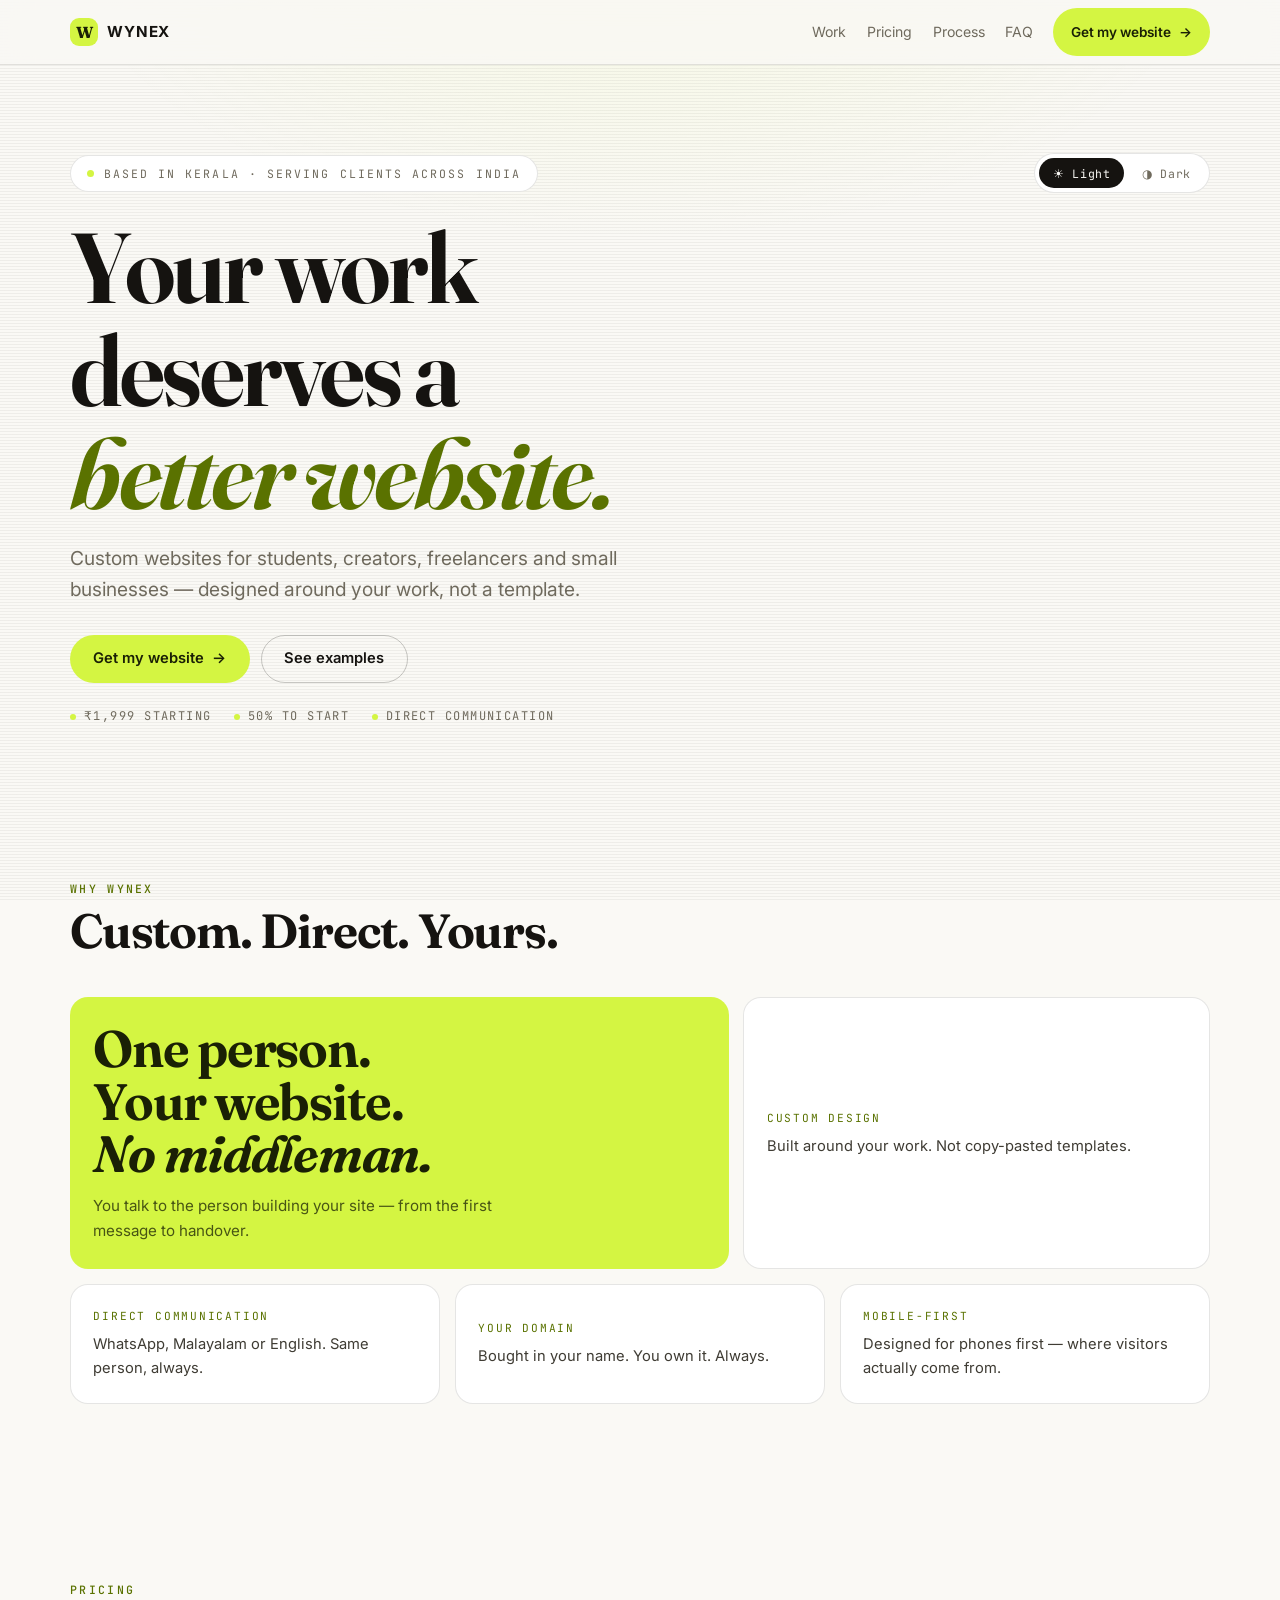
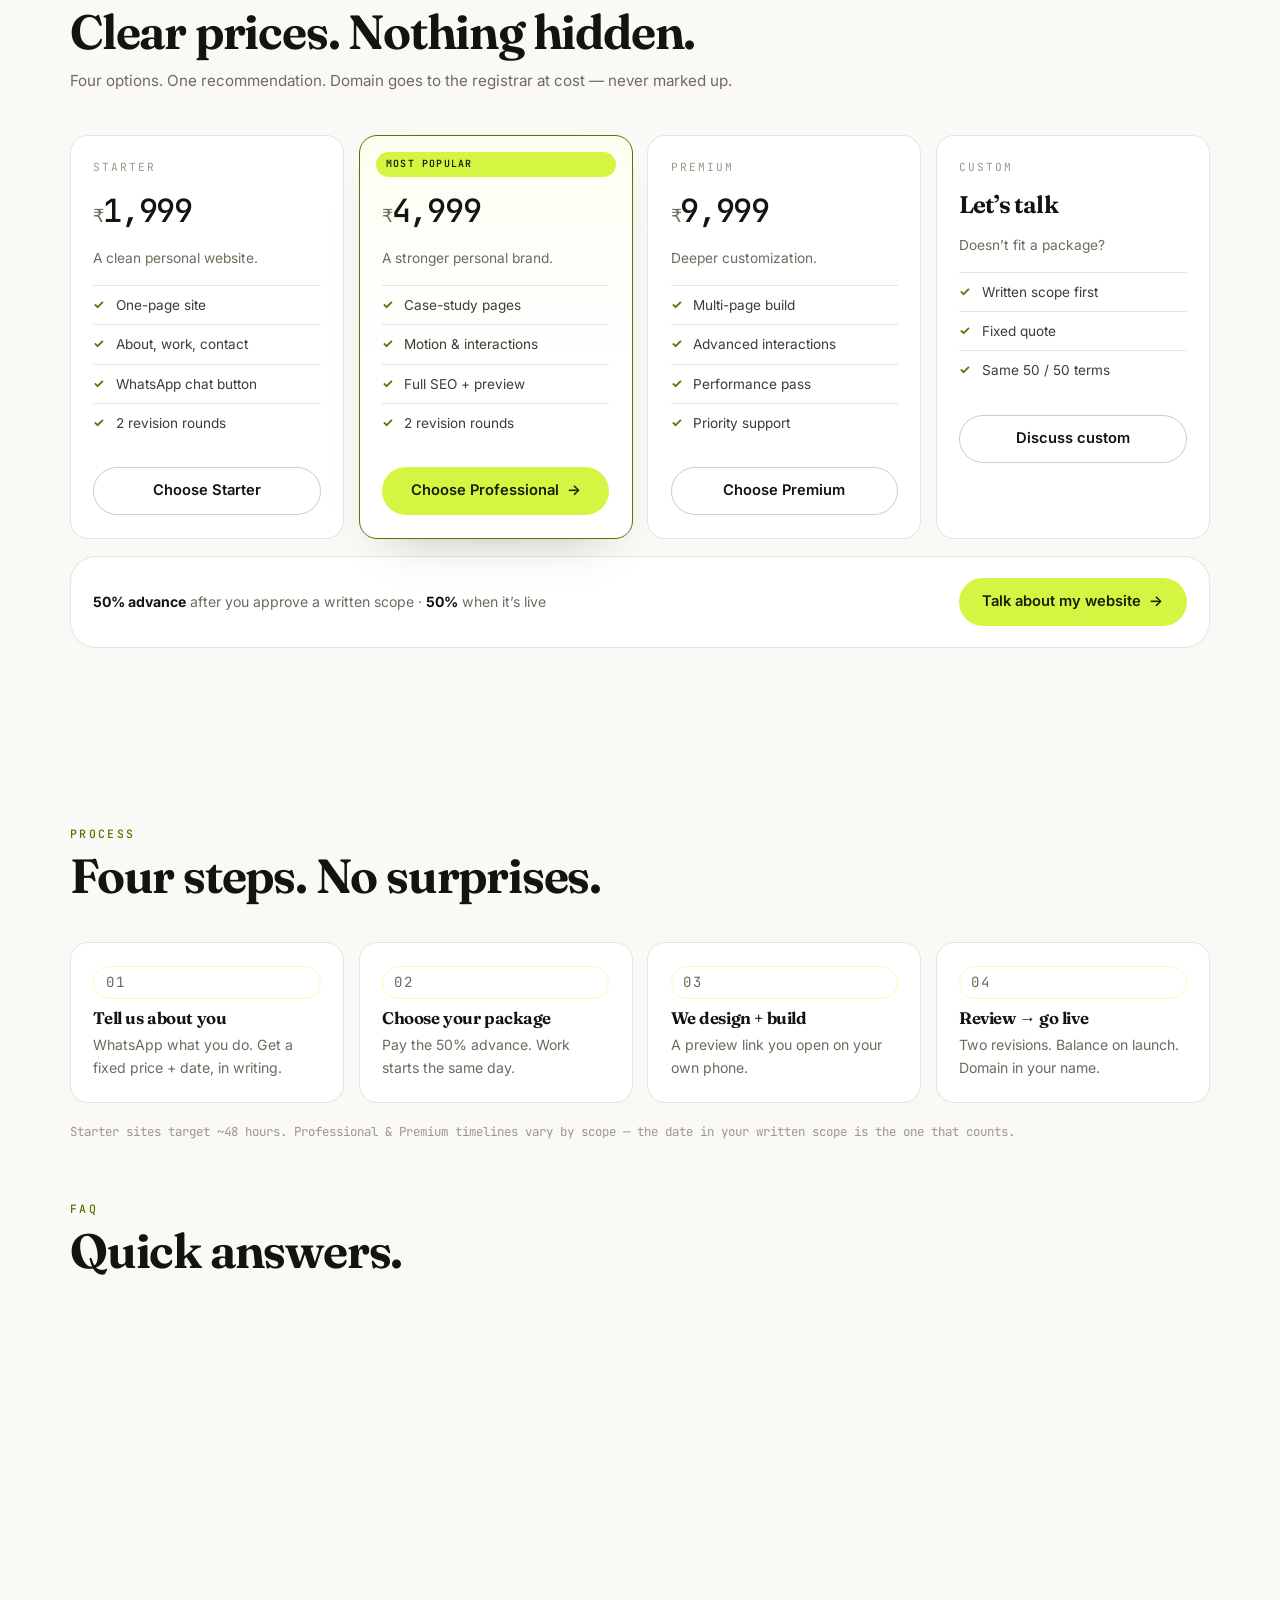
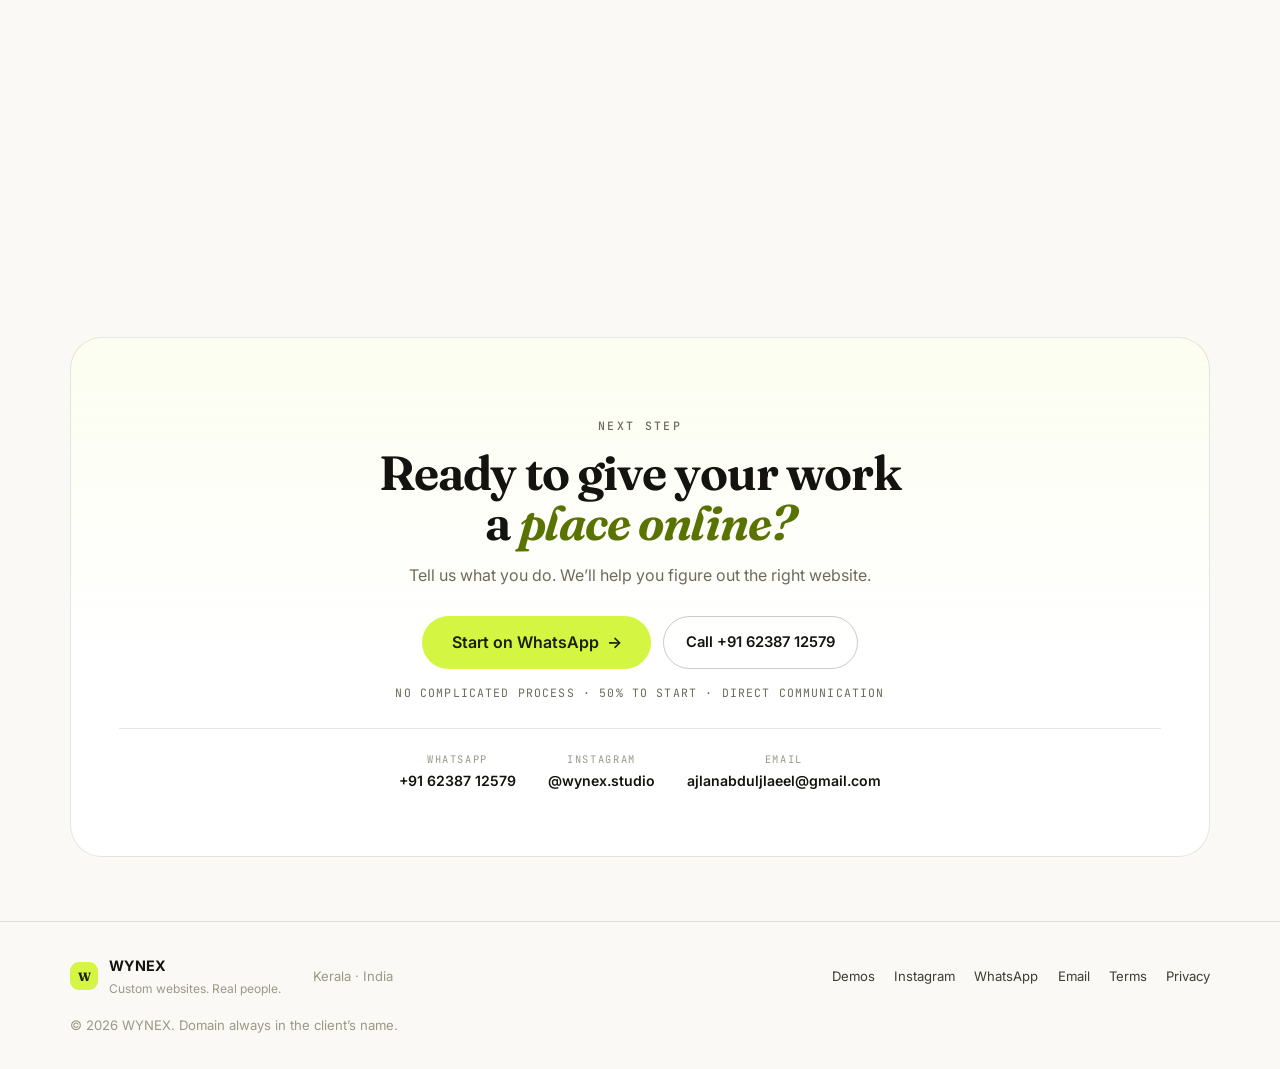
==== commit 201ffabe: "Complete website redesign — new WYNEX portfolio" ====
--- a/index.html
+++ b/index.html
@@ -3,1066 +3,241 @@
 <head>
 <meta charset="utf-8">
 <meta name="viewport" content="width=device-width, initial-scale=1">
-
-<!-- ============================================================
-     WYNEX — single-page site.
-     EDIT THESE FOUR VALUES ANYWHERE THEY APPEAR (marked "EDIT"):
-       1. WhatsApp number  2. UPI ID  3. Instagram handle  4. Email
-     ============================================================ -->
-<title>Custom Portfolio Websites Kerala &amp; India | From ₹1,999 — WYNEX</title>
-<meta name="description" content="WYNEX builds custom portfolio websites for students, creators, freelancers, designers, developers and professionals in Kerala and across India. From ₹1,999. Starter sites targeted within 48 hours. 50% advance, UPI accepted. Your domain stays yours.">
-<meta name="keywords" content="portfolio website Kerala, portfolio website India, portfolio website for students, portfolio website for freelancers, portfolio website for creators, personal website Kerala, personal website India, custom portfolio website">
-<meta name="theme-color" content="#fbfbfc" media="(prefers-color-scheme: light)">
-<meta name="theme-color" content="#0c0e13" media="(prefers-color-scheme: dark)">
+<title>WYNEX — Custom Websites in Kerala &amp; India</title>
+<meta name="description" content="WYNEX builds custom portfolio websites for students, freelancers, creators and small businesses in Kerala, India. Starting at ₹1,999. 50% to start, 50% on launch.">
+<meta name="robots" content="index,follow,max-image-preview:large">
+<meta name="theme-color" content="#faf9f5">
+<script>try{if(localStorage.getItem('wynex-theme')==='dark'){document.documentElement.dataset.theme='dark'}}catch(e){}</script>
 <link rel="canonical" href="https://ajlan69.github.io/wynex/">
-
 <meta property="og:type" content="website">
 <meta property="og:site_name" content="WYNEX">
-<meta property="og:title" content="Your work deserves a better website. — WYNEX">
-<meta property="og:description" content="Custom portfolio websites for students, creators, freelancers and professionals. Based in Kerala, serving clients across India. From ₹1,999, Starter sites targeted within 48 hours, 50% advance, UPI accepted.">
+<meta property="og:title" content="Your work deserves a better website.">
+<meta property="og:description" content="Custom websites for students, creators, freelancers and small businesses in Kerala & India. From ₹1,999.">
 <meta property="og:url" content="https://ajlan69.github.io/wynex/">
-<meta property="og:image" content="https://ajlan69.github.io/wynex/assets/og-image.svg">
+<meta property="og:image" content="https://ajlan69.github.io/wynex/assets/img/og-image.png">
+<meta property="og:image:width" content="1200">
+<meta property="og:image:height" content="630">
 <meta name="twitter:card" content="summary_large_image">
-
+<meta name="twitter:title" content="Your work deserves a better website. — WYNEX">
+<meta name="twitter:description" content="Custom websites in Kerala & India. From ₹1,999. 50% to start.">
+<meta name="twitter:image" content="https://ajlan69.github.io/wynex/assets/img/og-image.png">
 <link rel="icon" href="assets/favicon.svg" type="image/svg+xml">
 <link rel="apple-touch-icon" href="assets/favicon.svg">
-
 <link rel="preconnect" href="https://fonts.googleapis.com">
 <link rel="preconnect" href="https://fonts.gstatic.com" crossorigin>
-<link rel="stylesheet" href="https://fonts.googleapis.com/css2?family=Fraunces:opsz,wght@9..144,400;9..144,600;9..144,700&family=Inter:wght@400;500;600;700&family=JetBrains+Mono:wght@400;500&display=swap" media="print" onload="this.media='all'">
-<noscript><link rel="stylesheet" href="https://fonts.googleapis.com/css2?family=Fraunces:opsz,wght@9..144,400;9..144,600;9..144,700&family=Inter:wght@400;500;600;700&family=JetBrains+Mono:wght@400;500&display=swap"></noscript>
-
+<link rel="stylesheet" href="https://fonts.googleapis.com/css2?family=Fraunces:ital,opsz,wght@0,9..144,500;0,9..144,650;1,9..144,500&family=Inter:wght@400;500;600;700&family=JetBrains+Mono:wght@400;500&display=swap" media="print" onload="this.media='all'">
+<noscript><link rel="stylesheet" href="https://fonts.googleapis.com/css2?family=Fraunces:ital,opsz,wght@0,9..144,500;0,9..144,650;1,9..144,500&family=Inter:wght@400;500;600;700&family=JetBrains+Mono:wght@400;500&display=swap"></noscript>
 <link rel="stylesheet" href="assets/css/style.css">
-
 <script type="application/ld+json">
-{
-  "@context": "https://schema.org",
-  "@type": "ProfessionalService",
-  "name": "WYNEX",
-  "url": "https://ajlan69.github.io/wynex/",
-  "description": "Independent one-person web-design service based in Kerala, India. Custom portfolio and personal websites for students, creators, freelancers, designers, developers, photographers, professionals and small businesses.",
-  "areaServed": "IN",
-  "availableLanguage": ["en"],
-  "priceRange": "₹1999 - ₹9999",
-  "email": "ajlanabduljlaeel@gmail.com",
-  "sameAs": ["https://instagram.com/wynex.studio"],
-  "address": {
-    "@type": "PostalAddress",
-    "addressRegion": "Kerala",
-    "addressCountry": "IN"
-  },
-  "hasOfferCatalog": {
-    "@type": "OfferCatalog",
-    "name": "Portfolio website packages",
-    "itemListElement": [
-      { "@type": "Offer", "name": "Starter", "price": "1999", "priceCurrency": "INR" },
-      { "@type": "Offer", "name": "Professional", "price": "4999", "priceCurrency": "INR" },
-      { "@type": "Offer", "name": "Premium", "price": "9999", "priceCurrency": "INR" }
-    ]
-  }
-}
+{"@context":"https://schema.org","@type":"ProfessionalService","name":"WYNEX","url":"https://ajlan69.github.io/wynex/","description":"Independent one-person web-design service in Kochi, Kerala. Custom portfolio and business websites for students, freelancers, creators and small businesses across India.","areaServed":["Kochi","Kerala","IN"],"priceRange":"₹1999 - ₹9999","email":"ajlanabduljlaeel@gmail.com","telephone":"+91-62387-12579","sameAs":["https://instagram.com/wynex.studio"]}
 </script>
-
 <script type="application/ld+json">
-{
-  "@context": "https://schema.org",
-  "@type": "FAQPage",
-  "mainEntity": [
-    { "@type": "Question", "name": "Do I need to buy a domain?",
-      "acceptedAnswer": { "@type": "Answer", "text": "Yes, and it is cheap — usually a few hundred rupees a year. WYNEX guides you through buying it in your own name. The registrar charges you directly, and that cost is not part of the package price." } },
-    { "@type": "Question", "name": "Who owns my domain?",
-      "acceptedAnswer": { "@type": "Answer", "text": "You do, completely. It is registered in your name. WYNEX never takes ownership of a client domain and never asks for your registrar password." } },
-    { "@type": "Question", "name": "Where will my website be hosted?",
-      "acceptedAnswer": { "@type": "Answer", "text": "Usually on your own free Cloudflare Pages account, set up with you so you stay in control. If that is not possible, WYNEX hosting can be arranged under a written agreement. You can move your site to another host at any time." } },
-    { "@type": "Question", "name": "How does the 50/50 payment work?",
-      "acceptedAnswer": { "@type": "Answer", "text": "50% advance by UPI starts the work on your project. The remaining 50% is due only when the website is delivered and live. You never pay the full amount before seeing the result." } },
-    { "@type": "Question", "name": "How fast will I receive the website?",
-      "acceptedAnswer": { "@type": "Answer", "text": "Timelines depend on the package: Starter is targeted at 48 hours, Professional at 3-5 days and Premium at 5-7 days. The clock starts once we have your content, links and the 50% advance, and the date in your written scope is the one that counts." } },
-    { "@type": "Question", "name": "Can I request changes?",
-      "acceptedAnswer": { "@type": "Answer", "text": "Yes. Two rounds of revisions are included in every package. Changes are collected over WhatsApp or email, consolidated in one message, and tracked so you always know which round you are on." } },
-    { "@type": "Question", "name": "What if I don’t know what design I want?",
-      "acceptedAnswer": { "@type": "Answer", "text": "That is the normal starting point. Send your work and a couple of sites you like or dislike. A visual direction is proposed and approved before anything is built." } },
-    { "@type": "Question", "name": "Can you help me with website content?",
-      "acceptedAnswer": { "@type": "Answer", "text": "Yes. Send rough notes, a resume, project lists or voice points, and they get shaped into proper About, project and contact sections. You approve every word before the site goes live." } },
-    { "@type": "Question", "name": "Will the website work on mobile?",
-      "acceptedAnswer": { "@type": "Answer", "text": "Yes. Websites are designed phone-first, because most visitors open the link from Instagram, WhatsApp or LinkedIn on a phone. Layouts are tested on small phones, tablets and desktops." } },
-{ "@type": "Question", "name": "Can I use the website on my CV?",
-      "acceptedAnswer": { "@type": "Answer", "text": "Yes - that is the point of it. One link that works in your CV, email signature and any application form." } },
-    { "@type": "Question", "name": "Can you help with the domain and hosting setup?",
-      "acceptedAnswer": { "@type": "Answer", "text": "Yes. WYNEX talks you through buying the domain in your own name and sets the site up on your Cloudflare account so you stay in control. Hosting and domain costs go to the provider directly, at their price." } },
-    { "@type": "Question", "name": "Can I share it on Instagram and WhatsApp?",
-      "acceptedAnswer": { "@type": "Answer", "text": "Yes. The link preview — the title, description and image shown when a link is shared — is set up, so it looks right in an Instagram bio, a WhatsApp chat, LinkedIn or a direct message." } },
-    { "@type": "Question", "name": "What happens after the website is delivered?",
-      "acceptedAnswer": { "@type": "Answer", "text": "You get the live website plus seven days of free support for bugs and small fixes. After that, further changes are handled as a small one-off quote. Your domain and website files remain yours." } }
-  ]
-}
+{"@context":"https://schema.org","@type":"FAQPage","mainEntity":[
+{"@type":"Question","name":"How quickly can my website be ready?","acceptedAnswer":{"@type":"Answer","text":"Starter sites are targeted within 48 hours. Professional and Premium timelines vary by scope and are agreed in writing before you pay anything."}},
+{"@type":"Question","name":"Who owns the domain?","acceptedAnswer":{"@type":"Answer","text":"You do. The domain is bought in your name, paid by you to the registrar. WYNEX never takes ownership of a client domain."}},
+{"@type":"Question","name":"Where is the website hosted?","acceptedAnswer":{"@type":"Answer","text":"Preferably on your own free Cloudflare Pages account, set up with you. If WYNEX hosts it, that happens under a clear written agreement — and you can move anytime."}},
+{"@type":"Question","name":"How does payment work?","acceptedAnswer":{"@type":"Answer","text":"50% advance after you approve a written scope, 50% when the site is live. Nothing is charged before you agree to something in writing."}},
+{"@type":"Question","name":"Can you help with the design? I have no logo or photos.","acceptedAnswer":{"@type":"Answer","text":"Yes. You send whatever you have over WhatsApp — photos, text, links — and the design direction is built around your work, not a template."}},
+{"@type":"Question","name":"What happens after launch?","acceptedAnswer":{"@type":"Answer","text":"7 days of support are free. After that, small edits go through an optional ₹500/month plan or a small one-off quote agreed in writing first."}}]}
+</script>
+<script type="application/ld+json">
+{"@context":"https://schema.org","@type":"ItemList","name":"WYNEX demo websites","itemListElement":[
+{"@type":"ListItem","position":1,"url":"https://ajlan69.github.io/wynex/demos/designer/","name":"Designer portfolio demo"},
+{"@type":"ListItem","position":2,"url":"https://ajlan69.github.io/wynex/demos/student/","name":"Student portfolio demo"},
+{"@type":"ListItem","position":3,"url":"https://ajlan69.github.io/wynex/demos/photographer/","name":"Photographer portfolio demo"},
+{"@type":"ListItem","position":4,"url":"https://ajlan69.github.io/wynex/demos/freelancer/","name":"Freelancer portfolio demo"},
+{"@type":"ListItem","position":5,"url":"https://ajlan69.github.io/wynex/demos/shop/","name":"Local shop demo"},
+{"@type":"ListItem","position":6,"url":"https://ajlan69.github.io/wynex/demos/salon/","name":"Salon demo"},
+{"@type":"ListItem","position":7,"url":"https://ajlan69.github.io/wynex/demos/clinic/","name":"Clinic demo"},
+{"@type":"ListItem","position":8,"url":"https://ajlan69.github.io/wynex/demos/restaurant/","name":"Restaurant demo"}]}
 </script>
 </head>
-
 <body>
 <a class="skip" href="#main">Skip to content</a>
 
-<!-- ============================ 1. NAVIGATION ============================ -->
 <header class="site-head" id="top">
   <div class="wrap head-inner">
-    <a class="logo" href="#top" aria-label="WYNEX — home">
-      <span class="logo-mark" aria-hidden="true">W</span>
-      <span class="logo-word">WYNEX</span>
-    </a>
-
+    <a class="logo" href="#top" aria-label="WYNEX — home"><span class="logo-mark" aria-hidden="true">W</span><span class="logo-word">WYNEX</span></a>
     <nav class="nav" id="nav" aria-label="Main">
       <ul class="nav-list">
-        <li><a href="#examples">Examples</a></li>
-        <li><a href="#who">Who it&rsquo;s for</a></li>
+        <li><a href="demos.html">Work</a></li>
         <li><a href="#pricing">Pricing</a></li>
         <li><a href="#process">Process</a></li>
         <li><a href="#faq">FAQ</a></li>
-        <li><a href="#contact">Contact</a></li>
       </ul>
-      <!-- EDIT: WhatsApp number -->
-      <a class="btn btn-primary btn-sm nav-cta"
-         href="https://wa.me/916238712579?text=Hi%20WYNEX!%20I%20found%20your%20website%20and%20I%E2%80%99m%20interested%20in%20getting%20a%20website.%20I%20do%20%5Bprofession%2Fwork%5D%20and%20I%E2%80%99d%20like%20to%20know%20which%20package%20would%20suit%20me."
-         target="_blank" rel="noopener">Start a Chat</a>
+      <a class="btn btn-primary btn-sm nav-cta" href="https://wa.me/916238712579?text=Hi%20WYNEX!%20I%20found%20your%20website%20and%20I%E2%80%99m%20interested%20in%20getting%20a%20website.%20I%20do%20%5Bwork%2Fprofession%5D%20and%20I%E2%80%99d%20like%20to%20know%20which%20package%20would%20suit%20me." target="_blank" rel="noopener">Get my website <span aria-hidden="true">→</span></a>
     </nav>
-
-    <button class="nav-toggle" id="navToggle" type="button"
-            aria-expanded="false" aria-controls="nav" aria-label="Open menu">
-      <span class="nav-toggle-bars" aria-hidden="true"><i></i><i></i><i></i></span>
-      <span class="nav-toggle-text">Menu</span>
-    </button>
+    <button class="nav-toggle" id="navToggle" type="button" aria-expanded="false" aria-controls="nav" aria-label="Open menu"><span class="nav-toggle-bars" aria-hidden="true"><i></i><i></i><i></i></span></button>
   </div>
 </header>
 
 <main id="main">
 
-<!-- ============================= 2. HERO ============================= -->
-<section class="hero">
-  <div class="wrap hero-inner">
-    <p class="pill"><span class="dot" aria-hidden="true"></span>Based in Kerala · Serving clients across India</p>
-
-    <h1>Your work deserves a better website.</h1>
-
-    <p class="lead">Custom portfolio websites for students, creators, freelancers and professionals across Kerala and India. Fast turnaround &mdash; <strong>Starter sites targeted within 48 hours.</strong></p>
-
-    <div class="btn-row">
-      <!-- EDIT: WhatsApp number -->
-      <a class="btn btn-primary" href="https://wa.me/916238712579?text=Hi%20WYNEX!%20I%20found%20your%20website%20and%20I%E2%80%99m%20interested%20in%20getting%20a%20website.%20I%20do%20%5Bprofession%2Fwork%5D%20and%20I%E2%80%99d%20like%20to%20know%20which%20package%20would%20suit%20me."
-         target="_blank" rel="noopener">Which Package Fits Me? <span aria-hidden="true">&rarr;</span></a>
-      <a class="btn btn-ghost" href="#examples">View Live Examples</a>
-    </div>
-
-    <p class="hero-micro">
-      <strong>₹1,999</strong> starting <span aria-hidden="true">·</span>
-      <strong>Starter in ~48 hrs</strong> <span aria-hidden="true">·</span>
-      <strong>50%</strong> advance <span aria-hidden="true">·</span>
-      <strong>UPI</strong> accepted
-    </p>
-  </div>
-</section>
-
-<!-- ================= 3. MICRO TRUST BAR (real claims only) ================= -->
-<section class="trustbar" aria-label="What you get, in short">
-  <div class="wrap">
-    <ul class="trustbar-list">
-      <li><span class="tick" aria-hidden="true"></span>Starter target: ~48 hrs</li>
-      <li><span class="tick" aria-hidden="true"></span>50% to start</li>
-      <li><span class="tick" aria-hidden="true"></span>Client-owned domain</li>
-      <li><span class="tick" aria-hidden="true"></span>UPI accepted</li>
-      <li><span class="tick" aria-hidden="true"></span>Fixed prices, written scope</li>
-    </ul>
-  </div>
-</section>
-
-<!-- ================= 4. LIVE DEMOS / VISUAL PROOF ================= -->
-<section class="section" id="examples">
-  <div class="wrap">
-    <header class="sec-head">
-      <div>
-        <p class="kicker">Visual proof</p>
-        <h2>Imagine your work looking like this.</h2>
-      </div>
-      <p class="sec-head-note">Different people need different websites. Your design should match what you do — not the other way around.</p>
-    </header>
-
-    <!-- Real, live WYNEX build. Labelled as a demo, never as a client. -->
-    <article class="showcase">
-      <a class="showcase-media" href="https://adeela.vercel.app/" target="_blank" rel="noopener"
-         aria-label="Open the live WYNEX demo website in a new tab">
-        <img src="assets/img/demo-live-960.webp"
-             srcset="assets/img/demo-live-480.webp 480w, assets/img/demo-live-960.webp 960w"
-             sizes="(max-width: 860px) 92vw, 620px"
-             width="960" height="720" loading="lazy" decoding="async"
-             alt="Screenshot of a live personal website built by WYNEX for a counselling professional: hero headline, about section and services, shown in a desktop browser.">
-        <span class="showcase-flag" aria-hidden="true">Live demo</span>
-      </a>
-      <div class="showcase-body">
-        <h3>A real website, live on the internet</h3>
-        <p>This is an actual WYNEX build — a personal website for a counselling professional, live and open to anyone. Open it on your phone: that is exactly how most people will see <em>your</em> website.</p>
-        <ul class="tag-row">
-          <li>Personal brand</li>
-          <li>Services</li>
-          <li>Contact</li>
-          <li>Mobile-first</li>
-        </ul>
-        <a class="btn btn-primary btn-sm" href="https://adeela.vercel.app/" target="_blank" rel="noopener">Open the live site <span aria-hidden="true">&rarr;</span></a>
-      </div>
-    </article>
-
-    <h3 class="sub-h">Six directions, depending on who you are</h3>
-    <p class="fine fine-lead">Every card below is a <strong>concept</strong> we build &mdash; not a client project. Tap one to ask about it on WhatsApp.</p>
-
-    <ul class="concepts">
-      <!-- EDIT: WhatsApp number (repeated on each concept) -->
-      <li class="concept">
-        <a class="concept-hit" target="_blank" rel="noopener"
-           href="https://wa.me/916238712579?text=Hi%20WYNEX!%20I%20like%20the%20Kerala%20Student%20Portfolio%20concept.%20I%20do%20%5Bprofession%2Fwork%5D%20and%20I%E2%80%99d%20like%20to%20know%20which%20package%20would%20suit%20me.">
-          <span class="pv pv--student" aria-hidden="true">
-            <span class="pv-top"><i></i><i></i><i></i></span>
-            <span class="pv-canvas">
-              <span class="pv-nav"><b></b><i></i></span>
-              <span class="pv-t1"></span><span class="pv-t2"></span>
-              <span class="pv-g3"><i class="on"></i><i></i><i></i></span>
-              <span class="pv-ln w80"></span><span class="pv-ln w60"></span>
-            </span>
-          </span>
-          <div class="concept-body">
-            <span class="tag">Concept</span>
-            <h4>Kerala Student Portfolio</h4>
-            <span class="concept-desc">Projects, achievements and education in one link &mdash; the one you put on your CV.</span>
-            <span class="concept-cue">Ask for this <span aria-hidden="true">&rarr;</span></span>
-          </div>
-        </a>
-      </li>
-
-      <li class="concept">
-        <a class="concept-hit" target="_blank" rel="noopener"
-           href="https://wa.me/916238712579?text=Hi%20WYNEX!%20I%20like%20the%20Kerala%20Photographer%20concept.%20I%20do%20%5Bprofession%2Fwork%5D%20and%20I%E2%80%99d%20like%20to%20know%20which%20package%20would%20suit%20me.">
-          <span class="pv pv--photo" aria-hidden="true">
-            <span class="pv-top"><i></i><i></i><i></i></span>
-            <span class="pv-canvas">
-              <span class="pv-nav"><b></b><i></i></span>
-              <span class="pv-sq"></span>
-              <span class="pv-t1"></span><span class="pv-t2"></span>
-              <span class="pv-g4"><i class="on"></i><i class="on"></i><i></i><i></i></span>
-            </span>
-          </span>
-          <div class="concept-body">
-            <span class="tag">Concept</span>
-            <h4>Kerala Photographer</h4>
-            <span class="concept-desc">A full-screen gallery that still loads fast on a phone &mdash; and a way to book you.</span>
-            <span class="concept-cue">Ask for this <span aria-hidden="true">&rarr;</span></span>
-          </div>
-        </a>
-      </li>
-
-      <li class="concept">
-        <a class="concept-hit" target="_blank" rel="noopener"
-           href="https://wa.me/916238712579?text=Hi%20WYNEX!%20I%20like%20the%20Freelancer%20concept.%20I%20do%20%5Bprofession%2Fwork%5D%20and%20I%E2%80%99d%20like%20to%20know%20which%20package%20would%20suit%20me.">
-          <span class="pv pv--freelancer" aria-hidden="true">
-            <span class="pv-top"><i></i><i></i><i></i></span>
-            <span class="pv-canvas">
-              <span class="pv-nav"><b></b><i></i></span>
-              <span class="pv-t1"></span>
-              <span class="pv-g2"><i class="on"></i><i></i></span>
-              <span class="pv-ln w70"></span><span class="pv-ln w50"></span>
-              <span class="pv-cta"></span>
-            </span>
-          </span>
-          <div class="concept-body">
-            <span class="tag">Concept</span>
-            <h4>Freelancer</h4>
-            <span class="concept-desc">What you do, proof you&rsquo;ve done it, and one obvious way to contact you.</span>
-            <span class="concept-cue">Ask for this <span aria-hidden="true">&rarr;</span></span>
-          </div>
-        </a>
-      </li>
-
-      <li class="concept">
-        <a class="concept-hit" target="_blank" rel="noopener"
-           href="https://wa.me/916238712579?text=Hi%20WYNEX!%20I%20like%20the%20Designer%20concept.%20I%20do%20%5Bprofession%2Fwork%5D%20and%20I%E2%80%99d%20like%20to%20know%20which%20package%20would%20suit%20me.">
-          <span class="pv pv--designer" aria-hidden="true">
-            <span class="pv-top"><i></i><i></i><i></i></span>
-            <span class="pv-canvas">
-              <span class="pv-nav"><b></b><i></i></span>
-              <span class="pv-g2 tall"><i class="on"></i><i></i></span>
-              <span class="pv-ln w70"></span>
-              <span class="pv-g3"><i></i><i class="on"></i><i></i></span>
-            </span>
-          </span>
-          <div class="concept-body">
-            <span class="tag">Concept</span>
-            <h4>Designer</h4>
-            <span class="concept-desc">Case studies and visual work, given the space and type they deserve.</span>
-            <span class="concept-cue">Ask for this <span aria-hidden="true">&rarr;</span></span>
-          </div>
-        </a>
-      </li>
-
-      <li class="concept">
-        <a class="concept-hit" target="_blank" rel="noopener"
-           href="https://wa.me/916238712579?text=Hi%20WYNEX!%20I%20like%20the%20Developer%20concept.%20I%20do%20%5Bprofession%2Fwork%5D%20and%20I%E2%80%99d%20like%20to%20know%20which%20package%20would%20suit%20me.">
-          <span class="pv pv--developer" aria-hidden="true">
-            <span class="pv-top"><i></i><i></i><i></i></span>
-            <span class="pv-canvas">
-              <span class="pv-nav"><b></b><i></i></span>
-              <span class="pv-t1"></span>
-              <span class="pv-code"><i></i><i></i><i></i><i></i></span>
-              <span class="pv-g2"><i class="on"></i><i></i></span>
-            </span>
-          </span>
-          <div class="concept-body">
-            <span class="tag">Concept</span>
-            <h4>Developer</h4>
-            <span class="concept-desc">Projects, stack and GitHub &mdash; laid out for engineers and CS students.</span>
-            <span class="concept-cue">Ask for this <span aria-hidden="true">&rarr;</span></span>
-          </div>
-        </a>
-      </li>
-
-      <li class="concept">
-        <a class="concept-hit" target="_blank" rel="noopener"
-           href="https://wa.me/916238712579?text=Hi%20WYNEX!%20I%20like%20the%20Small%20Business%20concept.%20I%20do%20%5Bprofession%2Fwork%5D%20and%20I%E2%80%99d%20like%20to%20know%20which%20package%20would%20suit%20me.">
-          <span class="pv pv--business" aria-hidden="true">
-            <span class="pv-top"><i></i><i></i><i></i></span>
-            <span class="pv-canvas">
-              <span class="pv-nav"><b></b><i></i></span>
-              <span class="pv-t1"></span><span class="pv-t2"></span>
-              <span class="pv-ln w80"></span>
-              <span class="pv-g3"><i class="on"></i><i class="on"></i><i class="on"></i></span>
-              <span class="pv-cta wide"></span>
-            </span>
-          </span>
-          <div class="concept-body">
-            <span class="tag">Concept</span>
-            <h4>Small Business</h4>
-            <span class="concept-desc">What you offer, why to trust you, and a WhatsApp button that just works.</span>
-            <span class="concept-cue">Ask for this <span aria-hidden="true">&rarr;</span></span>
-          </div>
-        </a>
-      </li>
-    </ul>
-
-    <p class="fine">The live site above is a real website built by WYNEX. Everything below it is a concept &mdash; a direction we build, not a client project.</p>
-
-    <div class="btn-row">
-      <!-- EDIT: WhatsApp number -->
-      <a class="btn btn-primary" href="https://wa.me/916238712579?text=Hi%20WYNEX!%20I%20found%20your%20website%20and%20I%E2%80%99m%20interested%20in%20getting%20a%20website.%20I%20do%20%5Bprofession%2Fwork%5D%20and%20I%E2%80%99d%20like%20to%20know%20which%20package%20would%20suit%20me."
-         target="_blank" rel="noopener">Which Package Fits Me? <span aria-hidden="true">&rarr;</span></a>
-      <a class="btn btn-ghost" href="#pricing">See pricing</a>
-    </div>
-  </div>
-</section>
-
-<!-- ================= 5. DESIGN DIRECTIONS (selling point) ================= -->
-<section class="section section-alt" id="themes">
-  <div class="wrap">
-    <header class="sec-head">
-      <div>
-        <p class="kicker">Design directions</p>
-        <h2>Your website should feel like you.</h2>
-      </div>
-      <p class="sec-head-note">Choose a visual direction — we build the website around your identity, not around a template. Mix them if you want; the point is that it reads as yours.</p>
-    </header>
-
-    <ul class="themes">
-      <li class="theme">
-        <span class="theme-art t-minimal" aria-hidden="true">
-          <span class="t-nav"><b></b><i></i></span>
-          <span class="t-t1"></span><span class="t-t2"></span>
-          <span class="t-ln"></span>
-        </span>
-        <b class="theme-name">Minimal Pro</b>
-        <span class="theme-desc">Calm, type-led, lots of space.</span>
-      </li>
-
-      <li class="theme">
-        <span class="theme-art t-editorial" aria-hidden="true">
-          <span class="t-nav"><b></b><i></i></span>
-          <span class="t-drop"></span>
-          <span class="t-cols"><i></i><i></i></span>
-        </span>
-        <b class="theme-name">Editorial</b>
-        <span class="theme-desc">Magazine-like, strong typography.</span>
-      </li>
-
-      <li class="theme">
-        <span class="theme-art t-bento" aria-hidden="true">
-          <span class="t-bento-grid"><i></i><i></i><i></i><i></i><i></i><i></i></span>
-        </span>
-        <b class="theme-name">Bento</b>
-        <span class="theme-desc">Tiled blocks, modern and friendly.</span>
-      </li>
-
-      <li class="theme">
-        <span class="theme-art t-dark" aria-hidden="true">
-          <span class="t-nav"><b></b><i></i></span>
-          <span class="t-t1"></span><span class="t-t2"></span>
-          <span class="t-chip"></span>
-        </span>
-        <b class="theme-name">Dark Tech</b>
-        <span class="theme-desc">Dark, precise, quietly premium.</span>
-      </li>
-
-      <li class="theme">
-        <span class="theme-art t-brutal" aria-hidden="true">
-          <span class="t-t1"></span>
-          <span class="t-block"></span>
-          <span class="t-t2"></span>
-        </span>
-        <b class="theme-name">Neo-Brutalism</b>
-        <span class="theme-desc">Loud borders, zero apologies.</span>
-      </li>
-
-      <li class="theme">
-        <span class="theme-art t-luxury" aria-hidden="true">
-          <span class="t-nav"><b></b><i></i></span>
-          <span class="t-rule"></span>
-          <span class="t-t1"></span>
-          <span class="t-caps">&#9670;</span>
-        </span>
-        <b class="theme-name">Luxury</b>
-        <span class="theme-desc">Restrained, elegant, expensive-looking.</span>
-      </li>
-
-      <li class="theme">
-        <span class="theme-art t-creative" aria-hidden="true">
-          <span class="t-circle"></span>
-          <span class="t-t1"></span>
-          <span class="t-block"></span>
-        </span>
-        <b class="theme-name">Creative</b>
-        <span class="theme-desc">Bold colour and big type.</span>
-      </li>
-
-      <li class="theme">
-        <span class="theme-art t-terminal" aria-hidden="true">
-          <span class="t-term"><i class="on"></i><i></i><i></i><i></i></span>
-          <span class="t-prompt"><b>&gt;_</b></span>
-        </span>
-        <b class="theme-name">Developer / Terminal</b>
-        <span class="theme-desc">For people who live in a terminal.</span>
-      </li>
-
-      <li class="theme">
-        <span class="theme-art t-immersive" aria-hidden="true">
-          <span class="t-card a"></span>
-          <span class="t-card b"></span>
-          <span class="t-card c"></span>
-        </span>
-        <b class="theme-name">3D / Immersive</b>
-        <span class="theme-desc">Depth and motion, used sparingly.</span>
-      </li>
-    </ul>
-
-    <div class="btn-row themes-cta">
-      <!-- EDIT: WhatsApp number -->
-      <a class="btn btn-ghost" href="https://wa.me/916238712579?text=Hi%20WYNEX%21%20I%20like%20one%20of%20the%20design%20directions.%20Can%20you%20show%20me%20more%20examples%3F"
-         target="_blank" rel="noopener">Ask About a Direction</a>
-    </div>
-  </div>
-</section>
-
-<!-- ================= 6. WHO WYNEX IS FOR ================= -->
-<section class="section" id="who">
-  <div class="wrap">
-    <header class="sec-head">
-      <div>
-        <p class="kicker">Who it&rsquo;s for</p>
-        <h2>Is this you?</h2>
-      </div>
-      <p class="sec-head-note">If your work is scattered across Instagram, résumés and chat threads, this puts it in one place that looks like you.</p>
-    </header>
-
-    <ul class="cards who-grid">
-      <li class="card">
-        <h3>Students</h3>
-        <p>Turn your achievements into a professional online profile — placements, internships and projects in one link.</p>
-      </li>
-      <li class="card">
-        <h3>Creators</h3>
-        <p>Build a home for your work, your identity and your audience — not just posts that vanish from a feed.</p>
-      </li>
-      <li class="card">
-        <h3>Freelancers</h3>
-        <p>Show potential clients what you do before they even message you.</p>
-      </li>
-      <li class="card">
-        <h3>Professionals</h3>
-        <p>Build a stronger personal presence beyond the résumé.</p>
-      </li>
-      <li class="card">
-        <h3>Designers &amp; Developers</h3>
-        <p>Present work the way your field expects — considered, fast and technically credible.</p>
-      </li>
-      <li class="card">
-        <h3>Small businesses</h3>
-        <p>Give customers a simple place to understand, trust and contact you.</p>
-      </li>
-    </ul>
-  </div>
-</section>
-
-<!-- ================= 7. WHY WYNEX ================= -->
-<section class="section section-alt" id="why">
-  <div class="wrap">
-    <header class="sec-head">
-      <div>
-        <p class="kicker">Why WYNEX</p>
-        <h2>What you get that a template won&rsquo;t give you.</h2>
-      </div>
-      <p class="sec-head-note">No generic agency promises. These are the practical differences you can actually point to.</p>
-    </header>
-
-    <ol class="benefits">
-      <li>
-        <p class="b-n">01</p>
-        <div>
-          <h3>Custom, not copy-pasted</h3>
-          <p>Your website is designed around your work, personality and goals — never assembled from a shared template.</p>
-        </div>
-      </li>
-      <li>
-        <p class="b-n">02</p>
-        <div>
-          <h3>No sales team. No account manager.</h3>
-          <p>You talk directly to the person building your website &mdash; the same person, from the first message to the handover.</p>
-        </div>
-      </li>
-      <li>
-        <p class="b-n">03</p>
-        <div>
-          <h3>Fast, realistic timelines</h3>
-          <p>Starter sites are targeted within 48 hours; deeper packages usually take 3&ndash;7 days. The date in your written scope is the one that counts.</p>
-        </div>
-      </li>
-      <li>
-        <p class="b-n">04</p>
-        <div>
-          <h3>Your domain, your name</h3>
-          <p>Your domain is purchased in your own name, so you keep ownership of your web address. Always.</p>
-        </div>
-      </li>
-      <li>
-        <p class="b-n">05</p>
-        <div>
-          <h3>Transparent pricing</h3>
-          <p>Know the package price before starting — ₹1,999, ₹4,999 or ₹9,999. No scope creep at the end.</p>
-        </div>
-      </li>
-      <li>
-        <p class="b-n">06</p>
-        <div>
-          <h3>Mobile-first</h3>
-          <p>Your website is designed to work beautifully on phones, where most of your traffic will actually come from.</p>
-        </div>
-      </li>
-      <li>
-        <p class="b-n">07</p>
-        <div>
-          <h3>Simple UPI payment</h3>
-          <p>Pay by UPI — 50% to start, 50% after delivery. No contracts, no invoicing maze.</p>
-        </div>
-      </li>
-    </ol>
-  </div>
-</section>
-
-<!-- ================= 8. WHAT YOU GET ================= -->
-<section class="section" id="includes">
-  <div class="wrap">
-    <header class="sec-head">
-      <div>
-        <p class="kicker">What you get</p>
-        <h2>Exactly what&rsquo;s included.</h2>
-      </div>
-      <p class="sec-head-note">Every build includes these. Higher packages add pages, deeper customisation and richer interactions — never hidden basics.</p>
-    </header>
-
-    <ul class="deliver">
-      <li>Responsive design — right on phone, tablet and desktop</li>
-      <li>Custom visual direction — layout, type and colour</li>
-      <li>Portfolio / project sections for your best work</li>
-      <li>About section that tells your story</li>
-      <li>Contact section with one clear next step</li>
-      <li>WhatsApp click-to-chat button</li>
-      <li>Basic SEO setup — titles, descriptions, link preview</li>
-      <li>Mobile optimisation and fast loading</li>
-      <li>Social links — Instagram, LinkedIn, GitHub</li>
-      <li>Domain connection assistance</li>
-      <li>Two rounds of revisions</li>
-      <li>Deployment assistance — we take it live with you</li>
-    </ul>
-
-    <div class="btn-row">
-      <!-- EDIT: WhatsApp number -->
-      <a class="btn btn-ghost" href="https://wa.me/916238712579?text=Hi%20WYNEX%21%20Can%20you%20tell%20me%20exactly%20what%27s%20included%20in%20each%20package%3F"
-         target="_blank" rel="noopener">Ask About a Package</a>
-    </div>
-  </div>
-</section>
-
-<!-- ================= 9. HOW IT WORKS ================= -->
-<section class="section section-alt" id="process">
-  <div class="wrap">
-    <header class="sec-head">
-      <div>
-        <p class="kicker">How it works</p>
-        <h2>Eight steps. No surprises.</h2>
-      </div>
-      <p class="sec-head-note">This is exactly what happens after you message — including when money moves.</p>
-    </header>
-
-    <ol class="steps steps-8">
-      <li class="step">
-        <p class="step-n">01</p>
-        <h3>Tell us about yourself</h3>
-        <p>What you do, what work you want to show, and what the site needs to achieve.</p>
-      </li>
-      <li class="step">
-        <p class="step-n">02</p>
-        <h3>Choose your package</h3>
-        <p>Starter, Professional, Premium or a custom quote — fixed price, confirmed in writing.</p>
-      </li>
-      <li class="step">
-        <p class="step-n">03</p>
-        <h3>Pay 50% advance</h3>
-        <p>By UPI. This starts the work on your project.</p>
-      </li>
-      <li class="step">
-        <p class="step-n">04</p>
-        <h3>We design &amp; build</h3>
-        <p>Direction first, then the build. Starter is targeted within 48 hours; Professional 3&ndash;5 days; Premium 5&ndash;7 days.</p>
-      </li>
-      <li class="step">
-        <p class="step-n">05</p>
-        <h3>You review the website</h3>
-        <p>A preview link you can open on your own phone and show to anyone.</p>
-      </li>
-      <li class="step">
-        <p class="step-n">06</p>
-        <h3>Request revisions</h3>
-        <p>Two rounds included. Send changes and they&rsquo;re applied.</p>
-      </li>
-      <li class="step">
-        <p class="step-n">07</p>
-        <h3>Pay the remaining 50%</h3>
-        <p>Only once you approve the site and it&rsquo;s ready to go live.</p>
-      </li>
-      <li class="step">
-        <p class="step-n">08</p>
-        <h3>Your website goes live</h3>
-        <p>Domain connected, mobile tested, and handed over with a short walkthrough.</p>
-      </li>
-    </ol>
-  </div>
-</section>
-
-<!-- ================= 10. PRICING ================= -->
-<section class="section" id="pricing">
-  <div class="wrap">
-    <header class="sec-head">
-      <div>
+  <!-- 1 · HERO -->
+  <section class="hero">
+    <div class="wrap">
+      <div class="hero-top" data-reveal>
+        <p class="eyebrow"><span class="pulse" aria-hidden="true"></span>Based in Kerala · Serving clients across India</p>
+        <div class="theme-switch" role="group" aria-label="Colour mode">
+          <button type="button" data-theme-set="light" aria-pressed="true">☀ Light</button>
+          <button type="button" data-theme-set="dark" aria-pressed="false">◑ Dark</button>
+        </div>
+      </div>
+      <h1 data-reveal>Your work<br>deserves a<br><em>better website.</em></h1>
+      <p class="lead" data-reveal>Custom websites for students, creators, freelancers and small businesses — designed around your work, not a template.</p>
+      <div class="btn-row" data-reveal>
+        <a class="btn btn-primary" href="https://wa.me/916238712579?text=Hi%20WYNEX!%20I%20found%20your%20website%20and%20I%E2%80%99m%20interested%20in%20getting%20a%20website.%20I%20do%20%5Bwork%2Fprofession%5D%20and%20I%E2%80%99d%20like%20to%20know%20which%20package%20would%20suit%20me." target="_blank" rel="noopener">Get my website <span aria-hidden="true">→</span></a>
+        <a class="btn btn-ghost" href="demos.html">See examples</a>
+      </div>
+      <ul class="trust-row" data-reveal>
+        <li>₹1,999 starting</li>
+        <li>50% to start</li>
+        <li>Direct communication</li>
+      </ul>
+
+    </div>
+  </section>
+
+  <!-- 2 · DIFFERENCE -->
+  <section class="section" id="difference">
+    <div class="wrap">
+      <header class="sec-head" data-reveal>
+        <p class="kicker">Why Wynex</p>
+        <h2>Custom. Direct. Yours.</h2>
+      </header>
+      <div class="bento diff-bento">
+        <div class="card diff-lead span-7" data-reveal>
+          <p class="diff-big">One person.<br>Your website.<br><em>No middleman.</em></p>
+          <p class="diff-sub">You talk to the person building your site — from the first message to handover.</p>
+        </div>
+        <div class="card mini span-5" data-reveal><p class="mini-k">Custom design</p><p>Built around your work. Not copy-pasted templates.</p></div>
+        <div class="card mini span-4" data-reveal><p class="mini-k">Direct communication</p><p>WhatsApp, Malayalam or English. Same person, always.</p></div>
+        <div class="card mini span-4" data-reveal><p class="mini-k">Your domain</p><p>Bought in your name. You own it. Always.</p></div>
+        <div class="card mini span-4" data-reveal><p class="mini-k">Mobile-first</p><p>Designed for phones first — where visitors actually come from.</p></div>
+      </div>
+    </div>
+  </section>
+
+  <!-- 4 · PRICING -->
+  <section class="section" id="pricing">
+    <div class="wrap">
+      <header class="sec-head" data-reveal>
         <p class="kicker">Pricing</p>
         <h2>Clear prices. Nothing hidden.</h2>
-      </div>
-      <p class="sec-head-note">The difference is simply depth: more customisation, more pages, more polish. Domain registration is charged by the registrar at cost and is never marked up.</p>
-    </header>
-
-    <ul class="plans">
-
-      <!-- ---------- STARTER ---------- -->
-      <li class="plan">
-        <p class="plan-name">Starter</p>
-        <p class="amount"><span class="cur">₹</span>1,999</p>
-        <p class="plan-for">For someone who needs a clean personal website.</p>
-        <p class="plan-time"><span class="plan-time-k">Delivery</span> Targeted in about 48 hours</p>
-        <ul class="feats">
-          <li>One-page website (single scroll)</li>
-          <li>Mobile responsive layout</li>
-          <li>About, skills &amp; projects sections</li>
-          <li>WhatsApp click-to-chat button</li>
+        <p class="sec-note">Four options. One recommendation. Domain goes to the registrar at cost — never marked up.</p>
+      </header>
+      <div class="bento price-bento">
+        <div class="card price span-3" data-reveal>
+          <p class="plan-name">Starter</p>
+          <p class="amount"><span>₹</span>1,999</p>
+          <p class="plan-for">A clean personal website.</p>
+          <ul><li>One-page site</li><li>About, work, contact</li><li>WhatsApp chat button</li><li>2 revision rounds</li></ul>
+          <a class="btn btn-ghost btn-block" href="https://wa.me/916238712579?text=Hi%20WYNEX!%20I%27d%20like%20the%20Starter%20package%20(%E2%82%B91%2C999)." target="_blank" rel="noopener">Choose Starter</a>
+        </div>
+        <div class="card price price-hot span-3" data-reveal>
+          <p class="flag flag-hot">Most popular</p>
+          <p class="plan-name">Professional</p>
+          <p class="amount"><span>₹</span>4,999</p>
+          <p class="plan-for">A stronger personal brand.</p>
+          <ul><li>Case-study pages</li><li>Motion &amp; interactions</li><li>Full SEO + preview</li><li>2 revision rounds</li></ul>
+          <a class="btn btn-primary btn-block" href="https://wa.me/916238712579?text=Hi%20WYNEX!%20I%27d%20like%20the%20Professional%20package%20(%E2%82%B94%2C999)." target="_blank" rel="noopener">Choose Professional <span aria-hidden="true">→</span></a>
+        </div>
+        <div class="card price span-3" data-reveal>
+          <p class="plan-name">Premium</p>
+          <p class="amount"><span>₹</span>9,999</p>
+          <p class="plan-for">Deeper customization.</p>
+          <ul><li>Multi-page build</li><li>Advanced interactions</li><li>Performance pass</li><li>Priority support</li></ul>
+          <a class="btn btn-ghost btn-block" href="https://wa.me/916238712579?text=Hi%20WYNEX!%20I%27d%20like%20the%20Premium%20package%20(%E2%82%B99%2C999)." target="_blank" rel="noopener">Choose Premium</a>
+        </div>
+        <div class="card price span-3" data-reveal>
+          <p class="plan-name">Custom</p>
+          <p class="amount amount-alt">Let&rsquo;s talk</p>
+          <p class="plan-for">Doesn&rsquo;t fit a package?</p>
+          <ul><li>Written scope first</li><li>Fixed quote</li><li>Same 50 / 50 terms</li></ul>
+          <a class="btn btn-ghost btn-block" href="https://wa.me/916238712579?text=Hi%20WYNEX!%20I%27d%20like%20a%20custom%20quote.%20Here%27s%20what%20I%20need%3A%20" target="_blank" rel="noopener">Discuss custom</a>
+        </div>
+      </div>
+      <div class="payline" data-reveal>
+        <p><strong>50% advance</strong> after you approve a written scope · <strong>50%</strong> when it&rsquo;s live</p>
+        <a class="btn btn-primary" href="https://wa.me/916238712579?text=Hi%20WYNEX!%20I%20need%20a%20website.%20I%20do%20%5Bwork%5D%20in%20%5Bplace%5D.%20Please%20tell%20me%20the%20price%20and%20time." target="_blank" rel="noopener">Talk about my website <span aria-hidden="true">→</span></a>
+      </div>
+    </div>
+  </section>
+
+  <!-- 5 · PROCESS + FAQ -->
+  <section class="section" id="process">
+    <div class="wrap">
+      <header class="sec-head" data-reveal>
+        <p class="kicker">Process</p>
+        <h2>Four steps. No surprises.</h2>
+      </header>
+      <ol class="bento steps">
+        <li class="card step span-3" data-reveal><p class="step-n">01</p><h3>Tell us about you</h3><p>WhatsApp what you do. Get a fixed price + date, in writing.</p></li>
+        <li class="card step span-3" data-reveal><p class="step-n">02</p><h3>Choose your package</h3><p>Pay the 50% advance. Work starts the same day.</p></li>
+        <li class="card step span-3" data-reveal><p class="step-n">03</p><h3>We design + build</h3><p>A preview link you open on your own phone.</p></li>
+        <li class="card step span-3" data-reveal><p class="step-n">04</p><h3>Review → go live</h3><p>Two revisions. Balance on launch. Domain in your name.</p></li>
+      </ol>
+      <p class="fine" data-reveal>Starter sites target ~48 hours. Professional &amp; Premium timelines vary by scope — the date in your written scope is the one that counts.</p>
+
+      <header class="sec-head sec-faq" id="faq" data-reveal>
+        <p class="kicker">FAQ</p>
+        <h2>Quick answers.</h2>
+      </header>
+      <div class="faq">
+        <details class="qa" data-reveal><summary><span>How quickly can my website be ready?</span></summary><div class="qa-body"><p>Starter targets ~48 hours. Professional &amp; Premium vary by scope — agreed in writing before you pay.</p></div></details>
+        <details class="qa" data-reveal><summary><span>Who owns the domain?</span></summary><div class="qa-body"><p>You. Bought in your name, paid to the registrar at cost. Never ours.</p></div></details>
+        <details class="qa" data-reveal><summary><span>Where is the website hosted?</span></summary><div class="qa-body"><p>Preferably your own free Cloudflare Pages account. If we host it, that&rsquo;s under a written agreement — and you can move anytime.</p></div></details>
+        <details class="qa" data-reveal><summary><span>How does payment work?</span></summary><div class="qa-body"><p>Two halves: 50% after you approve the written scope, 50% when the site is live.</p></div></details>
+        <details class="qa" data-reveal><summary><span>Can you help with the design?</span></summary><div class="qa-body"><p>Yes. Send photos, text and links over WhatsApp — the direction is built around your work, not a template.</p></div></details>
+        <details class="qa" data-reveal><summary><span>What happens after launch?</span></summary><div class="qa-body"><p>7 days of support are free. Later edits go through an optional ₹500/month plan or a small written quote.</p></div></details>
+      </div>
+    </div>
+  </section>
+
+  <!-- 6 · FINAL CTA -->
+  <section class="cta-final" id="contact">
+    <div class="wrap">
+      <div class="card cta-box" data-reveal>
+        <p class="kicker">Next step</p>
+        <h2>Ready to give your work<br>a <em>place online?</em></h2>
+        <p>Tell us what you do. We&rsquo;ll help you figure out the right website.</p>
+        <div class="btn-row">
+          <a class="btn btn-primary btn-lg" href="https://wa.me/916238712579?text=Hi%20WYNEX!%20I%20found%20your%20website%20and%20I%E2%80%99m%20interested%20in%20getting%20a%20website.%20I%20do%20%5Bwork%2Fprofession%5D%20and%20I%E2%80%99d%20like%20to%20know%20which%20package%20would%20suit%20me." target="_blank" rel="noopener">Start on WhatsApp <span aria-hidden="true">→</span></a>
+          <a class="btn btn-ghost" href="tel:+916238712579">Call +91 62387 12579</a>
+        </div>
+        <p class="reassure">No complicated process · 50% to start · Direct communication</p>
+        <ul class="channels">
+          <li><span>WhatsApp</span><a href="https://wa.me/916238712579" target="_blank" rel="noopener">+91 62387 12579</a></li>
+          <li><span>Instagram</span><a href="https://instagram.com/wynex.studio" target="_blank" rel="noopener">@wynex.studio</a></li>
+          <li><span>Email</span><a href="mailto:ajlanabduljlaeel@gmail.com">ajlanabduljlaeel@gmail.com</a></li>
         </ul>
-        <details class="more">
-          <summary>Everything else in Starter</summary>
-          <ul class="feats feats-more">
-            <li>Basic SEO + link preview</li>
-            <li>Two rounds of revisions</li>
-            <li class="off">Domain not included &mdash; bought by you, in your name</li>
-          </ul>
-        </details>
-        <!-- EDIT: WhatsApp number -->
-        <a class="btn btn-primary btn-block"
-           href="https://wa.me/916238712579?text=Hi%20WYNEX!%20I%27d%20like%20the%20Starter%20package%20(%E2%82%B91%2C999).%20Is%20it%20still%20available%3F"
-           target="_blank" rel="noopener">Ask about Starter</a>
-        <!-- EDIT: UPI ID and 50% advance amount -->
-        <a class="btn btn-ghost btn-block"
-           href="upi://pay?pa=ajlanwynex@upi&amp;pn=WYNEX&amp;am=999.50&amp;cu=INR&amp;tn=Starter%20package%20-%2050%25%20advance"
-           data-upi-copy="ajlanwynex@upi" rel="nofollow">Pay 50% advance by UPI</a>
-      </li>
-
-      <!-- ---------- PROFESSIONAL ---------- -->
-      <li class="plan plan-featured">
-        <p class="flag">Most Popular</p>
-        <p class="plan-name">Professional</p>
-        <p class="amount"><span class="cur">₹</span>4,999</p>
-        <p class="plan-for">For someone who wants a stronger personal brand.</p>
-        <p class="plan-time"><span class="plan-time-k">Delivery</span> Targeted in about 3&ndash;5 days</p>
-        <ul class="feats">
-          <li>Custom visual direction &mdash; layout, type, colour</li>
-          <li>Multi-section layout + case study pages</li>
-          <li>Scroll &amp; hover animations</li>
-          <li>Full SEO setup, link preview, sitemap</li>
-        </ul>
-        <details class="more">
-          <summary>Everything else in Professional</summary>
-          <ul class="feats feats-more">
-            <li>Everything in Starter, plus the above</li>
-            <li>Deployment + domain connection help</li>
-            <li class="off">Domain not included &mdash; bought by you, in your name</li>
-          </ul>
-        </details>
-        <!-- EDIT: WhatsApp number -->
-        <a class="btn btn-primary btn-block"
-           href="https://wa.me/916238712579?text=Hi%20WYNEX!%20I%27d%20like%20the%20Professional%20package%20(%E2%82%B94%2C999).%20Is%20it%20still%20available%3F"
-           target="_blank" rel="noopener">Ask about Professional</a>
-        <!-- EDIT: UPI ID and 50% advance amount -->
-        <a class="btn btn-ghost btn-block"
-           href="upi://pay?pa=ajlanwynex@upi&amp;pn=WYNEX&amp;am=2499.50&amp;cu=INR&amp;tn=Professional%20package%20-%2050%25%20advance"
-           data-upi-copy="ajlanwynex@upi" rel="nofollow">Pay 50% advance by UPI</a>
-      </li>
-
-      <!-- ---------- PREMIUM ---------- -->
-      <li class="plan">
-        <p class="plan-name">Premium</p>
-        <p class="amount"><span class="cur">₹</span>9,999</p>
-        <p class="plan-for">For deeper customisation and a more distinctive website.</p>
-        <p class="plan-time"><span class="plan-time-k">Delivery</span> Targeted in about 5&ndash;7 days</p>
-        <ul class="feats">
-          <li>Fully custom multi-page build</li>
-          <li>Work, about, services, journal, contact</li>
-          <li>Advanced interactions &amp; transitions</li>
-          <li>Priority support during the build</li>
-        </ul>
-        <details class="more">
-          <summary>Everything else in Premium</summary>
-          <ul class="feats feats-more">
-            <li>Everything in Professional, plus the above</li>
-            <li>Full SEO + performance pass</li>
-            <li class="off">Domain not included &mdash; bought by you, in your name</li>
-          </ul>
-        </details>
-        <!-- EDIT: WhatsApp number -->
-        <a class="btn btn-primary btn-block"
-           href="https://wa.me/916238712579?text=Hi%20WYNEX!%20I%27d%20like%20the%20Premium%20package%20(%E2%82%B99%2C999).%20Is%20it%20still%20available%3F"
-           target="_blank" rel="noopener">Ask about Premium</a>
-        <!-- EDIT: UPI ID and 50% advance amount -->
-        <a class="btn btn-ghost btn-block"
-           href="upi://pay?pa=ajlanwynex@upi&amp;pn=WYNEX&amp;am=4999.50&amp;cu=INR&amp;tn=Premium%20package%20-%2050%25%20advance"
-           data-upi-copy="ajlanwynex@upi" rel="nofollow">Pay 50% advance by UPI</a>
-      </li>
-
-      <!-- ---------- CUSTOM ---------- -->
-      <li class="plan plan-quote">
-        <p class="plan-name">Custom</p>
-        <p class="amount amount-alt">Custom Quote</p>
-        <p class="plan-for">For builds that don&rsquo;t fit a package — multi-page, extra features, or a fixed deadline.</p>
-        <p class="plan-time"><span class="plan-time-k">Delivery</span> Timeline agreed in writing</p>
-        <ul class="feats">
-          <li>Written scope before any work starts</li>
-          <li>Fixed quote based on your requirements</li>
-          <li>Same terms: 50% advance, 50% after delivery</li>
-        </ul>
-        <!-- EDIT: WhatsApp number -->
-        <a class="btn btn-solid btn-block"
-           href="https://wa.me/916238712579?text=Hi%20WYNEX!%20I%27d%20like%20a%20custom%20quote.%20Here%27s%20what%20I%27m%20looking%20for%3A%20"
-           target="_blank" rel="noopener">Discuss a Custom Build</a>
-      </li>
-    </ul>
-
-    <p class="note">
-      <strong>Delivery:</strong> Starter about 48 hours &middot; Professional 3&ndash;5 days &middot; Premium 5&ndash;7 days, starting once we have your content and the advance.<br>
-      <strong>Payment:</strong> 50% advance, 50% after the site is live. UPI accepted.<br>
-      <strong>Domain:</strong> bought by you, in your own name. <strong>Hosting:</strong> set up on your Cloudflare account where possible.
-    </p>
-  </div>
-</section>
-
-<!-- ================= 11. DOMAIN + HOSTING OWNERSHIP ================= -->
-<section class="section section-alt" id="ownership">
-  <div class="wrap ownership">
-    <div class="ownership-text">
-      <p class="kicker">Domain &amp; hosting</p>
-      <h2>Your website. Your domain.</h2>
-      <p>Your domain is purchased in your own name, so you keep ownership of your web address — the link that ends up on your CV, your Instagram bio and your business card.</p>
-<dl class="own-list">
-        <div>
-          <dt>You buy the domain</dt>
-          <dd>We guide you through it. You pay the registrar directly, at their cost — nothing is added on top, and it stays yours.</dd>
-        </div>
-        <div>
-          <dt>Hosted on your own account</dt>
-          <dd>Wherever possible, your website is set up on your own free Cloudflare Pages account, so you stay in control of it.</dd>
-        </div>
-        <div>
-          <dt>If that isn&rsquo;t possible</dt>
-          <dd>Alternative hosting arrangements are handled with a written agreement, so both sides know the cost and how to exit.</dd>
-        </div>
-        <div>
-          <dt>You can always move it</dt>
-          <dd>Your domain and your website files are yours. Moving to another host later is your right, not a favour.</dd>
-        </div>
-      </dl>
-
-      <details class="more more-plain">
-        <summary>What about fonts, images and other paid services?</summary>
-        <div class="more-body">
-          <p>Your design and the code written for you become yours to use, edit and host anywhere once the final 50% is paid. A few things stay with whoever owns them:</p>
-          <ul>
-            <li>Stock photos, icons and paid plugins keep their own licences.</li>
-            <li>Your domain and hosting are billed to you by the provider, and renewals are your responsibility.</li>
-            <li>Google Fonts and similar free fonts are fine to use; anything paid is yours to keep using on your own accounts.</li>
-            <li>We may show your site in our portfolio unless you&rsquo;d rather we didn&rsquo;t &mdash; just say so.</li>
-          </ul>
-        </div>
-      </details>
-
-      <!-- EDIT: WhatsApp number -->
-      <a class="btn btn-ghost" href="https://wa.me/916238712579?text=Hi%20WYNEX!%20Can%20you%20explain%20the%20domain%20and%20hosting%20part%20for%20my%20website%3F"
-         target="_blank" rel="noopener">Ask about domain &amp; hosting</a>
-    </div>
-    <aside class="own-card" aria-label="Ownership summary">
-      <p class="own-card-title">In plain words</p>
-      <ul>
-        <li><strong>You</strong> own the domain.</li>
-        <li><strong>You</strong> own the design and code, after final payment.</li>
-        <li><strong>You</strong> can move hosts whenever you like.</li>
-        <li><strong>We</strong> handle the technical parts, and explain them.</li>
-      </ul>
-      <p class="fine">No lock-in. No jargon.</p>
-    </aside>
-  </div>
-</section>
-
-<!-- ================= 12. TRUST / TRANSPARENCY ================= -->
-<section class="section" id="trust">
-  <div class="wrap wrap-narrow trust">
-    <p class="kicker">Trust &amp; transparency</p>
-    <h2>New brand. Serious about the work.</h2>
-    <p class="trust-lead">WYNEX is an independent web-design service based in Kerala, building its client portfolio one project at a time. Direct communication, clear pricing, and no unnecessary agency layers between you and the person building your site.</p>
-    <ul class="trust-list">
-      <li><span class="tick" aria-hidden="true"></span><span><strong>Direct communication</strong> &mdash; you talk to the person building it.</span></li>
-      <li><span class="tick" aria-hidden="true"></span><span><strong>Clear pricing</strong> &mdash; ₹1,999 / ₹4,999 / ₹9,999, agreed before we start.</span></li>
-      <li><span class="tick" aria-hidden="true"></span><span><strong>Written scope</strong> &mdash; what&rsquo;s included, the price and the delivery date, in writing first.</span></li>
-      <li><span class="tick" aria-hidden="true"></span><span><strong>Client-owned domain</strong> &mdash; bought in your name, never ours.</span></li>
-      <li><span class="tick" aria-hidden="true"></span><span><strong>50 / 50 payment</strong> &mdash; half to start, half after delivery.</span></li>
-      <li><span class="tick" aria-hidden="true"></span><span><strong>No middlemen</strong> &mdash; no agency layers, and nobody else handling your brief.</span></li>
-    </ul>
-    <p class="fine">Being early-stage means every project gets real attention. Your website is the portfolio.</p>
-  </div>
-</section>
-
-<!-- ================= 13. FAQ ================= -->
-<section class="section section-alt" id="faq">
-  <div class="wrap wrap-narrow">
-    <header class="sec-head sec-head-stack">
-      <p class="kicker">FAQ</p>
-      <h2>Questions before you spend anything.</h2>
-      <p class="sec-head-note">Answered honestly and briefly. If yours isn&rsquo;t here, WhatsApp is the fastest way to get an answer.</p>
-    </header>
-
-    <div class="faq">
-      <details class="qa">
-        <summary><span>Do I need to buy a domain?</span></summary>
-        <div class="qa-body"><p>Yes, and it&rsquo;s cheap — usually a few hundred rupees a year. I&rsquo;ll guide you through buying it in your own name. The registrar charges you directly, and that cost isn&rsquo;t part of the package price.</p></div>
-      </details>
-
-      <details class="qa">
-        <summary><span>Who owns my domain?</span></summary>
-        <div class="qa-body"><p>You do, completely. It&rsquo;s registered in your name. WYNEX never takes ownership of a client domain, and never asks for your registrar password.</p></div>
-      </details>
-
-      <details class="qa">
-        <summary><span>Where will my website be hosted?</span></summary>
-        <div class="qa-body"><p>Usually on your own free Cloudflare Pages account, set up with you so you stay in control. If that isn&rsquo;t possible, WYNEX hosting can be arranged under a written agreement. You can move your site later either way.</p></div>
-      </details>
-
-      <details class="qa">
-        <summary><span>How does the 50/50 payment work?</span></summary>
-        <div class="qa-body"><p>50% advance by UPI starts the work on your project. The remaining 50% is due only when the website is delivered and live &mdash; so you never pay the full amount before seeing the result.</p></div>
-      </details>
-
-      <details class="qa">
-        <summary><span>How fast will I receive the website?</span></summary>
-        <div class="qa-body"><p>It depends on the package: <strong>Starter about 48 hours, Professional 3&ndash;5 days, Premium 5&ndash;7 days.</strong> The clock starts once we have your content, links and the 50% advance &mdash; and the date in your written scope is the one that counts. If content takes longer to gather, the date moves with it, and we tell you before you pay.</p></div>
-      </details>
-
-      <details class="more faq-more">
-        <summary>Show 8 more questions</summary>
-        <div class="faq-more-body">
-      <details class="qa">
-        <summary><span>Can I request changes?</span></summary>
-        <div class="qa-body"><p>Yes. Two rounds of revisions are included in every package. Send changes over WhatsApp or email, consolidated in one message, and you&rsquo;ll always know which round we&rsquo;re on.</p></div>
-      </details>
-
-      <details class="qa">
-        <summary><span>What if I don&rsquo;t know what design I want?</span></summary>
-        <div class="qa-body"><p>That&rsquo;s the normal starting point. Send your work and a couple of sites you like or dislike. A visual direction is proposed and approved before anything gets built.</p></div>
-      </details>
-
-      <details class="qa">
-        <summary><span>Can you help me with website content?</span></summary>
-        <div class="qa-body"><p>Yes. Send rough notes, a résumé, project lists or even voice points, and they get shaped into proper About, project and contact sections. You approve every word before the site goes live.</p></div>
-      </details>
-
-      <details class="qa">
-        <summary><span>Will the website work on mobile?</span></summary>
-        <div class="qa-body"><p>Yes &mdash; it&rsquo;s designed phone-first, because most visitors will open your link from Instagram, WhatsApp or LinkedIn on a phone. Layouts are tested on small phones, tablets and desktops.</p></div>
-      </details>
-
-      <details class="qa">
-        <summary><span>Can I use the website on my CV?</span></summary>
-        <div class="qa-body"><p>Yes &mdash; that&rsquo;s the point of it. One link that works in your CV, your email signature and any application form.</p></div>
-      </details>
-
-      <details class="qa">
-        <summary><span>Can you help with the domain and hosting setup?</span></summary>
-        <div class="qa-body"><p>Yes. We talk you through buying the domain in your own name, and set the site up on your Cloudflare account so you stay in control. Hosting and domain costs go to the provider directly, at their price.</p></div>
-      </details>
-
-      <details class="qa">
-        <summary><span>Can I share it on Instagram and WhatsApp?</span></summary>
-        <div class="qa-body"><p>Yes. The link preview &mdash; the title, description and image that appear when a link is shared &mdash; is set up, so it looks right in an Instagram bio, a WhatsApp chat, LinkedIn or a DM.</p></div>
-      </details>
-
-      <details class="qa">
-        <summary><span>What happens after the website is delivered?</span></summary>
-        <div class="qa-body"><p>You get the live website plus seven days of free support for bugs and small fixes. After that, further changes are handled as a small one-off quote. Your domain and website files stay yours.</p></div>
-      </details>
-        </div>
-      </details>
-    </div>
-
-    <details class="more more-plain" id="policies">
-      <summary>Refund &amp; revision policies</summary>
-      <div class="more-body">
-      <article class="policy">
-        <h3>Refund policy</h3>
-        <p>If we can&rsquo;t deliver by the agreed date and no design is approved, you get a full refund — usually within 5 working days. After design approval, the refund is the advance minus completed work, with the breakdown shown to you first.</p>
-      </article>
-      <article class="policy">
-        <h3>Revision policy</h3>
-        <p>Two rounds included per package, tracked in writing. Further rounds, or changes to an approved direction, are quoted before starting — never billed silently afterwards.</p>
-      </article>
-      </div>
-    </details>
-    <p class="fine">Domain and hosting charges paid to third-party providers are non-refundable once those providers have billed them. Full terms: <a href="terms.html">Terms of Service</a>.</p>
-  </div>
-</section>
-
-<!-- ================= 14. FINAL CTA + CONTACT ================= -->
-<section class="cta-final" id="contact">
-  <div class="wrap">
-    <header class="sec-head">
-      <div>
-        <p class="kicker">Next step</p>
-        <h2>Tell us what you do. We&rsquo;ll tell you which package fits.</h2>
-      </div>
-      <p class="sec-head-note"><strong>No commitment. Just a conversation.</strong> Message us about your work and we&rsquo;ll suggest the package that actually fits &mdash; even if that turns out to be the cheapest one.</p>
-    </header>
-
-    <div class="contact">
-      <div class="cta-box">
-        <p class="cta-box-title">Fastest way: WhatsApp</p>
-        <p class="cta-box-text">Send your field, the work you want to show and your timeline. You&rsquo;ll get a reply with an honest recommendation and a fixed quote.</p>
-        <div class="btn-row">
-          <!-- EDIT: WhatsApp number -->
-          <a class="btn btn-primary" href="https://wa.me/916238712579?text=Hi%20WYNEX!%20I%20found%20your%20website%20and%20I%E2%80%99m%20interested%20in%20getting%20a%20website.%20I%20do%20%5Bprofession%2Fwork%5D%20and%20I%E2%80%99d%20like%20to%20know%20which%20package%20would%20suit%20me."
-             target="_blank" rel="noopener">Start on WhatsApp <span aria-hidden="true">&rarr;</span></a>
-          <a class="btn btn-ghost" href="#examples">View Examples</a>
-        </div>
-        <p class="cta-price"><strong>Starting at ₹1,999</strong> &middot; Starter targeted in ~48 hours &middot; Kerala &rarr; India</p>
-        <p class="cta-locale">Based in Kerala · Serving clients across India</p>
-        <ul class="channels channels-inline">
-          <li>
-            <p class="ch-label">UPI</p>
-            <p class="ch-value mono" id="upiId">ajlanwynex@upi</p><!-- EDIT: UPI ID -->
-            <button class="btn btn-mini" type="button" data-copy="ajlanwynex@upi" data-copied="Copied">Copy UPI ID</button>
-          </li>
-          <li>
-            <p class="ch-label">Instagram</p>
-            <p class="ch-value mono">@wynex.studio</p><!-- EDIT: Instagram handle -->
-            <a class="btn btn-mini" href="https://instagram.com/wynex.studio" target="_blank" rel="noopener"><!-- EDIT: Instagram handle -->Send a DM</a>
-          </li>
-          <li>
-            <p class="ch-label">Email</p>
-            <p class="ch-value mono break">ajlanabduljlaeel@gmail.com</p><!-- EDIT: Email address -->
-            <a class="btn btn-mini" href="mailto:ajlanabduljlaeel@gmail.com?subject=Portfolio%20website%20enquiry"><!-- EDIT: Email address -->Send an email</a>
-          </li>
-        </ul>
-      </div>
-
-      <form class="form" id="contactForm" novalidate>
-        <div class="field">
-          <label for="f-name">Your name</label>
-          <input id="f-name" name="name" type="text" autocomplete="name" required placeholder="e.g. Riya Sharma">
-          <p class="err" data-err-for="f-name"></p>
-        </div>
-        <div class="field">
-          <label for="f-email">Email</label>
-          <input id="f-email" name="email" type="email" autocomplete="email" required placeholder="you@example.com">
-          <p class="err" data-err-for="f-email"></p>
-        </div>
-        <div class="field">
-          <label for="f-what">What do you need?</label>
-          <select id="f-what" name="need">
-            <option value="Starter — ₹1,999">Starter — ₹1,999</option>
-            <option value="Professional — ₹4,999" selected>Professional — ₹4,999</option>
-            <option value="Premium — ₹9,999">Premium — ₹9,999</option>
-            <option value="Custom quote">Custom quote</option>
-          </select>
-        </div>
-        <div class="field">
-          <label for="f-msg">Project details</label>
-          <textarea id="f-msg" name="message" rows="5" required
-            placeholder="Your field, the work you want to show, links, and your deadline."></textarea>
-          <p class="err" data-err-for="f-msg"></p>
-        </div>
-        <button class="btn btn-primary btn-block" type="submit">Send enquiry</button>
-        <p class="form-note" id="formNote" role="status" aria-live="polite">
-          Submitting opens a pre-filled message in your own mail app &mdash; nothing is stored on this site. Prefer WhatsApp? Use the button above.
-        </p>
-      </form>
-    </div>
-  </div>
-</section>
+      </div>
+    </div>
+  </section>
 
 </main>
 
-<!-- ============================ 15. FOOTER ============================ -->
 <footer class="site-foot">
   <div class="wrap foot-inner">
-    <p class="foot-copy">© <span id="year">2026</span> WYNEX. All rights reserved.</p>
+    <div class="foot-brand"><span class="logo-mark" aria-hidden="true">W</span><div><strong>WYNEX</strong><span>Custom websites. Real people.</span></div></div>
+    <p class="foot-locale">Kerala · India</p>
     <nav class="foot-links" aria-label="Footer">
+      <a href="demos.html">Demos</a>
+      <a href="https://instagram.com/wynex.studio" target="_blank" rel="noopener">Instagram</a>
+      <a href="https://wa.me/916238712579" target="_blank" rel="noopener">WhatsApp</a>
+      <a href="mailto:ajlanabduljlaeel@gmail.com">Email</a>
       <a href="terms.html">Terms</a>
       <a href="privacy.html">Privacy</a>
-      <a href="https://wa.me/916238712579?text=Hi%20WYNEX!%20I%20found%20your%20website%20and%20I%E2%80%99m%20interested%20in%20getting%20a%20website.%20I%20do%20%5Bprofession%2Fwork%5D%20and%20I%E2%80%99d%20like%20to%20know%20which%20package%20would%20suit%20me." target="_blank" rel="noopener"><!-- EDIT: WhatsApp number -->WhatsApp</a>
-      <a href="mailto:ajlanabduljlaeel@gmail.com"><!-- EDIT: Email address -->Email</a>
     </nav>
-    <p class="foot-note">Based in Kerala · Serving clients across India. Domain always in the client&rsquo;s name.</p>
+    <p class="foot-copy">© <span id="year">2026</span> WYNEX. Domain always in the client&rsquo;s name.</p>
   </div>
 </footer>
 
-<!-- Floating WhatsApp -->
-<!-- EDIT: WhatsApp number -->
-<a class="wa-float" href="https://wa.me/916238712579?text=Hi%20WYNEX!%20I%20found%20your%20website%20and%20I%E2%80%99m%20interested%20in%20getting%20a%20website.%20I%20do%20%5Bprofession%2Fwork%5D%20and%20I%E2%80%99d%20like%20to%20know%20which%20package%20would%20suit%20me."
-   target="_blank" rel="noopener" aria-label="Start a WhatsApp chat with WYNEX">
-  <svg viewBox="0 0 24 24" fill="currentColor" aria-hidden="true"><path d="M12 2a10 10 0 0 0-8.6 15.1L2 22l5-1.3A10 10 0 1 0 12 2Zm0 2a8 8 0 1 1-4.1 14.9l-.3-.2-2.9.8.8-2.8-.2-.3A8 8 0 0 1 12 4Zm-3.2 3.9c-.2 0-.4 0-.6.3-.2.2-.7.7-.7 1.7s.7 2 .8 2.1c.1.1 1.4 2.3 3.5 3.1 1.8.7 2.1.6 2.5.5.4 0 1.2-.5 1.4-1 .2-.5.2-.9.1-1l-.4-.2-1.6-.8c-.2-.1-.4-.1-.5.1l-.7.9c-.1.2-.3.2-.5.1a5.6 5.6 0 0 1-1.7-1 6.2 6.2 0 0 1-1.1-1.4c-.1-.2 0-.4.1-.5l.4-.5c.1-.2.2-.3.3-.5.1-.2 0-.4 0-.5L9.4 7c-.1-.2-.3-.3-.6-.1Z"/></svg>
-  <span>Let&rsquo;s Talk</span>
-</a>
-
-<!-- Toast for copy / form feedback -->
-<div class="toast" id="toast" role="status" aria-live="polite" hidden></div>
+<nav class="mbar" aria-label="Quick contact">
+  <a class="mbar-btn" href="tel:+916238712579">Call now</a>
+  <a class="mbar-btn mbar-wa" href="https://wa.me/916238712579?text=Hi%20WYNEX!%20I%20found%20your%20website%20and%20I%E2%80%99m%20interested%20in%20getting%20a%20website." target="_blank" rel="noopener">WhatsApp →</a>
+</nav>
 
 <script src="assets/js/main.js" defer></script>
 </body>
-</html>+</html>
--- a/assets/css/style.css
+++ b/assets/css/style.css
@@ -1,1222 +1,279 @@
 /* ==========================================================================
-   WYNEX — minimal, single stylesheet. No framework, no build step.
-
-   Contents
-     01. Tokens
-     02. Reset & base
-     03. Layout primitives
-     04. Buttons, pills, links
-     05. Header & navigation
-     06. Hero
-     07. About
-     08. Cards
-     09. Visual proof: live showcase + concept previews
-     10. Pricing
-     11. Testimonials (unused — no fake social proof)
-     12. FAQ
-     13. Process
-     14. Policies
-     15. Contact
-     16. CTA strip
-     17. Footer & toast
-     18. Scroll reveal
-     19. Legal pages
-     20. Motion & responsive preferences
-     16b–16j. Trust bar, checklist, benefits, ownership, trust,
-            design directions, final CTA, floating WhatsApp
+   WYNEX — dark premium bento system. No framework, no build step.
+   One accent. Cards do the talking. Short page, strong hierarchy.
    ========================================================================== */
 
-/* --------------------------------------------------------------- 01. Tokens */
 :root{
-  /* type */
-  --ff:"Inter",ui-sans-serif,system-ui,-apple-system,"Segoe UI",Roboto,sans-serif;
-  --ffd:"Fraunces",Iowan Old Style,Georgia,"Times New Roman",serif;
-  --ffm:"JetBrains Mono",ui-monospace,SFMono-Regular,Menlo,Consolas,monospace;
-
-  /* colour — light */
-  --bg:#fbfbfc;
-  --bg-alt:#f4f5f7;
+  color-scheme: light dark;
+  --ff:"Inter",ui-sans-serif,system-ui,-apple-system,"Segoe UI",sans-serif;
+  --ffd:"Fraunces",Georgia,"Times New Roman",serif;
+  --ffm:"JetBrains Mono",ui-monospace,Menlo,Consolas,monospace;
+
+  /* light is the default theme */
+  --bg:#faf9f5;
+  --bg-2:#f1efe8;
   --card:#ffffff;
-  --card-2:#f7f8fa;
-  --ink:#0c0e13;
-  --ink-2:#2a2f3a;
-  --muted:#5b6272;
-  --dim:#7b8393;
-  --line:#e5e7ec;
-  --line-2:#d6dae1;
-  --accent:#2f4bd8;
-  --accent-ink:#1f37ad;
-  --accent-soft:#eef1fe;
-  --star:#b9860b;
-  --ok:#1f7a4d;
-  --warn:#9a3412;
-  --field:#ffffff;
-
-  /* geometry */
-  --r-sm:8px;
-  --r:14px;
-  --r-lg:20px;
-  --wrap:1120px;
-  --wrap-narrow:820px;
+  --card-2:#f4f2ea;
+  --ink:#151310;
+  --ink-2:#3f3c34;
+  --muted:#6f6a5d;
+  --dim:#9c9788;
+  --line:rgba(21,19,16,.11);
+  --line-2:rgba(21,19,16,.22);
+  --accent:#d4f542;
+  --accent-ink:#1a2005;
+  --glow:#5a7200; /* text-safe accent on light backgrounds */
+  --headbg:rgba(250,249,245,.86);
+  --scan:rgba(21,19,16,.05);
+
+  --r:18px;
+  --r-lg:26px;
+  --wrap:1140px;
   --gut:clamp(1.15rem,4vw,2.5rem);
   --head-h:64px;
-
-  /* depth */
-  --sh-1:0 1px 2px rgba(12,14,19,.04), 0 8px 20px -16px rgba(12,14,19,.18);
-  --sh-2:0 2px 4px rgba(12,14,19,.04), 0 22px 44px -24px rgba(12,14,19,.24);
-  --head-bg:rgba(251,251,252,.86);
-  --head-line:var(--line);
-
-  /* motion */
   --ease:cubic-bezier(.2,.7,.3,1);
   --dur:.28s;
-}
-
-@media (prefers-color-scheme: dark){
-  :root{
-    --bg:#0c0e13;
-    --bg-alt:#12151c;
-    --card:#141821;
-    --card-2:#191d27;
-    --ink:#f2f4f8;
-    --ink-2:#d7dbe3;
-    --muted:#a3aab8;
-    --dim:#8b93a2;
-    --line:#232833;
-    --line-2:#2f3542;
-    --accent:#9db0ff;
-    --accent-ink:#c3ceff;
-    --accent-soft:#1a2140;
-    --star:#e0b357;
-    --ok:#5cc48f;
-    --warn:#f0a58a;
-    --field:#10131a;
-    --sh-1:0 1px 2px rgba(0,0,0,.4), 0 10px 24px -18px rgba(0,0,0,.8);
-    --sh-2:0 2px 6px rgba(0,0,0,.4), 0 26px 50px -26px rgba(0,0,0,.9);
-    --head-bg:rgba(12,14,19,.86);
-  }
-}
-
-/* ------------------------------------------------------- 02. Reset & base */
+  --sh:0 24px 50px -34px rgba(21,19,16,.35);
+}
+
+html[data-theme="dark"]{
+  color-scheme:dark;
+  --bg:#0d0d10;
+  --bg-2:#121216;
+  --card:#16161c;
+  --card-2:#1c1c23;
+  --ink:#f5f3ec;
+  --ink-2:#cfccc2;
+  --muted:#9b978c;
+  --dim:#6f6c64;
+  --line:rgba(245,243,236,.10);
+  --line-2:rgba(245,243,236,.17);
+  --glow:#d4f542; /* on dark, lime text is safe */
+  --headbg:rgba(13,13,16,.82);
+  --scan:rgba(255,255,255,.014);
+  --sh:0 24px 60px -30px rgba(0,0,0,.7);
+}
+
 *,*::before,*::after{box-sizing:border-box}
 *{margin:0;padding:0}
-
-html{
-  -webkit-text-size-adjust:100%;
-  scroll-behavior:smooth;
-  /* keeps anchored sections clear of the sticky header */
-  scroll-padding-top:calc(var(--head-h) + 16px);
-}
-
-body{
-  font-family:var(--ff);
-  font-size:1rem;
-  line-height:1.65;
-  color:var(--ink);
-  background:var(--bg);
-  -webkit-font-smoothing:antialiased;
-  text-rendering:optimizeLegibility;
-  overflow-wrap:break-word;
-}
-
-img,svg,video{display:block;max-width:100%;height:auto}
-input,button,select,textarea{font:inherit;color:inherit}
+html{-webkit-text-size-adjust:100%;scroll-behavior:smooth;scroll-padding-top:calc(var(--head-h) + 14px)}
+body{font-family:var(--ff);font-size:1rem;line-height:1.65;color:var(--ink);background:var(--bg);-webkit-font-smoothing:antialiased;overflow-wrap:break-word}
+body::before{content:"";position:fixed;inset:0;z-index:-1;pointer-events:none;
+  background:radial-gradient(900px 480px at 50% -8%,rgba(212,245,66,.10),transparent 65%),
+  repeating-linear-gradient(0deg,var(--scan) 0 1px,transparent 1px 3px);}
+img,svg{display:block;max-width:100%;height:auto}
 ul,ol{list-style:none}
-
-h1,h2,h3{
-  font-family:var(--ffd);
-  font-weight:600;
-  line-height:1.1;
-  letter-spacing:-.02em;
-  text-wrap:balance;
-}
-h1{font-size:clamp(2.1rem,5.6vw,3.9rem)}
-h2{font-size:clamp(1.65rem,3.4vw,2.5rem)}
-h3{font-size:1.0625rem;letter-spacing:-.01em}
-p{text-wrap:pretty}
-
 a{color:inherit;text-decoration:none}
-
-:focus-visible{
-  outline:2px solid var(--accent);
-  outline-offset:3px;
-  border-radius:4px;
-}
-
-::selection{background:var(--accent);color:#fff}
-
-.skip{
-  position:absolute;left:-9999px;top:0;z-index:200;
-  background:var(--ink);color:var(--bg);
-  padding:.7rem 1rem;border-radius:0 0 var(--r-sm) 0;
-  font-size:.875rem;font-weight:600;
-}
+h1,h2,h3{font-family:var(--ffd);font-weight:650;line-height:1.04;letter-spacing:-.025em;text-wrap:balance}
+h1{font-size:clamp(3rem,9vw,6.2rem)}
+h2{font-size:clamp(1.9rem,4.4vw,3rem)}
+:focus-visible{outline:2px solid var(--accent);outline-offset:3px;border-radius:6px}
+::selection{background:var(--accent);color:var(--accent-ink)}
+.skip{position:absolute;left:-9999px;top:0;z-index:200;background:var(--accent);color:var(--accent-ink);padding:.7rem 1rem;border-radius:0 0 10px 0;font-weight:600}
 .skip:focus{left:0}
 
-/* --------------------------------------------------- 03. Layout primitives */
 .wrap{width:min(var(--wrap),100% - (var(--gut) * 2));margin-inline:auto}
-.wrap-narrow{width:min(var(--wrap-narrow),100% - (var(--gut) * 2))}
-
-.section{padding-block:clamp(3.5rem,8vw,6rem)}
-.section-alt{background:var(--bg-alt);border-block:1px solid var(--line)}
-
-.sec-head{
-  display:grid;
-  grid-template-columns:minmax(0,1fr) minmax(0,26rem);
-  gap:1.5rem 3rem;
-  align-items:end;
-  margin-bottom:clamp(2rem,4vw,3rem);
-}
-.sec-head h2{margin-top:.4rem}
-.sec-head-stack{grid-template-columns:minmax(0,1fr);max-width:var(--wrap-narrow)}
-.sec-head-note{color:var(--muted);font-size:.9375rem;max-width:42ch}
-
-.kicker{
-  font-family:var(--ffm);
-  font-size:.75rem;
-  font-weight:500;
-  letter-spacing:.16em;
-  text-transform:uppercase;
-  color:var(--dim);
-}
-
-.fine{
-  margin-top:1.5rem;
-  font-size:.8125rem;
-  color:var(--dim);
-  font-family:var(--ffm);
-}
-
-.note{
-  margin-top:2rem;
-  padding:1.15rem 1.35rem;
-  background:var(--card);
-  border:1px solid var(--line);
-  border-left:3px solid var(--accent);
-  border-radius:var(--r-sm);
-  font-size:.875rem;
-  color:var(--muted);
-}
-.note strong{color:var(--ink-2);font-weight:600}
-
-.mono{font-family:var(--ffm);letter-spacing:-.01em}
-.break{overflow-wrap:anywhere}
-
-.link-arrow{
-  display:inline-flex;align-items:center;gap:.4rem;
-  margin-top:1.5rem;
-  font-weight:600;font-size:.9375rem;
-  color:var(--accent);
-  border-bottom:1px solid transparent;
-  transition:border-color var(--dur) var(--ease),gap var(--dur) var(--ease);
-}
-.link-arrow:hover{border-color:currentColor;gap:.6rem}
-
-/* --------------------------------------------- 04. Buttons, pills, links */
-.btn{
-  --btn-bg:transparent;
-  --btn-fg:var(--ink);
-  --btn-bd:var(--line-2);
-  display:inline-flex;align-items:center;justify-content:center;gap:.5rem;
-  padding:.8rem 1.25rem;
-  background:var(--btn-bg);
-  color:var(--btn-fg);
-  border:1px solid var(--btn-bd);
-  border-radius:var(--r-sm);
-  font-size:.9375rem;
-  font-weight:600;
-  line-height:1.2;
-  cursor:pointer;
-  transition:transform var(--dur) var(--ease),background var(--dur) var(--ease),
-             border-color var(--dur) var(--ease),color var(--dur) var(--ease);
-}
-.btn:hover{transform:translateY(-1px)}
-.btn:active{transform:translateY(0)}
-
-.btn-primary{--btn-bg:var(--ink);--btn-fg:var(--bg);--btn-bd:var(--ink)}
-.btn-primary:hover{--btn-bg:var(--accent);--btn-bd:var(--accent);--btn-fg:#fff}
-
-.btn-solid{--btn-bg:var(--accent-soft);--btn-fg:var(--accent-ink);--btn-bd:transparent}
-.btn-solid:hover{--btn-bg:var(--accent);--btn-fg:#fff}
-
-.btn-ghost{--btn-bg:transparent;--btn-fg:var(--ink-2)}
-.btn-ghost:hover{--btn-bg:var(--card-2);--btn-bd:var(--line-2)}
-
-.btn-sm{padding:.55rem .9rem;font-size:.875rem;min-height:2.5rem}
-.btn-mini{
-  padding:.45rem .75rem;
-  font-size:.8125rem;
-  min-height:2.5rem;
-  border-radius:var(--r-sm);
-  background:var(--card);
-  border:1px solid var(--line-2);
-}
-.btn-mini:hover{background:var(--card-2)}
+.section{padding-block:clamp(3rem,7vw,5.5rem)}
+.sec-head{max-width:44rem;margin-bottom:clamp(1.6rem,3.5vw,2.6rem)}
+.sec-head h2{margin-top:.5rem}
+.sec-note{margin-top:.7rem;color:var(--muted);font-size:.95rem}
+.kicker{font-family:var(--ffm);font-size:.72rem;font-weight:500;letter-spacing:.2em;text-transform:uppercase;color:var(--glow)}
+.fine{margin-top:1.2rem;font-family:var(--ffm);font-size:.78rem;color:var(--dim)}
+
+/* ---------- buttons ---------- */
+.btn{display:inline-flex;align-items:center;justify-content:center;gap:.5rem;min-height:3rem;padding:.8rem 1.4rem;border-radius:100px;border:1px solid transparent;font-size:.92rem;font-weight:600;line-height:1.2;cursor:pointer;transition:transform var(--dur) var(--ease),background var(--dur) var(--ease),border-color var(--dur) var(--ease),color var(--dur) var(--ease)}
+.btn span{transition:transform var(--dur) var(--ease)}
+.btn:hover span{transform:translateX(4px)}
+.btn-primary{background:var(--accent);color:var(--accent-ink)}
+.btn-primary:hover{transform:translateY(-2px);box-shadow:0 14px 34px -14px rgba(212,245,66,.5)}
+.btn-ghost{border-color:var(--line-2);color:var(--ink)}
+.btn-ghost:hover{border-color:var(--glow);color:var(--glow);transform:translateY(-2px)}
+.btn-sm{padding:.6rem 1.05rem;font-size:.85rem}
+.btn-lg{padding:1rem 1.8rem;font-size:1rem}
 .btn-block{width:100%}
-
 .btn-row{display:flex;flex-wrap:wrap;gap:.7rem}
 
-.pill{
-  display:inline-flex;align-items:center;gap:.5rem;
-  padding:.4rem .8rem;
-  border:1px solid var(--line);
-  border-radius:999px;
-  background:var(--card);
-  font-size:.8125rem;
-  color:var(--muted);
-}
-.dot{
-  width:.45rem;height:.45rem;border-radius:50%;
-  background:var(--ok);
-  box-shadow:0 0 0 3px color-mix(in srgb,var(--ok) 18%,transparent);
-}
-
-/* ------------------------------------------------ 05. Header & navigation */
-.site-head{
-  position:sticky;top:0;z-index:100;
-  background:var(--head-bg);
-  -webkit-backdrop-filter:saturate(160%) blur(12px);
-  backdrop-filter:saturate(160%) blur(12px);
-  border-bottom:1px solid var(--head-line);
-  transition:box-shadow var(--dur) var(--ease);
-}
-.site-head.is-stuck{box-shadow:var(--sh-1)}
-.head-inner{
-  min-height:var(--head-h);
-  display:flex;align-items:center;gap:1.5rem;
-}
-
-.logo{display:inline-flex;align-items:center;gap:.55rem;font-weight:700;letter-spacing:-.01em;padding:.5rem 0}
-.logo-mark{
-  display:grid;place-items:center;
-  width:26px;height:26px;
-  background:var(--ink);color:var(--bg);
-  border-radius:7px;
-  font-family:var(--ffd);font-size:.9rem;font-weight:700;
-}
-.logo-word{font-size:1rem;letter-spacing:.04em}
-
-.nav{margin-left:auto;display:flex;align-items:center;gap:1.5rem}
-.nav-list{display:flex;align-items:center;gap:1.4rem;font-size:.875rem;color:var(--muted)}
-.nav-list a{
-  position:relative;
-  padding:.35rem 0;
-  transition:color var(--dur) var(--ease);
-}
-.nav-list a::after{
-  content:"";position:absolute;left:0;right:0;bottom:-2px;height:1px;
-  background:currentColor;transform:scaleX(0);transform-origin:left;
-  transition:transform var(--dur) var(--ease);
-}
-.nav-list a:hover{color:var(--ink)}
+/* ---------- header ---------- */
+.site-head{position:sticky;top:0;z-index:100;background:var(--headbg);-webkit-backdrop-filter:blur(16px) saturate(150%);backdrop-filter:blur(16px) saturate(150%);border-bottom:1px solid var(--line)}
+.site-head.is-stuck{box-shadow:0 12px 32px -20px rgba(0,0,0,.8)}
+.head-inner{min-height:var(--head-h);display:flex;align-items:center;gap:1.25rem}
+.logo{display:inline-flex;align-items:center;gap:.55rem;font-weight:700}
+.logo-mark{display:grid;place-items:center;width:28px;height:28px;background:var(--accent);color:var(--accent-ink);border-radius:9px;font-family:var(--ffd);font-weight:700}
+.logo-word{letter-spacing:.06em;font-size:.95rem}
+.nav{margin-left:auto;display:flex;align-items:center;gap:1.25rem}
+.nav-list{display:flex;gap:1.3rem;font-size:.88rem;color:var(--muted)}
+.nav-list a{padding:.4rem 0;position:relative;transition:color var(--dur)}
+.nav-list a::after{content:"";position:absolute;left:0;right:0;bottom:-2px;height:1px;background:var(--accent);transform:scaleX(0);transform-origin:left;transition:transform var(--dur) var(--ease)}
+.nav-list a:hover,.nav-list a.is-current{color:var(--ink)}
 .nav-list a:hover::after,.nav-list a.is-current::after{transform:scaleX(1)}
-.nav-list a.is-current{color:var(--ink)}
-
-.nav-toggle{
-  display:none;
-  margin-left:auto;
-  align-items:center;gap:.5rem;
-  padding:.5rem .75rem;
-  background:var(--card);
-  border:1px solid var(--line-2);
-  border-radius:var(--r-sm);
-  font-size:.875rem;font-weight:600;
-  cursor:pointer;
-}
-.nav-toggle-bars{display:grid;gap:3px;width:16px}
-.nav-toggle-bars i{display:block;height:1.5px;background:currentColor;transition:transform var(--dur) var(--ease),opacity var(--dur) var(--ease)}
-.nav-toggle[aria-expanded="true"] .nav-toggle-bars i:nth-child(1){transform:translateY(4.5px) rotate(45deg)}
+.nav-toggle{display:none;margin-left:auto;background:var(--card);border:1px solid var(--line-2);border-radius:12px;padding:.6rem .7rem;cursor:pointer}
+.nav-toggle-bars{display:grid;gap:4px;width:18px}
+.nav-toggle-bars i{display:block;height:2px;background:var(--ink);border-radius:2px;transition:transform var(--dur) var(--ease),opacity var(--dur)}
+.nav-toggle[aria-expanded="true"] .nav-toggle-bars i:nth-child(1){transform:translateY(6px) rotate(45deg)}
 .nav-toggle[aria-expanded="true"] .nav-toggle-bars i:nth-child(2){opacity:0}
-.nav-toggle[aria-expanded="true"] .nav-toggle-bars i:nth-child(3){transform:translateY(-4.5px) rotate(-45deg)}
-
+.nav-toggle[aria-expanded="true"] .nav-toggle-bars i:nth-child(3){transform:translateY(-6px) rotate(-45deg)}
 body.nav-open{overflow:hidden}
 
-/* ------------------------------------------------------------- 06. Hero */
-.hero{padding-block:clamp(3.5rem,9vw,7rem) clamp(3rem,7vw,5rem)}
-.hero-inner{max-width:56rem}
+/* ---------- bento primitives ---------- */
+.bento{display:grid;grid-template-columns:repeat(12,minmax(0,1fr));gap:.9rem}
+.card{position:relative;background:var(--card);border:1px solid var(--line);border-radius:var(--r);padding:1.4rem;transition:transform var(--dur) var(--ease),border-color var(--dur) var(--ease),box-shadow var(--dur) var(--ease)}
+.card:hover{transform:translateY(-2px);border-color:var(--line-2);box-shadow:var(--sh)}
+.span-3{grid-column:span 3}.span-4{grid-column:span 4}.span-5{grid-column:span 5}
+.span-7{grid-column:span 7}.span-12{grid-column:span 12}
+
+/* ---------- hero ---------- */
+.hero{padding:clamp(2.8rem,7vw,5.5rem) 0 clamp(2.5rem,6vw,4rem)}
+.eyebrow{display:inline-flex;align-items:center;gap:.6rem;font-family:var(--ffm);font-size:.72rem;letter-spacing:.18em;text-transform:uppercase;color:var(--muted);border:1px solid var(--line);border-radius:100px;padding:.5rem 1rem;background:var(--card)}
+.pulse{width:7px;height:7px;border-radius:50%;background:var(--accent);box-shadow:0 0 0 0 rgba(212,245,66,.5);animation:pulse 2.4s infinite}
+@keyframes pulse{70%{box-shadow:0 0 0 9px rgba(212,245,66,0)}100%{box-shadow:0 0 0 0 rgba(212,245,66,0)}}
 .hero h1{margin-top:1.4rem}
-.hero h1 em{
-  font-style:italic;
-  color:var(--accent-ink);
-}
-.lead{
-  margin-top:1.25rem;
-  font-size:clamp(1.05rem,2vw,1.25rem);
-  color:var(--muted);
-}
-.hero .btn-row{margin-top:2rem}
-
-.hero-micro{
-  margin-top:1.4rem;
-  font-size:.9375rem;
-  color:var(--muted);
-}
-.hero-micro strong{color:var(--ink);font-weight:600}
-.hero-micro span{margin-inline:.5rem;color:var(--line-2)}
-
-/* ------------------------------------------------------------ 07. About */
-.about{
-  display:grid;
-  grid-template-columns:minmax(0,1.15fr) minmax(0,.85fr);
-  gap:clamp(2rem,6vw,4.5rem);
-  align-items:center;
-}
-.about-text p + p{margin-top:1rem}
-.about-text > p:not(.kicker){color:var(--muted);font-size:1.0625rem}
-
-.about-facts{margin-top:2rem;display:grid;gap:.1rem}
-.about-facts > div{
-  display:grid;
-  grid-template-columns:9rem minmax(0,1fr);
-  gap:1rem;
-  padding:.85rem 0;
-  border-top:1px solid var(--line);
-  font-size:.9375rem;
-}
-.about-facts dt{color:var(--dim);font-family:var(--ffm);font-size:.8125rem}
-.about-facts dd{color:var(--ink-2)}
-
-.about-media{margin:0}
-.about-media img{
-  width:100%;
-  aspect-ratio:1;
-  object-fit:cover;
-  border-radius:var(--r-lg);
-  border:1px solid var(--line);
-  background:var(--card-2);
-  box-shadow:var(--sh-2);
-}
-.about-media figcaption{
-  margin-top:.7rem;
-  font-family:var(--ffm);
-  font-size:.75rem;
-  color:var(--dim);
-  text-align:center;
-}
-
-/* --------------------------------------------------------- 08. Services */
-.cards{display:grid;grid-template-columns:repeat(3,minmax(0,1fr));gap:1.1rem}
-.card{
-  background:var(--card);
-  border:1px solid var(--line);
-  border-radius:var(--r);
-  padding:1.6rem;
-  box-shadow:var(--sh-1);
-  transition:transform var(--dur) var(--ease),border-color var(--dur) var(--ease),box-shadow var(--dur) var(--ease);
-}
-.card:hover{transform:translateY(-3px);border-color:var(--line-2);box-shadow:var(--sh-2)}
-.card h3{margin-bottom:.5rem}
-.card p{font-size:.9375rem;color:var(--muted)}
-
-.ico{
-  display:grid;place-items:center;
-  width:42px;height:42px;
-  margin-bottom:1.1rem;
-  border:1px solid var(--line);
-  border-radius:var(--r-sm);
-  background:var(--card-2);
-  color:var(--accent-ink);
-}
-.ico svg{width:21px;height:21px}
-
-/* --------------------------------------- 09. Visual proof / demo previews */
-.sub-h{
-  margin-top:clamp(2.5rem,5vw,3.5rem);
-  font-family:var(--ffd);
-  font-size:clamp(1.25rem,2.4vw,1.5rem);
-  font-weight:600;letter-spacing:-.02em;
-}
-.sub-h + *{margin-top:1.4rem}
-
-/* short lead-in above a grid of cards */
-.fine-lead{margin:-.6rem 0 1.4rem;font-size:.9375rem}
-
-/* --- featured live site --- */
-.showcase{
-  display:grid;
-  grid-template-columns:minmax(0,1.25fr) minmax(0,1fr);
-  gap:clamp(1.5rem,4vw,2.75rem);
-  align-items:center;
-  margin-top:clamp(1.75rem,4vw,2.5rem);
-  padding:clamp(1rem,2.2vw,1.35rem);
-  background:var(--card);
-  border:1px solid var(--ink);
-  border-radius:var(--r-lg);
-  box-shadow:var(--sh-2);
-}
-@media (prefers-color-scheme: dark){.showcase{border-color:var(--line-2)}}
-
-.showcase-media{
-  position:relative;display:block;
-  border-radius:var(--r);
-  overflow:hidden;
-  border:1px solid var(--line);
-  background:var(--card-2);
-  transition:transform var(--dur) var(--ease),box-shadow var(--dur) var(--ease);
-}
-.showcase-media:hover{transform:translateY(-2px);box-shadow:var(--sh-1)}
-.showcase-media img{width:100%;aspect-ratio:4/3;object-fit:cover}
-.showcase-flag{
-  position:absolute;top:.7rem;left:.7rem;
-  font-family:var(--ffm);font-size:.75rem;letter-spacing:.12em;text-transform:uppercase;
-  background:var(--ok);color:#fff;border-radius:999px;padding:.2rem .55rem;
-}
-.showcase-body h3{font-size:clamp(1.25rem,2.4vw,1.55rem);margin-bottom:.6rem}
-.showcase-body p{font-size:.9375rem;color:var(--muted)}
-.showcase-body .btn{margin-top:1.2rem}
-.showcase-body em{font-style:italic;color:var(--ink-2)}
-
-.tag-row{display:flex;flex-wrap:wrap;gap:.35rem;margin-top:1rem}
-.tag-row li{
-  list-style:none;
-  font-family:var(--ffm);font-size:.75rem;
-  color:var(--muted);
-  background:var(--card-2);
-  border:1px solid var(--line);
-  border-radius:999px;
-  padding:.18rem .55rem;
-}
-
-/* --- concept cards --- */
-.concepts{
-  display:grid;
-  grid-template-columns:repeat(3,minmax(0,1fr));
-  gap:1.1rem;
-}
-.concept{
-  display:flex;flex-direction:column;
-  background:var(--card);
-  border:1px solid var(--line);
-  border-radius:var(--r);
-  overflow:hidden;
-  box-shadow:var(--sh-1);
-  transition:transform var(--dur) var(--ease),border-color var(--dur) var(--ease),box-shadow var(--dur) var(--ease);
-}
-.concept:hover{transform:translateY(-3px);border-color:var(--line-2);box-shadow:var(--sh-2)}
-/* the whole card is one tap target that opens a WhatsApp chat */
-.concept-hit{
-  display:flex;flex-direction:column;height:100%;
-  color:inherit;text-decoration:none;
-}
-.concept-hit:focus-visible{outline:none;box-shadow:inset 0 0 0 2px var(--accent)}
-.concept-body{display:flex;flex-direction:column;gap:.4rem;padding:1.1rem 1.2rem 1.25rem;flex:1}
-.concept-body h4{
-  font-family:var(--ffd);font-size:1.125rem;font-weight:600;letter-spacing:-.015em;
-}
-.concept-desc{display:block;font-size:.875rem;color:var(--muted)}
-.concept-cue{
-  display:inline-flex;align-items:center;gap:.35rem;
-  margin-top:auto;padding-top:.85rem;
-  font-family:var(--ffm);font-size:.75rem;letter-spacing:.08em;text-transform:uppercase;
-  color:var(--accent-ink);
-  transition:gap var(--dur) var(--ease);
-}
-.concept:hover .concept-cue{gap:.6rem}
-.tag{
-  font-family:var(--ffm);font-size:.75rem;letter-spacing:.12em;text-transform:uppercase;
-  color:var(--dim);
-  align-self:flex-start;
-  border:1px solid var(--line-2);border-radius:999px;
-  padding:.12rem .5rem;
-}
-
-/* --- miniature website previews (pure CSS, no image weight) --- */
-.pv{
-  --pv-accent:var(--accent);
-  display:flex;flex-direction:column;
-  background:var(--card-2);
-  border-bottom:1px solid var(--line);
-  color:var(--ink);
-}
-.pv-top{
-  display:flex;align-items:center;gap:.25rem;
-  padding:.5rem .6rem;
-  background:var(--card);
-  border-bottom:1px solid var(--line);
-}
-.pv-top i{width:5px;height:5px;border-radius:50%;background:var(--line-2)}
-.pv-canvas{
-  display:flex;flex-direction:column;gap:.4rem;
-  padding:.7rem;
-  aspect-ratio:4/3;
-  overflow:hidden;
-}
-.pv-nav{display:flex;align-items:center;justify-content:space-between;margin-bottom:.15rem}
-.pv-nav b{width:26%;height:6px;border-radius:3px;background:currentColor;opacity:.85}
-.pv-nav i{width:20%;height:6px;border-radius:3px;background:currentColor;opacity:.25}
-
-.pv-t1{display:block;height:11px;width:80%;border-radius:3px;background:currentColor;opacity:.85}
-.pv-t2{display:block;height:7px;width:52%;border-radius:3px;background:currentColor;opacity:.35}
-.pv-ln{display:block;height:5px;width:100%;border-radius:3px;background:currentColor;opacity:.22}
-.pv-ln.w80{width:80%}
-.pv-ln.w70{width:70%}
-.pv-ln.w60{width:60%}
-.pv-ln.w50{width:50%}
-
-.pv-g2,.pv-g3,.pv-g4{display:grid;gap:.4rem}
-.pv-g2{grid-template-columns:repeat(2,minmax(0,1fr))}
-.pv-g3{grid-template-columns:repeat(3,minmax(0,1fr))}
-.pv-g4{grid-template-columns:repeat(4,minmax(0,1fr))}
-.pv-g2.tall{flex:1}
-.pv-g2 > i,.pv-g3 > i,.pv-g4 > i{
-  display:block;height:100%;min-height:22px;
-  border-radius:5px;background:currentColor;opacity:.13;
-}
-.pv-g2 > i.on,.pv-g3 > i.on,.pv-g4 > i.on{background:var(--pv-accent);opacity:.9}
-
-.pv-sq{display:block;width:34%;aspect-ratio:1;border-radius:6px;background:var(--pv-accent);opacity:.85}
-.pv-cta{
-  display:block;width:44%;height:11px;margin-top:auto;
-  border-radius:3px;background:var(--pv-accent);opacity:.9;
-}
-.pv-cta.wide{width:100%}
-.pv-code{
-  display:flex;flex-direction:column;gap:.25rem;
-  padding:.45rem .5rem;border-radius:5px;
-  background:var(--ink);opacity:.9;
-}
-.pv-code i{display:block;height:4px;width:70%;border-radius:2px;background:var(--bg);opacity:.4}
-.pv-code i:first-child{width:45%;background:var(--pv-accent);opacity:.9}
-.pv-code i:last-child{width:55%}
-
-.pv--student{--pv-accent:#2f4bd8}
-.pv--photo{--pv-accent:#0e7490}
-.pv--freelancer{--pv-accent:#0f7a6a}
-.pv--designer{--pv-accent:#7c3aed}
-.pv--developer{--pv-accent:#1faa55}
-.pv--business{--pv-accent:#d97706}
-
-/* ----------------------------------------------------------- 10. Pricing */
-.plans{
-  display:grid;
-  grid-template-columns:repeat(4,minmax(0,1fr));
-  gap:1.1rem;
-  align-items:stretch;
-}
-.plan{
-  position:relative;
-  display:flex;flex-direction:column;
-  background:var(--card);
-  border:1px solid var(--line);
-  border-radius:var(--r);
-  padding:1.6rem;
-  box-shadow:var(--sh-1);
-}
-.plan-featured{border-color:var(--ink);box-shadow:var(--sh-2)}
-@media (prefers-color-scheme: dark){.plan-featured{border-color:var(--line-2)}}
-.plan-quote{background:var(--card-2);box-shadow:none}
-
-.flag{
-  position:absolute;top:1.1rem;right:1.1rem;
-  font-family:var(--ffm);
-  font-size:.75rem;letter-spacing:.12em;text-transform:uppercase;
-  background:var(--ink);color:var(--bg);
-  border-radius:999px;padding:.2rem .55rem;
-}
-
-.plan-name{
-  font-family:var(--ffm);
-  font-size:.75rem;font-weight:500;
-  letter-spacing:.16em;text-transform:uppercase;
-  color:var(--dim);
-}
-.amount{
-  margin-top:.7rem;
-  font-family:var(--ffm);
-  font-size:2.1rem;font-weight:500;
-  letter-spacing:-.045em;
-  line-height:1;
-}
-.amount .cur{font-size:1.25rem;vertical-align:.35em;margin-right:.1rem;color:var(--muted)}
-.amount-alt{font-family:var(--ffd);font-size:1.6rem;font-weight:600;letter-spacing:-.02em}
-
-.plan-for{margin-top:.75rem;font-size:.875rem;color:var(--muted);min-height:3rem}
-
-/* honest per-package timeline, so "48 hours" is never read as "every package" */
-.plan-time{
-  display:flex;align-items:baseline;gap:.5rem;flex-wrap:wrap;
-  margin-top:.9rem;padding:.5rem .7rem;
-  background:var(--card-2);border:1px solid var(--line);border-radius:var(--r-sm);
-  font-size:.8125rem;color:var(--ink-2);
-}
-.plan-time-k{
-  font-family:var(--ffm);font-size:.75rem;letter-spacing:.12em;text-transform:uppercase;
-  color:var(--dim);
-}
-
-.feats{margin:1.4rem 0 1.6rem;display:grid;gap:.05rem;flex:1}
-.feats li{
-  position:relative;
-  padding:.5rem 0 .5rem 1.4rem;
-  font-size:.875rem;
-  color:var(--ink-2);
-  border-top:1px solid var(--line);
-}
-.feats li::before{
-  content:"✓";
-  position:absolute;left:0;top:.5rem;
-  color:var(--ok);font-weight:700;font-size:.8125rem;
-}
-.feats li.off{color:var(--muted)}
-.feats li.off::before{content:"—";color:var(--dim)}
-.feats li.off strong{color:var(--warn);font-weight:600}
-.plan .btn + .btn{margin-top:.55rem}
-
-/* ------------ progressive disclosure: shared "more" pattern ------------ */
-.more{
-  margin:-.6rem 0 1.3rem;
-  border-top:1px solid var(--line);
-}
-.more > summary{
-  display:flex;align-items:center;gap:.45rem;
-  padding:.7rem 0;
-  font-family:var(--ffm);font-size:.75rem;letter-spacing:.06em;text-transform:uppercase;
-  color:var(--accent-ink);cursor:pointer;list-style:none;
-}
-.more > summary::-webkit-details-marker{display:none}
-.more > summary::after{
-  content:"+";margin-left:auto;font-size:1rem;line-height:1;
-  color:var(--dim);transition:transform var(--dur) var(--ease);
-}
-.more[open] > summary::after{transform:rotate(45deg)}
-.more > summary:hover{color:var(--accent)}
-
-/* inside a plan card the extra rows keep the same tick styling */
-.feats-more{margin:.2rem 0 .2rem;display:grid;gap:.05rem;flex:none}
-.feats-more li{padding:.45rem 0 .45rem 1.4rem;font-size:.8125rem}
-
-/* same pattern, but reading as normal page copy */
-.more-plain{
-  margin:1.6rem 0;
-  border:1px solid var(--line);border-radius:var(--r);
-  background:var(--card);box-shadow:var(--sh-1);
-  padding:0 1.3rem;
-}
-.more-plain > summary{padding:.95rem 0;color:var(--ink-2)}
-.more-body{padding:0 0 1.1rem}
-.more-body > p{font-size:.9375rem;color:var(--muted);margin-bottom:.7rem}
-.more-body ul{display:grid;gap:.45rem;font-size:.9375rem;color:var(--muted);padding-left:1.1rem}
-.more-body li{padding-left:.15rem}
-
-/* FAQ: the long tail sits behind one summary row */
-.faq-more{margin-top:.6rem}
-.faq-more > summary{
-  font-family:var(--ffd);font-size:.9375rem;font-weight:600;
-  text-transform:none;letter-spacing:-.01em;
-  justify-content:flex-start;
-  background:var(--card);border:1px solid var(--line);border-radius:var(--r);
-  padding:.85rem 1.1rem;box-shadow:var(--sh-1);
-}
-.faq-more > summary::after{margin-left:auto}
-.faq-more[open] > summary{border-radius:var(--r) var(--r) 0 0;box-shadow:none;border-bottom-color:transparent}
-.faq-more-body{display:grid;gap:.6rem;padding-top:.6rem}
-.more-body .policy + .policy{margin-top:1.1rem;padding-top:1.1rem;border-top:1px solid var(--line)}
-.more-body .policy h3{font-size:1rem;margin-bottom:.4rem}
-
-/* ------------------------------------------------------ 11. Testimonials */
-.quotes{display:grid;grid-template-columns:repeat(3,minmax(0,1fr));gap:1.1rem}
-.quote{
-  display:flex;flex-direction:column;
-  background:var(--card);
-  border:1px solid var(--line);
-  border-radius:var(--r);
-  padding:1.6rem;
-  box-shadow:var(--sh-1);
-}
-.stars{
-  font-size:1rem;
-  letter-spacing:.12em;
-  color:var(--star);
-  margin-bottom:.9rem;
-}
-.quote blockquote p{font-size:.9375rem;color:var(--ink-2)}
-
-.who{
-  display:flex;align-items:center;gap:.85rem;
-  margin:1.4rem 0 0;
-  padding-top:1.1rem;
-  border-top:1px solid var(--line);
-}
-.who img{
-  width:44px;height:44px;
-  border-radius:50%;
-  border:1px solid var(--line);
-  background:var(--card-2);
-}
-.who figcaption{display:grid}
-.who strong{font-size:.9375rem;font-weight:600}
-.who span{font-size:.8125rem;color:var(--dim)}
-
-/* --------------------------------------------------------------- 12. FAQ */
-.faq{display:grid;gap:.6rem}
-.qa{
-  background:var(--card);
-  border:1px solid var(--line);
-  border-radius:var(--r);
-  overflow:hidden;
-  transition:border-color var(--dur) var(--ease);
-}
-.qa[open]{border-color:var(--line-2);box-shadow:var(--sh-1)}
-.qa summary{
-  display:flex;align-items:center;justify-content:space-between;gap:1rem;
-  padding:1.15rem 1.35rem;
-  font-weight:600;
-  font-size:1rem;
-  cursor:pointer;
-  list-style:none;
-}
+.hero h1 em{font-style:italic;color:var(--glow)}
+.lead{margin-top:1.1rem;max-width:36rem;font-size:clamp(1.02rem,2vw,1.2rem);color:var(--muted)}
+.hero .btn-row{margin-top:1.8rem}
+.trust-row{display:flex;flex-wrap:wrap;gap:.5rem 1.4rem;margin-top:1.5rem;font-family:var(--ffm);font-size:.75rem;letter-spacing:.12em;text-transform:uppercase;color:var(--muted)}
+.trust-row li{display:flex;align-items:center;gap:.5rem}
+.trust-row li::before{content:"";width:6px;height:6px;border-radius:50%;background:var(--accent)}
+.hero-bento{margin-top:2.2rem;animation:floaty 9s ease-in-out infinite}
+
+/* ---------- hero top row + theme switch ---------- */
+.hero-top{display:flex;align-items:center;justify-content:space-between;gap:1rem;flex-wrap:wrap}
+.theme-switch{display:inline-flex;align-items:center;gap:.25rem;padding:.28rem;border:1px solid var(--line);border-radius:100px;background:var(--card)}
+.theme-switch button{font-family:var(--ffm);font-size:.72rem;letter-spacing:.06em;border:0;background:transparent;color:var(--muted);border-radius:100px;padding:.45rem .85rem;cursor:pointer;transition:background var(--dur) var(--ease),color var(--dur) var(--ease)}
+.theme-switch button:hover{color:var(--ink)}
+.theme-switch button[aria-pressed="true"]{background:var(--ink);color:var(--bg)}
+@keyframes floaty{50%{transform:translateY(-5px)}}
+
+/* ---------- website previews ---------- */
+.preview{display:block;overflow:hidden;padding:.55rem}
+.preview img{width:100%;border-radius:calc(var(--r) - 8px);border:1px solid var(--line);aspect-ratio:16/10;object-fit:cover;object-position:top center;transition:transform .6s var(--ease)}
+.preview:hover img{transform:scale(1.025)}
+.preview .bar{display:flex;gap:.32rem;padding:.1rem .3rem .55rem}
+.preview .bar i{width:7px;height:7px;border-radius:50%;background:var(--line-2)}
+.preview-lg{grid-column:span 7;grid-row:span 2}
+.preview-lg img{aspect-ratio:auto;min-height:100%}
+.hero-bento .preview:not(.preview-lg){grid-column:span 5}
+.flag{position:absolute;top:1rem;left:1rem;font-family:var(--ffm);font-size:.62rem;font-weight:600;letter-spacing:.12em;text-transform:uppercase;border-radius:100px;padding:.28rem .65rem}
+.flag-real{background:var(--accent);color:var(--accent-ink)}
+.flag-live{background:rgba(0,0,0,.72);color:#fff;border:1px solid rgba(255,255,255,.2);-webkit-backdrop-filter:blur(8px);backdrop-filter:blur(8px)}
+.flag-concept{background:transparent;color:var(--glow);border:1px dashed var(--accent)}
+.preview-cap{display:block;margin-top:.6rem;font-family:var(--ffm);font-size:.75rem;letter-spacing:.06em;color:var(--muted)}
+.preview-concept img{opacity:.85}
+.preview-wide img{aspect-ratio:21/8}
+
+/* ---------- work ---------- */
+.work-bento .preview{padding-bottom:1.1rem}
+.work-cap{display:grid;gap:.15rem;margin-top:.9rem;padding:0 .3rem .2rem}
+.work-cap strong{font-family:var(--ffd);font-size:1.2rem;font-weight:650;letter-spacing:-.01em}
+.work-cap span{font-size:.88rem;color:var(--muted)}
+.work-cap .view{font-family:var(--ffm);font-size:.72rem;letter-spacing:.1em;text-transform:uppercase;color:var(--glow);margin-top:.45rem;transition:letter-spacing var(--dur) var(--ease)}
+.preview:hover .view{letter-spacing:.16em}
+.biz-strip{margin-top:1.4rem;font-size:.9rem;color:var(--muted)}
+.biz-strip a{color:var(--glow);border-bottom:1px solid rgba(212,245,66,.4)}
+.biz-strip a:hover{border-color:var(--glow)}
+
+/* ---------- difference ---------- */
+.diff-lead{background:var(--accent);color:var(--accent-ink);border-color:transparent;display:flex;flex-direction:column;justify-content:center;gap:.8rem;min-height:17rem}
+.diff-big{font-family:var(--ffd);font-size:clamp(2rem,4.6vw,3.2rem);line-height:1.02;letter-spacing:-.025em;font-weight:650}
+.diff-big em{font-style:italic}
+.diff-sub{font-size:.95rem;opacity:.75;max-width:26rem}
+.mini{display:flex;flex-direction:column;gap:.4rem;justify-content:center}
+.mini-k{font-family:var(--ffm);font-size:.7rem;letter-spacing:.16em;text-transform:uppercase;color:var(--glow)}
+.mini p:last-child{font-size:.92rem;color:var(--ink-2)}
+
+/* ---------- pricing ---------- */
+.price{display:flex;flex-direction:column;gap:.55rem}
+.price-hot{border-color:var(--glow);background:linear-gradient(180deg,rgba(212,245,66,.07),transparent 55%),var(--card);box-shadow:var(--sh)}
+.flag-hot{position:absolute;top:1rem;right:1rem;background:var(--accent);color:var(--accent-ink);border-radius:100px;font-family:var(--ffm);font-size:.62rem;font-weight:600;letter-spacing:.12em;text-transform:uppercase;padding:.28rem .65rem}
+.plan-name{font-family:var(--ffm);font-size:.7rem;letter-spacing:.18em;text-transform:uppercase;color:var(--dim)}
+.amount{font-family:var(--ffm);font-size:2rem;font-weight:500;letter-spacing:-.04em}
+.amount span{font-size:1.1rem;color:var(--muted)}
+.amount-alt{font-family:var(--ffd);font-size:1.5rem;font-weight:650}
+.plan-for{font-size:.86rem;color:var(--muted)}
+.price ul{display:grid;margin:.4rem 0 1rem}
+.price li{font-size:.85rem;color:var(--ink-2);padding:.5rem 0 .5rem 1.4rem;border-top:1px solid var(--line);position:relative}
+.price li::before{content:"✓";position:absolute;left:0;color:var(--glow);font-weight:700;font-size:.8rem}
+.payline{margin-top:1.1rem;display:flex;flex-wrap:wrap;align-items:center;justify-content:space-between;gap:1rem;background:var(--card);border:1px solid var(--line);border-radius:var(--r-lg);padding:1.3rem 1.4rem}
+.payline p{font-size:.88rem;color:var(--muted)}
+.payline strong{color:var(--ink)}
+
+/* ---------- process + faq ---------- */
+.steps{counter-reset:step}
+.step h3{font-size:1.05rem;margin:.7rem 0 .35rem}
+.step p{font-size:.88rem;color:var(--muted)}
+.step-n{font-family:var(--ffm);font-size:.72rem;letter-spacing:.14em;color:var(--glow);border:1px solid rgba(212,245,66,.35);border-radius:100px;align-self:flex-start;padding:.25rem .7rem}
+.sec-faq{margin-top:clamp(2.4rem,5vw,3.5rem)}
+.faq{display:grid;gap:.6rem;max-width:46rem}
+.qa{background:var(--card);border:1px solid var(--line);border-radius:var(--r);overflow:hidden;transition:border-color var(--dur)}
+.qa[open]{border-color:var(--line-2)}
+.qa summary{display:flex;align-items:center;justify-content:space-between;gap:1rem;padding:1.05rem 1.25rem;font-weight:600;font-size:.96rem;cursor:pointer;list-style:none}
 .qa summary::-webkit-details-marker{display:none}
-.qa summary::after{
-  content:"+";
-  flex:0 0 auto;
-  font-family:var(--ffm);
-  font-size:1.25rem;font-weight:400;
-  color:var(--dim);
-  transition:transform var(--dur) var(--ease);
-}
-.qa[open] summary::after{transform:rotate(45deg)}
-.qa-body{padding:0 1.35rem 1.25rem}
-.qa-body p{font-size:.9375rem;color:var(--muted);max-width:66ch}
-
-/* ----------------------------------------------------------- 13. Process */
-.steps{display:grid;grid-template-columns:repeat(4,minmax(0,1fr));gap:1.1rem}
-.step{
-  position:relative;
-  padding:1.5rem;
-  background:var(--card);
-  border:1px solid var(--line);
-  border-radius:var(--r);
-  box-shadow:var(--sh-1);
-  transition:transform var(--dur) var(--ease),border-color var(--dur) var(--ease);
-}
-.step:hover{transform:translateY(-3px);border-color:var(--line-2)}
-.step-n{
-  font-family:var(--ffm);
-  font-size:.75rem;letter-spacing:.1em;
-  color:var(--accent);
-  margin-bottom:1.6rem;
-}
-.step h3{margin-bottom:.45rem}
-.step p{font-size:.9375rem;color:var(--muted)}
-
-/* ---------------------------------------------------------- 14. Policies */
-.policies{display:grid;grid-template-columns:repeat(2,minmax(0,1fr));gap:1.1rem}
-.policy{
-  padding:1.6rem;
-  background:var(--card);
-  border:1px solid var(--line);
-  border-top:2px solid var(--ink);
-  border-radius:var(--r-sm);
-  box-shadow:var(--sh-1);
-}
-@media (prefers-color-scheme: dark){.policy{border-top-color:var(--line-2)}}
-.policy h3{margin-bottom:.75rem}
-.policy p{font-size:.9375rem;color:var(--muted)}
-.policy p + p{margin-top:.7rem}
-
-/* ----------------------------------------------------------- 15. Contact */
-.contact{
-  display:grid;
-  grid-template-columns:minmax(0,.85fr) minmax(0,1.15fr);
-  gap:clamp(1.5rem,4vw,3rem);
-  align-items:start;
-}
-.channels{display:grid;gap:1.1rem}
-.channels li{
-  background:var(--card);
-  border:1px solid var(--line);
-  border-radius:var(--r);
-  padding:1.35rem;
-  box-shadow:var(--sh-1);
-}
-.ch-label{
-  font-family:var(--ffm);
-  font-size:.75rem;letter-spacing:.16em;text-transform:uppercase;
-  color:var(--dim);
-  margin-bottom:.35rem;
-}
-.ch-value{font-size:1rem;margin-bottom:.75rem;color:var(--ink)}
-.ch-note{margin-top:.6rem;font-size:.8125rem;color:var(--dim)}
-
-.form{
-  display:grid;gap:1.1rem;
-  padding:clamp(1.35rem,3vw,2rem);
-  background:var(--card);
-  border:1px solid var(--line);
-  border-radius:var(--r);
-  box-shadow:var(--sh-2);
-}
-.field{display:grid;gap:.4rem}
-.field label{font-size:.8125rem;font-weight:600;color:var(--ink-2)}
-.field input,.field select,.field textarea{
-  width:100%;
-  padding:.7rem .85rem;
-  background:var(--field);
-  border:1px solid var(--line-2);
-  border-radius:var(--r-sm);
-  font-size:.9375rem;
-  transition:border-color var(--dur) var(--ease),box-shadow var(--dur) var(--ease);
-}
-.field textarea{resize:vertical;min-height:120px}
-.field input:focus,.field select:focus,.field textarea:focus{
-  outline:0;
-  border-color:var(--accent);
-  box-shadow:0 0 0 3px color-mix(in srgb,var(--accent) 18%,transparent);
-}
-.field .err{display:none;font-size:.8125rem;color:var(--warn)}
-.field.has-err input,.field.has-err textarea{border-color:var(--warn)}
-.field.has-err .err{display:block}
-.form-note{font-size:.8125rem;color:var(--dim)}
-.form-note.is-ok{color:var(--ok)}
-.form-note.is-bad{color:var(--warn)}
-
-/* --------------------------------------------------------- 16. CTA strip */
-.cta-strip{
-  padding-block:clamp(3.5rem,8vw,5.5rem);
-  background:var(--bg-alt);
-  border-top:1px solid var(--line);
-  text-align:center;
-}
-.cta-inner{max-width:44rem}
-.cta-inner p{margin:.9rem auto 0;color:var(--muted);font-size:1.0625rem}
-.cta-inner .btn-row{justify-content:center;margin-top:1.9rem}
-
-/* --------------------------------- 16b. Micro trust bar (real claims only) */
-.trustbar{border-bottom:1px solid var(--line);background:var(--card)}
-.trustbar-list{
-  display:grid;
-  grid-template-columns:repeat(5,minmax(0,1fr));
-  gap:.75rem 1.25rem;
-  padding-block:1.1rem;
-}
-.trustbar-list li{
-  display:flex;align-items:center;gap:.5rem;
-  font-size:.875rem;font-weight:500;color:var(--ink-2);
-}
-
-/* small tick used in the trust bar and trust list */
-.tick{
-  flex:0 0 auto;
-  display:inline-grid;place-items:center;
-  width:18px;height:18px;border-radius:50%;
-  background:color-mix(in srgb,var(--ok) 14%,transparent);
-  position:relative;
-}
-.tick::after{
-  content:"";width:8px;height:4px;
-  border-left:1.8px solid var(--ok);border-bottom:1.8px solid var(--ok);
-  transform:rotate(-45deg) translate(.5px,-1px);
-}
-
-/* --------------------------------- 16c. What you get checklist */
-.deliver{
-  display:grid;grid-template-columns:repeat(2,minmax(0,1fr));gap:.05rem 2.5rem;
-  background:var(--card);border:1px solid var(--line);border-radius:var(--r);
-  padding:1.2rem 1.6rem;box-shadow:var(--sh-1);margin-bottom:1.8rem;
-}
-.deliver li{
-  position:relative;padding:.6rem 0 .6rem 1.5rem;
-  font-size:.9375rem;color:var(--ink-2);border-bottom:1px solid var(--line);
-}
-.deliver li:nth-last-child(-n+2){border-bottom:0}
-.deliver li::before{content:"✓";position:absolute;left:0;top:.6rem;color:var(--ok);font-weight:700;font-size:.85rem}
-
-/* --------------------------------- 16d. Benefits (Why WYNEX) */
-.benefits{
-  display:grid;grid-template-columns:repeat(2,minmax(0,1fr));
-  gap:1px;background:var(--line);
-  border:1px solid var(--line);border-radius:var(--r);
-  overflow:hidden;box-shadow:var(--sh-1);
-}
-.benefits > li{
-  display:grid;grid-template-columns:auto minmax(0,1fr);
-  gap:1rem;background:var(--card);padding:1.35rem 1.5rem;
-}
-.benefits .b-n{
-  font-family:var(--ffm);font-size:.75rem;letter-spacing:.1em;
-  color:var(--accent);padding-top:.35rem;
-}
-.benefits h3{font-family:var(--ffd);font-size:1.0625rem;font-weight:600;letter-spacing:-.01em;margin-bottom:.3rem}
-.benefits p{font-size:.875rem;color:var(--muted)}
-
-/* --------------------------------- 16e. Process: 8 steps */
-.steps-8{grid-template-columns:repeat(4,minmax(0,1fr))}
-.steps-8 .step p{font-size:.875rem}
-
-/* --------------------------------- 16f. Ownership section */
-.ownership{display:grid;grid-template-columns:minmax(0,1.1fr) minmax(0,.9fr);gap:clamp(2rem,6vw,4rem);align-items:start}
-.ownership-text > p:not(.kicker){color:var(--muted);font-size:1.0625rem;margin-top:1rem}
-.ownership-text .btn{margin-top:1.6rem}
-.own-list{margin-top:2rem;display:grid;gap:0}
-.own-list > div{padding:1rem 0;border-top:1px solid var(--line)}
-.own-list dt{font-weight:600;font-size:.9375rem;margin-bottom:.25rem}
-.own-list dd{font-size:.9375rem;color:var(--muted)}
-.own-card{
-  background:var(--ink);color:var(--bg);border-radius:var(--r-lg);
-  padding:clamp(1.5rem,3vw,2.2rem);box-shadow:var(--sh-2);
-}
-.own-card-title{font-family:var(--ffm);font-size:.75rem;letter-spacing:.16em;text-transform:uppercase;opacity:.7;margin-bottom:1.2rem}
-.own-card ul{display:grid;gap:.7rem;font-size:1rem}
-.own-card .fine{color:inherit;opacity:.65;margin-top:1.2rem}
-
-/* --------------------------------- 16g. Trust section */
-.trust h2{margin-top:.4rem}
-.trust-lead{margin-top:1rem;color:var(--muted);font-size:1.0625rem}
-.trust-list{
-  margin-top:1.8rem;display:grid;gap:0;background:var(--card);
-  border:1px solid var(--line);border-radius:var(--r);box-shadow:var(--sh-1);
-}
-.trust-list li{
-  display:flex;align-items:flex-start;gap:.7rem;
-  padding:.85rem 1.3rem;font-size:.9375rem;color:var(--muted);
-  border-top:1px solid var(--line);
-}
-.trust-list li:first-child{border-top:0}
-.trust-list .tick{margin-top:.15rem}
-.trust-list strong{font-weight:600;color:var(--ink-2)}
-.trust .fine{margin-top:1.2rem}
-
-/* --------------------------------- 16h. Compact policies inside FAQ */
-.more-body .policy:first-child{margin-top:0}
-
-/* --------------------------------- 16i. Design directions */
-.themes{
-  display:grid;
-  grid-template-columns:repeat(3,minmax(0,1fr));
-  gap:1.1rem;
-}
-.theme{
-  display:flex;flex-direction:column;gap:.15rem;
-  padding:.6rem .6rem 1rem;
-  background:var(--card);
-  border:1px solid var(--line);
-  border-radius:var(--r);
-  box-shadow:var(--sh-1);
-  transition:transform var(--dur) var(--ease),border-color var(--dur) var(--ease),box-shadow var(--dur) var(--ease);
-}
-.theme:hover{transform:translateY(-3px);border-color:var(--line-2);box-shadow:var(--sh-2)}
-.theme-art{
-  position:relative;
-  display:flex;flex-direction:column;gap:.35rem;
-  aspect-ratio:16/10;
-  margin-bottom:.7rem;
-  padding:.7rem;
-  border-radius:var(--r-sm);
-  overflow:hidden;
-  background:var(--card-2);
-  border:1px solid var(--line);
-}
-.theme-name{font-size:.9375rem;font-weight:600;letter-spacing:-.01em;padding-inline:.25rem}
-.theme-desc{font-size:.8125rem;color:var(--dim);padding-inline:.25rem}
-
-/* art atoms */
-.theme-art b,.theme-art i{display:block;border-radius:2px;background:currentColor}
-.t-nav{display:flex;align-items:center;justify-content:space-between}
-.t-nav b{width:24%;height:5px;opacity:.85}
-.t-nav i{width:16%;height:5px;opacity:.3}
-.t-t1{width:78%;height:9px;opacity:.85}
-.t-t2{width:46%;height:6px;opacity:.35}
-.t-ln{width:100%;height:5px;opacity:.2;margin-top:auto}
-.t-chip{width:30%;height:9px;border-radius:999px;margin-top:auto;background:currentColor;opacity:.9}
-.t-rule{width:100%;height:1px;opacity:.25;background:currentColor}
-.t-drop{width:34%;height:26px;opacity:.9}
-.t-cols{display:grid;grid-template-columns:repeat(2,1fr);gap:.35rem;margin-top:auto}
-.t-cols i{height:5px;opacity:.22}
-.t-bento-grid{display:grid;grid-template-columns:repeat(3,1fr);grid-auto-rows:1fr;gap:.35rem;height:100%}
-.t-bento-grid i{opacity:.14}
-.t-bento-grid i:nth-child(1){opacity:.85;background:var(--ta)}
-.t-block{width:44%;height:20px;margin-top:auto}
-.t-caps{font-family:var(--ffm);font-size:.5rem;letter-spacing:.22em;margin-top:auto;opacity:.5}
-.t-circle{position:absolute;width:44%;aspect-ratio:1;border-radius:50%;right:-8%;top:-18%}
-.t-term{display:flex;flex-direction:column;gap:.28rem;width:100%}
-.t-term i{height:4px;opacity:.3}
-.t-term i:first-child{opacity:.9;width:40%}
-.t-prompt{font-family:var(--ffm);font-size:.65rem;margin-top:auto;letter-spacing:.06em}
-
-/* per-direction skins */
-.t-minimal{--ta:#2f4bd8;background:#fff;color:#0c0e13;border-color:#eceef1}
-.t-editorial{--ta:#7c2d12;background:#f6f2ea;color:#1b1712;border-color:#e7e0d3}
-.t-bento{--ta:#0f7a6a;background:#eef1f4;color:#22303a}
-.t-dark{--ta:#5cc48f;background:#10131a;color:#d7dbe3;border-color:#1d222c}
-.t-brutal{--ta:#ffd23f;background:#fff;color:#0c0e13;border:2px solid #0c0e13;border-radius:6px}
-.t-brutal .t-t1,.t-brutal .t-block{box-shadow:3px 3px 0 #0c0e13}
-.t-brutal .t-block{background:var(--ta);opacity:1}
-.t-luxury{--ta:#c8a44d;background:#17161a;color:#efe9dd;border-color:#24222a}
-.t-creative{--ta:#ff4d2e;background:#fff3ec;color:#1a1210}
-.t-terminal{--ta:#33ff77;background:#070a08;color:#c9f5d8;border-color:#101611}
-.t-immersive{--ta:#7c3aed;background:radial-gradient(120% 90% at 20% 10%,#eae2ff 0%,#f4f6fb 60%,#ffffff 100%);color:#2a2340;position:relative}
-.t-card{position:absolute;border-radius:8px;border:1px solid rgba(0,0,0,.14);background:rgba(255,255,255,.86)}
-.t-card.a{width:52%;height:54%;left:10%;top:16%}
-.t-card.b{width:40%;height:40%;left:38%;top:34%;background:rgba(255,255,255,.96)}
-.t-card.c{width:26%;height:26%;left:60%;top:56%;background:var(--ta);opacity:.9;border-color:transparent}
-.themes-cta{margin-top:1.6rem}
-
-/* --------------------------------- 16j. Final CTA + contact */
-.cta-final{padding-block:clamp(3.5rem,8vw,6rem);background:var(--bg-alt);border-top:1px solid var(--line)}
-.cta-box{
-  background:var(--card);border:1px solid var(--line);border-radius:var(--r);
-  padding:clamp(1.4rem,3vw,2rem);box-shadow:var(--sh-1);
-  display:grid;gap:1rem;align-content:start;
-}
-.cta-box-title{font-family:var(--ffd);font-size:1.3rem;font-weight:600;letter-spacing:-.02em}
-.cta-box-text{color:var(--muted);font-size:.9375rem}
-.cta-price{
-  padding:.7rem .9rem;border-radius:var(--r-sm);
-  background:var(--card-2);border:1px solid var(--line);
-  font-size:.875rem;color:var(--muted);
-}
-.cta-price strong{color:var(--ink);font-weight:600}
-.cta-locale{font-family:var(--ffm);font-size:.75rem;letter-spacing:.06em;color:var(--dim)}
-.channels-inline{grid-template-columns:minmax(0,1fr);gap:.8rem}
-.channels-inline li{padding:1rem 1.1rem}
-
-/* --------------------------------- 16j. Floating WhatsApp */
-.wa-float{
-  position:fixed;right:1.1rem;bottom:1.1rem;z-index:200;
-  display:inline-flex;align-items:center;gap:.5rem;
-  padding:.7rem 1.05rem .7rem .8rem;
-  background:#1faa55;color:#fff;border-radius:999px;
-  font-size:.875rem;font-weight:600;box-shadow:var(--sh-2);
-  transition:transform var(--dur) var(--ease),box-shadow var(--dur) var(--ease);
-}
-.wa-float:hover{transform:translateY(-2px)}
-.wa-float svg{width:22px;height:22px}
-@media (prefers-color-scheme: dark){.wa-float{background:#25c05f;color:#062b16}}
-
-/* -------------------------------------------------------- 17. Footer/toast */
-.site-foot{
-  padding-block:2rem;
-  background:var(--bg);
-  border-top:1px solid var(--line);
-  font-size:.8125rem;
-  color:var(--dim);
-}
-.foot-inner{display:grid;gap:.7rem}
-.foot-links{display:flex;flex-wrap:wrap;gap:.25rem 1rem;font-weight:500}
-.foot-links a{color:var(--ink-2);border-bottom:1px solid transparent;padding:.55rem 0;transition:border-color var(--dur) var(--ease),color var(--dur) var(--ease)}
-.foot-links a:hover{color:var(--ink);border-color:currentColor}
-
-.toast{
-  position:fixed;left:50%;bottom:1.5rem;z-index:300;
-  transform:translateX(-50%);
-  max-width:min(28rem,calc(100vw - 2rem));
-  padding:.75rem 1.1rem;
-  background:var(--ink);color:var(--bg);
-  border-radius:999px;
-  font-size:.875rem;font-weight:500;
-  box-shadow:var(--sh-2);
-  animation:toastIn .25s var(--ease);
-}
-.toast[hidden]{display:none}
-@keyframes toastIn{from{opacity:0;transform:translate(-50%,8px)}to{opacity:1;transform:translate(-50%,0)}}
-
-/* ------------------------------------------------------- 18. Scroll reveal */
-/* Only active once JS adds .js-reveal to <html>, so content is never
-   hidden if the script fails or is blocked. */
-.js-reveal [data-reveal]{
-  opacity:0;
-  transform:translateY(14px);
-  transition:opacity .6s var(--ease),transform .6s var(--ease);
-  transition-delay:var(--rd,0s);
-}
+.qa summary::after{content:"+";font-family:var(--ffm);font-size:1.2rem;color:var(--dim);transition:transform var(--dur) var(--ease)}
+.qa[open] summary::after{transform:rotate(45deg);color:var(--glow)}
+.qa-body{padding:0 1.25rem 1.15rem}
+.qa-body p{font-size:.9rem;color:var(--muted)}
+
+/* ---------- final cta + footer ---------- */
+.cta-final{padding-block:clamp(3rem,7vw,5rem) clamp(2.5rem,5vw,4rem)}
+.cta-box{text-align:center;padding:clamp(2.2rem,5vw,4rem) clamp(1.4rem,4vw,3rem);border-radius:32px;background:linear-gradient(180deg,rgba(212,245,66,.08),transparent 60%),var(--card);overflow:hidden}
+.cta-box h2{margin:.8rem auto 0}
+.cta-box h2 em{font-style:italic;color:var(--glow)}
+.cta-box > p{color:var(--muted);margin-top:.9rem}
+.cta-box .btn-row{justify-content:center;margin-top:1.7rem}
+.reassure{margin-top:1.2rem;font-family:var(--ffm);font-size:.72rem;letter-spacing:.1em;text-transform:uppercase;color:var(--dim)}
+.channels{display:flex;flex-wrap:wrap;justify-content:center;gap:.6rem 2rem;margin-top:1.6rem;padding-top:1.4rem;border-top:1px solid var(--line);font-size:.88rem}
+.channels span{display:block;font-family:var(--ffm);font-size:.65rem;letter-spacing:.16em;text-transform:uppercase;color:var(--dim)}
+.channels a{font-weight:600}
+.channels a:hover{color:var(--glow)}
+.site-foot{border-top:1px solid var(--line);padding-block:2rem;font-size:.82rem;color:var(--dim)}
+.foot-inner{display:flex;flex-wrap:wrap;align-items:center;gap:1rem 2rem}
+.foot-brand{display:flex;align-items:center;gap:.7rem}
+.foot-brand strong{display:block;font-size:.9rem;color:var(--ink)}
+.foot-brand span{font-size:.75rem}
+.foot-links{display:flex;flex-wrap:wrap;gap:.4rem 1.2rem;margin-left:auto}
+.foot-links a{padding:.5rem 0;color:var(--ink-2)}
+.foot-links a:hover{color:var(--glow)}
+.foot-copy{width:100%}
+
+/* ---------- sticky mobile bar + toast ---------- */
+.mbar{position:fixed;left:0;right:0;bottom:0;z-index:200;display:none;gap:.6rem;padding:.6rem .8rem calc(.6rem + env(safe-area-inset-bottom));background:var(--headbg);-webkit-backdrop-filter:blur(16px);backdrop-filter:blur(16px);border-top:1px solid var(--line)}
+.mbar-btn{flex:1;display:inline-flex;align-items:center;justify-content:center;min-height:3rem;border-radius:14px;font-weight:600;font-size:.92rem;background:var(--card-2);border:1px solid var(--line-2);color:var(--ink)}
+.mbar-wa{background:var(--accent);border-color:var(--glow);color:var(--accent-ink)}
+/* ---------- reveal ---------- */
+.js-reveal [data-reveal]{opacity:0;transform:translateY(16px);transition:opacity .6s var(--ease),transform .6s var(--ease);transition-delay:var(--rd,0s)}
 .js-reveal [data-reveal].is-in{opacity:1;transform:none}
 
-/* ------------------------------------------------------- 19. Legal pages */
-.page-head{padding-block:clamp(2.5rem,6vw,4rem) 0}
-.page-head h1{font-size:clamp(1.9rem,4.5vw,3rem);margin-top:.8rem}
-.legal{max-width:var(--wrap-narrow);padding-block:2rem clamp(3rem,7vw,5rem)}
-.legal h2{margin-top:2.2rem;margin-bottom:.7rem;font-size:1.3rem}
-.legal p,.legal li{color:var(--muted);font-size:.9375rem}
-.legal p + p{margin-top:.75rem}
-.legal ul{margin:.6rem 0 0;padding-left:1.15rem;display:grid;gap:.4rem;list-style:disc}
-.legal a{color:var(--accent);border-bottom:1px solid color-mix(in srgb,var(--accent) 40%,transparent)}
-.legal a:hover{border-color:currentColor}
-.legal .meta{font-family:var(--ffm);font-size:.75rem;color:var(--dim)}
-
-.error-page{
-  min-height:70vh;
-  display:grid;place-items:center;
-  text-align:center;
-  padding-block:4rem;
-}
-.error-code{
-  font-family:var(--ffm);
-  font-size:clamp(4rem,16vw,8rem);
-  line-height:1;letter-spacing:-.05em;
-  color:var(--line-2);
-}
-.error-page p{max-width:34rem;margin:1rem auto 2rem;color:var(--muted)}
-
-/* ------------------------------------ 20. Motion & responsive preferences */
-@media (prefers-reduced-motion: reduce){
+/* ---------- responsive ---------- */
+@media (max-width:1000px){
+  .span-3{grid-column:span 6}
+  .span-4{grid-column:span 6}
+  .span-5,.span-7{grid-column:span 12}
+  .preview-lg{grid-row:auto}
+  .hero-bento .preview:not(.preview-lg){grid-column:span 6}
+  .preview-wide img{aspect-ratio:16/9}
+}
+@media (max-width:820px){
+  .nav-toggle{display:block}
+  .nav{position:fixed;inset:var(--head-h) 0 0;margin:0;padding:1.4rem var(--gut) 2rem;flex-direction:column;align-items:stretch;gap:1.1rem;background:var(--bg);border-top:1px solid var(--line);overflow-y:auto;visibility:hidden;opacity:0;transform:translateY(-8px);transition:opacity var(--dur) var(--ease),transform var(--dur) var(--ease),visibility var(--dur)}
+  .nav.is-open{visibility:visible;opacity:1;transform:none}
+  .nav-list{flex-direction:column;gap:0;font-size:1.1rem}
+  .nav-list li{border-bottom:1px solid var(--line)}
+  .nav-list a{display:block;padding:.9rem 0}
+  .nav-list a::after{display:none}
+  .nav-cta{width:100%}
+  .preview-wide img{aspect-ratio:16/10}
+}
+@media (max-width:640px){
+  .bento{grid-template-columns:minmax(0,1fr)}
+  .span-3,.span-4,.span-5,.span-7,.span-12,.hero-bento .preview:not(.preview-lg),.preview-lg{grid-column:1/-1}
+  .payline{flex-direction:column;align-items:stretch;text-align:center}
+  .payline .btn{width:100%}
+  .mbar{display:flex}
+  body{padding-bottom:4.4rem}
+}
+@media (prefers-reduced-motion:reduce){
   html{scroll-behavior:auto}
-  *,*::before,*::after{
-    animation-duration:.001ms !important;
-    animation-iteration-count:1 !important;
-    transition-duration:.001ms !important;
-  }
-  .btn:hover,.card:hover,.concept:hover,.theme:hover,.step:hover,.showcase-media:hover,.link-arrow:hover{transform:none}
-}
-
-@media (max-width:1100px){
-  .steps-8{grid-template-columns:repeat(2,minmax(0,1fr))}
-  .concepts,.themes{grid-template-columns:repeat(2,minmax(0,1fr))}
-  .trustbar-list{grid-template-columns:repeat(3,minmax(0,1fr))}
-}
-@media (max-width:1000px){
-  .plans{grid-template-columns:repeat(2,minmax(0,1fr))}
-  .cards,.quotes,.steps{grid-template-columns:repeat(2,minmax(0,1fr))}
-  .sec-head{grid-template-columns:minmax(0,1fr)}
-  .sec-head-note{max-width:60ch}
-  .contact{grid-template-columns:minmax(0,1fr)}
-  .ownership{grid-template-columns:minmax(0,1fr)}
-  .showcase{grid-template-columns:minmax(0,1fr)}
-}
-
-@media (max-width:820px){
-  /* Off-canvas navigation */
-  .nav-toggle{display:inline-flex}
-  .nav{
-    position:fixed;inset:var(--head-h) 0 0;
-    margin:0;
-    padding:1.5rem var(--gut) 2rem;
-    flex-direction:column;align-items:stretch;justify-content:flex-start;gap:1.25rem;
-    background:var(--bg);
-    border-top:1px solid var(--line);
-    overflow-y:auto;
-    visibility:hidden;opacity:0;
-    transform:translateY(-8px);
-    transition:opacity var(--dur) var(--ease),transform var(--dur) var(--ease),visibility var(--dur);
-  }
-  .nav-list{flex-direction:column;align-items:stretch;gap:0;font-size:1.0625rem}
-  .nav-list li{border-bottom:1px solid var(--line)}
-  .nav-list a{display:block;padding:.85rem 0}
-  .nav-list a::after{display:none}
-  .nav-cta{width:100%;padding:.9rem 1.25rem;font-size:.9375rem}
-  .nav.is-open{visibility:visible;opacity:1;transform:none}
-
-  .about{grid-template-columns:minmax(0,1fr)}
-  .about-media{max-width:26rem}
-  .policies{grid-template-columns:minmax(0,1fr)}
-}
-
-@media (max-width:640px){
-  .cards,.concepts,.themes,.quotes,.steps,.steps-8,.plans{grid-template-columns:minmax(0,1fr)}
-  .benefits{grid-template-columns:minmax(0,1fr)}
-  .trustbar-list{grid-template-columns:repeat(2,minmax(0,1fr))}
-  .plan-featured{order:-1}
-  .deliver{grid-template-columns:minmax(0,1fr);padding:1rem 1.2rem}
-  .deliver li:nth-last-child(-n+2){border-bottom:1px solid var(--line)}
-  .deliver li:last-child{border-bottom:0}
-  .about-facts > div{grid-template-columns:minmax(0,1fr);gap:.15rem}
-  .cta-inner .btn-row{flex-direction:column}
-  .cta-inner .btn{width:100%}
-  .toast{bottom:5.2rem}
-  .wa-float{left:1rem;right:auto;bottom:1rem}
-}
-
-@media print{
-  .site-head,.toast,.cta-strip,.btn-row,.nav-toggle{display:none !important}
-  body{background:#fff;color:#000}
-  .card,.quote,.plan,.qa{break-inside:avoid;box-shadow:none}
-}
+  *,*::before,*::after{animation-duration:.001ms!important;transition-duration:.001ms!important}
+  .btn:hover,.card:hover{transform:none}
+  .hero-bento{animation:none}
+}
+@media print{.site-head,.mbar,.btn-row{display:none!important}body{background:#fff;color:#000}}
